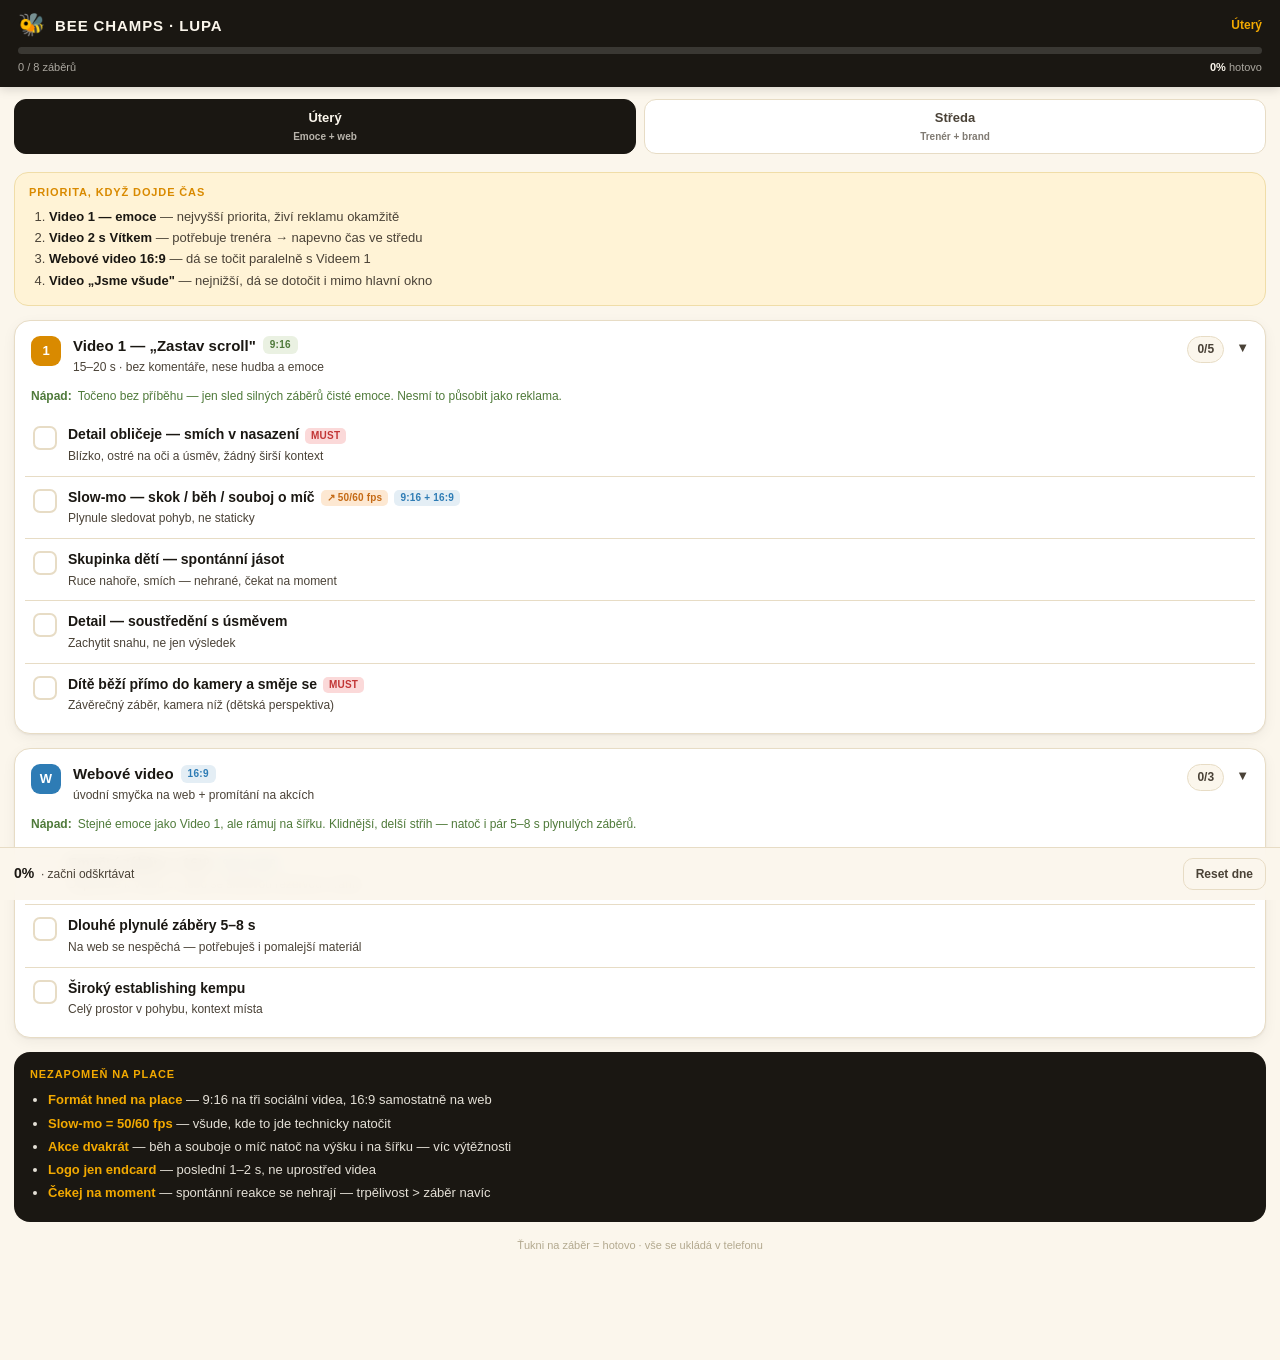
==== index.html @ 7d2f461a "Rename bee-champs-lupa.html to index.html" ====
<!DOCTYPE html>
<html lang="cs">
<head>
<meta charset="UTF-8">
<meta name="viewport" content="width=device-width, initial-scale=1.0, viewport-fit=cover">
<title>Bee Champs — Natáčecí lupa</title>
<style>
  :root{
    --honey:#F2A900;
    --honey-deep:#D98A00;
    --ink:#1A1712;
    --ink-soft:#4A4237;
    --paper:#FBF6EC;
    --card:#FFFFFF;
    --line:#E7DCC5;
    --grass:#4F7A3A;
    --grass-soft:#EAF1E2;
    --done:#3E8E41;
    --done-bg:#E7F3E4;
    --pri-bg:#FFF3D6;
    --shadow:0 1px 2px rgba(26,23,18,.06),0 4px 14px rgba(26,23,18,.05);
  }
  *{box-sizing:border-box;-webkit-tap-highlight-color:transparent}
  html,body{margin:0;padding:0}
  body{
    font-family:-apple-system,BlinkMacSystemFont,"Segoe UI",Roboto,sans-serif;
    background:var(--paper);
    color:var(--ink);
    line-height:1.4;
    padding-bottom:90px;
    -webkit-font-smoothing:antialiased;
  }

  /* ---- Header ---- */
  header{
    position:sticky;top:0;z-index:50;
    background:var(--ink);
    color:var(--paper);
    padding:calc(env(safe-area-inset-top) + 14px) 18px 12px;
    box-shadow:0 2px 10px rgba(0,0,0,.15);
  }
  .brandrow{display:flex;align-items:center;gap:10px}
  .bee{font-size:22px;line-height:1}
  .brandrow h1{
    margin:0;font-size:15px;font-weight:800;letter-spacing:.06em;text-transform:uppercase;
  }
  .brandrow .sub{margin-left:auto;font-size:12px;color:var(--honey);font-weight:700}
  .progwrap{margin-top:11px}
  .progbar{height:7px;background:rgba(255,255,255,.14);border-radius:99px;overflow:hidden}
  .progfill{height:100%;width:0;background:linear-gradient(90deg,var(--honey),var(--honey-deep));transition:width .35s ease}
  .progmeta{display:flex;justify-content:space-between;margin-top:6px;font-size:11px;color:rgba(251,246,236,.65)}
  .progmeta b{color:var(--paper)}

  /* ---- Day tabs ---- */
  .tabs{display:flex;gap:8px;padding:12px 14px 4px;position:sticky;top:0;z-index:40}
  .tabs{background:var(--paper)}
  .tab{
    flex:1;text-align:center;padding:9px 6px;border-radius:12px;
    background:var(--card);border:1.5px solid var(--line);
    font-size:13px;font-weight:700;color:var(--ink-soft);cursor:pointer;
    transition:all .15s;
  }
  .tab.active{background:var(--ink);color:var(--paper);border-color:var(--ink)}
  .tab small{display:block;font-size:10px;font-weight:600;opacity:.7;margin-top:2px}

  main{padding:6px 14px 0}

  /* ---- Priority strip ---- */
  .prio{
    background:var(--pri-bg);border:1px solid #F0DDA8;border-radius:14px;
    padding:12px 14px;margin:8px 0 14px;
  }
  .prio h3{margin:0 0 8px;font-size:11px;letter-spacing:.08em;text-transform:uppercase;color:var(--honey-deep)}
  .prio ol{margin:0;padding-left:20px}
  .prio li{font-size:13px;margin:3px 0;color:var(--ink-soft)}
  .prio li b{color:var(--ink)}

  /* ---- Block (video) ---- */
  .block{
    background:var(--card);border:1px solid var(--line);border-radius:16px;
    margin-bottom:14px;box-shadow:var(--shadow);overflow:hidden;
  }
  .bhead{
    padding:14px 16px;cursor:pointer;display:flex;align-items:flex-start;gap:12px;
  }
  .badge{
    flex-shrink:0;width:30px;height:30px;border-radius:9px;display:flex;align-items:center;justify-content:center;
    font-weight:800;font-size:13px;color:#fff;margin-top:1px;
  }
  .b1 .badge{background:var(--honey-deep)}
  .b2 .badge{background:var(--grass)}
  .b3 .badge{background:#7A5CB5}
  .b4 .badge{background:#2E7CB5}
  .btitle{flex:1;min-width:0}
  .btitle h2{margin:0;font-size:15px;font-weight:800;display:flex;align-items:center;gap:7px;flex-wrap:wrap}
  .fmt{font-size:10px;font-weight:800;padding:2px 7px;border-radius:6px;background:var(--grass-soft);color:var(--grass);letter-spacing:.03em}
  .fmt.wide{background:#E4EEF5;color:#2E7CB5}
  .bmeta{font-size:12px;color:var(--ink-soft);margin-top:3px}
  .bcount{flex-shrink:0;font-size:12px;font-weight:800;color:var(--ink-soft);background:var(--paper);padding:4px 9px;border-radius:99px;border:1px solid var(--line);margin-top:1px}
  .bcount.full{background:var(--done-bg);color:var(--done);border-color:#B9DDB5}
  .chev{flex-shrink:0;transition:transform .2s;color:var(--ink-soft);font-size:13px;margin-top:4px}
  .block.collapsed .chev{transform:rotate(-90deg)}
  .block.collapsed .body{display:none}
  .idea{
    padding:2px 16px 10px;margin-top:-4px;font-size:12px;color:var(--grass);
    display:flex;gap:6px;align-items:flex-start;
  }
  .idea .lbl{font-weight:800;flex-shrink:0}

  /* ---- Shots ---- */
  .body{padding:0 10px 8px}
  .shot{
    display:flex;gap:11px;padding:11px 8px;border-top:1px solid var(--line);cursor:pointer;
    align-items:flex-start;
  }
  .shot:first-child{border-top:none}
  .check{
    flex-shrink:0;width:24px;height:24px;border-radius:7px;border:2px solid var(--line);
    background:#fff;display:flex;align-items:center;justify-content:center;
    font-size:15px;color:#fff;transition:all .15s;margin-top:1px;
  }
  .shot.done .check{background:var(--done);border-color:var(--done)}
  .shot.done .stext h4,.shot.done .stext p{color:#9A9285;text-decoration:line-through;text-decoration-color:#CFC7B6}
  .stext{flex:1;min-width:0}
  .stext h4{margin:0;font-size:14px;font-weight:700}
  .stext p{margin:3px 0 0;font-size:12px;color:var(--ink-soft)}
  .tag{
    display:inline-block;font-size:10px;font-weight:700;padding:1px 6px;border-radius:5px;
    margin-left:6px;vertical-align:middle;letter-spacing:.02em;
  }
  .t-fps{background:#FDE8D2;color:#C56A15}
  .t-must{background:#FBD9D9;color:#C23636}
  .t-both{background:#E4EEF5;color:#2E7CB5}
  .t-talent{background:#EDE4F5;color:#7A5CB5}

  /* ---- Reminders card ---- */
  .rem{
    background:var(--ink);color:var(--paper);border-radius:16px;padding:15px 16px;margin-bottom:14px;
  }
  .rem h3{margin:0 0 9px;font-size:11px;letter-spacing:.08em;text-transform:uppercase;color:var(--honey)}
  .rem ul{margin:0;padding-left:18px}
  .rem li{font-size:13px;margin:5px 0;color:rgba(251,246,236,.9)}
  .rem li b{color:var(--honey)}

  /* ---- Footer bar ---- */
  .footbar{
    position:fixed;bottom:0;left:0;right:0;z-index:60;
    background:rgba(251,246,236,.92);backdrop-filter:blur(8px);
    border-top:1px solid var(--line);
    padding:10px 14px calc(env(safe-area-inset-bottom) + 10px);
    display:flex;gap:10px;align-items:center;
  }
  .foottext{font-size:12px;color:var(--ink-soft);flex:1}
  .foottext b{color:var(--ink);font-size:14px}
  .reset{
    background:none;border:1px solid var(--line);color:var(--ink-soft);
    padding:8px 12px;border-radius:10px;font-size:12px;font-weight:700;cursor:pointer;
  }
  .reset:active{background:var(--line)}

  .hint{text-align:center;font-size:11px;color:#B3A98F;padding:2px 0 16px}
</style>
</head>
<body>

<header>
  <div class="brandrow">
    <span class="bee">🐝</span>
    <h1>Bee Champs · Lupa</h1>
    <span class="sub" id="dayLabel">Den 1</span>
  </div>
  <div class="progwrap">
    <div class="progbar"><div class="progfill" id="progfill"></div></div>
    <div class="progmeta"><span id="progText">0 / 0 záběrů</span><span><b id="progPct">0%</b> hotovo</span></div>
  </div>
</header>

<div class="tabs">
  <div class="tab active" data-day="0" onclick="setDay(0)">Úterý<small>Emoce + web</small></div>
  <div class="tab" data-day="1" onclick="setDay(1)">Středa<small>Trenér + brand</small></div>
</div>

<main id="main"></main>

<div class="footbar">
  <div class="foottext"><b id="footBig">0%</b> &nbsp;· <span id="footSmall">začni odškrtávat</span></div>
  <button class="reset" onclick="resetDay()">Reset dne</button>
</div>

<script>
/* ---------- DATA ---------- */
const PRIORITY = [
  ['Video 1 — emoce','nejvyšší priorita, živí reklamu okamžitě'],
  ['Video 2 s Vítkem','potřebuje trenéra → napevno čas ve středu'],
  ['Webové video 16:9','dá se točit paralelně s Videem 1'],
  ['Video „Jsme všude"','nejnižší, dá se dotočit i mimo hlavní okno'],
];

const DATA = [
  /* ===================== DEN 1 — ÚTERÝ ===================== */
  {
    day:0,
    blocks:[
      {
        id:'v1', cls:'b1', badge:'1', title:'Video 1 — „Zastav scroll"',
        fmt:'9:16', fmtCls:'', meta:'15–20 s · bez komentáře, nese hudba a emoce',
        idea:'Točeno bez příběhu — jen sled silných záběrů čisté emoce. Nesmí to působit jako reklama.',
        shots:[
          {t:'Detail obličeje — smích v nasazení',d:'Blízko, ostré na oči a úsměv, žádný širší kontext',tags:['must']},
          {t:'Slow-mo — skok / běh / souboj o míč',d:'Plynule sledovat pohyb, ne staticky',tags:['fps','both']},
          {t:'Skupinka dětí — spontánní jásot',d:'Ruce nahoře, smích — nehrané, čekat na moment',tags:[]},
          {t:'Detail — soustředění s úsměvem',d:'Zachytit snahu, ne jen výsledek',tags:[]},
          {t:'Dítě běží přímo do kamery a směje se',d:'Závěrečný záběr, kamera níž (dětská perspektiva)',tags:['must']},
        ]
      },
      {
        id:'web', cls:'b4', badge:'W', title:'Webové video',
        fmt:'16:9', fmtCls:'wide', meta:'úvodní smyčka na web + promítání na akcích',
        idea:'Stejné emoce jako Video 1, ale rámuj na šířku. Klidnější, delší střih — natoč i pár 5–8 s plynulých záběrů.',
        shots:[
          {t:'Emoční záběry v 16:9',d:'Duplicitně k Videu 1, nebo se šířkovou rezervou v rámu',tags:['both']},
          {t:'Dlouhé plynulé záběry 5–8 s',d:'Na web se nespěchá — potřebuješ i pomalejší materiál',tags:[]},
          {t:'Široký establishing kempu',d:'Celý prostor v pohybu, kontext místa',tags:[]},
        ]
      },
    ]
  },
  /* ===================== DEN 2 — STŘEDA ===================== */
  {
    day:1,
    blocks:[
      {
        id:'v2', cls:'b2', badge:'2', title:'Video 2 — „Proč zrovna tohle"',
        fmt:'9:16', fmtCls:'', meta:'30–45 s · mluví trenér Vítek + titulky',
        idea:'KLÍČOVÉ: záběry aktivit 2–5 musí být VIDITELNĚ jiné sporty, ne varianty jedné hry. Domluv Vítka na pevný čas.',
        shots:[
          {t:'Hák — trenér mluví do kamery',d:'1 věta / otázka, přímo do objektivu',tags:['talent']},
          {t:'Aktivita A — běh / rychlost',d:'3–5 s, jasně čitelný pohyb',tags:[]},
          {t:'Aktivita B — míč / koordinace',d:'3–5 s · jiný sport než A',tags:[]},
          {t:'Aktivita C — překážky / rovnováha',d:'3–5 s · jiný sport než A/B',tags:[]},
          {t:'Aktivita D — spolupráce ve dvojici',d:'3–5 s · týmová práce',tags:[]},
          {t:'Trenér vysvětluje princip',d:'1–2 věty, klidný tón, ne kazatelský',tags:['talent']},
          {t:'Závěrečný záběr dětí + uzavření',d:'Text na obrazovce nebo mluvené',tags:[]},
        ]
      },
      {
        id:'v3', cls:'b3', badge:'3', title:'Video „Jsme všude"',
        fmt:'9:16', fmtCls:'', meta:'~20 s · klidný, sebevědomý tón, bez tlaku',
        idea:'Dojem rozmanitosti míst, i když je to jeden kemp. Nejnižší priorita — dá se dotočit i mimo hlavní okno.',
        shots:[
          {t:'Trenér mluví, kemp v pohybu za ním',d:'1 věta „jsme tam, kde jsou vaše děti"',tags:['talent']},
          {t:'Různé kouty kempu #1',d:'Jiná „lokace" v rámci místa',tags:[]},
          {t:'Různé kouty kempu #2',d:'Další prostor / úhel',tags:[]},
          {t:'Různé kouty kempu #3',d:'Ještě jiný kout pro pocit šíře',tags:[]},
          {t:'Klidný pozitivní detail (ne akční)',d:'Ladí s tónem „bez tlaku"',tags:[]},
        ]
      },
    ]
  }
];

const REMINDERS = [
  ['Formát hned na place','9:16 na tři sociální videa, 16:9 samostatně na web'],
  ['Slow-mo = 50/60 fps','všude, kde to jde technicky natočit'],
  ['Akce dvakrát','běh a souboje o míč natoč na výšku i na šířku — víc výtěžnosti'],
  ['Logo jen endcard','poslední 1–2 s, ne uprostřed videa'],
  ['Čekej na moment','spontánní reakce se nehrají — trpělivost > záběr navíc'],
];

/* ---------- STATE ---------- */
const KEY='beechamps_lupa_v1';
let done = {};
try{ done = JSON.parse(localStorage.getItem(KEY)||'{}'); }catch(e){ done={}; }
let curDay = 0;
try{ const d=localStorage.getItem(KEY+'_day'); if(d!==null) curDay=+d; }catch(e){}

function save(){ try{ localStorage.setItem(KEY,JSON.stringify(done)); localStorage.setItem(KEY+'_day',curDay);}catch(e){} }

const TAGMAP={
  fps:['t-fps','↗ 50/60 fps'],
  must:['t-must','MUST'],
  both:['t-both','9:16 + 16:9'],
  talent:['t-talent','trenér'],
};

/* ---------- RENDER ---------- */
function render(){
  const main=document.getElementById('main');
  const dd=DATA.find(x=>x.day===curDay);
  let html='';

  // priority strip only on day 1
  if(curDay===0){
    html+='<div class="prio"><h3>Priorita, když dojde čas</h3><ol>';
    PRIORITY.forEach(p=>html+=`<li><b>${p[0]}</b> — ${p[1]}</li>`);
    html+='</ol></div>';
  }

  dd.blocks.forEach(b=>{
    const total=b.shots.length;
    let ndone=0;
    b.shots.forEach((s,i)=>{ if(done[b.id+'_'+i]) ndone++; });
    const full=ndone===total;
    const collapsed=full;
    html+=`<div class="block ${b.cls} ${collapsed?'collapsed':''}" id="blk_${b.id}">
      <div class="bhead" onclick="toggleBlock('${b.id}')">
        <div class="badge">${b.badge}</div>
        <div class="btitle">
          <h2>${b.title} <span class="fmt ${b.fmtCls}">${b.fmt}</span></h2>
          <div class="bmeta">${b.meta}</div>
        </div>
        <div class="bcount ${full?'full':''}">${ndone}/${total}</div>
        <div class="chev">▼</div>
      </div>`;
    if(b.idea){ html+=`<div class="idea"><span class="lbl">Nápad:</span><span>${b.idea}</span></div>`; }
    html+='<div class="body">';
    b.shots.forEach((s,i)=>{
      const k=b.id+'_'+i, isDone=!!done[k];
      let tagHtml='';
      (s.tags||[]).forEach(t=>{ if(TAGMAP[t]) tagHtml+=`<span class="tag ${TAGMAP[t][0]}">${TAGMAP[t][1]}</span>`; });
      html+=`<div class="shot ${isDone?'done':''}" onclick="toggle('${k}')">
        <div class="check">✓</div>
        <div class="stext"><h4>${s.t}${tagHtml}</h4><p>${s.d}</p></div>
      </div>`;
    });
    html+='</div></div>';
  });

  // reminders
  html+='<div class="rem"><h3>Nezapomeň na place</h3><ul>';
  REMINDERS.forEach(r=>html+=`<li><b>${r[0]}</b> — ${r[1]}</li>`);
  html+='</ul></div>';

  html+='<div class="hint">Ťukni na záběr = hotovo · vše se ukládá v telefonu</div>';
  main.innerHTML=html;

  document.getElementById('dayLabel').textContent = curDay===0?'Úterý':'Středa';
  document.querySelectorAll('.tab').forEach(t=>t.classList.toggle('active',+t.dataset.day===curDay));
  updateProgress();
}

function updateProgress(){
  const dd=DATA.find(x=>x.day===curDay);
  let total=0,ndone=0;
  dd.blocks.forEach(b=>b.shots.forEach((s,i)=>{ total++; if(done[b.id+'_'+i]) ndone++; }));
  const pct=total?Math.round(ndone/total*100):0;
  document.getElementById('progfill').style.width=pct+'%';
  document.getElementById('progText').textContent=`${ndone} / ${total} záběrů`;
  document.getElementById('progPct').textContent=pct+'%';
  document.getElementById('footBig').textContent=pct+'%';
  document.getElementById('footSmall').textContent = pct===100?'den hotový 🎉':(ndone===0?'začni odškrtávat':`zbývá ${total-ndone}`);
}

/* ---------- ACTIONS ---------- */
function toggle(k){
  done[k]=!done[k]; save();
  // update just the shot + counts without full rerender to avoid scroll jump
  render();
}
function toggleBlock(id){
  document.getElementById('blk_'+id).classList.toggle('collapsed');
}
function setDay(d){ curDay=d; save(); render(); window.scrollTo({top:0,behavior:'smooth'}); }
function resetDay(){
  if(!confirm('Odškrtnout všechny záběry dnešního dne?')) return;
  const dd=DATA.find(x=>x.day===curDay);
  dd.blocks.forEach(b=>b.shots.forEach((s,i)=>{ delete done[b.id+'_'+i]; }));
  save(); render();
}

render();
</script>
</body>
</html>
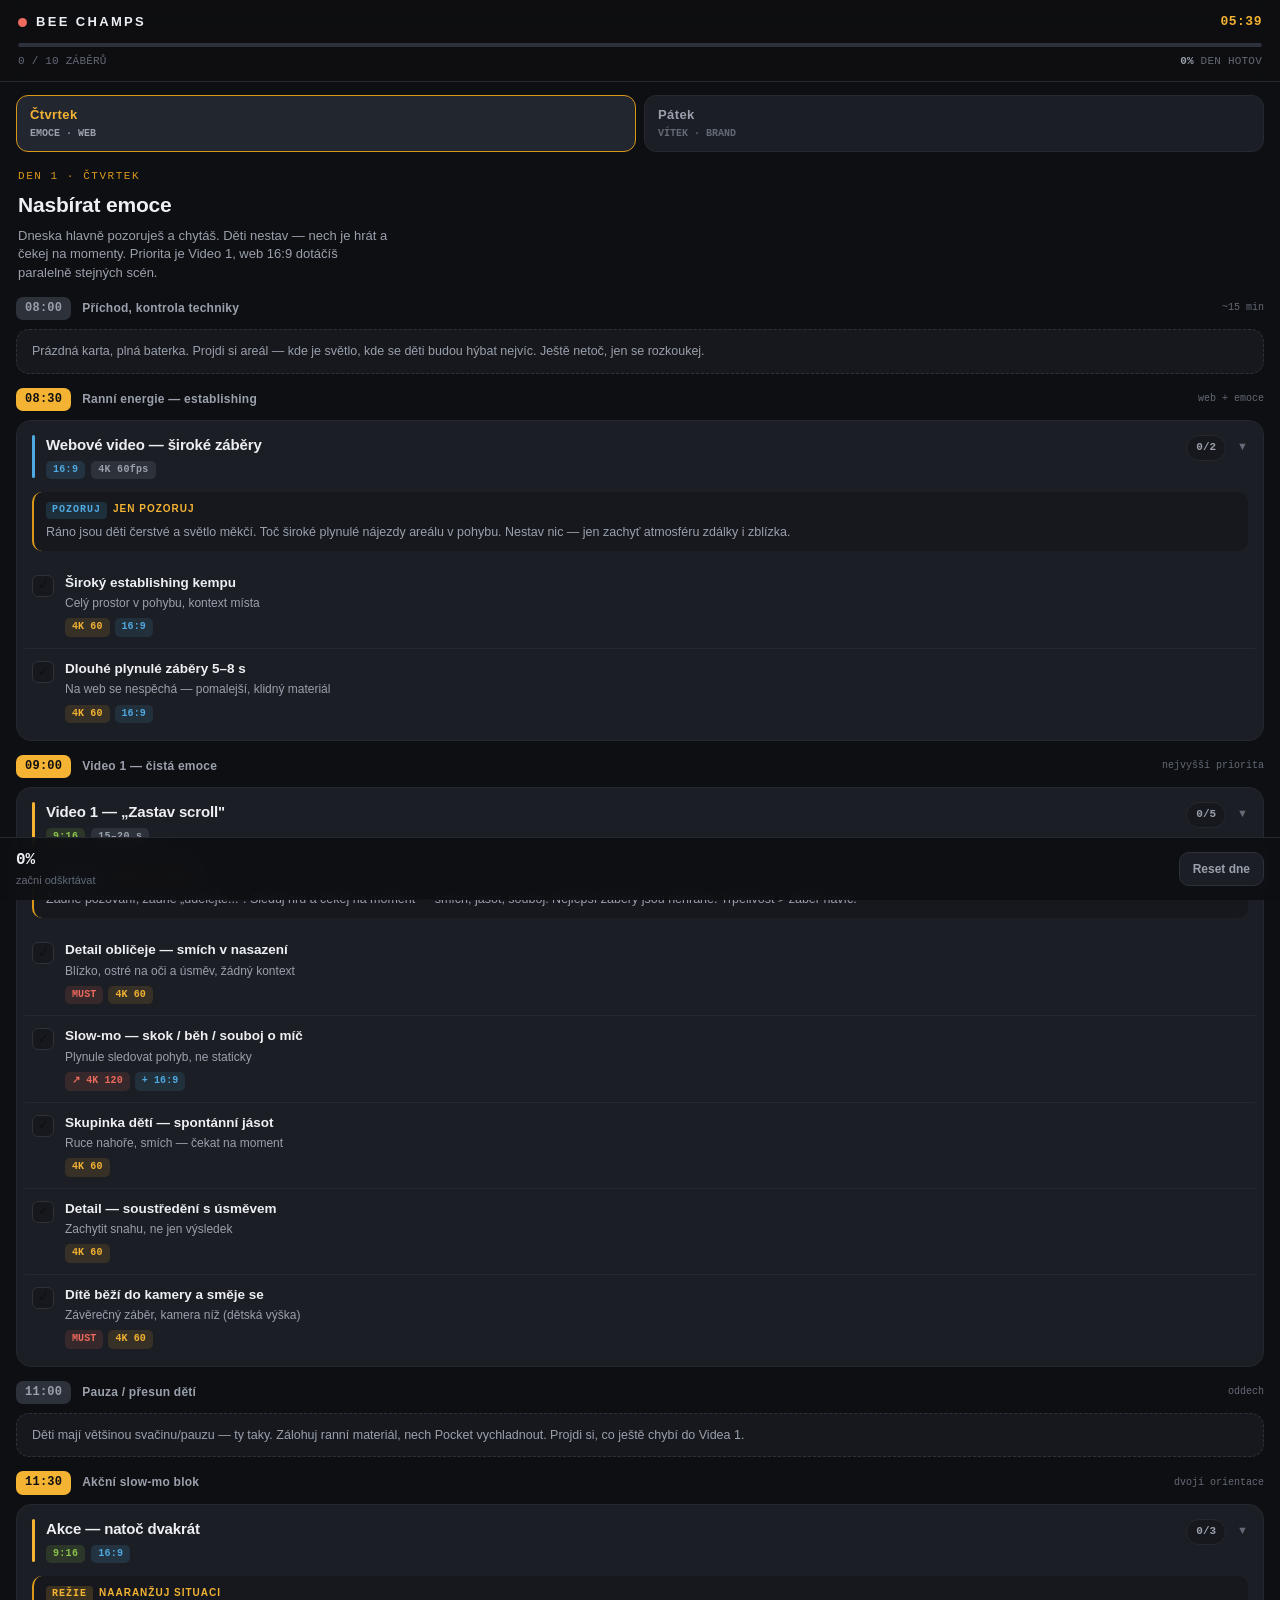
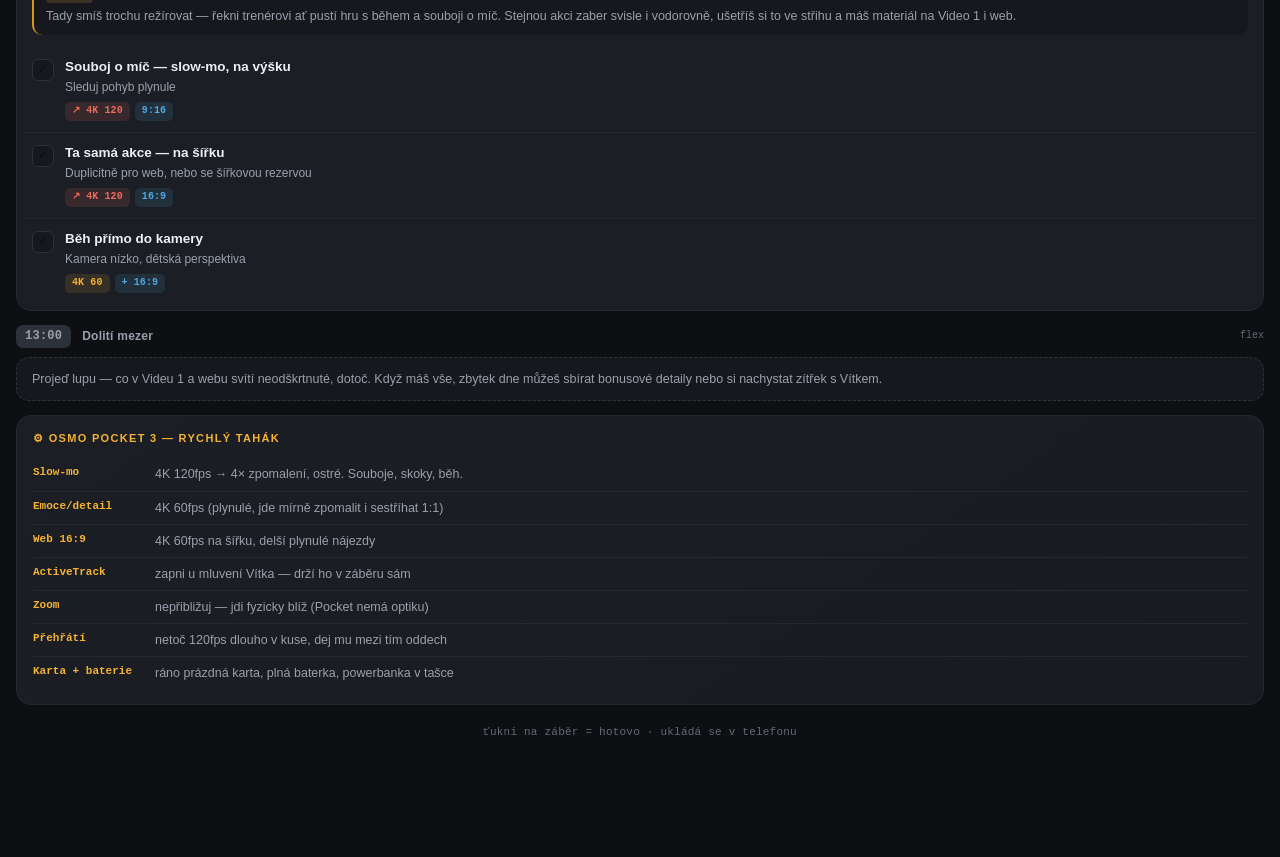
==== commit ff315b16: "Rename bee-champs-lupa_1.html to index.html" ====
--- a/index.html
+++ b/index.html
@@ -3,370 +3,402 @@
 <head>
 <meta charset="UTF-8">
 <meta name="viewport" content="width=device-width, initial-scale=1.0, viewport-fit=cover">
-<title>Bee Champs — Natáčecí lupa</title>
+<title>Bee Champs — Natáčecí den</title>
 <style>
   :root{
-    --honey:#F2A900;
-    --honey-deep:#D98A00;
-    --ink:#1A1712;
-    --ink-soft:#4A4237;
-    --paper:#FBF6EC;
-    --card:#FFFFFF;
-    --line:#E7DCC5;
-    --grass:#4F7A3A;
-    --grass-soft:#EAF1E2;
-    --done:#3E8E41;
-    --done-bg:#E7F3E4;
-    --pri-bg:#FFF3D6;
-    --shadow:0 1px 2px rgba(26,23,18,.06),0 4px 14px rgba(26,23,18,.05);
+    --bg:#0E0F12;
+    --bg-soft:#16181D;
+    --card:#1B1E24;
+    --card-hi:#22262E;
+    --line:#2C313A;
+    --line-soft:#242830;
+    --text:#EDEFF2;
+    --text-dim:#9AA0AC;
+    --text-faint:#636A76;
+    --amber:#F4B333;
+    --amber-deep:#D9971A;
+    --lime:#8BC34A;
+    --sky:#4FA8E0;
+    --violet:#9C7BD6;
+    --coral:#EC6A5E;
+    --done:#5BB85B;
+    --mono:'SF Mono',ui-monospace,'Roboto Mono',Menlo,monospace;
   }
   *{box-sizing:border-box;-webkit-tap-highlight-color:transparent}
   html,body{margin:0;padding:0}
   body{
     font-family:-apple-system,BlinkMacSystemFont,"Segoe UI",Roboto,sans-serif;
-    background:var(--paper);
-    color:var(--ink);
-    line-height:1.4;
-    padding-bottom:90px;
-    -webkit-font-smoothing:antialiased;
+    background:var(--bg);color:var(--text);line-height:1.45;
+    padding-bottom:96px;-webkit-font-smoothing:antialiased;
   }
 
   /* ---- Header ---- */
   header{
-    position:sticky;top:0;z-index:50;
-    background:var(--ink);
-    color:var(--paper);
-    padding:calc(env(safe-area-inset-top) + 14px) 18px 12px;
-    box-shadow:0 2px 10px rgba(0,0,0,.15);
-  }
-  .brandrow{display:flex;align-items:center;gap:10px}
-  .bee{font-size:22px;line-height:1}
-  .brandrow h1{
-    margin:0;font-size:15px;font-weight:800;letter-spacing:.06em;text-transform:uppercase;
-  }
-  .brandrow .sub{margin-left:auto;font-size:12px;color:var(--honey);font-weight:700}
+    position:sticky;top:0;z-index:50;background:rgba(14,15,18,.86);
+    backdrop-filter:blur(14px);border-bottom:1px solid var(--line-soft);
+    padding:calc(env(safe-area-inset-top) + 13px) 18px 11px;
+  }
+  .brandrow{display:flex;align-items:center;gap:9px}
+  .rec{width:9px;height:9px;border-radius:50%;background:var(--coral);box-shadow:0 0 0 0 rgba(236,106,94,.6);animation:pulse 2s infinite}
+  @keyframes pulse{0%{box-shadow:0 0 0 0 rgba(236,106,94,.5)}70%{box-shadow:0 0 0 7px rgba(236,106,94,0)}100%{box-shadow:0 0 0 0 rgba(236,106,94,0)}}
+  .brandrow h1{margin:0;font-size:13px;font-weight:700;letter-spacing:.18em;text-transform:uppercase;color:var(--text)}
+  .brandrow .clock{margin-left:auto;font-family:var(--mono);font-size:13px;color:var(--amber);font-weight:600;letter-spacing:.04em}
   .progwrap{margin-top:11px}
-  .progbar{height:7px;background:rgba(255,255,255,.14);border-radius:99px;overflow:hidden}
-  .progfill{height:100%;width:0;background:linear-gradient(90deg,var(--honey),var(--honey-deep));transition:width .35s ease}
-  .progmeta{display:flex;justify-content:space-between;margin-top:6px;font-size:11px;color:rgba(251,246,236,.65)}
-  .progmeta b{color:var(--paper)}
+  .progbar{height:4px;background:var(--line);border-radius:99px;overflow:hidden}
+  .progfill{height:100%;width:0;background:linear-gradient(90deg,var(--amber-deep),var(--amber));transition:width .4s ease;border-radius:99px}
+  .progmeta{display:flex;justify-content:space-between;margin-top:7px;font-size:11px;color:var(--text-faint);font-family:var(--mono);letter-spacing:.02em}
+  .progmeta b{color:var(--text-dim)}
 
   /* ---- Day tabs ---- */
-  .tabs{display:flex;gap:8px;padding:12px 14px 4px;position:sticky;top:0;z-index:40}
-  .tabs{background:var(--paper)}
+  .tabs{display:flex;gap:8px;padding:13px 16px 3px;position:sticky;background:var(--bg);z-index:40}
   .tab{
-    flex:1;text-align:center;padding:9px 6px;border-radius:12px;
-    background:var(--card);border:1.5px solid var(--line);
-    font-size:13px;font-weight:700;color:var(--ink-soft);cursor:pointer;
-    transition:all .15s;
-  }
-  .tab.active{background:var(--ink);color:var(--paper);border-color:var(--ink)}
-  .tab small{display:block;font-size:10px;font-weight:600;opacity:.7;margin-top:2px}
-
-  main{padding:6px 14px 0}
-
-  /* ---- Priority strip ---- */
-  .prio{
-    background:var(--pri-bg);border:1px solid #F0DDA8;border-radius:14px;
-    padding:12px 14px;margin:8px 0 14px;
-  }
-  .prio h3{margin:0 0 8px;font-size:11px;letter-spacing:.08em;text-transform:uppercase;color:var(--honey-deep)}
-  .prio ol{margin:0;padding-left:20px}
-  .prio li{font-size:13px;margin:3px 0;color:var(--ink-soft)}
-  .prio li b{color:var(--ink)}
-
-  /* ---- Block (video) ---- */
-  .block{
-    background:var(--card);border:1px solid var(--line);border-radius:16px;
-    margin-bottom:14px;box-shadow:var(--shadow);overflow:hidden;
-  }
-  .bhead{
-    padding:14px 16px;cursor:pointer;display:flex;align-items:flex-start;gap:12px;
-  }
-  .badge{
-    flex-shrink:0;width:30px;height:30px;border-radius:9px;display:flex;align-items:center;justify-content:center;
-    font-weight:800;font-size:13px;color:#fff;margin-top:1px;
-  }
-  .b1 .badge{background:var(--honey-deep)}
-  .b2 .badge{background:var(--grass)}
-  .b3 .badge{background:#7A5CB5}
-  .b4 .badge{background:#2E7CB5}
+    flex:1;text-align:left;padding:10px 13px;border-radius:12px;
+    background:var(--card);border:1px solid var(--line-soft);cursor:pointer;transition:all .15s;
+  }
+  .tab .dn{font-size:13px;font-weight:700;color:var(--text-dim);letter-spacing:.03em}
+  .tab .dd{font-size:10px;font-weight:600;color:var(--text-faint);margin-top:2px;font-family:var(--mono)}
+  .tab.active{background:var(--card-hi);border-color:var(--amber-deep)}
+  .tab.active .dn{color:var(--amber)}
+  .tab.active .dd{color:var(--text-dim)}
+
+  main{padding:8px 16px 0}
+
+  /* ---- Day intro ---- */
+  .dayhero{padding:6px 2px 14px}
+  .dayhero .kick{font-family:var(--mono);font-size:11px;letter-spacing:.14em;text-transform:uppercase;color:var(--amber-deep)}
+  .dayhero h2{margin:5px 0 0;font-size:21px;font-weight:800;letter-spacing:-.01em}
+  .dayhero p{margin:6px 0 0;font-size:13px;color:var(--text-dim);max-width:52ch}
+
+  /* ---- Timeline ---- */
+  .tl{position:relative;padding-left:0}
+  .slot{position:relative;margin-bottom:14px}
+  .slothead{display:flex;align-items:center;gap:11px;margin-bottom:9px}
+  .time{
+    font-family:var(--mono);font-size:12px;font-weight:700;color:var(--bg);
+    background:var(--amber);padding:3px 9px;border-radius:7px;letter-spacing:.02em;flex-shrink:0;
+  }
+  .slot.rest .time{background:var(--line);color:var(--text-dim)}
+  .slothead .lbl{font-size:12px;font-weight:600;color:var(--text-dim);letter-spacing:.02em}
+  .slothead .lite{margin-left:auto;font-family:var(--mono);font-size:10px;color:var(--text-faint)}
+
+  /* ---- Block ---- */
+  .block{background:var(--card);border:1px solid var(--line-soft);border-radius:15px;overflow:hidden;margin-bottom:2px}
+  .bhead{padding:13px 15px;display:flex;align-items:flex-start;gap:11px;cursor:pointer}
+  .rail{flex-shrink:0;width:3px;align-self:stretch;border-radius:99px;margin:1px 0}
+  .b1 .rail{background:var(--amber)} .b2 .rail{background:var(--lime)}
+  .b3 .rail{background:var(--violet)} .b4 .rail{background:var(--sky)}
   .btitle{flex:1;min-width:0}
-  .btitle h2{margin:0;font-size:15px;font-weight:800;display:flex;align-items:center;gap:7px;flex-wrap:wrap}
-  .fmt{font-size:10px;font-weight:800;padding:2px 7px;border-radius:6px;background:var(--grass-soft);color:var(--grass);letter-spacing:.03em}
-  .fmt.wide{background:#E4EEF5;color:#2E7CB5}
-  .bmeta{font-size:12px;color:var(--ink-soft);margin-top:3px}
-  .bcount{flex-shrink:0;font-size:12px;font-weight:800;color:var(--ink-soft);background:var(--paper);padding:4px 9px;border-radius:99px;border:1px solid var(--line);margin-top:1px}
-  .bcount.full{background:var(--done-bg);color:var(--done);border-color:#B9DDB5}
-  .chev{flex-shrink:0;transition:transform .2s;color:var(--ink-soft);font-size:13px;margin-top:4px}
+  .btitle h3{margin:0;font-size:15px;font-weight:800;letter-spacing:-.01em}
+  .fmtrow{display:flex;gap:6px;align-items:center;margin-top:5px;flex-wrap:wrap}
+  .fmt{font-family:var(--mono);font-size:10px;font-weight:700;padding:2px 7px;border-radius:5px;letter-spacing:.03em}
+  .fmt.v{background:rgba(139,195,74,.15);color:var(--lime)}
+  .fmt.h{background:rgba(79,168,224,.15);color:var(--sky)}
+  .fmt.len{background:var(--line);color:var(--text-dim)}
+  .bcount{flex-shrink:0;font-family:var(--mono);font-size:11px;font-weight:700;color:var(--text-dim);background:var(--bg-soft);padding:4px 9px;border-radius:99px;border:1px solid var(--line-soft);margin-top:1px}
+  .bcount.full{background:rgba(91,184,91,.14);color:var(--done);border-color:rgba(91,184,91,.3)}
+  .chev{flex-shrink:0;color:var(--text-faint);font-size:11px;margin-top:5px;transition:transform .2s}
   .block.collapsed .chev{transform:rotate(-90deg)}
   .block.collapsed .body{display:none}
-  .idea{
-    padding:2px 16px 10px;margin-top:-4px;font-size:12px;color:var(--grass);
-    display:flex;gap:6px;align-items:flex-start;
-  }
-  .idea .lbl{font-weight:800;flex-shrink:0}
+
+  /* direction note */
+  .direct{margin:0 15px 12px;padding:10px 12px;background:var(--bg-soft);border-radius:10px;border-left:2px solid var(--amber-deep)}
+  .direct .dh{font-size:10px;font-weight:800;letter-spacing:.1em;text-transform:uppercase;color:var(--amber);margin-bottom:4px}
+  .direct p{margin:0;font-size:12.5px;color:var(--text-dim)}
+  .direct .mode{display:inline-block;font-family:var(--mono);font-size:10px;font-weight:700;padding:1px 6px;border-radius:4px;margin-right:6px}
+  .mode.setup{background:rgba(244,179,51,.16);color:var(--amber)}
+  .mode.observe{background:rgba(79,168,224,.16);color:var(--sky)}
 
   /* ---- Shots ---- */
-  .body{padding:0 10px 8px}
-  .shot{
-    display:flex;gap:11px;padding:11px 8px;border-top:1px solid var(--line);cursor:pointer;
-    align-items:flex-start;
-  }
+  .body{padding:0 8px 6px}
+  .shot{display:flex;gap:11px;padding:11px 7px;border-top:1px solid var(--line-soft);cursor:pointer;align-items:flex-start}
   .shot:first-child{border-top:none}
-  .check{
-    flex-shrink:0;width:24px;height:24px;border-radius:7px;border:2px solid var(--line);
-    background:#fff;display:flex;align-items:center;justify-content:center;
-    font-size:15px;color:#fff;transition:all .15s;margin-top:1px;
-  }
+  .check{flex-shrink:0;width:22px;height:22px;border-radius:6px;border:1.5px solid var(--line);background:var(--bg-soft);display:flex;align-items:center;justify-content:center;font-size:13px;color:var(--bg);transition:all .15s;margin-top:1px}
   .shot.done .check{background:var(--done);border-color:var(--done)}
-  .shot.done .stext h4,.shot.done .stext p{color:#9A9285;text-decoration:line-through;text-decoration-color:#CFC7B6}
+  .shot.done .stext h4,.shot.done .stext p{color:var(--text-faint);text-decoration:line-through;text-decoration-color:var(--line)}
   .stext{flex:1;min-width:0}
-  .stext h4{margin:0;font-size:14px;font-weight:700}
-  .stext p{margin:3px 0 0;font-size:12px;color:var(--ink-soft)}
-  .tag{
-    display:inline-block;font-size:10px;font-weight:700;padding:1px 6px;border-radius:5px;
-    margin-left:6px;vertical-align:middle;letter-spacing:.02em;
-  }
-  .t-fps{background:#FDE8D2;color:#C56A15}
-  .t-must{background:#FBD9D9;color:#C23636}
-  .t-both{background:#E4EEF5;color:#2E7CB5}
-  .t-talent{background:#EDE4F5;color:#7A5CB5}
-
-  /* ---- Reminders card ---- */
-  .rem{
-    background:var(--ink);color:var(--paper);border-radius:16px;padding:15px 16px;margin-bottom:14px;
-  }
-  .rem h3{margin:0 0 9px;font-size:11px;letter-spacing:.08em;text-transform:uppercase;color:var(--honey)}
-  .rem ul{margin:0;padding-left:18px}
-  .rem li{font-size:13px;margin:5px 0;color:rgba(251,246,236,.9)}
-  .rem li b{color:var(--honey)}
-
-  /* ---- Footer bar ---- */
-  .footbar{
-    position:fixed;bottom:0;left:0;right:0;z-index:60;
-    background:rgba(251,246,236,.92);backdrop-filter:blur(8px);
-    border-top:1px solid var(--line);
-    padding:10px 14px calc(env(safe-area-inset-bottom) + 10px);
-    display:flex;gap:10px;align-items:center;
-  }
-  .foottext{font-size:12px;color:var(--ink-soft);flex:1}
-  .foottext b{color:var(--ink);font-size:14px}
-  .reset{
-    background:none;border:1px solid var(--line);color:var(--ink-soft);
-    padding:8px 12px;border-radius:10px;font-size:12px;font-weight:700;cursor:pointer;
-  }
-  .reset:active{background:var(--line)}
-
-  .hint{text-align:center;font-size:11px;color:#B3A98F;padding:2px 0 16px}
+  .stext h4{margin:0;font-size:13.5px;font-weight:600;line-height:1.35}
+  .stext p{margin:3px 0 0;font-size:12px;color:var(--text-dim)}
+  .specs{display:flex;gap:5px;flex-wrap:wrap;margin-top:6px}
+  .spec{font-family:var(--mono);font-size:10px;font-weight:600;padding:2px 7px;border-radius:5px;letter-spacing:.01em}
+  .s-fps{background:rgba(236,106,94,.13);color:var(--coral)}
+  .s-res{background:rgba(244,179,51,.12);color:var(--amber)}
+  .s-both{background:rgba(79,168,224,.13);color:var(--sky)}
+  .s-track{background:rgba(156,123,214,.15);color:var(--violet)}
+  .s-must{background:rgba(236,106,94,.13);color:var(--coral);font-weight:800}
+  .s-talent{background:rgba(139,195,74,.14);color:var(--lime)}
+
+  /* rest slot */
+  .restcard{background:var(--bg-soft);border:1px dashed var(--line);border-radius:13px;padding:12px 15px;font-size:12.5px;color:var(--text-dim)}
+  .restcard b{color:var(--text-dim)}
+
+  /* ---- gear card ---- */
+  .gear{background:linear-gradient(145deg,#1B1E24,#191B20);border:1px solid var(--line-soft);border-radius:15px;padding:15px 16px;margin:4px 0 16px}
+  .gear h3{margin:0 0 11px;font-size:11px;letter-spacing:.12em;text-transform:uppercase;color:var(--amber);display:flex;align-items:center;gap:7px}
+  .gear .row{display:flex;gap:10px;padding:7px 0;border-top:1px solid var(--line-soft);font-size:12.5px}
+  .gear .row:first-of-type{border-top:none}
+  .gear .k{font-family:var(--mono);font-size:11px;color:var(--amber);flex-shrink:0;width:112px;font-weight:600}
+  .gear .val{color:var(--text-dim)}
+
+  .hint{text-align:center;font-size:11px;color:var(--text-faint);font-family:var(--mono);padding:4px 0 20px;letter-spacing:.02em}
+
+  /* ---- foot ---- */
+  .footbar{position:fixed;bottom:0;left:0;right:0;z-index:60;background:rgba(14,15,18,.9);backdrop-filter:blur(12px);border-top:1px solid var(--line-soft);padding:11px 16px calc(env(safe-area-inset-bottom) + 11px);display:flex;gap:12px;align-items:center}
+  .footprog{flex:1}
+  .footprog .big{font-family:var(--mono);font-size:16px;font-weight:700;color:var(--text)}
+  .footprog .small{font-size:11px;color:var(--text-faint);margin-top:1px}
+  .reset{background:var(--card);border:1px solid var(--line);color:var(--text-dim);padding:9px 13px;border-radius:10px;font-size:12px;font-weight:600;cursor:pointer}
+  .reset:active{background:var(--card-hi)}
 </style>
 </head>
 <body>
 
 <header>
   <div class="brandrow">
-    <span class="bee">🐝</span>
-    <h1>Bee Champs · Lupa</h1>
-    <span class="sub" id="dayLabel">Den 1</span>
+    <span class="rec"></span>
+    <h1>Bee Champs</h1>
+    <span class="clock" id="clock">08:00</span>
   </div>
   <div class="progwrap">
     <div class="progbar"><div class="progfill" id="progfill"></div></div>
-    <div class="progmeta"><span id="progText">0 / 0 záběrů</span><span><b id="progPct">0%</b> hotovo</span></div>
+    <div class="progmeta"><span id="progText">0 / 0</span><span><b id="progPct">0%</b> DEN HOTOV</span></div>
   </div>
 </header>
 
 <div class="tabs">
-  <div class="tab active" data-day="0" onclick="setDay(0)">Úterý<small>Emoce + web</small></div>
-  <div class="tab" data-day="1" onclick="setDay(1)">Středa<small>Trenér + brand</small></div>
+  <div class="tab active" data-day="0" onclick="setDay(0)">
+    <div class="dn">Čtvrtek</div><div class="dd">EMOCE · WEB</div>
+  </div>
+  <div class="tab" data-day="1" onclick="setDay(1)">
+    <div class="dn">Pátek</div><div class="dd">VÍTEK · BRAND</div>
+  </div>
 </div>
 
 <main id="main"></main>
 
 <div class="footbar">
-  <div class="foottext"><b id="footBig">0%</b> &nbsp;· <span id="footSmall">začni odškrtávat</span></div>
+  <div class="footprog"><div class="big" id="footBig">0%</div><div class="small" id="footSmall">začni odškrtávat</div></div>
   <button class="reset" onclick="resetDay()">Reset dne</button>
 </div>
 
 <script>
-/* ---------- DATA ---------- */
-const PRIORITY = [
-  ['Video 1 — emoce','nejvyšší priorita, živí reklamu okamžitě'],
-  ['Video 2 s Vítkem','potřebuje trenéra → napevno čas ve středu'],
-  ['Webové video 16:9','dá se točit paralelně s Videem 1'],
-  ['Video „Jsme všude"','nejnižší, dá se dotočit i mimo hlavní okno'],
+/* ============ DATA ============ */
+const GEAR = [
+  ['Slow-mo','4K 120fps → 4× zpomalení, ostré. Souboje, skoky, běh.'],
+  ['Emoce/detail','4K 60fps (plynulé, jde mírně zpomalit i sestříhat 1:1)'],
+  ['Web 16:9','4K 60fps na šířku, delší plynulé nájezdy'],
+  ['ActiveTrack','zapni u mluvení Vítka — drží ho v záběru sám'],
+  ['Zoom','nepřibližuj — jdi fyzicky blíž (Pocket nemá optiku)'],
+  ['Přehřátí','netoč 120fps dlouho v kuse, dej mu mezi tím oddech'],
+  ['Karta + baterie','ráno prázdná karta, plná baterka, powerbanka v tašce'],
 ];
 
-const DATA = [
-  /* ===================== DEN 1 — ÚTERÝ ===================== */
+const DAYS = [
+  /* ============ ČTVRTEK ============ */
   {
-    day:0,
-    blocks:[
-      {
-        id:'v1', cls:'b1', badge:'1', title:'Video 1 — „Zastav scroll"',
-        fmt:'9:16', fmtCls:'', meta:'15–20 s · bez komentáře, nese hudba a emoce',
-        idea:'Točeno bez příběhu — jen sled silných záběrů čisté emoce. Nesmí to působit jako reklama.',
-        shots:[
-          {t:'Detail obličeje — smích v nasazení',d:'Blízko, ostré na oči a úsměv, žádný širší kontext',tags:['must']},
-          {t:'Slow-mo — skok / běh / souboj o míč',d:'Plynule sledovat pohyb, ne staticky',tags:['fps','both']},
-          {t:'Skupinka dětí — spontánní jásot',d:'Ruce nahoře, smích — nehrané, čekat na moment',tags:[]},
-          {t:'Detail — soustředění s úsměvem',d:'Zachytit snahu, ne jen výsledek',tags:[]},
-          {t:'Dítě běží přímo do kamery a směje se',d:'Závěrečný záběr, kamera níž (dětská perspektiva)',tags:['must']},
-        ]
-      },
-      {
-        id:'web', cls:'b4', badge:'W', title:'Webové video',
-        fmt:'16:9', fmtCls:'wide', meta:'úvodní smyčka na web + promítání na akcích',
-        idea:'Stejné emoce jako Video 1, ale rámuj na šířku. Klidnější, delší střih — natoč i pár 5–8 s plynulých záběrů.',
-        shots:[
-          {t:'Emoční záběry v 16:9',d:'Duplicitně k Videu 1, nebo se šířkovou rezervou v rámu',tags:['both']},
-          {t:'Dlouhé plynulé záběry 5–8 s',d:'Na web se nespěchá — potřebuješ i pomalejší materiál',tags:[]},
-          {t:'Široký establishing kempu',d:'Celý prostor v pohybu, kontext místa',tags:[]},
-        ]
+    kick:'Den 1 · Čtvrtek',
+    title:'Nasbírat emoce',
+    intro:'Dneska hlavně pozoruješ a chytáš. Děti nestav — nech je hrát a čekej na momenty. Priorita je Video 1, web 16:9 dotáčíš paralelně stejných scén.',
+    slots:[
+      {
+        time:'08:00', lbl:'Příchod, kontrola techniky', lite:'~15 min',
+        rest:'Prázdná karta, plná baterka. Projdi si areál — kde je světlo, kde se děti budou hýbat nejvíc. Ještě netoč, jen se rozkoukej.'
+      },
+      {
+        time:'08:30', lbl:'Ranní energie — establishing', lite:'web + emoce',
+        block:{
+          id:'web', cls:'b4', title:'Webové video — široké záběry', fmts:[['h','16:9'],['len','4K 60fps']],
+          direct:{mode:'observe',label:'Jen pozoruj',txt:'Ráno jsou děti čerstvé a světlo měkčí. Toč široké plynulé nájezdy areálu v pohybu. Nestav nic — jen zachyť atmosféru zdálky i zblízka.'},
+          shots:[
+            {t:'Široký establishing kempu',d:'Celý prostor v pohybu, kontext místa',specs:[['res','4K 60'],['h','16:9']]},
+            {t:'Dlouhé plynulé záběry 5–8 s',d:'Na web se nespěchá — pomalejší, klidný materiál',specs:[['res','4K 60'],['h','16:9']]},
+          ]
+        }
+      },
+      {
+        time:'09:00', lbl:'Video 1 — čistá emoce', lite:'nejvyšší priorita',
+        block:{
+          id:'v1', cls:'b1', title:'Video 1 — „Zastav scroll"', fmts:[['v','9:16'],['len','15–20 s']],
+          direct:{mode:'observe',label:'Nech je hrát',txt:'Žádné pózování, žádné „udělejte...". Sleduj hru a čekej na moment — smích, jásot, souboj. Nejlepší záběry jsou nehrané. Trpělivost > záběr navíc.'},
+          shots:[
+            {t:'Detail obličeje — smích v nasazení',d:'Blízko, ostré na oči a úsměv, žádný kontext',specs:[['must','MUST'],['res','4K 60']]},
+            {t:'Slow-mo — skok / běh / souboj o míč',d:'Plynule sledovat pohyb, ne staticky',specs:[['fps','↗ 4K 120'],['both','+ 16:9']]},
+            {t:'Skupinka dětí — spontánní jásot',d:'Ruce nahoře, smích — čekat na moment',specs:[['res','4K 60']]},
+            {t:'Detail — soustředění s úsměvem',d:'Zachytit snahu, ne jen výsledek',specs:[['res','4K 60']]},
+            {t:'Dítě běží do kamery a směje se',d:'Závěrečný záběr, kamera níž (dětská výška)',specs:[['must','MUST'],['res','4K 60']]},
+          ]
+        }
+      },
+      {
+        time:'11:00', lbl:'Pauza / přesun dětí', lite:'oddech',
+        rest:'Děti mají většinou svačinu/pauzu — ty taky. Zálohuj ranní materiál, nech Pocket vychladnout. Projdi si, co ještě chybí do Videa 1.'
+      },
+      {
+        time:'11:30', lbl:'Akční slow-mo blok', lite:'dvojí orientace',
+        block:{
+          id:'action', cls:'b1', title:'Akce — natoč dvakrát', fmts:[['v','9:16'],['h','16:9']],
+          direct:{mode:'setup',label:'Naaranžuj situaci',txt:'Tady smíš trochu režírovat — řekni trenérovi ať pustí hru s během a souboji o míč. Stejnou akci zaber svisle i vodorovně, ušetříš si to ve střihu a máš materiál na Video 1 i web.'},
+          shots:[
+            {t:'Souboj o míč — slow-mo, na výšku',d:'Sleduj pohyb plynule',specs:[['fps','↗ 4K 120'],['v','9:16']]},
+            {t:'Ta samá akce — na šířku',d:'Duplicitně pro web, nebo se šířkovou rezervou',specs:[['fps','↗ 4K 120'],['h','16:9']]},
+            {t:'Běh přímo do kamery',d:'Kamera nízko, dětská perspektiva',specs:[['res','4K 60'],['both','+ 16:9']]},
+          ]
+        }
+      },
+      {
+        time:'13:00', lbl:'Dolití mezer', lite:'flex',
+        rest:'Projeď lupu — co v Videu 1 a webu svítí neodškrtnuté, dotoč. Když máš vše, zbytek dne můžeš sbírat bonusové detaily nebo si nachystat zítřek s Vítkem.'
       },
     ]
   },
-  /* ===================== DEN 2 — STŘEDA ===================== */
+  /* ============ PÁTEK ============ */
   {
-    day:1,
-    blocks:[
-      {
-        id:'v2', cls:'b2', badge:'2', title:'Video 2 — „Proč zrovna tohle"',
-        fmt:'9:16', fmtCls:'', meta:'30–45 s · mluví trenér Vítek + titulky',
-        idea:'KLÍČOVÉ: záběry aktivit 2–5 musí být VIDITELNĚ jiné sporty, ne varianty jedné hry. Domluv Vítka na pevný čas.',
-        shots:[
-          {t:'Hák — trenér mluví do kamery',d:'1 věta / otázka, přímo do objektivu',tags:['talent']},
-          {t:'Aktivita A — běh / rychlost',d:'3–5 s, jasně čitelný pohyb',tags:[]},
-          {t:'Aktivita B — míč / koordinace',d:'3–5 s · jiný sport než A',tags:[]},
-          {t:'Aktivita C — překážky / rovnováha',d:'3–5 s · jiný sport než A/B',tags:[]},
-          {t:'Aktivita D — spolupráce ve dvojici',d:'3–5 s · týmová práce',tags:[]},
-          {t:'Trenér vysvětluje princip',d:'1–2 věty, klidný tón, ne kazatelský',tags:['talent']},
-          {t:'Závěrečný záběr dětí + uzavření',d:'Text na obrazovce nebo mluvené',tags:[]},
-        ]
-      },
-      {
-        id:'v3', cls:'b3', badge:'3', title:'Video „Jsme všude"',
-        fmt:'9:16', fmtCls:'', meta:'~20 s · klidný, sebevědomý tón, bez tlaku',
-        idea:'Dojem rozmanitosti míst, i když je to jeden kemp. Nejnižší priorita — dá se dotočit i mimo hlavní okno.',
-        shots:[
-          {t:'Trenér mluví, kemp v pohybu za ním',d:'1 věta „jsme tam, kde jsou vaše děti"',tags:['talent']},
-          {t:'Různé kouty kempu #1',d:'Jiná „lokace" v rámci místa',tags:[]},
-          {t:'Různé kouty kempu #2',d:'Další prostor / úhel',tags:[]},
-          {t:'Různé kouty kempu #3',d:'Ještě jiný kout pro pocit šíře',tags:[]},
-          {t:'Klidný pozitivní detail (ne akční)',d:'Ladí s tónem „bez tlaku"',tags:[]},
-        ]
+    kick:'Den 2 · Pátek',
+    title:'Vítek a systém',
+    intro:'Dneska potřebuješ trenéra. Jeho mluvící party natoč jako první, dokud je klidný. Pak dobírej aktivity. „Jsme všude" má nejnižší prioritu — dotoč, když zbyde čas.',
+    slots:[
+      {
+        time:'08:00', lbl:'Domluva s Vítkem', lite:'kritické',
+        rest:'Hned ráno si s Vítkem potvrď, KDY přesně natočíte jeho mluvící části. Bez něj Video 2 a „Jsme všude" nenatočíš. Ideálně dopoledne, dokud není unavený a děti ho nerozptylují.'
+      },
+      {
+        time:'08:45', lbl:'Video 2 — Vítek mluví', lite:'napevno s trenérem',
+        block:{
+          id:'v2t', cls:'b2', title:'Video 2 — mluvící party', fmts:[['v','9:16'],['len','trenér']],
+          direct:{mode:'setup',label:'Postav Vítka',txt:'Tady režíruješ. Postav Vítka na klidné místo s kempem v pohybu za zády. Zapni ActiveTrack ať ho kamera drží. Nech ho říct hák (1 věta) i vysvětlení principu (1–2 věty) — radši víc pokusů.'},
+          shots:[
+            {t:'Hák — Vítek mluví do kamery',d:'1 věta / otázka, přímo do objektivu',specs:[['talent','VÍTEK'],['track','ActiveTrack']]},
+            {t:'Vítek vysvětluje princip',d:'1–2 věty, klidný tón, ne kazatelský',specs:[['talent','VÍTEK'],['track','ActiveTrack']]},
+          ]
+        }
+      },
+      {
+        time:'09:30', lbl:'Video 2 — rozmanitost aktivit', lite:'klíčové',
+        block:{
+          id:'v2a', cls:'b2', title:'Video 2 — 4 různé sporty', fmts:[['v','9:16'],['len','3–5 s/kus']],
+          direct:{mode:'setup',label:'Hlídej rozmanitost',txt:'Nejdůležitější věc dne: záběry musí být VIDITELNĚ jiné sporty, ne varianty jedné hry. Zapisuj si, cos zabral, ať omylem nemáš dvakrát to samé. Jinak video ztrácí smysl.'},
+          shots:[
+            {t:'Aktivita A — běh / rychlost',d:'3–5 s, jasně čitelný pohyb',specs:[['res','4K 60']]},
+            {t:'Aktivita B — míč / koordinace',d:'jiný sport než A',specs:[['res','4K 60']]},
+            {t:'Aktivita C — překážky / rovnováha',d:'jiný sport než A/B',specs:[['res','4K 60']]},
+            {t:'Aktivita D — spolupráce ve dvojici',d:'týmová práce',specs:[['res','4K 60']]},
+            {t:'Závěrečný záběr dětí + uzavření',d:'text na obrazovce nebo mluvené',specs:[['res','4K 60']]},
+          ]
+        }
+      },
+      {
+        time:'11:00', lbl:'Pauza', lite:'oddech',
+        rest:'Zálohuj Video 2, nech Pocket vychladnout. Zkontroluj, že máš všechny 4 aktivity opravdu různé.'
+      },
+      {
+        time:'11:30', lbl:'Video „Jsme všude"', lite:'nejnižší priorita',
+        block:{
+          id:'v3', cls:'b3', title:'Video „Jsme všude"', fmts:[['v','9:16'],['len','~20 s']],
+          direct:{mode:'observe',label:'Klid, žádný tlak',txt:'Dojem rozmanitosti míst, i když je to jeden kemp. Toč různé kouty areálu, ať to vypadá jako víc lokací. Klidný pozitivní tón — žádná akce. Když nezbyde čas dneska, dá se dotočit i jindy.'},
+          shots:[
+            {t:'Vítek mluví, kemp v pohybu za ním',d:'1 věta „jsme tam, kde jsou vaše děti"',specs:[['talent','VÍTEK'],['track','ActiveTrack']]},
+            {t:'Různé kouty kempu #1',d:'jiná „lokace" v rámci místa',specs:[['res','4K 60']]},
+            {t:'Různé kouty kempu #2',d:'další prostor / úhel',specs:[['res','4K 60']]},
+            {t:'Různé kouty kempu #3',d:'ještě jiný kout pro pocit šíře',specs:[['res','4K 60']]},
+            {t:'Klidný pozitivní detail (ne akční)',d:'ladí s tónem „bez tlaku"',specs:[['res','4K 60']]},
+          ]
+        }
+      },
+      {
+        time:'13:00', lbl:'Fotky + dolití', lite:'závěr',
+        rest:'Poslední kolo: fotky pro web a Instagram, dolití čehokoliv neodškrtnutého z obou dnů. Než odjedeš, projeď lupu shora dolů — ať se nevracíš.'
       },
     ]
   }
 ];
 
-const REMINDERS = [
-  ['Formát hned na place','9:16 na tři sociální videa, 16:9 samostatně na web'],
-  ['Slow-mo = 50/60 fps','všude, kde to jde technicky natočit'],
-  ['Akce dvakrát','běh a souboje o míč natoč na výšku i na šířku — víc výtěžnosti'],
-  ['Logo jen endcard','poslední 1–2 s, ne uprostřed videa'],
-  ['Čekej na moment','spontánní reakce se nehrají — trpělivost > záběr navíc'],
-];
-
-/* ---------- STATE ---------- */
-const KEY='beechamps_lupa_v1';
-let done = {};
-try{ done = JSON.parse(localStorage.getItem(KEY)||'{}'); }catch(e){ done={}; }
-let curDay = 0;
-try{ const d=localStorage.getItem(KEY+'_day'); if(d!==null) curDay=+d; }catch(e){}
-
-function save(){ try{ localStorage.setItem(KEY,JSON.stringify(done)); localStorage.setItem(KEY+'_day',curDay);}catch(e){} }
-
-const TAGMAP={
-  fps:['t-fps','↗ 50/60 fps'],
-  must:['t-must','MUST'],
-  both:['t-both','9:16 + 16:9'],
-  talent:['t-talent','trenér'],
+/* ============ STATE ============ */
+const KEY='beechamps_day_v2';
+let done={}; try{done=JSON.parse(localStorage.getItem(KEY)||'{}')}catch(e){done={}}
+let curDay=0; try{const d=localStorage.getItem(KEY+'_day');if(d!==null)curDay=+d}catch(e){}
+function save(){try{localStorage.setItem(KEY,JSON.stringify(done));localStorage.setItem(KEY+'_day',curDay)}catch(e){}}
+
+const SPECMAP={
+  fps:'s-fps',res:'s-res',both:'s-both',track:'s-track',must:'s-must',talent:'s-talent',
+  v:'s-both',h:'s-both'
 };
 
-/* ---------- RENDER ---------- */
+/* ============ RENDER ============ */
 function render(){
-  const main=document.getElementById('main');
-  const dd=DATA.find(x=>x.day===curDay);
-  let html='';
-
-  // priority strip only on day 1
-  if(curDay===0){
-    html+='<div class="prio"><h3>Priorita, když dojde čas</h3><ol>';
-    PRIORITY.forEach(p=>html+=`<li><b>${p[0]}</b> — ${p[1]}</li>`);
-    html+='</ol></div>';
-  }
-
-  dd.blocks.forEach(b=>{
-    const total=b.shots.length;
-    let ndone=0;
-    b.shots.forEach((s,i)=>{ if(done[b.id+'_'+i]) ndone++; });
-    const full=ndone===total;
-    const collapsed=full;
-    html+=`<div class="block ${b.cls} ${collapsed?'collapsed':''}" id="blk_${b.id}">
-      <div class="bhead" onclick="toggleBlock('${b.id}')">
-        <div class="badge">${b.badge}</div>
-        <div class="btitle">
-          <h2>${b.title} <span class="fmt ${b.fmtCls}">${b.fmt}</span></h2>
-          <div class="bmeta">${b.meta}</div>
-        </div>
-        <div class="bcount ${full?'full':''}">${ndone}/${total}</div>
-        <div class="chev">▼</div>
-      </div>`;
-    if(b.idea){ html+=`<div class="idea"><span class="lbl">Nápad:</span><span>${b.idea}</span></div>`; }
-    html+='<div class="body">';
-    b.shots.forEach((s,i)=>{
-      const k=b.id+'_'+i, isDone=!!done[k];
-      let tagHtml='';
-      (s.tags||[]).forEach(t=>{ if(TAGMAP[t]) tagHtml+=`<span class="tag ${TAGMAP[t][0]}">${TAGMAP[t][1]}</span>`; });
-      html+=`<div class="shot ${isDone?'done':''}" onclick="toggle('${k}')">
-        <div class="check">✓</div>
-        <div class="stext"><h4>${s.t}${tagHtml}</h4><p>${s.d}</p></div>
-      </div>`;
-    });
-    html+='</div></div>';
+  const d=DAYS[curDay];
+  let h='';
+  h+=`<div class="dayhero"><div class="kick">${d.kick}</div><h2>${d.title}</h2><p>${d.intro}</p></div>`;
+
+  h+='<div class="tl">';
+  d.slots.forEach(s=>{
+    h+='<div class="slot'+(s.rest?' rest':'')+'">';
+    h+=`<div class="slothead"><span class="time">${s.time}</span><span class="lbl">${s.lbl}</span>${s.lite?`<span class="lite">${s.lite}</span>`:''}</div>`;
+    if(s.rest){
+      h+=`<div class="restcard">${s.rest}</div>`;
+    } else if(s.block){
+      const b=s.block, total=b.shots.length;
+      let nd=0; b.shots.forEach((x,i)=>{if(done[b.id+'_'+i])nd++});
+      const full=nd===total;
+      h+=`<div class="block ${b.cls} ${full?'collapsed':''}" id="blk_${b.id}">
+        <div class="bhead" onclick="toggleBlock('${b.id}')">
+          <div class="rail"></div>
+          <div class="btitle"><h3>${b.title}</h3><div class="fmtrow">${b.fmts.map(f=>`<span class="fmt ${f[0]}">${f[1]}</span>`).join('')}</div></div>
+          <div class="bcount ${full?'full':''}">${nd}/${total}</div>
+          <div class="chev">▼</div>
+        </div>`;
+      if(b.direct){
+        h+=`<div class="direct"><div class="dh"><span class="mode ${b.direct.mode}">${b.direct.mode==='setup'?'REŽIE':'POZORUJ'}</span>${b.direct.label}</div><p>${b.direct.txt}</p></div>`;
+      }
+      h+='<div class="body">';
+      b.shots.forEach((x,i)=>{
+        const k=b.id+'_'+i, isDone=!!done[k];
+        const specs=(x.specs||[]).map(sp=>`<span class="spec ${SPECMAP[sp[0]]||''}">${sp[1]}</span>`).join('');
+        h+=`<div class="shot ${isDone?'done':''}" onclick="toggle('${k}')">
+          <div class="check">✓</div>
+          <div class="stext"><h4>${x.t}</h4><p>${x.d}</p>${specs?`<div class="specs">${specs}</div>`:''}</div>
+        </div>`;
+      });
+      h+='</div></div>';
+    }
+    h+='</div>';
   });
-
-  // reminders
-  html+='<div class="rem"><h3>Nezapomeň na place</h3><ul>';
-  REMINDERS.forEach(r=>html+=`<li><b>${r[0]}</b> — ${r[1]}</li>`);
-  html+='</ul></div>';
-
-  html+='<div class="hint">Ťukni na záběr = hotovo · vše se ukládá v telefonu</div>';
-  main.innerHTML=html;
-
-  document.getElementById('dayLabel').textContent = curDay===0?'Úterý':'Středa';
+  h+='</div>';
+
+  // gear card
+  h+='<div class="gear"><h3>⚙ Osmo Pocket 3 — rychlý tahák</h3>';
+  GEAR.forEach(g=>h+=`<div class="row"><span class="k">${g[0]}</span><span class="val">${g[1]}</span></div>`);
+  h+='</div>';
+
+  h+='<div class="hint">ťukni na záběr = hotovo · ukládá se v telefonu</div>';
+
+  document.getElementById('main').innerHTML=h;
   document.querySelectorAll('.tab').forEach(t=>t.classList.toggle('active',+t.dataset.day===curDay));
   updateProgress();
 }
 
 function updateProgress(){
-  const dd=DATA.find(x=>x.day===curDay);
-  let total=0,ndone=0;
-  dd.blocks.forEach(b=>b.shots.forEach((s,i)=>{ total++; if(done[b.id+'_'+i]) ndone++; }));
-  const pct=total?Math.round(ndone/total*100):0;
+  const d=DAYS[curDay]; let total=0,nd=0;
+  d.slots.forEach(s=>{if(s.block){s.block.shots.forEach((x,i)=>{total++;if(done[s.block.id+'_'+i])nd++})}});
+  const pct=total?Math.round(nd/total*100):0;
   document.getElementById('progfill').style.width=pct+'%';
-  document.getElementById('progText').textContent=`${ndone} / ${total} záběrů`;
+  document.getElementById('progText').textContent=`${nd} / ${total} ZÁBĚRŮ`;
   document.getElementById('progPct').textContent=pct+'%';
   document.getElementById('footBig').textContent=pct+'%';
-  document.getElementById('footSmall').textContent = pct===100?'den hotový 🎉':(ndone===0?'začni odškrtávat':`zbývá ${total-ndone}`);
+  document.getElementById('footSmall').textContent=pct===100?'den hotový 🎬':(nd===0?'začni odškrtávat':`zbývá ${total-nd} záběrů`);
 }
 
-/* ---------- ACTIONS ---------- */
-function toggle(k){
-  done[k]=!done[k]; save();
-  // update just the shot + counts without full rerender to avoid scroll jump
-  render();
+function toggle(k){done[k]=!done[k];save();render()}
+function toggleBlock(id){document.getElementById('blk_'+id).classList.toggle('collapsed')}
+function setDay(d){curDay=d;save();render();window.scrollTo({top:0,behavior:'smooth'})}
+function resetDay(){
+  if(!confirm('Odškrtnout všechny záběry tohoto dne?'))return;
+  const d=DAYS[curDay];
+  d.slots.forEach(s=>{if(s.block)s.block.shots.forEach((x,i)=>delete done[s.block.id+'_'+i])});
+  save();render();
 }
-function toggleBlock(id){
-  document.getElementById('blk_'+id).classList.toggle('collapsed');
-}
-function setDay(d){ curDay=d; save(); render(); window.scrollTo({top:0,behavior:'smooth'}); }
-function resetDay(){
-  if(!confirm('Odškrtnout všechny záběry dnešního dne?')) return;
-  const dd=DATA.find(x=>x.day===curDay);
-  dd.blocks.forEach(b=>b.shots.forEach((s,i)=>{ delete done[b.id+'_'+i]; }));
-  save(); render();
-}
+
+// live clock
+function tick(){const n=new Date();document.getElementById('clock').textContent=String(n.getHours()).padStart(2,'0')+':'+String(n.getMinutes()).padStart(2,'0')}
+tick();setInterval(tick,15000);
 
 render();
 </script>
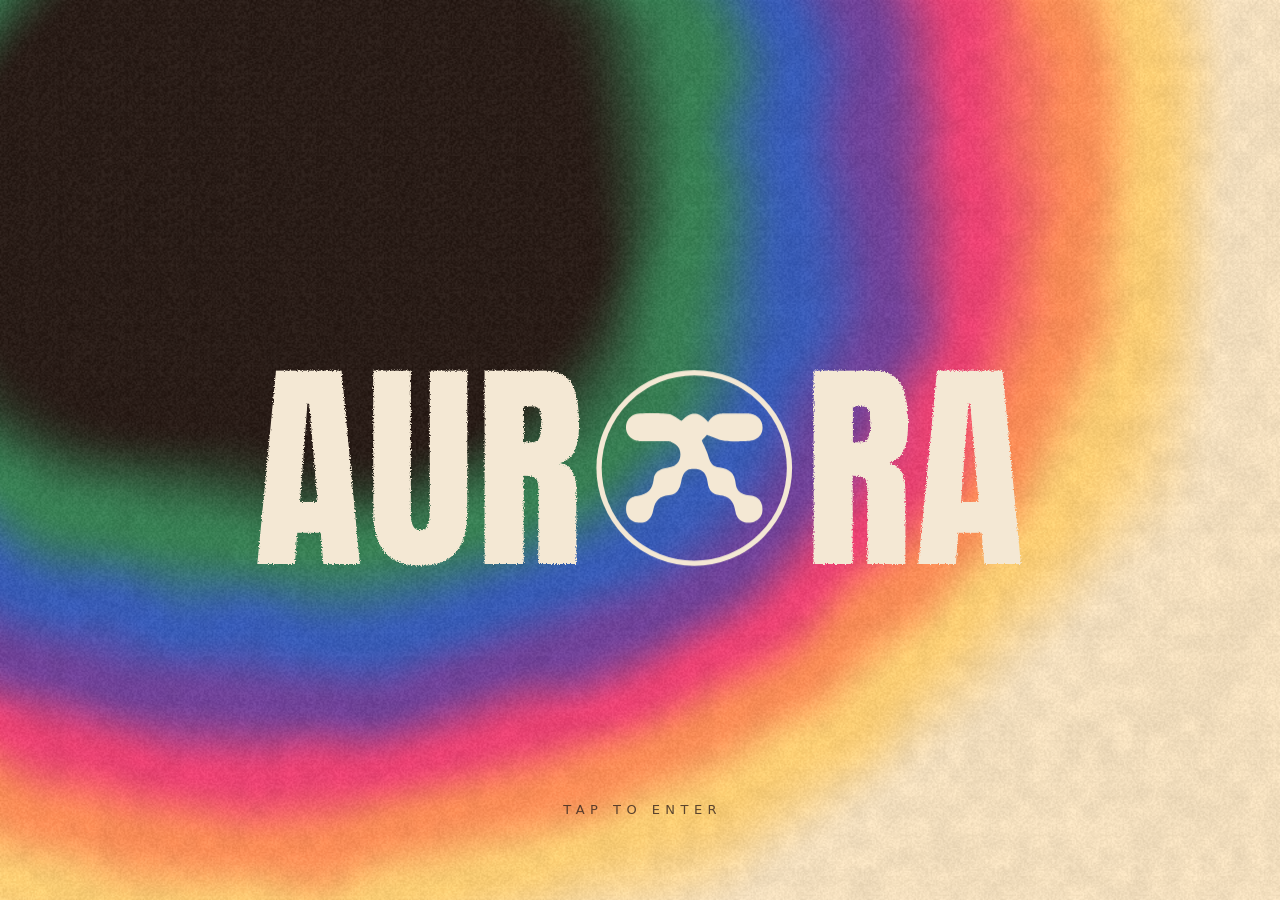
==== commit 43f0b853: "Add files via upload" ====
--- a/index.html
+++ b/index.html
@@ -1,406 +1,2700 @@
-<!DOCTYPE html>
-<html lang="cs">
+<!doctype html>
+<html data-release="aurora-2.0" lang="en" data-theme="dark">
 <head>
-<meta charset="UTF-8">
-<meta name="viewport" content="width=device-width, initial-scale=1.0, viewport-fit=cover">
-<title>Bee Champs — Natáčecí den</title>
-<style>
-  :root{
-    --bg:#0E0F12;
-    --bg-soft:#16181D;
-    --card:#1B1E24;
-    --card-hi:#22262E;
-    --line:#2C313A;
-    --line-soft:#242830;
-    --text:#EDEFF2;
-    --text-dim:#9AA0AC;
-    --text-faint:#636A76;
-    --amber:#F4B333;
-    --amber-deep:#D9971A;
-    --lime:#8BC34A;
-    --sky:#4FA8E0;
-    --violet:#9C7BD6;
-    --coral:#EC6A5E;
-    --done:#5BB85B;
-    --mono:'SF Mono',ui-monospace,'Roboto Mono',Menlo,monospace;
-  }
-  *{box-sizing:border-box;-webkit-tap-highlight-color:transparent}
-  html,body{margin:0;padding:0}
-  body{
-    font-family:-apple-system,BlinkMacSystemFont,"Segoe UI",Roboto,sans-serif;
-    background:var(--bg);color:var(--text);line-height:1.45;
-    padding-bottom:96px;-webkit-font-smoothing:antialiased;
-  }
-
-  /* ---- Header ---- */
-  header{
-    position:sticky;top:0;z-index:50;background:rgba(14,15,18,.86);
-    backdrop-filter:blur(14px);border-bottom:1px solid var(--line-soft);
-    padding:calc(env(safe-area-inset-top) + 13px) 18px 11px;
-  }
-  .brandrow{display:flex;align-items:center;gap:9px}
-  .rec{width:9px;height:9px;border-radius:50%;background:var(--coral);box-shadow:0 0 0 0 rgba(236,106,94,.6);animation:pulse 2s infinite}
-  @keyframes pulse{0%{box-shadow:0 0 0 0 rgba(236,106,94,.5)}70%{box-shadow:0 0 0 7px rgba(236,106,94,0)}100%{box-shadow:0 0 0 0 rgba(236,106,94,0)}}
-  .brandrow h1{margin:0;font-size:13px;font-weight:700;letter-spacing:.18em;text-transform:uppercase;color:var(--text)}
-  .brandrow .clock{margin-left:auto;font-family:var(--mono);font-size:13px;color:var(--amber);font-weight:600;letter-spacing:.04em}
-  .progwrap{margin-top:11px}
-  .progbar{height:4px;background:var(--line);border-radius:99px;overflow:hidden}
-  .progfill{height:100%;width:0;background:linear-gradient(90deg,var(--amber-deep),var(--amber));transition:width .4s ease;border-radius:99px}
-  .progmeta{display:flex;justify-content:space-between;margin-top:7px;font-size:11px;color:var(--text-faint);font-family:var(--mono);letter-spacing:.02em}
-  .progmeta b{color:var(--text-dim)}
-
-  /* ---- Day tabs ---- */
-  .tabs{display:flex;gap:8px;padding:13px 16px 3px;position:sticky;background:var(--bg);z-index:40}
-  .tab{
-    flex:1;text-align:left;padding:10px 13px;border-radius:12px;
-    background:var(--card);border:1px solid var(--line-soft);cursor:pointer;transition:all .15s;
-  }
-  .tab .dn{font-size:13px;font-weight:700;color:var(--text-dim);letter-spacing:.03em}
-  .tab .dd{font-size:10px;font-weight:600;color:var(--text-faint);margin-top:2px;font-family:var(--mono)}
-  .tab.active{background:var(--card-hi);border-color:var(--amber-deep)}
-  .tab.active .dn{color:var(--amber)}
-  .tab.active .dd{color:var(--text-dim)}
-
-  main{padding:8px 16px 0}
-
-  /* ---- Day intro ---- */
-  .dayhero{padding:6px 2px 14px}
-  .dayhero .kick{font-family:var(--mono);font-size:11px;letter-spacing:.14em;text-transform:uppercase;color:var(--amber-deep)}
-  .dayhero h2{margin:5px 0 0;font-size:21px;font-weight:800;letter-spacing:-.01em}
-  .dayhero p{margin:6px 0 0;font-size:13px;color:var(--text-dim);max-width:52ch}
-
-  /* ---- Timeline ---- */
-  .tl{position:relative;padding-left:0}
-  .slot{position:relative;margin-bottom:14px}
-  .slothead{display:flex;align-items:center;gap:11px;margin-bottom:9px}
-  .time{
-    font-family:var(--mono);font-size:12px;font-weight:700;color:var(--bg);
-    background:var(--amber);padding:3px 9px;border-radius:7px;letter-spacing:.02em;flex-shrink:0;
-  }
-  .slot.rest .time{background:var(--line);color:var(--text-dim)}
-  .slothead .lbl{font-size:12px;font-weight:600;color:var(--text-dim);letter-spacing:.02em}
-  .slothead .lite{margin-left:auto;font-family:var(--mono);font-size:10px;color:var(--text-faint)}
-
-  /* ---- Block ---- */
-  .block{background:var(--card);border:1px solid var(--line-soft);border-radius:15px;overflow:hidden;margin-bottom:2px}
-  .bhead{padding:13px 15px;display:flex;align-items:flex-start;gap:11px;cursor:pointer}
-  .rail{flex-shrink:0;width:3px;align-self:stretch;border-radius:99px;margin:1px 0}
-  .b1 .rail{background:var(--amber)} .b2 .rail{background:var(--lime)}
-  .b3 .rail{background:var(--violet)} .b4 .rail{background:var(--sky)}
-  .btitle{flex:1;min-width:0}
-  .btitle h3{margin:0;font-size:15px;font-weight:800;letter-spacing:-.01em}
-  .fmtrow{display:flex;gap:6px;align-items:center;margin-top:5px;flex-wrap:wrap}
-  .fmt{font-family:var(--mono);font-size:10px;font-weight:700;padding:2px 7px;border-radius:5px;letter-spacing:.03em}
-  .fmt.v{background:rgba(139,195,74,.15);color:var(--lime)}
-  .fmt.h{background:rgba(79,168,224,.15);color:var(--sky)}
-  .fmt.len{background:var(--line);color:var(--text-dim)}
-  .bcount{flex-shrink:0;font-family:var(--mono);font-size:11px;font-weight:700;color:var(--text-dim);background:var(--bg-soft);padding:4px 9px;border-radius:99px;border:1px solid var(--line-soft);margin-top:1px}
-  .bcount.full{background:rgba(91,184,91,.14);color:var(--done);border-color:rgba(91,184,91,.3)}
-  .chev{flex-shrink:0;color:var(--text-faint);font-size:11px;margin-top:5px;transition:transform .2s}
-  .block.collapsed .chev{transform:rotate(-90deg)}
-  .block.collapsed .body{display:none}
-
-  /* direction note */
-  .direct{margin:0 15px 12px;padding:10px 12px;background:var(--bg-soft);border-radius:10px;border-left:2px solid var(--amber-deep)}
-  .direct .dh{font-size:10px;font-weight:800;letter-spacing:.1em;text-transform:uppercase;color:var(--amber);margin-bottom:4px}
-  .direct p{margin:0;font-size:12.5px;color:var(--text-dim)}
-  .direct .mode{display:inline-block;font-family:var(--mono);font-size:10px;font-weight:700;padding:1px 6px;border-radius:4px;margin-right:6px}
-  .mode.setup{background:rgba(244,179,51,.16);color:var(--amber)}
-  .mode.observe{background:rgba(79,168,224,.16);color:var(--sky)}
-
-  /* ---- Shots ---- */
-  .body{padding:0 8px 6px}
-  .shot{display:flex;gap:11px;padding:11px 7px;border-top:1px solid var(--line-soft);cursor:pointer;align-items:flex-start}
-  .shot:first-child{border-top:none}
-  .check{flex-shrink:0;width:22px;height:22px;border-radius:6px;border:1.5px solid var(--line);background:var(--bg-soft);display:flex;align-items:center;justify-content:center;font-size:13px;color:var(--bg);transition:all .15s;margin-top:1px}
-  .shot.done .check{background:var(--done);border-color:var(--done)}
-  .shot.done .stext h4,.shot.done .stext p{color:var(--text-faint);text-decoration:line-through;text-decoration-color:var(--line)}
-  .stext{flex:1;min-width:0}
-  .stext h4{margin:0;font-size:13.5px;font-weight:600;line-height:1.35}
-  .stext p{margin:3px 0 0;font-size:12px;color:var(--text-dim)}
-  .specs{display:flex;gap:5px;flex-wrap:wrap;margin-top:6px}
-  .spec{font-family:var(--mono);font-size:10px;font-weight:600;padding:2px 7px;border-radius:5px;letter-spacing:.01em}
-  .s-fps{background:rgba(236,106,94,.13);color:var(--coral)}
-  .s-res{background:rgba(244,179,51,.12);color:var(--amber)}
-  .s-both{background:rgba(79,168,224,.13);color:var(--sky)}
-  .s-track{background:rgba(156,123,214,.15);color:var(--violet)}
-  .s-must{background:rgba(236,106,94,.13);color:var(--coral);font-weight:800}
-  .s-talent{background:rgba(139,195,74,.14);color:var(--lime)}
-
-  /* rest slot */
-  .restcard{background:var(--bg-soft);border:1px dashed var(--line);border-radius:13px;padding:12px 15px;font-size:12.5px;color:var(--text-dim)}
-  .restcard b{color:var(--text-dim)}
-
-  /* ---- gear card ---- */
-  .gear{background:linear-gradient(145deg,#1B1E24,#191B20);border:1px solid var(--line-soft);border-radius:15px;padding:15px 16px;margin:4px 0 16px}
-  .gear h3{margin:0 0 11px;font-size:11px;letter-spacing:.12em;text-transform:uppercase;color:var(--amber);display:flex;align-items:center;gap:7px}
-  .gear .row{display:flex;gap:10px;padding:7px 0;border-top:1px solid var(--line-soft);font-size:12.5px}
-  .gear .row:first-of-type{border-top:none}
-  .gear .k{font-family:var(--mono);font-size:11px;color:var(--amber);flex-shrink:0;width:112px;font-weight:600}
-  .gear .val{color:var(--text-dim)}
-
-  .hint{text-align:center;font-size:11px;color:var(--text-faint);font-family:var(--mono);padding:4px 0 20px;letter-spacing:.02em}
-
-  /* ---- foot ---- */
-  .footbar{position:fixed;bottom:0;left:0;right:0;z-index:60;background:rgba(14,15,18,.9);backdrop-filter:blur(12px);border-top:1px solid var(--line-soft);padding:11px 16px calc(env(safe-area-inset-bottom) + 11px);display:flex;gap:12px;align-items:center}
-  .footprog{flex:1}
-  .footprog .big{font-family:var(--mono);font-size:16px;font-weight:700;color:var(--text)}
-  .footprog .small{font-size:11px;color:var(--text-faint);margin-top:1px}
-  .reset{background:var(--card);border:1px solid var(--line);color:var(--text-dim);padding:9px 13px;border-radius:10px;font-size:12px;font-weight:600;cursor:pointer}
-  .reset:active{background:var(--card-hi)}
+<meta charset="utf-8">
+<meta name="viewport" content="width=device-width,initial-scale=1,viewport-fit=cover">
+<meta name="theme-color" content="#140f0d">
+<meta name="apple-mobile-web-app-capable" content="yes">
+<meta name="mobile-web-app-capable" content="yes">
+<meta name="apple-mobile-web-app-status-bar-style" content="black-translucent">
+<meta name="apple-mobile-web-app-title" content="Aurora">
+<link rel="manifest" href="manifest.webmanifest">
+<link rel="icon" href="icons/icon.svg" type="image/svg+xml">
+<link rel="apple-touch-icon" href="icons/icon-180.png">
+<title>Aurora</title>
+<script data-source="host.js">
+
+function auroraHostOrigin(){return window.AURORA_HOST_ORIGIN||(location.protocol==='file:'?'null':location.origin)}
+function auroraTargetOrigin(){return auroraHostOrigin()==='null'?'*':auroraHostOrigin()}
+function auroraTrustedParent(e){return parent!==window&&e.source===parent&&e.origin===auroraHostOrigin()}
+window.AURORA_BOOTED=false;
+try{const c=localStorage.getItem('aurora-chrome-colour');if(/^#[a-f0-9]{6}$/i.test(c||'')){document.documentElement.style.setProperty('--boot-base',c);document.documentElement.style.backgroundColor=c;document.querySelector('meta[name=theme-color]').content=c}}catch{}
+try{document.documentElement.dataset.bootTheme=localStorage.getItem('aurora-boot-theme')||'light'}catch{document.documentElement.dataset.bootTheme='light'}
+window.AURORA_ATOMIC=true;window.AURORA_RELEASE_APP=true;window.AURORA_FORCE_PREVIEW=false;
+window.AURORA_AUTH_RETURN=null;
+const authHash=new URLSearchParams(location.hash.slice(1));
+if(authHash.has('access_token')||authHash.has('error_description')){
+ window.AURORA_AUTH_RETURN={access_token:authHash.get('access_token'),refresh_token:authHash.get('refresh_token'),error:authHash.get('error_description')};
+ history.replaceState(null,'',location.pathname+location.search);
+}
+
+</script>
+<style data-source="v2.css">
+/* =====================================================================
+   AURORA v2 — Liquid + Atmos
+   One ink, one cream, the space colours. Sharp wallpaper with grain,
+   glass only where there is a real shape. Fixed header, content, nav.
+   ===================================================================== */
+@font-face{font-family:'Bricolage';src:url(fonts/bricolagegrotesque.ttf) format('truetype');font-weight:200 800;font-stretch:75% 100%;font-display:swap}
+@font-face{font-family:'AuroraMark';src:url(fonts/anton-mark.woff2) format('woff2');font-display:block}
+
+:root{
+  --cream:#f6ecdc; --ink:#1c1513; --ink-0:#140f0d;
+  --fg:var(--cream); --fg-2:rgba(246,236,220,.72); --fg-3:rgba(246,236,220,.52); --line:rgba(246,236,220,.12);
+  --field:rgba(246,236,220,.07);
+  --glass-bg:linear-gradient(145deg,rgba(255,255,255,.15),rgba(255,255,255,.045));
+  --glass-edge:rgba(255,255,255,.17); --glass-hi:rgba(255,255,255,.3); --glass-shadow:0 18px 40px rgba(0,0,0,.22);
+  --solid-bg:rgba(24,18,16,.94);
+  --primary-bg:var(--cream); --primary-fg:var(--ink);
+  --wall:url(assets/ember-4k.jpg); --wall-veil:linear-gradient(rgba(14,10,8,.34),rgba(14,10,8,.6));
+  --wall-base:#1a110e;
+  --good:#3fbf7f; --warn:#f0a44b; --bad:#ff8f7a;
+  --safe-t:env(safe-area-inset-top,0px); --safe-b:env(safe-area-inset-bottom,0px);
+  --gut:20px; --nav-h:60px; --nav-gap:14px;
+  --nav-reserve:calc(var(--nav-h) + var(--nav-gap) + var(--safe-b) + 14px);
+  --r-xl:34px; --r-l:28px; --r-m:22px; --r-s:16px;
+  --ease:cubic-bezier(.2,.8,.2,1);
+  --font:'Bricolage',ui-sans-serif,system-ui,-apple-system,'Segoe UI',sans-serif;
+  color-scheme:dark;
+}
+:root[data-theme="light"]{
+  --fg:var(--ink); --fg-2:rgba(28,21,19,.7); --fg-3:rgba(28,21,19,.5); --line:rgba(28,21,19,.1);
+  --field:rgba(28,21,19,.06);
+  --glass-bg:linear-gradient(145deg,rgba(255,255,255,.64),rgba(255,255,255,.36));
+  --glass-edge:rgba(255,255,255,.85); --glass-hi:#fff; --glass-shadow:0 18px 40px rgba(60,30,10,.12);
+  --solid-bg:rgba(250,245,238,.96);
+  --primary-bg:var(--ink); --primary-fg:var(--cream);
+  --wall:url(assets/daybreak-4k.jpg); --wall-veil:linear-gradient(rgba(243,236,225,0),rgba(243,236,225,.12));
+  --wall-base:#efe4d6;
+  color-scheme:light;
+}
+
+*{box-sizing:border-box;-webkit-tap-highlight-color:transparent}
+html,body{margin:0;height:100%;overflow:hidden;background:var(--wall-base);overscroll-behavior:none}
+body{font-family:var(--font);color:var(--fg);font-size:16px;line-height:1.4;-webkit-font-smoothing:antialiased;text-rendering:optimizeLegibility}
+button,input,textarea,select{font:inherit;color:inherit}
+button{cursor:pointer;background:none;border:0;padding:0}
+img,video{display:block;max-width:100%}
+[hidden]{display:none!important}
+:focus-visible{outline:2px solid var(--fg);outline-offset:3px;border-radius:10px}
+h1,h2,h3,p{margin:0}
+.sr{position:absolute;width:1px;height:1px;overflow:hidden;clip:rect(0 0 0 0);white-space:nowrap}
+
+/* ---------- full-bleed wallpaper: sharp, grain lives in the image ---------- */
+#bg{position:fixed;inset:0;z-index:0;background:var(--wall-veil),var(--wall) center/cover no-repeat,var(--wall-base);pointer-events:none}
+#bg::after{content:"";position:absolute;inset:0;background:radial-gradient(120% 70% at 50% 110%,rgba(0,0,0,.12),transparent 60%);opacity:.8}
+:root[data-theme="light"] #bg::after{opacity:0}
+#bg.drift{animation:drift 60s ease-in-out infinite alternate}
+@keyframes drift{from{background-position:0 0,50% 45%,0 0}to{background-position:0 0,50% 55%,0 0}}
+
+/* ---------- glass ---------- */
+.glass{background:var(--glass-bg);-webkit-backdrop-filter:blur(22px) saturate(1.5);backdrop-filter:blur(22px) saturate(1.5);border:1px solid var(--glass-edge);box-shadow:inset 0 1px 0 var(--glass-hi),var(--glass-shadow)}
+.chip{height:38px;padding:0 15px;border-radius:999px;display:inline-flex;align-items:center;gap:8px;font-size:14px;font-weight:600;white-space:nowrap;flex-shrink:0}
+.chip.on{background:var(--primary-bg);color:var(--primary-fg);border-color:transparent;box-shadow:none}
+.dot{width:8px;height:8px;border-radius:50%;background:var(--c,var(--fg-3));flex-shrink:0}
+.btn{height:48px;padding:0 22px;border-radius:999px;background:var(--primary-bg);color:var(--primary-fg);font-weight:700;font-size:15px;display:inline-flex;align-items:center;justify-content:center;gap:8px}
+.btn.ghost{background:transparent;color:var(--fg);border:1px solid var(--line)}
+.btn.danger{background:transparent;color:var(--bad);border:1px solid color-mix(in srgb,var(--bad) 40%,transparent)}
+.icon-btn{width:44px;height:44px;border-radius:50%;display:grid;place-items:center;flex-shrink:0}
+.icon-btn.primary{background:var(--primary-bg);color:var(--primary-fg)}
+.ico{width:20px;height:20px;fill:none;stroke:currentColor;stroke-width:1.8;stroke-linecap:round;stroke-linejoin:round;flex-shrink:0}
+.eyebrow{font-size:11px;font-weight:600;letter-spacing:.18em;text-transform:uppercase;color:var(--fg-2)}
+.muted{color:var(--fg-2)}
+.faint{color:var(--fg-3)}
+
+/* wordmark: the ring replaces the O */
+.wordmark{display:inline-flex;align-items:center;font-family:'AuroraMark',Anton,Impact,'Arial Narrow',sans-serif;font-size:26px;line-height:1;letter-spacing:.03em;color:var(--fg)}
+.wordmark svg{width:.88em;height:.88em;margin:0 .04em;fill:currentColor}
+
+/* dot-matrix digits */
+.dm{display:inline-flex;gap:var(--dg,5px)}
+.dm i{display:grid;grid-template-columns:repeat(5,var(--ds,5px));gap:var(--dgap,2px)}
+.dm b{width:var(--ds,5px);height:var(--ds,5px);border-radius:50%;background:var(--fg);opacity:.14}
+.dm b.on{opacity:1}
+
+/* ---------- shell ---------- */
+#app{position:fixed;inset:0;z-index:1;display:flex;flex-direction:column;padding-top:var(--safe-t)}
+.head{flex-shrink:0;padding:14px var(--gut) 0;position:relative;z-index:3}
+#view{flex:1;min-height:0;position:relative}
+.tab{position:absolute;inset:0;display:flex;flex-direction:column}
+.tab[hidden]{display:none}
+.tab.enter{animation:enter .42s var(--ease)}
+@keyframes enter{from{opacity:0;transform:translateY(10px)}to{opacity:1;transform:none}}
+.bar{display:flex;align-items:center;justify-content:space-between;gap:12px;min-height:44px}
+.bar-r{display:flex;gap:10px;align-items:center}
+.date{font-size:13px;color:var(--fg-2);margin-top:4px}
+.titlerow{display:flex;align-items:flex-end;justify-content:space-between;gap:12px;margin-top:14px}
+.title{font-size:46px;font-weight:800;letter-spacing:-.04em;line-height:.95}
+.count{font-size:13px;color:var(--fg-2);padding-bottom:6px;text-align:right}
+.filters{display:flex;gap:8px;margin:14px calc(var(--gut) * -1) 0;padding:0 var(--gut);overflow-x:auto;scrollbar-width:none}
+.filters::-webkit-scrollbar{display:none}
+.scroller{flex:1;min-height:0;overflow-y:auto;overscroll-behavior:contain;-webkit-overflow-scrolling:touch;scrollbar-width:none}
+.scroller::-webkit-scrollbar{display:none}
+
+/* ---------- nav: small, floating, rounded ---------- */
+#nav{position:fixed;z-index:20;left:50%;bottom:calc(var(--safe-b) + var(--nav-gap));transform:translateX(-50%);height:var(--nav-h);padding:6px;border-radius:999px;display:flex;align-items:center;gap:2px}
+#nav button{white-space:nowrap;height:48px;min-width:48px;border-radius:999px;display:flex;align-items:center;justify-content:center;gap:7px;color:var(--fg-2);font-size:14px;font-weight:650;padding:0;transition:background .3s var(--ease),color .3s var(--ease),padding .3s var(--ease)}
+#nav button span{display:none}
+#nav button[aria-current="page"]{background:var(--primary-bg);color:var(--primary-fg);padding:0 16px 0 13px}
+#nav button[aria-current="page"] span{display:inline}
+#nav button:not([aria-current="page"]):hover{color:var(--fg)}
+#done{position:fixed;z-index:21;left:50%;bottom:calc(var(--safe-b) + var(--nav-gap) + 5px);transform:translateX(-50%);height:50px;padding:0 30px}
+body.editing #nav{visibility:hidden}
+
+/* ---------- HOME: no scroll, fixed widget area ---------- */
+#home .hero{display:flex;justify-content:space-between;align-items:flex-end;gap:12px;padding:0 var(--gut);margin-top:18px}
+#home h1{font-size:clamp(34px,10.5vw,44px);font-weight:800;letter-spacing:-.04em;line-height:.95}
+#home .score{display:flex;flex-direction:column;align-items:center;gap:6px;flex-shrink:0}
+#home .score .eyebrow{font-size:9.5px}
+.widgets{flex:1;min-height:0;margin:18px 18px var(--nav-reserve);display:grid;grid-template-columns:repeat(2,minmax(0,1fr));grid-template-rows:repeat(3,minmax(0,1fr));grid-auto-rows:0;grid-auto-flow:row dense;gap:12px;overflow:hidden;padding:6px 2px 4px}
+.w{min-width:0;min-height:0;border-radius:var(--r-l);padding:16px;display:flex;flex-direction:column;gap:10px;overflow:hidden;position:relative;transition:transform .3s var(--ease)}
+.w[data-size="S"]{grid-column:span 1;grid-row:span 1}
+.w[data-size="M"]{grid-column:span 2;grid-row:span 1}
+.w[data-size="L"]{grid-column:span 2;grid-row:span 2}
+.w-h{display:flex;justify-content:space-between;align-items:baseline;gap:8px;flex-shrink:0}
+.w-h b{font-size:17px;font-weight:700;letter-spacing:-.01em}
+.w-h small{font-size:12px;color:var(--fg-2);white-space:nowrap}
+.w-body{flex:1;min-height:0;display:flex;flex-direction:column}
+.w-empty{flex:1;display:flex;flex-direction:column;justify-content:center;gap:10px;color:var(--fg-2);font-size:14px}
+.w-empty .btn{height:40px;padding:0 16px;font-size:13px;align-self:flex-start}
+.prog{height:5px;border-radius:5px;background:var(--line);overflow:hidden;flex-shrink:0}
+.prog i{display:block;height:100%;background:var(--fg);border-radius:5px;transition:width .5s var(--ease)}
+.row{display:flex;align-items:center;gap:12px;min-height:48px;border-bottom:1px solid var(--line);flex-shrink:0;transition:opacity .35s var(--ease),transform .35s var(--ease)}
+.row:last-child{border-bottom:0}
+.row .t{flex:1;min-width:0;display:flex;flex-direction:column;gap:2px}
+.row .t b{font-size:15px;font-weight:600;white-space:nowrap;overflow:hidden;text-overflow:ellipsis}
+.row .t small{display:flex;align-items:center;gap:6px;font-size:12px;color:var(--fg-2);white-space:nowrap;overflow:hidden}
+.row.out{opacity:0;transform:translateX(24px)}
+.check{width:26px;height:26px;border-radius:50%;border:2px solid var(--fg-3);display:grid;place-items:center;flex-shrink:0;transition:background .25s,border-color .25s}
+.check svg{width:13px;height:13px;stroke:var(--ink-0);stroke-width:3.2;fill:none;opacity:0}
+.check.on{background:var(--c,var(--good));border-color:transparent}
+.check.on svg{opacity:1}
+.mini-spaces{flex:1;min-height:0;display:grid;grid-auto-flow:column;grid-auto-columns:minmax(0,1fr);gap:8px}
+.mini{border-radius:18px;padding:10px 12px;display:flex;flex-direction:column;justify-content:space-between;min-width:0;text-align:left;border:1px solid rgba(255,255,255,.12);background:linear-gradient(180deg,color-mix(in srgb,var(--c) 42%,#1c1513) 0%,rgba(28,21,19,.88) 100%);color:#f6ecdc}
+.mini b{font-size:14px;font-weight:700;line-height:1.05;overflow:hidden;text-overflow:ellipsis;display:-webkit-box;-webkit-line-clamp:2;-webkit-box-orient:vertical}
+.week{display:flex;gap:4px}
+.week i{width:7px;height:7px;border-radius:50%;background:rgba(246,236,220,.2)}
+.week i.on{background:var(--c,var(--fg))}
+.big{font-size:clamp(28px,8vw,44px);font-weight:800;letter-spacing:-.04em;line-height:1;font-variant-numeric:tabular-nums}
+.thumbs{flex:1;min-height:0;display:grid;grid-auto-flow:column;grid-auto-columns:minmax(0,1fr);gap:8px}
+.thumbs button{border-radius:14px;overflow:hidden;background:var(--field);min-height:0}
+.thumbs img{width:100%;height:100%;object-fit:cover}
+/* editing */
+body.editing .w{outline:1.5px dashed var(--fg-3);outline-offset:-1px;cursor:grab;touch-action:none}
+body.editing .w.dragging{transform:scale(.98);z-index:3;opacity:.85}
+.w-tools{position:absolute;top:8px;right:8px;display:none;gap:4px;align-items:center;z-index:2}
+body.editing .w-tools{display:flex}
+.sizes{display:flex;padding:3px;border-radius:999px;background:var(--solid-bg);border:1px solid var(--glass-edge)}
+.sizes button{width:30px;height:28px;border-radius:999px;font-size:11px;font-weight:800;color:var(--fg)}
+.sizes button.on{background:var(--primary-bg);color:var(--primary-fg)}
+.sizes button:disabled{opacity:.28;cursor:not-allowed}
+.w-x{width:30px;height:30px;border-radius:50%;background:var(--solid-bg);border:1px solid var(--glass-edge);display:grid;place-items:center}
+.w-x .ico{width:14px;height:14px}
+body.editing .w-body{pointer-events:none;opacity:.75}
+.tray{display:none;gap:8px;margin:18px var(--gut) 0;overflow-x:auto;scrollbar-width:none;flex-shrink:0;align-items:center;min-height:44px}
+.tray::-webkit-scrollbar{display:none}
+.tray .lead{font-size:13px;color:var(--fg-2);white-space:nowrap}
+body.editing .tray{display:flex}
+body.editing #home .hero{display:none}
+
+/* ---------- SPACES ---------- */
+.carousel{flex:1;min-height:0;display:flex;gap:32px;overflow-x:auto;scroll-snap-type:x mandatory;padding:24px 24px 12px;scroll-padding:0 24px;scrollbar-width:none;align-items:stretch}
+.carousel::-webkit-scrollbar{display:none}
+.scard{--c:#888;flex:0 0 calc(100vw - 48px);max-width:420px;scroll-snap-align:center;border-radius:var(--r-xl);padding:24px;display:flex;flex-direction:column;gap:12px;text-align:left;color:#f6ecdc;position:relative;
+  background:linear-gradient(180deg,color-mix(in srgb,var(--c) 50%,#1c1513) 0%,#241c19 56%,#1c1513 100%);
+  border:1px solid rgba(255,255,255,.16);box-shadow:inset 0 1px 0 rgba(255,255,255,.22),0 26px 50px rgba(0,0,0,.4);transition:transform .35s var(--ease),box-shadow .35s var(--ease)}
+.scard:hover{transform:translateY(-4px)}
+.scard .kind{display:flex;align-items:center;gap:8px;font-size:11px;font-weight:600;letter-spacing:.18em;color:rgba(246,236,220,.78);text-transform:uppercase}
+.scard .kind .n{margin-left:auto;letter-spacing:0;color:rgba(246,236,220,.5);font-size:13px}
+.scard h2{font-size:clamp(34px,11vw,46px);font-weight:800;letter-spacing:-.04em;line-height:.95;overflow-wrap:anywhere}
+.scard p{font-size:15px;color:rgba(246,236,220,.72);display:-webkit-box;-webkit-line-clamp:3;-webkit-box-orient:vertical;overflow:hidden}
+.scard .metric{margin:auto 0;display:flex;flex-direction:column;align-items:center;gap:10px}
+.scard .metric .dm b{background:#f6ecdc}
+.scard .metric small{font-size:13px;color:rgba(246,236,220,.72)}
+.scard .foot{display:flex;justify-content:space-between;align-items:center;font-size:13px;gap:10px}
+.pill{padding:7px 12px;border-radius:999px;background:color-mix(in srgb,var(--c) 22%,transparent);color:color-mix(in srgb,var(--c) 45%,#fff);font-size:13px;white-space:nowrap}
+.scard.add{background:transparent;border:1.5px dashed rgba(246,236,220,.35);box-shadow:none;align-items:center;justify-content:center;color:var(--fg)}
+:root[data-theme="light"] .scard.add{border-color:rgba(28,21,19,.3)}
+.pager{display:flex;justify-content:center;gap:6px;padding:4px 0 0;margin-bottom:var(--nav-reserve);flex-shrink:0;min-height:10px}
+.pager i{width:6px;height:6px;border-radius:6px;background:var(--fg-3);transition:width .3s var(--ease),background .3s}
+.pager i.on{width:20px;background:var(--fg)}
+.empty-space{margin:auto;text-align:center;display:flex;flex-direction:column;gap:14px;align-items:center;padding:0 24px var(--nav-reserve)}
+.empty-space h2{font-size:30px;font-weight:800;letter-spacing:-.03em}
+.quick{display:flex;flex-wrap:wrap;justify-content:center;gap:8px}
+
+/* space detail */
+.detail{flex:1;min-height:0;display:flex;gap:18px;padding:12px 16px var(--nav-reserve)}
+.dcard{--c:#888;flex:1;min-width:0;border-radius:var(--r-xl);position:relative;overflow:hidden;color:#f6ecdc;
+  background:linear-gradient(180deg,color-mix(in srgb,var(--c) 50%,#1c1513) 0%,#231c19 44%,#1c1513 100%);
+  border:1px solid rgba(255,255,255,.16);box-shadow:inset 0 1px 0 rgba(255,255,255,.22),0 30px 60px rgba(0,0,0,.42)}
+.dcard .scroller{position:absolute;inset:0;padding:24px 22px 30px}
+.dcard .inner{display:flex;flex-direction:column;gap:14px}
+.dcard h1{font-size:48px;font-weight:800;letter-spacing:-.04em;line-height:.95;overflow-wrap:anywhere}
+.dcard .note{font-size:15px;color:rgba(246,236,220,.72);margin-top:-4px}
+.sec{display:flex;justify-content:space-between;align-items:baseline;gap:10px;padding-top:8px}
+.sec b{font-size:19px;font-weight:700}
+.sec small{font-size:12px;color:rgba(246,236,220,.6)}
+.lbl{font-size:11px;font-weight:600;letter-spacing:.16em;color:rgba(246,236,220,.6);text-transform:uppercase;padding-top:6px}
+.item{display:flex;align-items:center;gap:12px;padding:11px 14px;border-radius:18px;background:rgba(255,255,255,.06);min-height:52px}
+.item .grow{flex:1;min-width:0;font-size:15px;font-weight:600;overflow-wrap:anywhere}
+.item small{font-size:12px;color:rgba(246,236,220,.55);white-space:nowrap}
+.item .x{opacity:.5}
+.dcard .check{border-color:rgba(246,236,220,.5)}
+.addline{display:flex;align-items:center;gap:10px;min-height:50px;padding:0 6px 0 16px;border-radius:999px;border:1px dashed rgba(246,236,220,.3)}
+.addline input{flex:1;min-width:0;border:0;background:transparent;color:#f6ecdc;outline:none;font-size:15px}
+.addline input::placeholder{color:rgba(246,236,220,.45)}
+.addline button{width:38px;height:38px;border-radius:50%;background:#f6ecdc;color:#1c1513;display:grid;place-items:center}
+.offers{display:flex;flex-wrap:wrap;gap:8px}
+.offers button{height:38px;padding:0 14px;border-radius:999px;border:1px dashed rgba(246,236,220,.35);font-size:13px;color:#f6ecdc}
+.heat{display:grid;grid-template-columns:repeat(7,minmax(0,1fr));gap:6px}
+.heat i{height:24px;border-radius:8px;background:rgba(246,236,220,.08)}
+.heat i.on{background:var(--c)}
+.heat i.today{outline:2px solid #f6ecdc;outline-offset:-2px}
+.heat-days{display:grid;grid-template-columns:repeat(7,minmax(0,1fr));gap:6px;font-size:10px;text-align:center;color:rgba(246,236,220,.45)}
+.mgrid{display:grid;grid-template-columns:repeat(3,minmax(0,1fr));gap:8px}
+.mgrid button{aspect-ratio:1;border-radius:16px;overflow:hidden;background:rgba(255,255,255,.06)}
+.mgrid img{width:100%;height:100%;object-fit:cover}
+.states{display:flex;flex-wrap:wrap;gap:6px}
+.states button{height:36px;padding:0 13px;border-radius:999px;border:1px solid rgba(246,236,220,.22);font-size:13px;color:#f6ecdc}
+.states button.on{background:#f6ecdc;color:#1c1513;border-color:transparent}
+.stats{display:grid;grid-template-columns:repeat(3,minmax(0,1fr));gap:8px}
+.stat{padding:12px;border-radius:16px;background:rgba(255,255,255,.06);display:flex;flex-direction:column;gap:4px;min-width:0}
+.stat small{font-size:11px;color:rgba(246,236,220,.6);letter-spacing:.06em}
+.stat b{font-size:18px;font-weight:800;letter-spacing:-.02em;font-variant-numeric:tabular-nums;overflow-wrap:anywhere}
+.noticed{padding:16px;border-radius:20px;background:color-mix(in srgb,var(--c) 16%,transparent);border:1px solid color-mix(in srgb,var(--c) 34%,transparent);display:flex;flex-direction:column;gap:8px}
+.noticed span{font-size:11px;font-weight:600;letter-spacing:.16em;color:color-mix(in srgb,var(--c) 45%,#fff)}
+.noticed p{font-size:16px;font-weight:700;line-height:1.25}
+.panel{display:none}
+
+/* ---------- BOARD ---------- */
+.gallery{flex:1;min-height:0;overflow-y:auto;padding:16px 14px var(--nav-reserve);columns:2;column-gap:8px;scrollbar-width:none}
+.gallery::-webkit-scrollbar{display:none}
+.tile{break-inside:avoid;margin:0 0 8px;display:block;width:100%;border-radius:var(--r-m);overflow:hidden;position:relative;background:var(--field);text-align:left}
+.tile img,.tile video{width:100%;height:auto;display:block}
+.tile.note{padding:16px;font-size:17px;font-weight:700;line-height:1.22;overflow-wrap:anywhere;white-space:pre-wrap;color:var(--fg)}
+.tile.note.glass{background:var(--glass-bg)}
+.tile .ph{aspect-ratio:3/4;background:var(--field)}
+.gallery-empty{column-span:all;padding:40px 10px;text-align:center;color:var(--fg-2)}
+
+/* ---------- VIEWER ---------- */
+#viewer{position:fixed;inset:0;z-index:60;background:#050404;color:#f6ecdc}
+#viewer .track{position:absolute;inset:0;display:flex;overflow-x:auto;scroll-snap-type:x mandatory;scrollbar-width:none;overscroll-behavior:contain}
+#viewer .track::-webkit-scrollbar{display:none}
+#viewer .slide{flex:0 0 100%;height:100%;scroll-snap-align:center;scroll-snap-stop:always;position:relative;display:grid;place-items:center;overflow:hidden}
+#viewer .slide img,#viewer .slide video{width:100%;height:100%;object-fit:cover;max-width:none}
+#viewer[data-fit="original"] .slide img,#viewer[data-fit="original"] .slide video{object-fit:contain}
+#viewer .slide .vnote{width:min(640px,86vw);font-size:clamp(26px,6vw,40px);font-weight:800;letter-spacing:-.02em;line-height:1.12;white-space:pre-wrap;overflow-wrap:anywhere;max-height:70vh;overflow:auto}
+#viewer .vtop{position:absolute;z-index:2;left:16px;right:16px;top:calc(var(--safe-t) + 12px);display:flex;justify-content:space-between;align-items:center;gap:8px}
+#viewer .vtop .glass{background:linear-gradient(145deg,rgba(255,255,255,.16),rgba(255,255,255,.05));border-color:rgba(255,255,255,.2);box-shadow:inset 0 1px 0 rgba(255,255,255,.3);color:#f6ecdc}
+#viewer .seg{display:flex;padding:4px;border-radius:999px}
+#viewer .seg button{height:36px;padding:0 14px;border-radius:999px;font-size:13px;font-weight:650}
+#viewer .seg button[aria-pressed="true"]{background:#f6ecdc;color:#1c1513}
+#viewer .vtop .r{display:flex;gap:8px}
+#viewer [aria-pressed="true"].icon-btn{background:#f6ecdc;color:#1c1513}
+#viewer .vdots{position:absolute;z-index:2;left:0;right:0;bottom:calc(var(--safe-b) + 18px);display:flex;justify-content:center;gap:6px;pointer-events:none}
+#viewer .vdots i{width:6px;height:6px;border-radius:6px;background:rgba(246,236,220,.4);transition:width .3s var(--ease)}
+#viewer .vdots i.on{width:18px;background:#f6ecdc}
+#viewer.opening .track{animation:vin .36s var(--ease)}
+@keyframes vin{from{opacity:0;transform:scale(.97)}to{opacity:1;transform:none}}
+
+/* ---------- TO DO ---------- */
+.addbar{display:flex;align-items:center;gap:10px;height:50px;padding:0 5px 0 18px;border-radius:999px;margin-top:14px}
+.addbar input{flex:1;min-width:0;border:0;background:transparent;outline:none;font-size:15px;color:var(--fg)}
+.addbar input::placeholder{color:var(--fg-3)}
+.addbar .icon-btn{width:40px;height:40px}
+.listwrap{flex:1;min-height:0;margin:16px 16px var(--nav-reserve);border-radius:var(--r-l);display:flex;flex-direction:column;overflow:hidden}
+.listwrap .scroller{padding:4px 16px 24px}
+.task{display:flex;align-items:center;gap:12px;min-height:58px;padding:8px 0;border-bottom:1px solid var(--line);transition:opacity .35s var(--ease),transform .35s var(--ease)}
+.task .t{flex:1;min-width:0;display:flex;flex-direction:column;gap:2px;text-align:left}
+.task .t b{font-size:15px;font-weight:600;overflow-wrap:anywhere}
+.task .t small{display:flex;align-items:center;gap:6px;font-size:12px;color:var(--fg-2)}
+.task.done .t b{text-decoration:line-through;color:var(--fg-3)}
+.task.out{opacity:0;transform:translateX(24px)}
+.cal{display:grid;grid-template-columns:repeat(7,minmax(0,1fr));gap:6px;margin-top:10px}
+.cal div{display:flex;flex-direction:column;align-items:center;gap:6px;padding:9px 0;border-radius:14px}
+.cal div.today{background:var(--field)}
+.cal small{font-size:11px;color:var(--fg-2)}
+.cal b{font-size:16px;font-variant-numeric:tabular-nums}
+.cal i{height:5px;width:18px;border-radius:5px;background:var(--line);overflow:hidden;position:relative}
+.cal i u{position:absolute;inset:0 auto 0 0;background:var(--good)}
+.subhead{font-size:11px;font-weight:600;letter-spacing:.16em;color:var(--fg-2);text-transform:uppercase;padding:18px 0 4px}
+
+/* ---------- SETTINGS ---------- */
+.set-scroll{flex:1;min-height:0;padding:16px 16px var(--nav-reserve)}
+.set-scroll .inner{display:flex;flex-direction:column;gap:12px;max-width:680px;margin:0 auto}
+.group{border-radius:var(--r-l);padding:4px 16px}
+.group.pad{padding:14px}
+.modes{display:grid;grid-template-columns:repeat(3,minmax(0,1fr));gap:10px}
+.modes button{display:flex;flex-direction:column;align-items:center;gap:8px}
+.modes span{width:100%;height:104px;border-radius:18px;border:1px solid var(--line);background-size:cover;background-position:center}
+.modes button[aria-pressed="true"] span{border:3px solid var(--fg)}
+.modes b{font-size:14px;font-weight:650}
+.srow{display:flex;align-items:center;gap:12px;min-height:60px;border-bottom:1px solid var(--line)}
+.srow:last-child{border-bottom:0}
+.srow .t{flex:1;min-width:0;display:flex;flex-direction:column;gap:2px}
+.srow .t b{font-size:15px;font-weight:600}
+.srow .t small{font-size:12px;color:var(--fg-2)}
+.srow input[type=text]{flex:0 1 45%;min-width:0;background:transparent;border:0;outline:none;font-size:15px;text-align:right;color:var(--fg)}
+.switch{width:50px;height:30px;border-radius:999px;background:var(--line);position:relative;flex-shrink:0;transition:background .25s}
+.switch::after{content:"";position:absolute;top:3px;left:3px;width:24px;height:24px;border-radius:50%;background:#fff;transition:transform .25s var(--ease)}
+.switch[aria-checked="true"]{background:var(--good)}
+.switch[aria-checked="true"]::after{transform:translateX(20px)}
+.cloud-panel{border-radius:var(--r-l);padding:18px}
+.cloud-panel h3{font-size:18px;margin:0 0 6px}
+.cloud-panel p{font-size:13px;line-height:1.5;color:var(--fg-2);overflow-wrap:anywhere}
+.cloud-actions{display:flex;flex-wrap:wrap;gap:8px;margin-top:12px}
+.cloud-panel .btn{height:40px;padding:0 16px;font-size:13px}
+.cloud-status{display:flex;gap:8px;align-items:center;margin-top:6px}
+.cloud-status:before{content:'';width:6px;height:6px;flex:none;border-radius:100%;background:currentColor}
+.ver{text-align:center;font-size:12px;color:var(--fg-3);padding:8px 0}
+
+/* ---------- sheets & dialogs ---------- */
+dialog{border:0;padding:0;background:transparent;color:var(--fg);max-width:none;max-height:none}
+dialog::backdrop{background:rgba(8,6,5,.45)}
+.sheet{position:fixed;inset:auto 0 0 0;margin:0 auto;width:min(560px,100%);max-height:calc(100dvh - var(--safe-t) - 24px);border-radius:32px 32px 0 0;background:var(--solid-bg);border-top:1px solid var(--glass-edge);box-shadow:0 -20px 50px rgba(0,0,0,.4);padding:12px 20px calc(var(--safe-b) + 20px);overflow:auto;overscroll-behavior:contain}
+@media (min-width:900px){.sheet{inset:50% auto auto 50%;transform:translate(-50%,-50%);border-radius:30px;border:1px solid var(--glass-edge);padding:24px 26px 26px}}
+.sheet[open]{animation:sheetin .38s var(--ease)}
+@keyframes sheetin{from{transform:translateY(40px);opacity:0}}
+@media (min-width:900px){@keyframes sheetin{from{transform:translate(-50%,-46%);opacity:0}}}
+.grab{width:44px;height:5px;border-radius:5px;background:var(--fg-3);margin:0 auto 14px}
+@media (min-width:900px){.grab{display:none}}
+.sh-h{display:flex;justify-content:space-between;align-items:flex-start;gap:12px;margin-bottom:16px}
+.sh-h h2{font-size:30px;font-weight:800;letter-spacing:-.03em;line-height:1}
+.sh-h p{font-size:13px;color:var(--fg-2);margin-top:4px}
+.kinds{display:grid;grid-template-columns:repeat(4,minmax(0,1fr));gap:8px;margin-bottom:14px}
+.kinds button{height:74px;border-radius:20px;background:var(--field);display:flex;flex-direction:column;align-items:center;justify-content:center;gap:6px;font-size:13px;font-weight:650;border:1px solid var(--line)}
+.kinds button[aria-pressed="true"]{background:var(--primary-bg);color:var(--primary-fg);border-color:transparent}
+.field{display:flex;flex-direction:column;gap:6px;margin-bottom:12px}
+.field label,.field .lab{font-size:11px;font-weight:600;letter-spacing:.14em;color:var(--fg-2);text-transform:uppercase}
+.field input,.field textarea,.field select{width:100%;border-radius:16px;border:1px solid var(--line);background:var(--field);padding:13px 15px;font-size:16px;outline:none;color:var(--fg)}
+.field textarea{min-height:110px;resize:vertical;line-height:1.45}
+.field input:focus,.field textarea:focus,.field select:focus{border-color:var(--fg-3)}
+.drop{position:relative;display:grid;place-items:center;min-height:150px;border-radius:20px;border:1.5px dashed var(--fg-3);color:var(--fg-2);font-size:14px;overflow:hidden;text-align:center;padding:12px}
+.drop input{position:absolute;inset:0;opacity:0;cursor:pointer}
+.drop img,.drop video{max-height:260px;width:auto;border-radius:12px}
+.tags{display:flex;flex-wrap:wrap;gap:8px}
+.tags button{height:38px;display:inline-flex;align-items:center;gap:8px;padding:0 14px;border-radius:999px;border:1px solid var(--line);font-size:13px;font-weight:600}
+.tags button[aria-pressed="true"]{background:var(--primary-bg);color:var(--primary-fg);border-color:transparent}
+.swatches{display:flex;flex-wrap:wrap;gap:10px}
+.swatches button{width:36px;height:36px;border-radius:50%;background:var(--c);border:3px solid transparent}
+.swatches button[aria-pressed="true"]{border-color:var(--fg)}
+.sh-actions{display:flex;gap:10px;margin-top:18px}
+.sh-actions .btn{flex:1}
+.confirm{position:fixed;inset:0;margin:auto;width:min(360px,calc(100% - 40px));height:fit-content;border-radius:26px;background:var(--solid-bg);border:1px solid var(--glass-edge);padding:22px}
+.confirm p{font-size:17px;font-weight:650;margin-bottom:16px}
+.confirm .sh-actions{margin-top:0}
+#toast{position:fixed;z-index:80;left:50%;top:calc(var(--safe-t) + 14px);transform:translate(-50%,-20px);opacity:0;padding:12px 18px;border-radius:999px;background:var(--solid-bg);border:1px solid var(--glass-edge);font-size:14px;font-weight:600;pointer-events:none;transition:opacity .3s,transform .3s var(--ease);max-width:calc(100% - 40px);text-align:center}
+#toast.show{opacity:1;transform:translate(-50%,0)}
+
+/* ---------- MORNING ---------- */
+#morning{position:fixed;inset:0;z-index:50;display:flex;flex-direction:column;padding:calc(var(--safe-t) + 16px) 20px calc(var(--safe-b) + 16px);overflow:hidden}
+#morning .m-bg{position:fixed;inset:0;z-index:-1;background:var(--wall-veil),var(--wall) center/cover,var(--wall-base)}
+#morning h1{font-size:clamp(46px,14vw,64px);font-weight:800;letter-spacing:-.045em;line-height:.92;margin-top:10px}
+#morning .lead{font-size:16px;line-height:1.4;color:var(--fg-2);margin-top:12px;max-width:34ch}
+#morning .pick{margin-top:22px;border-radius:var(--r-l);padding:14px 16px;flex:0 1 auto;min-height:0;overflow-y:auto;scrollbar-width:none}
+#morning .pick .opt{display:flex;align-items:center;gap:12px;min-height:54px;padding:6px 0;border-bottom:1px solid var(--line);width:100%;text-align:left}
+#morning .pick .opt:last-child{border-bottom:0}
+#morning .num{width:28px;height:28px;border-radius:50%;border:1.5px solid var(--fg-3);display:grid;place-items:center;font-size:13px;font-weight:800;flex-shrink:0}
+#morning .opt[aria-pressed="true"] .num{background:var(--primary-bg);color:var(--primary-fg);border-color:transparent}
+#morning .m-act{margin-top:auto;padding-top:16px;display:flex;flex-direction:column;align-items:center;gap:4px;flex-shrink:0}
+#morning .m-act .btn{width:100%;max-width:420px;height:56px;font-size:16px}
+#morning .m-inner{width:100%;max-width:560px;margin:0 auto;display:flex;flex-direction:column;flex:1;min-height:0}
+
+/* ---------- DESKTOP: use the width ---------- */
+@media (min-width:900px){
+  :root{--gut:48px}
+  .head{padding-top:28px}
+  .title{font-size:64px}
+  #home h1{font-size:64px}
+  #home .hero{margin-top:14px}
+  .widgets{grid-template-columns:repeat(4,minmax(0,1fr));grid-template-rows:repeat(2,minmax(0,1fr));margin:22px 48px var(--nav-reserve);gap:16px}
+  .w{padding:22px;border-radius:32px}
+  .w[data-size="M"]{grid-column:span 2}
+  .w:hover{transform:translateY(-3px)}
+  body.editing .w:hover{transform:none}
+  .gallery{columns:4;column-gap:14px;padding:18px 48px var(--nav-reserve)}
+  .tile{margin-bottom:14px;transition:transform .25s var(--ease),box-shadow .25s var(--ease)}
+  .tile:hover{transform:translateY(-3px);box-shadow:0 18px 40px rgba(0,0,0,.3)}
+  .carousel{margin:0 48px;padding:30px 0 40px;gap:24px;scroll-padding:0;scroll-snap-type:x mandatory}
+  .scard{flex-basis:calc((100vw - 96px - 72px) / 4);max-width:none;scroll-snap-align:start}
+  .scard:hover{box-shadow:inset 0 1px 0 rgba(255,255,255,.22),0 34px 60px rgba(0,0,0,.45)}
+  .detail{padding:18px 48px var(--nav-reserve);gap:22px}
+  .dcard{flex:0 0 460px}
+  .dcard .scroller{padding:30px}
+  .panel{display:grid;flex:1;min-width:0;grid-template-columns:repeat(3,minmax(0,1fr));grid-auto-rows:min-content;gap:16px;overflow-y:auto;scrollbar-width:none;align-content:start}
+  .panel::-webkit-scrollbar{display:none}
+  .ptile{border-radius:28px;padding:20px 22px;display:flex;flex-direction:column;gap:12px;min-width:0}
+  .ptile.wide{grid-column:span 3}
+  .ptile.two{grid-column:span 2}
+  .ptile .eyebrow{font-size:11px}
+  .ptile .heat i{height:30px}
+  .dcard .desk-hide{display:none}
+  .listwrap{margin:18px 48px var(--nav-reserve);max-width:none}
+  .listwrap .scroller{padding:6px 24px 24px}
+  .addbar{max-width:720px}
+  .set-scroll{padding:18px 48px var(--nav-reserve)}
+}
+@media (min-width:1300px){.gallery{columns:5}}
+@media (min-width:600px) and (max-width:899px){.carousel{padding:24px calc(50% - 210px) 12px;gap:calc(50vw - 210px);scroll-padding:0}.scard{flex-basis:420px}}
+@media (max-height:700px) and (max-width:899px){
+  #home h1{font-size:32px}
+  .title{font-size:38px}
+  .widgets{gap:10px;margin-top:14px}
+  .w{padding:13px}
+}
+
+@media (prefers-reduced-motion:reduce){
+  *,*::before,*::after{animation:none!important;transition:none!important}
+}
+
+/* cloud dialogs (created by cloud-sync.js) */
+.cloud-dialog{width:min(420px,calc(100% - 32px));max-height:85dvh;overflow:auto;border:1px solid var(--glass-edge);border-radius:26px;padding:26px;background:var(--solid-bg);color:var(--fg);box-shadow:0 24px 90px rgba(0,0,0,.35);margin:auto}
+.cloud-dialog h2{font-size:26px;letter-spacing:-.02em;margin:0 0 12px}
+.cloud-dialog p{font-size:14px;line-height:1.55;color:var(--fg-2)}
+.cloud-dialog label{display:block;font-size:13px;margin:18px 0 7px}
+.cloud-dialog input{display:block;width:100%;padding:14px;border-radius:14px;border:1px solid var(--line);background:var(--field);color:inherit;font:inherit}
+.cloud-dialog button{border:1px solid var(--line);border-radius:999px;padding:11px 16px;font-size:13px;font-weight:650}
+.cloud-dialog button.primary{background:var(--primary-bg);color:var(--primary-fg);border-color:transparent}
+.cloud-dialog button:disabled{opacity:.4;cursor:wait}
+.cloud-message{min-height:24px}
+.cloud-conflicts{max-height:210px;overflow:auto;font-size:12px;white-space:pre-wrap;overflow-wrap:anywhere;padding:12px;border:1px solid var(--line);border-radius:12px}
+
+/* stack edges behind the front card, like the v2 design */
+.deck{flex:1;min-height:0;position:relative;display:flex;flex-direction:column}
+.peek{position:absolute;height:30px;border-radius:30px 30px 0 0;border:1px solid rgba(255,255,255,.16);border-bottom:0;pointer-events:none;transition:background .4s var(--ease)}
+.peek.p2{left:48px;right:48px;top:16px;background:linear-gradient(180deg,color-mix(in srgb,var(--c) 45%,#1c1513),#241c19)}
+.peek.p1{left:36px;right:36px;top:28px;background:linear-gradient(180deg,color-mix(in srgb,var(--c) 50%,#1c1513),#241c19)}
+.deck .carousel{padding-top:42px;position:relative}
+@media (min-width:900px){.peek{display:none}.deck .carousel{padding-top:30px}}
+/* morning is always Daybreak: light, awake */
+#morning{--fg:#1c1513;--fg-2:rgba(28,21,19,.7);--fg-3:rgba(28,21,19,.5);--line:rgba(28,21,19,.1);--field:rgba(28,21,19,.06);
+  --glass-bg:linear-gradient(145deg,rgba(255,255,255,.64),rgba(255,255,255,.36));--glass-edge:rgba(255,255,255,.85);--glass-hi:#fff;--glass-shadow:0 18px 40px rgba(60,30,10,.12);
+  --primary-bg:#1c1513;--primary-fg:#f6ecdc;color:var(--fg)}
+#morning .m-bg{background:url(assets/daybreak-4k.jpg) center/cover,#efe4d6}
+#morning .wordmark{color:#1c1513}
+
 </style>
 </head>
 <body>
-
-<header>
-  <div class="brandrow">
-    <span class="rec"></span>
-    <h1>Bee Champs</h1>
-    <span class="clock" id="clock">08:00</span>
+<svg width="0" height="0" style="position:absolute" aria-hidden="true">
+  <symbol id="sym" viewBox="-95 -95 190 190"><circle r="86" fill="none" stroke="currentColor" stroke-width="12"/><path transform="translate(-120.895 122.502) scale(0.01397 -0.01397)" d="M5462 12390 c-316 -13 -542 -30 -622 -46 -332 -67 -601 -327 -679 -654 -121 -506 167 -976 678 -1106 145 -37 368 -45 1301 -43 892 1 847 4 1005 -56 232 -89 421 -251 514 -440 147 -302 84 -740 -140 -980 -151 -160 -279 -218 -614 -274 -478 -80 -735 -224 -858 -481 -51 -107 -61 -145 -82 -313 -85 -661 -388 -964 -1067 -1068 -177 -27 -238 -43 -333 -89 -197 -95 -334 -268 -397 -500 -35 -130 -33 -413 5 -552 89 -333 337 -554 696 -622 424 -80 752 65 941 416 56 104 92 214 130 396 134 648 415 916 1035 988 219 25 335 67 457 165 179 143 283 353 358 728 101 505 267 743 575 827 82 22 303 30 418 14 451 -61 684 -330 752 -870 40 -315 130 -522 290 -668 122 -111 250 -162 488 -192 658 -83 939 -366 1062 -1069 69 -393 284 -645 630 -737 112 -30 349 -26 478 9 347 92 574 304 659 612 32 117 32 381 0 509 -66 262 -206 446 -424 555 -124 62 -207 84 -404 106 -342 39 -564 131 -726 303 -118 126 -170 263 -202 532 -71 619 -365 899 -1061 1014 -419 69 -595 246 -736 739 -56 194 -124 364 -289 712 -77 163 -142 306 -145 318 -5 20 116 162 319 375 11 11 78 -13 372 -131 493 -198 595 -230 839 -262 165 -21 528 -37 715 -30 85 3 310 10 500 16 471 14 592 32 775 118 336 157 502 423 499 801 -3 461 -297 795 -794 901 -104 22 -110 23 -1010 23 -979 0 -963 0 -1155 -56 -231 -67 -465 -241 -594 -440 -24 -38 -45 -68 -48 -68 -2 0 -32 31 -67 68 -201 212 -448 385 -646 452 -93 31 -270 39 -374 15 -168 -37 -358 -157 -558 -353 -140 -137 -94 -143 -378 47 -431 289 -447 295 -965 331 -202 14 -884 20 -1123 10z"/></symbol>
+  <symbol id="i-home" viewBox="0 0 24 24"><path d="M4 11l8-7 8 7v8a1 1 0 0 1-1 1h-4v-6h-6v6H5a1 1 0 0 1-1-1z"/></symbol>
+  <symbol id="i-spaces" viewBox="0 0 24 24"><circle cx="12" cy="12" r="8"/><circle cx="12" cy="12" r="3"/></symbol>
+  <symbol id="i-board" viewBox="0 0 24 24"><rect x="4" y="4" width="7" height="7" rx="2"/><rect x="13" y="4" width="7" height="7" rx="2"/><rect x="4" y="13" width="7" height="7" rx="2"/><rect x="13" y="13" width="7" height="7" rx="2"/></symbol>
+  <symbol id="i-todo" viewBox="0 0 24 24"><path d="M4 7l2 2 3-3M12 8h8M4 16l2 2 3-3M12 17h8"/></symbol>
+  <symbol id="i-set" viewBox="0 0 24 24"><circle cx="12" cy="12" r="3"/><path d="M12 3v3M12 18v3M3 12h3M18 12h3M5.6 5.6l2.1 2.1M16.3 16.3l2.1 2.1M5.6 18.4l2.1-2.1M16.3 7.7l2.1-2.1"/></symbol>
+  <symbol id="i-plus" viewBox="0 0 24 24"><path d="M12 5v14M5 12h14"/></symbol>
+  <symbol id="i-check" viewBox="0 0 24 24"><path d="M5 12l4 4 10-10"/></symbol>
+  <symbol id="i-x" viewBox="0 0 24 24"><path d="M6 6l12 12M18 6L6 18"/></symbol>
+  <symbol id="i-trash" viewBox="0 0 24 24"><path d="M5 7h14M10 7V5h4v2M7 7l1 12h8l1-12"/></symbol>
+  <symbol id="i-pin" viewBox="0 0 24 24"><path d="M9 4h6l-1 6 3 3H7l3-3zM12 13v7"/></symbol>
+  <symbol id="i-back" viewBox="0 0 24 24"><path d="M15 6l-6 6 6 6"/></symbol>
+  <symbol id="i-next" viewBox="0 0 24 24"><path d="M9 6l6 6-6 6"/></symbol>
+  <symbol id="i-arrow" viewBox="0 0 24 24"><path d="M7 17L17 7M9 7h8v8"/></symbol>
+  <symbol id="i-lines" viewBox="0 0 24 24"><path d="M4 7h16M4 12h10M4 17h6"/></symbol>
+  <symbol id="i-note" viewBox="0 0 24 24"><rect x="5" y="4" width="14" height="16" rx="2"/><path d="M8 9h8M8 13h8M8 17h5"/></symbol>
+  <symbol id="i-photo" viewBox="0 0 24 24"><rect x="4" y="5" width="16" height="14" rx="2"/><circle cx="9" cy="10" r="1.6"/><path d="M20 16l-5-5-8 8"/></symbol>
+  <symbol id="i-video" viewBox="0 0 24 24"><rect x="4" y="5" width="16" height="14" rx="2"/><path d="M10 9l5 3-5 3z"/></symbol>
+  <symbol id="i-sound" viewBox="0 0 24 24"><path d="M11 5L6 9H3v6h3l5 4zM15 9q3 3 0 6M18 7q5 5 0 10"/></symbol>
+  <symbol id="i-mute" viewBox="0 0 24 24"><path d="M11 5L6 9H3v6h3l5 4zM16 9l5 6M21 9l-5 6"/></symbol>
+</svg>
+
+<div id="bg" aria-hidden="true"></div>
+
+<div id="app">
+  <main id="view">
+
+    <section class="tab" id="home" aria-label="Home">
+      <header class="head">
+        <div class="bar">
+          <div><span class="wordmark" aria-label="Aurora">AUR<svg aria-hidden="true"><use href="#sym"/></svg>RA</span><div class="date" id="homeDate"></div></div>
+          <div class="bar-r"><button class="icon-btn primary" data-add aria-label="Throw it in"><svg class="ico"><use href="#i-plus"/></svg></button></div>
+        </div>
+      </header>
+      <div class="hero">
+        <div><div class="eyebrow" id="homeEyebrow">Your day</div><h1 id="homeLine">In your own<br>rhythm.</h1></div>
+        <div class="score" id="homeScore"></div>
+      </div>
+      <div class="tray" id="tray" aria-label="Hidden widgets"></div>
+      <div class="widgets" id="widgets" aria-label="Widgets"></div>
+    </section>
+
+    <section class="tab" id="spaces" aria-label="Spaces" hidden>
+      <header class="head" id="spacesHead"></header>
+      <div id="spacesBody" style="flex:1;min-height:0;display:flex;flex-direction:column"></div>
+    </section>
+
+    <section class="tab" id="board" aria-label="Board" hidden>
+      <header class="head">
+        <div class="bar"><span class="wordmark" aria-label="Aurora">AUR<svg aria-hidden="true"><use href="#sym"/></svg>RA</span><button class="icon-btn primary" data-add aria-label="Throw it in"><svg class="ico"><use href="#i-plus"/></svg></button></div>
+        <div class="titlerow"><h1 class="title">Board</h1><div class="count" id="boardCount"></div></div>
+        <div class="filters" id="boardFilters" role="group" aria-label="Filter the board"></div>
+      </header>
+      <div class="gallery" id="gallery"></div>
+    </section>
+
+    <section class="tab" id="todo" aria-label="To do" hidden>
+      <header class="head">
+        <div class="bar"><span class="wordmark" aria-label="Aurora">AUR<svg aria-hidden="true"><use href="#sym"/></svg>RA</span></div>
+        <div class="titlerow"><h1 class="title">To do</h1><div class="count" id="todoCount"></div></div>
+        <form class="addbar glass" id="todoForm" autocomplete="off"><label for="todoInput" class="sr">New task</label><input id="todoInput" placeholder="New task" maxlength="200"><button class="icon-btn primary" aria-label="Add task"><svg class="ico"><use href="#i-plus"/></svg></button></form>
+      </header>
+      <div class="listwrap glass"><div class="scroller" id="todoList"></div></div>
+    </section>
+
+    <section class="tab" id="settings" aria-label="Settings" hidden>
+      <header class="head">
+        <div class="bar"><span class="wordmark" aria-label="Aurora">AUR<svg aria-hidden="true"><use href="#sym"/></svg>RA</span></div>
+        <div class="titlerow"><h1 class="title">Settings</h1></div>
+      </header>
+      <div class="scroller set-scroll"><div class="inner">
+        <div class="eyebrow" style="padding:4px 4px 0">Appearance</div>
+        <div class="group glass pad"><div class="modes" id="modes" role="group" aria-label="Appearance">
+          <button data-mode="dark"><span style="background-image:url(assets/ember-4k.jpg)"></span><b>Dark</b></button>
+          <button data-mode="light"><span style="background-image:url(assets/daybreak-4k.jpg)"></span><b>Light</b></button>
+          <button data-mode="system"><span style="background:linear-gradient(90deg,#241a16 50%,#efe4d4 50%)"></span><b>Auto</b></button>
+        </div></div>
+        <div class="eyebrow" style="padding:8px 4px 0">You</div>
+        <div class="group glass">
+          <label class="srow"><span class="t"><b>Your name</b><small>Used in the morning greeting</small></span><input type="text" id="setName" placeholder="Name" maxlength="40" autocomplete="given-name"></label>
+          <div class="srow"><span class="t"><b>Morning open</b><small>Pick three things when you open Aurora in the morning</small></span><button class="switch" role="switch" id="setMorning" aria-label="Morning open"></button></div>
+          <div class="srow"><span class="t"><b>Intro</b><small>Play the logo animation on launch</small></span><button class="switch" role="switch" id="setIntro" aria-label="Intro on launch"></button></div>
+        </div>
+        <div class="eyebrow" style="padding:8px 4px 0">Connections</div>
+        <div class="group glass">
+          <div class="srow"><span class="t"><b>Invoicing</b><small>Fakturoid · money on client and project cards</small></span><button class="chip glass" data-connect>Connect</button></div>
+        </div>
+        <div class="eyebrow" style="padding:8px 4px 0">Account &amp; data</div>
+        <div class="group glass" data-acc="data" id="dataGroup">
+          <button class="srow" id="exportBtn" style="width:100%;text-align:left"><span class="t"><b>Download a backup</b><small>Everything as one JSON file</small></span><svg class="ico"><use href="#i-next"/></svg></button>
+          <label class="srow" style="cursor:pointer"><span class="t"><b>Restore from backup</b><small>Replaces what is on this device</small></span><svg class="ico"><use href="#i-next"/></svg><input type="file" id="importFile" accept="application/json,.json" class="sr"></label>
+          <button class="srow" id="wipeBtn" style="width:100%;text-align:left;color:var(--bad)"><span class="t"><b>Erase this device</b><small style="color:inherit;opacity:.8">Removes the local copy of your data</small></span></button>
+        </div>
+        <div class="ver" id="ver"></div>
+      </div></div>
+    </section>
+
+  </main>
+</div>
+
+<nav id="nav" class="glass" aria-label="Main">
+  <button data-tab="home" aria-current="page"><svg class="ico"><use href="#i-home"/></svg><span>Home</span></button>
+  <button data-tab="spaces"><svg class="ico"><use href="#i-spaces"/></svg><span>Spaces</span></button>
+  <button data-tab="board"><svg class="ico"><use href="#i-board"/></svg><span>Board</span></button>
+  <button data-tab="todo"><svg class="ico"><use href="#i-todo"/></svg><span>To do</span></button>
+  <button data-tab="settings"><svg class="ico"><use href="#i-set"/></svg><span>Settings</span></button>
+</nav>
+<button class="btn" id="done" hidden>Done</button>
+
+<div id="viewer" hidden role="dialog" aria-modal="true" aria-label="Viewer" tabindex="-1">
+  <div class="track" id="vTrack"></div>
+  <div class="vtop">
+    <button class="icon-btn glass" id="vDel" aria-label="Delete"><svg class="ico"><use href="#i-trash"/></svg></button>
+    <div class="seg glass" id="vFit" role="group" aria-label="Display"><button data-fit="original" aria-pressed="false">Original</button><button data-fit="fill" aria-pressed="true">Fill</button></div>
+    <div class="r">
+      <button class="icon-btn glass" id="vPin" aria-label="Pin" aria-pressed="false"><svg class="ico"><use href="#i-pin"/></svg></button>
+      <button class="icon-btn glass" id="vClose" aria-label="Close"><svg class="ico"><use href="#i-x"/></svg></button>
+    </div>
   </div>
-  <div class="progwrap">
-    <div class="progbar"><div class="progfill" id="progfill"></div></div>
-    <div class="progmeta"><span id="progText">0 / 0</span><span><b id="progPct">0%</b> DEN HOTOV</span></div>
-  </div>
-</header>
-
-<div class="tabs">
-  <div class="tab active" data-day="0" onclick="setDay(0)">
-    <div class="dn">Čtvrtek</div><div class="dd">EMOCE · WEB</div>
-  </div>
-  <div class="tab" data-day="1" onclick="setDay(1)">
-    <div class="dn">Pátek</div><div class="dd">VÍTEK · BRAND</div>
-  </div>
+  <div class="vdots" id="vDots"></div>
 </div>
 
-<main id="main"></main>
-
-<div class="footbar">
-  <div class="footprog"><div class="big" id="footBig">0%</div><div class="small" id="footSmall">začni odškrtávat</div></div>
-  <button class="reset" onclick="resetDay()">Reset dne</button>
-</div>
-
-<script>
-/* ============ DATA ============ */
-const GEAR = [
-  ['Slow-mo','4K 120fps → 4× zpomalení, ostré. Souboje, skoky, běh.'],
-  ['Emoce/detail','4K 60fps (plynulé, jde mírně zpomalit i sestříhat 1:1)'],
-  ['Web 16:9','4K 60fps na šířku, delší plynulé nájezdy'],
-  ['ActiveTrack','zapni u mluvení Vítka — drží ho v záběru sám'],
-  ['Zoom','nepřibližuj — jdi fyzicky blíž (Pocket nemá optiku)'],
-  ['Přehřátí','netoč 120fps dlouho v kuse, dej mu mezi tím oddech'],
-  ['Karta + baterie','ráno prázdná karta, plná baterka, powerbanka v tašce'],
+<div id="morning" hidden><div class="m-bg"></div><div class="m-inner" id="morningInner"></div></div>
+
+<dialog class="sheet" id="sheet" aria-labelledby="sheetTitle"></dialog>
+<dialog class="confirm" id="confirmSheet"><p id="confirmText"></p><div class="sh-actions"><button class="btn ghost" id="confirmNo">Cancel</button><button class="btn" id="confirmYes">OK</button></div></dialog>
+<div id="toast" role="status" aria-live="polite"></div>
+
+<script data-source="model.js">
+
+'use strict';
+/* =====================================================================
+   AURORA — open test
+   A good-looking place to throw what you do. It shows you where your
+   attention actually went.
+   ---------------------------------------------------------------------
+   Everything lives in Spaces. A Space is a piece of your world: a personal
+   area, a person, or a project. The type decides what the card shows —
+   there are no fields to configure.
+
+   Data
+     space  { id, name, color, order, type, note?, u, del }
+              type 'personal' — note = what this area means to me
+              type 'client'   — note = what I do for them; rel = lead|oneoff|retainer|dormant;
+                                decides = who signs it off
+              type 'project'  — note = where it stands; client = id of the Client it hangs under;
+                                state = me|them|done|invoiced|paid; stateAt = when that was set;
+                                due = deadline; next = the one next step;
+                                price, fixed, deposit = none|due|paid, rounds, used, hours,
+                                deliver = what gets handed over, invDue = invoice due date
+     habit  { id, name, space, c, u, del }            — repeats, has a streak, moves its Space
+     task   { id, text, space?, done, doneAt, c, u, del }
+     entry  { id, kind:'note'|'image'|'video', text, img, mime, dur, poster, space?, c, u, del }
+     goal   { id, name, space?, due, c, u, del }
+     checks { [habitId]: { [YYYY-MM-DD]: { v:1|0, u } } }
+     later  { [habitId]: { [YYYY-MM-DD]: { v:1|0, u } } }  — "not yet today"; never counts in the wheel
+     skips  { [habitId]: { [YYYY-MM-DD]: { v:1|0, u } } }  — "does not apply today"; does not break the streak
+
+   Attention wheel = everything that landed in a personal Space over 7 days.
+   Data lives on this device only. No server, no sync.
+   ===================================================================== */
+
+const VERSION = '2.0';
+const PREVIEW = window.AURORA_FORCE_PREVIEW ?? (new URLSearchParams(location.search).get('preview') === '1' || (location.protocol==='file:' && new URLSearchParams(location.search).get('personal')!=='1'));
+const SCHEMA = 6;          // verze tvaru dat — viz migrace ve Store
+/* Default set of personal Spaces. Generated on first run; from then on it
+   is data — rename, add and remove as you like. */
+const SPACE_SEED = [
+  { id:'00_Identity',      name:'Identity',      color:'#6b5bd6' },
+  { id:'01_Work',          name:'Work',          color:'#3b6bdb' },
+  { id:'02_Creative',      name:'Creative',      color:'#d24f97' },
+  { id:'03_Finance',       name:'Money',         color:'#2f9e6a' },
+  { id:'05_Health',        name:'Health',        color:'#1fa39a' },
+  { id:'06_Relationships', name:'Relationships', color:'#e0553a' },
+  { id:'07_Knowledge',     name:'Learning',      color:'#5a7cff' },
 ];
-
-const DAYS = [
-  /* ============ ČTVRTEK ============ */
-  {
-    kick:'Den 1 · Čtvrtek',
-    title:'Nasbírat emoce',
-    intro:'Dneska hlavně pozoruješ a chytáš. Děti nestav — nech je hrát a čekej na momenty. Priorita je Video 1, web 16:9 dotáčíš paralelně stejných scén.',
-    slots:[
-      {
-        time:'08:00', lbl:'Příchod, kontrola techniky', lite:'~15 min',
-        rest:'Prázdná karta, plná baterka. Projdi si areál — kde je světlo, kde se děti budou hýbat nejvíc. Ještě netoč, jen se rozkoukej.'
-      },
-      {
-        time:'08:30', lbl:'Ranní energie — establishing', lite:'web + emoce',
-        block:{
-          id:'web', cls:'b4', title:'Webové video — široké záběry', fmts:[['h','16:9'],['len','4K 60fps']],
-          direct:{mode:'observe',label:'Jen pozoruj',txt:'Ráno jsou děti čerstvé a světlo měkčí. Toč široké plynulé nájezdy areálu v pohybu. Nestav nic — jen zachyť atmosféru zdálky i zblízka.'},
-          shots:[
-            {t:'Široký establishing kempu',d:'Celý prostor v pohybu, kontext místa',specs:[['res','4K 60'],['h','16:9']]},
-            {t:'Dlouhé plynulé záběry 5–8 s',d:'Na web se nespěchá — pomalejší, klidný materiál',specs:[['res','4K 60'],['h','16:9']]},
-          ]
+const SPACE_TYPES = {
+  personal: { name: 'Personal', hint: 'an area of your life' },
+  client:   { name: 'Client',   hint: 'someone who pays you' },
+  project:  { name: 'Project',  hint: 'a job with an end' },
+};
+/* A client is a relationship, not a job. The relationship decides the card. */
+const RELATIONS = {
+  lead:     { name: 'Lead',     hint: 'asked, not agreed yet' },
+  oneoff:   { name: 'One-off',  hint: 'a job at a time' },
+  retainer: { name: 'Retainer', hint: 'running, paid monthly' },
+  dormant:  { name: 'Dormant',  hint: 'nothing running now' },
+};
+/* Who is holding the job up. This is the state that matters, not active/paused. */
+const PSTATES = {
+  me:       { name: 'With me',   tone: 'go'   },
+  them:     { name: 'With them', tone: 'wait' },
+  done:     { name: 'Done',      tone: 'go'   },
+  invoiced: { name: 'Invoiced',  tone: 'wait' },
+  paid:     { name: 'Paid',      tone: 'go'   },
+};
+const DEPOSITS = { none: 'No deposit', due: 'Deposit due', paid: 'Deposit paid' };
+/* After this many days a job sitting "with them" is worth a nudge. */
+const NUDGE_DAYS = 3;
+/* After this many silent days a client counts as gone quiet. */
+const QUIET_DAYS = 30;
+/* colours for newly added Spaces, so nobody has to pick one */
+const SPACE_COLORS = ['#6b5bd6','#3b6bdb','#d24f97','#2f9e6a','#1fa39a','#e0553a','#5a7cff','#e08a1e','#8a56c9','#2f8f86'];
+
+const spaceById = id => S.spaces?.find(x => x.id === id && !x.del) || null;
+const spaceColor = id => (S.settings.secColors === false ? null : spaceById(id)?.color) || null;
+const secVar = id => { const c = spaceColor(id); return c ? `--sec:${c};` : ''; };
+const spaceName = id => spaceById(id)?.name || '';
+
+/* What each type calls its one free line, and what the + button makes. */
+const SPACE_COPY = {
+  personal: { note: 'What this area means to me', add: 'Habit' },
+  client:   { note: 'What I do for them',         add: 'Project' },
+  project:  { note: 'Where it stands right now',  add: 'Task' },
+};
+
+/* How long since anything happened in a Space. */
+function quietDays(sid) {
+  const last = lastContact(sid);
+  return last ? Math.floor((Date.now() - last) / 86400000) : null;
+}
+const daysSince = t => (t ? Math.floor((Date.now() - t) / 86400000) : null);
+
+/* ---- client ⇄ project ----------------------------------------------
+   Money lives on the project. The client only sums up what hangs under it. */
+const clientProjects = cid => allSpaces().filter(s => s.type === 'project' && s.client === cid);
+const projectClient  = sp => (sp.client ? spaceById(sp.client) : null);
+
+/* Is an issued invoice past its due date, and by how much? */
+function invoiceState(sp) {
+  if (sp.state !== 'invoiced' || !sp.invDue) return { over: false, days: 0 };
+  const d = -daysLeft(sp.invDue);
+  return { over: d > 0, days: Math.max(0, d) };
+}
+function clientMoney(cid) {
+  let earned = 0, awaiting = 0, overdue = 0, overDays = 0;
+  for (const p of clientProjects(cid)) {
+    const amt = Number(p.price) || 0;
+    if (p.state === 'paid') { earned += amt; continue; }
+    if (p.state !== 'invoiced') continue;
+    const iv = invoiceState(p);
+    if (iv.over) { overdue += amt; overDays = Math.max(overDays, iv.days); }
+    else awaiting += amt;
+  }
+  return { earned, awaiting, overdue, overDays };
+}
+/* Real rate — hours are logged to check the job feeds you, not to bill them. */
+function projectRate(sp) {
+  const h = Number(sp.hours) || 0, amt = Number(sp.price) || 0;
+  if (!h || !amt || sp.fixed === false) return null;   // an hourly price already is the rate
+  return { h, amt, rate: Math.round(amt / h) };
+}
+function projectState(sp) {
+  const key = sp.state || 'me';
+  const st = PSTATES[key] || PSTATES.me;
+  const days = key === 'them' ? (daysSince(sp.stateAt) ?? 0) : 0;
+  const iv = invoiceState(sp);
+  if (iv.over) return { key: 'overdue', name: 'Overdue', tone: 'bad', days: iv.days };
+  return { key, name: st.name, tone: st.tone, days };
+}
+
+/* ---- what actually needs you ---------------------------------------
+   Money first, then things sitting with someone else, then silence. */
+function homeAlerts() {
+  const out = [];
+  for (const p of allSpaces().filter(s => s.type === 'project')) {
+    const iv = invoiceState(p);
+    if (iv.over) {
+      const c = projectClient(p);
+      out.push({ kind: 'cash', id: p.id, text: `${c ? c.name : p.name} is overdue`,
+                 val: fmtMoney(p.price), days: iv.days, sort: 1e9 + iv.days });
+    }
+  }
+  for (const p of allSpaces().filter(s => s.type === 'project')) {
+    const d = daysSince(p.stateAt);
+    if (p.state === 'them' && d != null && d >= NUDGE_DAYS)
+      out.push({ kind: 'wait', id: p.id, text: `${p.name} — with them`, val: d + ' d', days: d, sort: 1e6 + d });
+  }
+  for (const c of allSpaces().filter(s => s.type === 'client' && s.rel !== 'dormant' && s.rel !== 'lead')) {
+    const d = quietDays(c.id);
+    if (d != null && d >= QUIET_DAYS)
+      out.push({ kind: 'wait', id: c.id, text: `${c.name} — no contact`, val: d + ' d', days: d, sort: d });
+  }
+  return out.sort((a, b) => b.sort - a.sort);
+}
+const fmtMoney = n => (Number(n) || 0).toLocaleString('cs-CZ').replace(/ /g, ' ');
+
+/* Today's habits across every personal Space — the one list you tick on Home. */
+function todayHabits() {
+  const k = dkey();
+  return activeHabits()
+    .filter(h => spaceById(h.space)?.type === 'personal')
+    .map(h => ({ h, done: isChecked(h.id, k) }))
+    .sort((a, b) => (a.done - b.done));
+}
+/* Days out of the last seven this Space moved. Replaces the streak: one
+   missed day should not wipe the board and make you stop opening it. */
+const spaceDays7 = sid => sectorWeek(sid).filter(d => d.on).length;
+
+const SUGGESTED = {
+  '00_Identity':      ['10 min in the morning without the phone', 'One line at night on what went well'],
+  '01_Work':          ['One step on the main project', 'Close the day with a short note'],
+  '02_Creative':      ['30 min making something for myself', 'Save 3 references'],
+  '03_Finance':       ["Write down today's spending", 'Nothing on impulse'],
+  '05_Health':        ['Move', '7+ h of sleep', '2 l of water'],
+  '06_Relationships': ['Reach out to someone', 'Time with people close to me'],
+  '07_Knowledge':     ['20 min of reading', 'Learn one thing and write it down'],
+};
+/* for Spaces people add themselves */
+const SUGGESTED_ANY = ['One small step', 'Ten minutes a day', 'Note down how it went'];
+
+/* =====================================================================
+   EMPTY CARD = AN OFFER
+   A blank card looks broken and tells you nothing. Instead the empty space
+   fills with things you can tap in. For a job the offer doubles as the
+   checklist of what to nail down before you start.
+   ===================================================================== */
+/* Names are whatever the person calls them, so both languages are matched —
+   the UI is English but nobody names their own areas in it. */
+const SUGGEST_BY_WORD = [
+  { re: /health|fit|body|gym|sport|train|zdrav|kondic|telo|tělo|běh|beh|posilov/i,
+    list: ['Move', '2 l of water', '7+ h of sleep'] },
+  { re: /money|finance|cash|budget|spend|peníz|peniz|rozpoč|rozpoc|útrat|utrat|kasa|faktur/i,
+    list: ["Log what I spent", 'Weekly review', 'No delivery food'] },
+  { re: /work|job|business|office|prác|prac|firma|kancelář|kancelar|byznys/i,
+    list: ['One step on the main job', 'Close the day with a note'] },
+  { re: /creat|design|art|music|beat|video|photo|tvor|grafik|hudb|foto|kreativ|střih|strih/i,
+    list: ['Make something for myself', 'Save 3 references'] },
+  { re: /learn|study|school|read|knowledge|uč|uc|škol|skol|stud|čten|cten|kniha|znalost/i,
+    list: ['Read 20 min', 'Write down one thing I learned'] },
+  { re: /relation|family|friend|love|vztah|rodin|kamarád|kamarad|přátel|pratel|lásk|lask/i,
+    list: ['Reach out to someone', 'Time with people close to me'] },
+  { re: /identity|self|mind|head|calm|hlava|klid|mysl|identit|já|ja$/i,
+    list: ['10 min without the phone', 'One line at night'] },
+  { re: /home|house|flat|clean|domov|byt|úklid|uklid|dům|dum/i,
+    list: ['Ten minutes of tidying', 'One thing off the list'] },
+];
+function suggestFor(sp) {
+  if (SUGGESTED[sp.id]) return SUGGESTED[sp.id];
+  const hit = SUGGEST_BY_WORD.find(x => x.re.test(sp.name || ''));
+  return hit ? hit.list : SUGGESTED_ANY;
+}
+/* First tasks offered on an empty job, guessed from its name. */
+const TASKS_BY_WORD = [
+  { re: /video|reel|clip|edit|film/i,   list: ['Get the brief', 'Collect the footage', 'Send a cut'] },
+  { re: /web|site|page|landing/i,       list: ['Agree the pages', 'Write the copy', 'Send the first design'] },
+  { re: /logo|brand|identity|visual/i,  list: ['Collect references', 'Send three directions', 'Build the guide'] },
+  { re: /beat|track|music|sound|mix/i,  list: ['Agree the reference', 'Send a demo', 'Master the final'] },
+  { re: /social|insta|campaign|post/i,  list: ['Agree the plan', 'Prepare the posts', 'Schedule them'] },
+];
+function firstTasksFor(sp) {
+  const hit = TASKS_BY_WORD.find(x => x.re.test(sp.name || ''));
+  return hit ? hit.list : ['Get the brief', 'Do the first pass', 'Send it over'];
+}
+const ACCENTS = ['#4f6bff','#7b4fd6','#e0453a','#e08a1e','#2f9e6a','#1f9bd6','#111318','#ffffff'];
+const WHEEL_DAYS = 7;
+const VIDEO_MAX_S = 60;
+const VIDEO_MAX_MB = 120;
+
+/* ---------- tiny helpers ---------- */
+const $  = (s, r=document) => r.querySelector(s);
+const $$ = (s, r=document) => [...r.querySelectorAll(s)];
+const uid = () => (crypto.randomUUID ? crypto.randomUUID() : Date.now().toString(36)+Math.random().toString(36).slice(2,8));
+const now = () => Date.now();
+const pad = n => String(n).padStart(2,'0');
+const dkey = (d=new Date()) => `${d.getFullYear()}-${pad(d.getMonth()+1)}-${pad(d.getDate())}`;
+const parseKey = k => { const [y,m,d] = k.split('-').map(Number); return new Date(y, m-1, d); };
+const addDays = (d, n) => { const x = new Date(d); x.setDate(x.getDate()+n); return x; };
+const MONTHS = ['Jan','Feb','Mar','Apr','May','Jun','Jul','Aug','Sep','Oct','Nov','Dec'];
+const MONTHS_LONG = ['January','February','March','April','May','June','July','August','September','October','November','December'];
+const fmtShort = d => `${MONTHS[d.getMonth()]} ${d.getDate()}`;
+const fmtLong  = d => `${MONTHS_LONG[d.getMonth()]} ${d.getDate()}, ${d.getFullYear()}`;
+const esc = s => String(s ?? '').replace(/[&<>"']/g, c => ({'&':'&amp;','<':'&lt;','>':'&gt;','"':'&quot;',"'":'&#39;'}[c]));
+const isPhone = () => matchMedia('(pointer:coarse)').matches && innerWidth < 900;
+const DEVICE = isPhone() ? 'phone' : 'desktop';
+const debounce = (fn, ms) => { let t; return (...a) => { clearTimeout(t); t = setTimeout(() => fn(...a), ms); }; };
+
+/* ---------- IndexedDB ---------- */
+const DB = (() => {
+  let dbp;
+  const open = () => dbp ||= new Promise((res, rej) => {
+    const r = indexedDB.open('aurora-test-local-v1', 1);
+    r.onupgradeneeded = () => { const d = r.result; d.createObjectStore('kv'); d.createObjectStore('images'); };
+    r.onsuccess = () => res(r.result);
+    r.onerror = () => rej(r.error);
+  });
+  const tx = async (store, mode, fn) => {
+    const d = await open();
+    return new Promise((res, rej) => {
+      const t = d.transaction(store, mode); const s = t.objectStore(store);
+      const q = fn(s); t.oncomplete = () => res(q && q.result); t.onerror = () => rej(t.error);
+    });
+  };
+  return {
+    get: (store, k) => tx(store, 'readonly', s => s.get(k)),
+    set: (store, k, v) => tx(store, 'readwrite', s => s.put(v, k)),
+    del: (store, k) => tx(store, 'readwrite', s => s.delete(k)),
+    keys: store => tx(store, 'readonly', s => s.getAllKeys()),
+    clear: store => tx(store, 'readwrite', s => s.clear()),
+  };
+})();
+
+/* ---------- state ---------- */
+const defaultState = () => ({
+  v: SCHEMA,
+  settings: {
+    u: 0, onboarded: false,
+    theme: 'dark', family: 'a', accent: '#2d9f70', typo: 'condensed', dens: 'normal',
+    name: '',
+    blocks: { focus: true, today: true, alerts: true, board: true },
+    intro: '', noise: 18, bg: null, bgBlur: 30,    // bg: { img }
+    secColors: true, secBg: {},                   // secBg: { [spaceId]: { img } }
+    seenYesterday: '', seenWeek: '', seenLook: false,   // first-week cards (07)
+    pinned: '',                                   // a Space pinned to the top of Home
+    tips: {},                                     // in-place tips already seen (v10)
+  },
+  spaces: [],
+  habits: [], tasks: [], entries: [], goals: [], checks: {}, later: {}, skips: {},
+  meta: { updatedAt: 0, device: DEVICE },
+});
+let S = defaultState();
+
+/* persist (debounced write-through) */
+function touch(obj) { if (obj) obj.u = now(); S.meta.updatedAt = now(); S.meta.device = DEVICE; Store.save(); }
+
+/* ---------- derived ---------- */
+const live = arr => arr.filter(x => !x.del);
+const allSpaces = () => live(S.spaces || []).slice().sort((a, b) => (a.order ?? 0) - (b.order ?? 0));
+const personalSpaces = () => allSpaces().filter(s => s.type === 'personal');
+/* The wheel shows personal Spaces only — with ten clients it would stop making sense. */
+const activeSectors = () => personalSpaces();
+/* The tagger offers every Space, personal ones first. */
+const taggerSpaces = () => [...personalSpaces(), ...allSpaces().filter(s => s.type !== 'personal')];
+const activeHabits = () => live(S.habits).filter(h => !!spaceById(h.space));
+const isChecked = (hid, key) => !!(S.checks[hid]?.[key]?.v);
+const isLater = (hid, key = dkey()) => !!(S.later?.[hid]?.[key]?.v);
+function setLater(hid, v, key = dkey()) {
+  S.later ||= {}; S.later[hid] ||= {};
+  S.later[hid][key] = { v: v ? 1 : 0, u: now() };
+  touch();
+}
+const isSkipped = (hid, key = dkey()) => !!(S.skips?.[hid]?.[key]?.v);
+function setSkip(hid, v, key = dkey()) {
+  S.skips ||= {}; S.skips[hid] ||= {};
+  S.skips[hid][key] = { v: v ? 1 : 0, u: now() };
+  touch();
+}
+function setCheck(hid, key, v) {
+  S.checks[hid] ||= {};
+  S.checks[hid][key] = { v: v ? 1 : 0, u: now() };
+  touch();
+}
+function habitStreak(hid) {
+  // consecutive checked days ending today (or yesterday if today is still open).
+  // A skipped day is transparent: it does not add to the streak, but it does not break it either.
+  let d = new Date(); let n = 0, guard = 0;
+  if (!isChecked(hid, dkey(d)) && !isSkipped(hid, dkey(d))) d = addDays(d, -1);
+  while (guard++ < 3650) {
+    const k = dkey(d);
+    if (isChecked(hid, k)) n++;
+    else if (!isSkipped(hid, k)) break;
+    d = addDays(d, -1);
+  }
+  return n;
+}
+/* Attention — everything that landed in this sector over the last 7 days:
+   entries (notes, photos, clips), finished tasks and checked habits.
+   Target is one touch a day, so 7 touches = a full ring. */
+const ATTENTION_TARGET = WHEEL_DAYS;
+function sectorTouches(sid) {
+  const from = parseKey(dkey(addDays(new Date(), -(WHEEL_DAYS - 1)))).getTime();
+  const out = { entries: 0, tasks: 0, checks: 0 };
+  for (const e of live(S.entries)) if (e.space === sid && (e.c || e.u) >= from) out.entries++;
+  for (const t of live(S.tasks))   if (t.space === sid && t.done && (t.doneAt || t.c) >= from) out.tasks++;
+  for (const h of activeHabits().filter(h => h.space === sid))
+    for (let i = 0; i < WHEEL_DAYS; i++) if (isChecked(h.id, dkey(addDays(new Date(), -i)))) out.checks++;
+  out.total = out.entries + out.tasks + out.checks;
+  return out;
+}
+const sectorEverTouched = sid =>
+  live(S.habits).some(h => h.space === sid) ||
+  live(S.entries).some(e => e.space === sid) ||
+  live(S.tasks).some(t => t.space === sid);
+function sectorScore(sid) {
+  if (!sectorEverTouched(sid)) return null;          // never used — that is information, not a zero
+  return Math.min(1, sectorTouches(sid).total / ATTENTION_TARGET);
+}
+function dayRatio(key) {
+  // share of active habits checked that day (0..1), null if no habits
+  const hs = activeHabits(); if (!hs.length) return null;
+  let n = 0; for (const h of hs) if (isChecked(h.id, key)) n++;
+  return n / hs.length;
+}
+function lastDays(n) { const out = []; for (let i = n - 1; i >= 0; i--) { const k = dkey(addDays(new Date(), -i)); out.push({ k, r: dayRatio(k) }); } return out; }
+function overallStreaks() {
+  // day counts when every active habit is checked ("completed day");
+  // current streak = consecutive days with at least one habit checked.
+  const hs = activeHabits(); if (!hs.length) return { cur: 0, best: 0, done: 0 };
+  const days = new Set();
+  for (const h of hs) for (const k in (S.checks[h.id] || {})) if (S.checks[h.id][k].v) days.add(k);
+  const sorted = [...days].sort();
+  let best = 0, run = 0, prev = null;
+  for (const k of sorted) { run = (prev && dkey(addDays(parseKey(prev), 1)) === k) ? run + 1 : 1; best = Math.max(best, run); prev = k; }
+  let d = new Date(), cur = 0; if (!days.has(dkey(d))) d = addDays(d, -1);
+  while (days.has(dkey(d))) { cur++; d = addDays(d, -1); }
+  let done = 0; for (const k of sorted) if (dayRatio(k) === 1) done++;
+  return { cur, best, done };
+}
+
+/* ---- goals: a name, a date, an area. Nothing else. ---- */
+const daysLeft = due => due ? Math.ceil((parseKey(due) - parseKey(dkey())) / 86400000) : null;
+function goalTime(g) {                                  // 0..1 elapsed toward the deadline
+  if (!g.due) return null;
+  const start = g.c || g.u, end = parseKey(g.due).getTime() + 86400000;
+  if (end <= start) return 1;
+  return Math.max(0, Math.min(1, (Date.now() - start) / (end - start)));
+}
+const goalsByDue = () => live(S.goals).slice().sort((a, b) => {
+  if (!a.due) return 1; if (!b.due) return -1; return a.due < b.due ? -1 : 1;
+});
+const nextGoal = () => goalsByDue()[0] || null;
+/* consecutive days ending today (or yesterday if today is still open) with at least one of `ids` checked */
+function anyStreak(ids) {
+  if (!ids.length) return 0;
+  const hit = k => ids.some(id => isChecked(id, k));
+  let d = new Date(); if (!hit(dkey(d))) d = addDays(d, -1);
+  let n = 0; while (hit(dkey(d))) { n++; d = addDays(d, -1); }
+  return n;
+}
+const sectorHabitIds = sid => activeHabits().filter(h => h.space === sid).map(h => h.id);
+function touchedOn(sid, key) {
+  if (sectorHabitIds(sid).some(id => isChecked(id, key))) return true;
+  if (live(S.entries).some(e => e.space === sid && dkey(new Date(e.c || e.u)) === key)) return true;
+  if (live(S.tasks).some(t => t.space === sid && t.done && dkey(new Date(t.doneAt || t.c)) === key)) return true;
+  return false;
+}
+function sectorStreak(sid) {
+  let d = new Date(); if (!touchedOn(sid, dkey(d))) d = addDays(d, -1);
+  let n = 0; while (touchedOn(sid, dkey(d))) { n++; d = addDays(d, -1); }
+  return n;
+}
+const sectorWeek = sid => lastDays(WHEEL_DAYS).map(d => ({ k: d.k, on: touchedOn(sid, d.k) }));
+
+/* ---------- weekly summary (the "Your week" card) ---------------------
+   Computed locally from the data. No AI, no server: the code does the
+   numbers, the sentence is a template picked by those numbers. It renders
+   as the first report slot — module output will land here one day. */
+function weekSummary() {
+  const from = parseKey(dkey(addDays(new Date(), -(WHEEL_DAYS - 1)))).getTime();
+  const per = personalSpaces().map(sp => ({ sp, n: sectorTouches(sp.id).total }))
+    .filter(x => x.n > 0).sort((a, b) => b.n - a.n);
+  const top = per[0] || null;
+  const quiet = personalSpaces()
+    .map(sp => ({ sp, n: sectorTouches(sp.id).total }))
+    .filter(x => sectorEverTouched(x.sp.id))
+    .sort((a, b) => a.n - b.n)[0] || null;
+
+  let best = null;
+  for (const h of activeHabits()) {
+    const st = habitStreak(h.id);
+    if (st > 0 && (!best || st > best.days)) best = { name: h.name, days: st };
+  }
+  const notes = live(S.entries).filter(e => (e.c || e.u) >= from).length;
+  const done  = live(S.tasks).filter(t => t.done && (t.doneAt || t.c) >= from).length;
+  const reached = live(S.spaces).filter(sp => sp.type === 'client' && lastContact(sp.id) >= from)
+    .map(sp => sp.name);
+
+  let line;
+  if (!per.length && !notes && !done) line = 'This week is still empty. Nothing happens until you throw something in.';
+  else if (top && quiet && top.sp.id !== quiet.sp.id && quiet.n === 0)
+    line = `Attention went to ${top.sp.name}. ${quiet.sp.name} sat out the whole week.`;
+  else if (top && best) line = `Most of it happened in ${top.sp.name}. Longest streak: ${best.name}, ${best.days} days.`;
+  else if (top) line = `Most of it happened in ${top.sp.name}.`;
+  else line = 'A few things landed here, but nothing is adding up yet.';
+
+  return { per, top, quiet, best, notes, done, reached, line, days: WHEEL_DAYS };
+}
+
+/* Last contact for a People Space = the latest note or finished task in it. */
+function lastContact(sid) {
+  let t = 0;
+  for (const e of live(S.entries)) if (e.space === sid) t = Math.max(t, e.c || e.u || 0);
+  for (const x of live(S.tasks)) if (x.space === sid && x.done) t = Math.max(t, x.doneAt || x.c || 0);
+  return t;
+}
+
+function exportObject() {
+  return { app: 'aurora', version: VERSION, schema: SCHEMA, exportedAt: new Date().toISOString(), state: S };
+}
+
+const imgURL = new Map();
+const IMG_CACHE_MAX = 24;                       // blob URLs held at once; oldest gets revoked
+async function imageUrl(id) {
+  if (imgURL.has(id)) { const u = imgURL.get(id); imgURL.delete(id); imgURL.set(id, u); return u; }
+  const blob = await Store.media.get(id).catch(() => null);
+  if (!blob) return null;
+  const u = URL.createObjectURL(blob); imgURL.set(id, u);
+  while (imgURL.size > IMG_CACHE_MAX) {
+    const k = imgURL.keys().next().value;
+    try { URL.revokeObjectURL(imgURL.get(k)); } catch (err) {}
+    imgURL.delete(k);
+  }
+  return u;
+}
+function forgetImage(id) {
+  if (!imgURL.has(id)) return;
+  try { URL.revokeObjectURL(imgURL.get(id)); } catch (err) {}
+  imgURL.delete(id);
+}
+function probeVideo(file) {
+  return new Promise((res, rej) => {
+    const v = document.createElement('video'); const url = URL.createObjectURL(file);
+    v.preload = 'metadata'; v.muted = true; v.playsInline = true;
+    let settled = false;
+    const done = out => { if (settled) return; settled = true; URL.revokeObjectURL(url); res(out); };
+    const fail = () => { if (settled) return; settled = true; URL.revokeObjectURL(url); rej(new Error('unreadable')); };
+    v.onerror = fail;
+    const guard = setTimeout(() => { if (v.duration) done({ dur: v.duration, poster: null }); else fail(); }, 6000);
+    v.onloadedmetadata = () => {
+      const dur = v.duration || 0;
+      if (!isFinite(dur) || dur <= 0) { clearTimeout(guard); return done({ dur: 0, poster: null }); }
+      const draw = () => {
+        clearTimeout(guard);
+        try {
+          const r = Math.min(1, 900 / Math.max(v.videoWidth || 1, v.videoHeight || 1));
+          const c = document.createElement('canvas');
+          c.width = Math.max(2, Math.round((v.videoWidth || 320) * r));
+          c.height = Math.max(2, Math.round((v.videoHeight || 180) * r));
+          c.getContext('2d').drawImage(v, 0, 0, c.width, c.height);
+          c.toBlob(b => done({ dur, poster: b }), 'image/jpeg', .8);
+        } catch { done({ dur, poster: null }); }
+      };
+      v.onseeked = draw;
+      setTimeout(() => { if (!settled) draw(); }, 1200);
+      try { v.currentTime = Math.min(0.25, dur / 10); } catch { draw(); }
+    };
+    v.src = url;
+  });
+}
+function shrinkImage(file, max = 1600, q = .82) {
+  return new Promise((res, rej) => {
+    const img = new Image(); const url = URL.createObjectURL(file);
+    img.onload = () => {
+      const r = Math.min(1, max / Math.max(img.width, img.height));
+      const c = document.createElement('canvas'); c.width = Math.round(img.width * r); c.height = Math.round(img.height * r);
+      c.getContext('2d').drawImage(img, 0, 0, c.width, c.height);
+      c.toBlob(b => { URL.revokeObjectURL(url); b ? res(b) : rej(new Error('encode')); }, 'image/jpeg', q);
+    };
+    img.onerror = rej; img.src = url;
+  });
+}
+
+/* ---------- ui primitives ---------- */
+let toastT;
+function toast(msg, ms = 1800) { const t = $('#toast'); t.textContent = msg; t.classList.add('show'); clearTimeout(toastT); toastT = setTimeout(() => t.classList.remove('show'), ms); }
+function confirmSheet(text) {
+  return new Promise(res => {
+    const d = $('#confirmSheet'); $('#confirmText').textContent = text;
+    const done = v => { d.close(); res(v); };
+    $('#confirmYes').onclick = () => done(true); $('#confirmNo').onclick = () => done(false);
+    d.onclose = () => res(false);
+    d.showModal();
+  });
+}
+function lightDismiss(d) {
+  if ('closedBy' in HTMLDialogElement.prototype) { d.setAttribute('closedby', 'any'); return; }
+  d.addEventListener('click', e => { if (e.target === d) d.close(); });
+}
+$$('dialog').forEach(lightDismiss);
+
+</script>
+<script data-source="store.js">
+
+/* =====================================================================
+   STORE — the one data layer
+   ---------------------------------------------------------------------
+   Screens never touch storage directly. Everything goes through Store.
+   Today IndexedDB sits underneath. When there is a login, only the inside
+   gets swapped — the method signatures stay.
+   ===================================================================== */
+const Store = (() => {
+  const KEY = 'state';
+
+  /* --- migrations ------------------------------------------------------
+     Every change to the shape of the data = a new version + a step below.
+     Fixing the app must never wipe someone's data. Steps run in order from
+     the stored version up to SCHEMA. */
+  const steps = {
+    // 1 → 2: sectors become data (S.spaces); items carry `space` instead of `sector`
+    2(st) {
+      const legacy = [
+        { id: '00_Identity',      name: 'Identity',      c: '#6b5bd6' },
+        { id: '01_Work',          name: 'Work',          c: '#3b6bdb' },
+        { id: '02_Creative',      name: 'Creative',      c: '#d24f97' },
+        { id: '03_Finance',       name: 'Money',         c: '#2f9e6a' },
+        { id: '04_Goals',         name: 'Goals',         c: '#e08a1e' },
+        { id: '05_Health',        name: 'Health',        c: '#1fa39a' },
+        { id: '06_Relationships', name: 'Relationships', c: '#e0553a' },
+        { id: '07_Knowledge',     name: 'Learning',      c: '#5a7cff' },
+      ];
+      const on = new Set(st.settings?.sectors || legacy.map(x => x.id));
+      // A sector that was switched off but still holds something has to come
+      // across too — otherwise that data is orphaned and shows up nowhere.
+      for (const arr of ['habits', 'tasks', 'entries', 'goals'])
+        for (const it of st[arr] || []) if (it.sector) on.add(it.sector);
+      st.spaces = legacy
+        .filter(x => on.has(x.id))
+        .map((x, i) => ({ id: x.id, name: x.name, color: x.c, order: i, type: 'personal', u: now() }));
+      for (const arr of ['habits', 'tasks', 'entries', 'goals']) {
+        for (const it of st[arr] || []) {
+          if (it.sector !== undefined) { it.space = it.sector; delete it.sector; }
         }
-      },
-      {
-        time:'09:00', lbl:'Video 1 — čistá emoce', lite:'nejvyšší priorita',
-        block:{
-          id:'v1', cls:'b1', title:'Video 1 — „Zastav scroll"', fmts:[['v','9:16'],['len','15–20 s']],
-          direct:{mode:'observe',label:'Nech je hrát',txt:'Žádné pózování, žádné „udělejte...". Sleduj hru a čekej na moment — smích, jásot, souboj. Nejlepší záběry jsou nehrané. Trpělivost > záběr navíc.'},
-          shots:[
-            {t:'Detail obličeje — smích v nasazení',d:'Blízko, ostré na oči a úsměv, žádný kontext',specs:[['must','MUST'],['res','4K 60']]},
-            {t:'Slow-mo — skok / běh / souboj o míč',d:'Plynule sledovat pohyb, ne staticky',specs:[['fps','↗ 4K 120'],['both','+ 16:9']]},
-            {t:'Skupinka dětí — spontánní jásot',d:'Ruce nahoře, smích — čekat na moment',specs:[['res','4K 60']]},
-            {t:'Detail — soustředění s úsměvem',d:'Zachytit snahu, ne jen výsledek',specs:[['res','4K 60']]},
-            {t:'Dítě běží do kamery a směje se',d:'Závěrečný záběr, kamera níž (dětská výška)',specs:[['must','MUST'],['res','4K 60']]},
-          ]
+      }
+      const meta = st.settings?.secMeta || {};
+      for (const sp of st.spaces) if (meta[sp.id]?.meaning) sp.meaning = meta[sp.id].meaning;
+      if (st.settings) { delete st.settings.sectors; delete st.settings.secMeta; }
+      return st;
+    },
+    // 2 → 3: a finished task remembers WHEN it was finished (it used to read the edit time)
+    3(st) {
+      for (const t of st.tasks || []) if (t.done && !t.doneAt) t.doneAt = t.u || t.c || now();
+      return st;
+    },
+    // 3 → 4: Drive is gone, and so are the leftover references to remote files
+    4(st) {
+      for (const e of st.entries || []) { delete e.driveId; delete e.posterDriveId; }
+      if (st.settings?.bg) delete st.settings.bg.driveId;
+      for (const k in (st.settings?.secBg || {})) delete st.settings.secBg[k].driveId;
+      if (st.meta) { delete st.meta.lastSync; delete st.meta.dirty; }
+      return st;
+    },
+    /* 4 → 5: People becomes Client. A friend and a client need different
+       cards — one wants "when did we last speak", the other wants money.
+       Trying to serve both left the card empty for everyone. Nothing is
+       thrown away: every People Space carries across as a Client. */
+    5(st) {
+      for (const sp of st.spaces || []) {
+        if (sp.type === 'people') {
+          sp.type = 'client';
+          /* a contact target was the closest thing to a relationship */
+          sp.rel = sp.every ? 'retainer' : 'oneoff';
+          delete sp.every;
         }
-      },
-      {
-        time:'11:00', lbl:'Pauza / přesun dětí', lite:'oddech',
-        rest:'Děti mají většinou svačinu/pauzu — ty taky. Zálohuj ranní materiál, nech Pocket vychladnout. Projdi si, co ještě chybí do Videa 1.'
-      },
-      {
-        time:'11:30', lbl:'Akční slow-mo blok', lite:'dvojí orientace',
-        block:{
-          id:'action', cls:'b1', title:'Akce — natoč dvakrát', fmts:[['v','9:16'],['h','16:9']],
-          direct:{mode:'setup',label:'Naaranžuj situaci',txt:'Tady smíš trochu režírovat — řekni trenérovi ať pustí hru s během a souboji o míč. Stejnou akci zaber svisle i vodorovně, ušetříš si to ve střihu a máš materiál na Video 1 i web.'},
-          shots:[
-            {t:'Souboj o míč — slow-mo, na výšku',d:'Sleduj pohyb plynule',specs:[['fps','↗ 4K 120'],['v','9:16']]},
-            {t:'Ta samá akce — na šířku',d:'Duplicitně pro web, nebo se šířkovou rezervou',specs:[['fps','↗ 4K 120'],['h','16:9']]},
-            {t:'Běh přímo do kamery',d:'Kamera nízko, dětská perspektiva',specs:[['res','4K 60'],['both','+ 16:9']]},
-          ]
-        }
-      },
-      {
-        time:'13:00', lbl:'Dolití mezer', lite:'flex',
-        rest:'Projeď lupu — co v Videu 1 a webu svítí neodškrtnuté, dotoč. Když máš vše, zbytek dne můžeš sbírat bonusové detaily nebo si nachystat zítřek s Vítkem.'
-      },
-    ]
-  },
-  /* ============ PÁTEK ============ */
-  {
-    kick:'Den 2 · Pátek',
-    title:'Vítek a systém',
-    intro:'Dneska potřebuješ trenéra. Jeho mluvící party natoč jako první, dokud je klidný. Pak dobírej aktivity. „Jsme všude" má nejnižší prioritu — dotoč, když zbyde čas.',
-    slots:[
-      {
-        time:'08:00', lbl:'Domluva s Vítkem', lite:'kritické',
-        rest:'Hned ráno si s Vítkem potvrď, KDY přesně natočíte jeho mluvící části. Bez něj Video 2 a „Jsme všude" nenatočíš. Ideálně dopoledne, dokud není unavený a děti ho nerozptylují.'
-      },
-      {
-        time:'08:45', lbl:'Video 2 — Vítek mluví', lite:'napevno s trenérem',
-        block:{
-          id:'v2t', cls:'b2', title:'Video 2 — mluvící party', fmts:[['v','9:16'],['len','trenér']],
-          direct:{mode:'setup',label:'Postav Vítka',txt:'Tady režíruješ. Postav Vítka na klidné místo s kempem v pohybu za zády. Zapni ActiveTrack ať ho kamera drží. Nech ho říct hák (1 věta) i vysvětlení principu (1–2 věty) — radši víc pokusů.'},
-          shots:[
-            {t:'Hák — Vítek mluví do kamery',d:'1 věta / otázka, přímo do objektivu',specs:[['talent','VÍTEK'],['track','ActiveTrack']]},
-            {t:'Vítek vysvětluje princip',d:'1–2 věty, klidný tón, ne kazatelský',specs:[['talent','VÍTEK'],['track','ActiveTrack']]},
-          ]
-        }
-      },
-      {
-        time:'09:30', lbl:'Video 2 — rozmanitost aktivit', lite:'klíčové',
-        block:{
-          id:'v2a', cls:'b2', title:'Video 2 — 4 různé sporty', fmts:[['v','9:16'],['len','3–5 s/kus']],
-          direct:{mode:'setup',label:'Hlídej rozmanitost',txt:'Nejdůležitější věc dne: záběry musí být VIDITELNĚ jiné sporty, ne varianty jedné hry. Zapisuj si, cos zabral, ať omylem nemáš dvakrát to samé. Jinak video ztrácí smysl.'},
-          shots:[
-            {t:'Aktivita A — běh / rychlost',d:'3–5 s, jasně čitelný pohyb',specs:[['res','4K 60']]},
-            {t:'Aktivita B — míč / koordinace',d:'jiný sport než A',specs:[['res','4K 60']]},
-            {t:'Aktivita C — překážky / rovnováha',d:'jiný sport než A/B',specs:[['res','4K 60']]},
-            {t:'Aktivita D — spolupráce ve dvojici',d:'týmová práce',specs:[['res','4K 60']]},
-            {t:'Závěrečný záběr dětí + uzavření',d:'text na obrazovce nebo mluvené',specs:[['res','4K 60']]},
-          ]
-        }
-      },
-      {
-        time:'11:00', lbl:'Pauza', lite:'oddech',
-        rest:'Zálohuj Video 2, nech Pocket vychladnout. Zkontroluj, že máš všechny 4 aktivity opravdu různé.'
-      },
-      {
-        time:'11:30', lbl:'Video „Jsme všude"', lite:'nejnižší priorita',
-        block:{
-          id:'v3', cls:'b3', title:'Video „Jsme všude"', fmts:[['v','9:16'],['len','~20 s']],
-          direct:{mode:'observe',label:'Klid, žádný tlak',txt:'Dojem rozmanitosti míst, i když je to jeden kemp. Toč různé kouty areálu, ať to vypadá jako víc lokací. Klidný pozitivní tón — žádná akce. Když nezbyde čas dneska, dá se dotočit i jindy.'},
-          shots:[
-            {t:'Vítek mluví, kemp v pohybu za ním',d:'1 věta „jsme tam, kde jsou vaše děti"',specs:[['talent','VÍTEK'],['track','ActiveTrack']]},
-            {t:'Různé kouty kempu #1',d:'jiná „lokace" v rámci místa',specs:[['res','4K 60']]},
-            {t:'Různé kouty kempu #2',d:'další prostor / úhel',specs:[['res','4K 60']]},
-            {t:'Různé kouty kempu #3',d:'ještě jiný kout pro pocit šíře',specs:[['res','4K 60']]},
-            {t:'Klidný pozitivní detail (ne akční)',d:'ladí s tónem „bez tlaku"',specs:[['res','4K 60']]},
-          ]
-        }
-      },
-      {
-        time:'13:00', lbl:'Fotky + dolití', lite:'závěr',
-        rest:'Poslední kolo: fotky pro web a Instagram, dolití čehokoliv neodškrtnutého z obou dnů. Než odjedeš, projeď lupu shora dolů — ať se nevracíš.'
-      },
-    ]
-  }
+        if (sp.type === 'project' && !sp.state) { sp.state = 'me'; sp.stateAt = sp.u || now(); }
+        if (sp.type === 'client' && !sp.rel) sp.rel = 'oneoff';
+      }
+      /* Home was rebuilt: the blocks are not the same blocks any more. */
+      if (st.settings) st.settings.blocks = { focus: true, today: true, alerts: true, board: true, goals: true };
+      return st;
+    },
+    /* 5 → 6: Goals fold into Projects. A goal was a name and a date; a job
+       is a name, a date, a next step and tasks — the same thing with more
+       room. Two places for "something with an end" meant neither got used. */
+    6(st) {
+      const colors = ['#6b5bd6','#3b6bdb','#d24f97','#2f9e6a','#1fa39a','#e0553a','#5a7cff','#e08a1e','#8a56c9','#2f8f86'];
+      st.spaces ||= [];
+      let order = st.spaces.reduce((m, x) => Math.max(m, x.order ?? 0), -1);
+      for (const g of st.goals || []) {
+        if (g.del) continue;
+        const used = new Set(st.spaces.map(x => x.color));
+        st.spaces.push({
+          id: g.id, name: g.name || 'Goal', type: 'project',
+          color: colors.find(c => !used.has(c)) || colors[st.spaces.length % colors.length],
+          order: ++order, due: g.due || '', state: 'me', stateAt: g.u || g.c || now(),
+          client: g.space && st.spaces.some(x => x.id === g.space && x.type === 'client') ? g.space : undefined,
+          c: g.c, u: g.u,
+        });
+      }
+      st.goals = [];
+      if (st.settings?.blocks) delete st.settings.blocks.goals;
+      return st;
+    },
+  };
+
+  function migrate(saved) {
+    let st = saved, from = Number(st.v || 1);
+    for (let v = from + 1; v <= SCHEMA; v++) {
+      if (steps[v]) { try { st = steps[v](st) || st; } catch (e) { console.warn('migrace ' + v, e); } }
+      st.v = v;
+    }
+    return st;
+  }
+
+  async function load() {
+    let saved = null;
+    try { saved = await DB.get('kv', KEY); } catch (e) { console.warn('load', e); }
+    if (!saved || !saved.settings) return defaultState();
+    const st = migrate(saved);
+    const d = defaultState();
+    const out = { ...d, ...st };
+    out.settings = { ...d.settings, ...st.settings };
+    out.settings.blocks = { ...d.settings.blocks, ...(st.settings.blocks || {}) };
+    out.meta = { ...d.meta, ...(st.meta || {}) };
+    out.spaces = Array.isArray(st.spaces) && st.spaces.length ? st.spaces : d.spaces;
+    return out;
+  }
+
+  let saveRevision=0;
+  function save(){
+    const revision=++saveRevision, snapshot=structuredClone(S);
+    const status=(value)=>{window.AURORA_SAVE_STATE=value;parent.postMessage({type:'aurora-storage-status',status:value},auroraTargetOrigin())};
+    status('saving');
+    return DB.set('kv',KEY,snapshot).then(()=>{if(revision===saveRevision)status('saved')}).catch(error=>{status('error');console.warn('Save failed',error);if(typeof toast==='function')toast('Changes could not be saved. Make a backup in Settings.');parent.postMessage({type:'aurora-design-error',message:'Changes could not be saved locally. Download your app or a backup.'},auroraTargetOrigin())});
+  }
+
+  /* media lives in the same layer, so screens never deal with it */
+  const media = {
+    put: (id, blob) => DB.set('images', id, blob),
+    get: id => DB.get('images', id).catch(() => null),
+    del: id => DB.del('images', id),
+  };
+
+  async function wipe() {
+    await DB.clear('kv'); await DB.clear('images');
+    localStorage.clear(); sessionStorage.clear();
+  }
+
+  /* ask the browser not to evict the data when it needs room */
+  async function keep() {
+    try { if (navigator.storage?.persist && !(await navigator.storage.persisted())) await navigator.storage.persist(); }
+    catch (e) {}
+  }
+
+  return { load, save, media, wipe, keep, migrate };
+})();
+
+/* =====================================================================
+   BOOT
+   ===================================================================== */
+
+</script>
+<script data-source="supabase.js">
+
+var supabase=(function(e){function t(e,t){var n={};for(var r in e)Object.prototype.hasOwnProperty.call(e,r)&&t.indexOf(r)<0&&(n[r]=e[r]);if(e!=null&&typeof Object.getOwnPropertySymbols==`function`)for(var i=0,r=Object.getOwnPropertySymbols(e);i<r.length;i++)t.indexOf(r[i])<0&&Object.prototype.propertyIsEnumerable.call(e,r[i])&&(n[r[i]]=e[r[i]]);return n}function n(e,t,n,r){function i(e){return e instanceof n?e:new n(function(t){t(e)})}return new(n||=Promise)(function(n,a){function o(e){try{c(r.next(e))}catch(e){a(e)}}function s(e){try{c(r.throw(e))}catch(e){a(e)}}function c(e){e.done?n(e.value):i(e.value).then(o,s)}c((r=r.apply(e,t||[])).next())})}let r=e=>e?(...t)=>e(...t):(...e)=>fetch(...e);var i=class extends Error{constructor(e,t=`FunctionsError`,n){super(e),this.name=t,this.context=n}toJSON(){return{name:this.name,message:this.message,context:this.context}}},a=class extends i{constructor(e){super(`Failed to send a request to the Edge Function`,`FunctionsFetchError`,e)}},o=class extends i{constructor(e){super(`Relay Error invoking the Edge Function`,`FunctionsRelayError`,e)}},s=class extends i{constructor(e){super(`Edge Function returned a non-2xx status code`,`FunctionsHttpError`,e)}},c;(function(e){e.Any=`any`,e.ApNortheast1=`ap-northeast-1`,e.ApNortheast2=`ap-northeast-2`,e.ApSouth1=`ap-south-1`,e.ApSoutheast1=`ap-southeast-1`,e.ApSoutheast2=`ap-southeast-2`,e.CaCentral1=`ca-central-1`,e.EuCentral1=`eu-central-1`,e.EuWest1=`eu-west-1`,e.EuWest2=`eu-west-2`,e.EuWest3=`eu-west-3`,e.SaEast1=`sa-east-1`,e.UsEast1=`us-east-1`,e.UsWest1=`us-west-1`,e.UsWest2=`us-west-2`})(c||={});var l=class{constructor(e,{headers:t={},customFetch:n,region:i=c.Any}={}){this.url=e,this.headers=t,this.region=i,this.fetch=r(n)}setAuth(e){this.headers.Authorization=`Bearer ${e}`}invoke(e){return n(this,arguments,void 0,function*(e,t={}){var n;let r,i,c;try{let{headers:n,method:l,body:u,signal:d,timeout:f}=t,p={},{region:m}=t;m||=this.region;let h=new URL(`${this.url}/${e}`);m&&m!==`any`&&(p[`x-region`]=m,h.searchParams.set(`forceFunctionRegion`,m));let g,ee=!!n&&Object.keys(n).some(e=>e.toLowerCase()===`content-type`);u&&!ee?typeof Blob<`u`&&u instanceof Blob||u instanceof ArrayBuffer?(p[`Content-Type`]=`application/octet-stream`,g=u):typeof u==`string`?(p[`Content-Type`]=`text/plain`,g=u):typeof FormData<`u`&&u instanceof FormData?g=u:(p[`Content-Type`]=`application/json`,g=JSON.stringify(u)):g=u&&typeof u!=`string`&&!(typeof Blob<`u`&&u instanceof Blob)&&!(u instanceof ArrayBuffer)&&!(typeof FormData<`u`&&u instanceof FormData)?JSON.stringify(u):u;let te=d;f&&(i=new AbortController,r=setTimeout(()=>i.abort(),f),d?(te=i.signal,c=()=>i.abort(),d.addEventListener(`abort`,c)):te=i.signal);let _=yield this.fetch(h.toString(),{method:l||`POST`,headers:Object.assign(Object.assign(Object.assign({},p),this.headers),n),body:g,signal:te}).catch(e=>{throw new a(e)}),ne=_.headers.get(`x-relay-error`);if(ne&&ne===`true`)throw new o(_);if(!_.ok)throw new s(_);let re=(_.headers.get(`Content-Type`)??`text/plain`).split(`;`)[0].trim().toLowerCase(),ie;return ie=re===`application/json`?yield _.json():re===`application/octet-stream`||re===`application/pdf`?yield _.blob():re===`text/event-stream`?_:re===`multipart/form-data`?yield _.formData():yield _.text(),{data:ie,error:null,response:_}}catch(e){return{data:null,error:e,response:e instanceof s||e instanceof o?e.context:void 0}}finally{r&&clearTimeout(r),c&&((n=t.signal)==null||n.removeEventListener(`abort`,c))}})}},u=class extends Error{constructor(e){super(e.message),this.name=`PostgrestError`,this.details=e.details,this.hint=e.hint,this.code=e.code}toJSON(){return{name:this.name,message:this.message,details:this.details,hint:this.hint,code:this.code}}};let d=e=>Math.min(1e3*2**e,3e4),f=[520,503],p=[`GET`,`HEAD`,`OPTIONS`];function m(e){"@babel/helpers - typeof";return m=typeof Symbol==`function`&&typeof Symbol.iterator==`symbol`?function(e){return typeof e}:function(e){return e&&typeof Symbol==`function`&&e.constructor===Symbol&&e!==Symbol.prototype?`symbol`:typeof e},m(e)}function h(e,t){if(m(e)!=`object`||!e)return e;var n=e[Symbol.toPrimitive];if(n!==void 0){var r=n.call(e,t||`default`);if(m(r)!=`object`)return r;throw TypeError(`@@toPrimitive must return a primitive value.`)}return(t===`string`?String:Number)(e)}function g(e){var t=h(e,`string`);return m(t)==`symbol`?t:t+``}function ee(e,t,n){return(t=g(t))in e?Object.defineProperty(e,t,{value:n,enumerable:!0,configurable:!0,writable:!0}):e[t]=n,e}function te(e,t){var n=Object.keys(e);if(Object.getOwnPropertySymbols){var r=Object.getOwnPropertySymbols(e);t&&(r=r.filter(function(t){return Object.getOwnPropertyDescriptor(e,t).enumerable})),n.push.apply(n,r)}return n}function _(e){for(var t=1;t<arguments.length;t++){var n=arguments[t]==null?{}:arguments[t];t%2?te(Object(n),!0).forEach(function(t){ee(e,t,n[t])}):Object.getOwnPropertyDescriptors?Object.defineProperties(e,Object.getOwnPropertyDescriptors(n)):te(Object(n)).forEach(function(t){Object.defineProperty(e,t,Object.getOwnPropertyDescriptor(n,t))})}return e}function ne(e,t){return new Promise(n=>{if(t?.aborted){n();return}let r=setTimeout(()=>{t?.removeEventListener(`abort`,i),n()},e);function i(){clearTimeout(r),n()}t?.addEventListener(`abort`,i)})}function re(e,t,n,r){return!(!r||n>=3||!p.includes(e)||!f.includes(t))}async function ie(e,t,n,r){let i=0;for(;;){let a=_({},n.headers);i>0&&(a[`X-Retry-Count`]=String(i));let o;try{o=await e(t,{method:n.method,headers:a,body:n.body,signal:n.signal})}catch(e){if(e?.name===`AbortError`||e?.code===`ABORT_ERR`||!p.includes(n.method))throw e;if(r&&i<3){let e=d(i);i++,await ne(e,n.signal);continue}throw e}if(re(n.method,o.status,i,r)){let e=o.headers?.get(`Retry-After`)??null,t=e===null?d(i):Math.max(0,parseInt(e,10)||0)*1e3;await o.text(),i++,await ne(t,n.signal);continue}return o}}var ae=class{constructor(e){this.shouldThrowOnError=!1,this.retryEnabled=!0,this.method=e.method,this.url=e.url,this.headers=new Headers(e.headers),this.schema=e.schema,this.body=e.body,this.shouldThrowOnError=e.shouldThrowOnError??!1,this.signal=e.signal,this.isMaybeSingle=e.isMaybeSingle??!1,this.shouldStripNulls=e.shouldStripNulls??!1,this.urlLengthLimit=e.urlLengthLimit??8e3,this.retryEnabled=e.retry??!0,e.fetch?this.fetch=e.fetch:this.fetch=fetch}throwOnError(){return this.shouldThrowOnError=!0,this}stripNulls(){if(this.headers.get(`Accept`)===`text/csv`)throw Error(`stripNulls() cannot be used with csv()`);return this.shouldStripNulls=!0,this}setHeader(e,t){return this.headers=new Headers(this.headers),this.headers.set(e,t),this}retry(e){return this.retryEnabled=e,this}then(e,t){var n=this;if(this.schema===void 0||([`GET`,`HEAD`].includes(this.method)?this.headers.set(`Accept-Profile`,this.schema):this.headers.set(`Content-Profile`,this.schema)),this.method!==`GET`&&this.method!==`HEAD`&&this.headers.set(`Content-Type`,`application/json`),this.shouldStripNulls){let e=this.headers.get(`Accept`);e===`application/vnd.pgrst.object+json`?this.headers.set(`Accept`,`application/vnd.pgrst.object+json;nulls=stripped`):(!e||e===`application/json`)&&this.headers.set(`Accept`,`application/vnd.pgrst.array+json;nulls=stripped`)}let r=this.fetch,i=(async()=>{let e={};n.headers.forEach((t,n)=>{e[n]=t});let t=await ie(r,n.url.toString(),{method:n.method,headers:e,body:JSON.stringify(n.body,(e,t)=>typeof t==`bigint`?t.toString():t),signal:n.signal},n.retryEnabled);return await n.processResponse(t)})();return this.shouldThrowOnError||(i=i.catch(e=>{let t=``,n=``,r=``,i=e?.cause;if(i){let n=i?.message??``,r=i?.code??``;t=`${e?.name??`FetchError`}: ${e?.message}`,t+=`\n\nCaused by: ${i?.name??`Error`}: ${n}`,r&&(t+=` (${r})`),i?.stack&&(t+=`\n${i.stack}`)}else t=e?.stack??``;let a=this.url.toString().length;return e?.name===`AbortError`||e?.code===`ABORT_ERR`?(r=``,n=`Request was aborted (timeout or manual cancellation)`,a>this.urlLengthLimit&&(n+=`. Note: Your request URL is ${a} characters, which may exceed server limits. If selecting many fields, consider using views. If filtering with large arrays (e.g., .in('id', [many IDs])), consider using an RPC function to pass values server-side.`)):(i?.name===`HeadersOverflowError`||i?.code===`UND_ERR_HEADERS_OVERFLOW`)&&(r=``,n=`HTTP headers exceeded server limits (typically 16KB)`,a>this.urlLengthLimit&&(n+=`. Your request URL is ${a} characters. If selecting many fields, consider using views. If filtering with large arrays (e.g., .in('id', [200+ IDs])), consider using an RPC function instead.`)),{success:!1,error:{message:`${e?.name??`FetchError`}: ${e?.message}`,details:t,hint:n,code:r},data:null,count:null,status:0,statusText:``}})),i.then(e,t)}async processResponse(e){var t=this;let n=null,r=null,i=null,a=e.status,o=e.statusText;if(e.ok){if(t.method!==`HEAD`){let i=await e.text();if(i!==``)if(t.headers.get(`Accept`)===`text/csv`)r=i;else if(t.headers.get(`Accept`)&&t.headers.get(`Accept`)?.includes(`application/vnd.pgrst.plan+text`))r=i;else try{r=JSON.parse(i)}catch{if(n={message:i},r=null,t.shouldThrowOnError)throw new u({message:i,details:``,hint:``,code:``})}}let s=t.headers.get(`Prefer`)?.match(/count=(exact|planned|estimated)/),c=e.headers.get(`content-range`)?.split(`/`);if(s&&c&&c.length>1&&(i=parseInt(c[1])),t.isMaybeSingle&&Array.isArray(r))if(r.length>1){if(n={code:`PGRST116`,details:`Results contain ${r.length} rows, application/vnd.pgrst.object+json requires 1 row`,hint:null,message:`JSON object requested, multiple (or no) rows returned`},r=null,i=null,a=406,o=`Not Acceptable`,t.shouldThrowOnError)throw new u(_(_({},n),{},{hint:n.hint??``}))}else r=r.length===1?r[0]:null}else{let i=await e.text();try{n=JSON.parse(i),Array.isArray(n)&&e.status===404&&(r=[],n=null,a=200,o=`OK`)}catch{e.status===404&&i===``?(a=204,o=`No Content`):n={message:i}}if(n&&t.shouldThrowOnError)throw new u(n)}return{success:n===null,error:n,data:r,count:i,status:a,statusText:o}}returns(){return this}overrideTypes(){return this}},oe=class extends ae{throwOnError(){return super.throwOnError()}select(e){let t=!1,n=(e??`*`).split(``).map(e=>/\s/.test(e)&&!t?``:(e===`"`&&(t=!t),e)).join(``);return this.url.searchParams.set(`select`,n),this.headers.append(`Prefer`,`return=representation`),this}order(e,{ascending:t=!0,nullsFirst:n,foreignTable:r,referencedTable:i=r}={}){let a=i?`${i}.order`:`order`,o=this.url.searchParams.get(a);return this.url.searchParams.set(a,`${o?`${o},`:``}${e}.${t?`asc`:`desc`}${n===void 0?``:n?`.nullsfirst`:`.nullslast`}`),this}limit(e,{foreignTable:t,referencedTable:n=t}={}){let r=n===void 0?`limit`:`${n}.limit`;return this.url.searchParams.set(r,`${e}`),this}range(e,t,{foreignTable:n,referencedTable:r=n}={}){let i=r===void 0?`offset`:`${r}.offset`,a=r===void 0?`limit`:`${r}.limit`;return this.url.searchParams.set(i,`${e}`),this.url.searchParams.set(a,`${t-e+1}`),this}abortSignal(e){return this.signal=e,this}single(){return this.headers.set(`Accept`,`application/vnd.pgrst.object+json`),this}maybeSingle(){return this.isMaybeSingle=!0,this}csv(){return this.headers.set(`Accept`,`text/csv`),this}geojson(){return this.headers.set(`Accept`,`application/geo+json`),this}explain({analyze:e=!1,verbose:t=!1,settings:n=!1,buffers:r=!1,wal:i=!1,format:a=`text`}={}){let o=[e?`analyze`:null,t?`verbose`:null,n?`settings`:null,r?`buffers`:null,i?`wal`:null].filter(Boolean).join(`|`),s=this.headers.get(`Accept`)??`application/json`;return this.headers.set(`Accept`,`application/vnd.pgrst.plan+${a}; for="${s}"; options=${o};`),this}rollback(){return this.headers.append(`Prefer`,`tx=rollback`),this}returns(){return this}maxAffected(e){return this.headers.append(`Prefer`,`handling=strict`),this.headers.append(`Prefer`,`max-affected=${e}`),this}};let se=RegExp(`[,()]`);var ce=class extends oe{throwOnError(){return super.throwOnError()}eq(e,t){return this.url.searchParams.append(e,`eq.${t}`),this}neq(e,t){return this.url.searchParams.append(e,`neq.${t}`),this}gt(e,t){return this.url.searchParams.append(e,`gt.${t}`),this}gte(e,t){return this.url.searchParams.append(e,`gte.${t}`),this}lt(e,t){return this.url.searchParams.append(e,`lt.${t}`),this}lte(e,t){return this.url.searchParams.append(e,`lte.${t}`),this}like(e,t){return this.url.searchParams.append(e,`like.${t}`),this}likeAllOf(e,t){return this.url.searchParams.append(e,`like(all).{${t.join(`,`)}}`),this}likeAnyOf(e,t){return this.url.searchParams.append(e,`like(any).{${t.join(`,`)}}`),this}ilike(e,t){return this.url.searchParams.append(e,`ilike.${t}`),this}ilikeAllOf(e,t){return this.url.searchParams.append(e,`ilike(all).{${t.join(`,`)}}`),this}ilikeAnyOf(e,t){return this.url.searchParams.append(e,`ilike(any).{${t.join(`,`)}}`),this}regexMatch(e,t){return this.url.searchParams.append(e,`match.${t}`),this}regexIMatch(e,t){return this.url.searchParams.append(e,`imatch.${t}`),this}is(e,t){return this.url.searchParams.append(e,`is.${t}`),this}isDistinct(e,t){return this.url.searchParams.append(e,`isdistinct.${t}`),this}in(e,t){let n=Array.from(new Set(t)).map(e=>typeof e==`string`&&se.test(e)?`"${e}"`:`${e}`).join(`,`);return this.url.searchParams.append(e,`in.(${n})`),this}notIn(e,t){let n=Array.from(new Set(t)).map(e=>typeof e==`string`&&se.test(e)?`"${e}"`:`${e}`).join(`,`);return this.url.searchParams.append(e,`not.in.(${n})`),this}contains(e,t){return typeof t==`string`?this.url.searchParams.append(e,`cs.${t}`):Array.isArray(t)?this.url.searchParams.append(e,`cs.{${t.join(`,`)}}`):this.url.searchParams.append(e,`cs.${JSON.stringify(t)}`),this}containedBy(e,t){return typeof t==`string`?this.url.searchParams.append(e,`cd.${t}`):Array.isArray(t)?this.url.searchParams.append(e,`cd.{${t.join(`,`)}}`):this.url.searchParams.append(e,`cd.${JSON.stringify(t)}`),this}rangeGt(e,t){return this.url.searchParams.append(e,`sr.${t}`),this}rangeGte(e,t){return this.url.searchParams.append(e,`nxl.${t}`),this}rangeLt(e,t){return this.url.searchParams.append(e,`sl.${t}`),this}rangeLte(e,t){return this.url.searchParams.append(e,`nxr.${t}`),this}rangeAdjacent(e,t){return this.url.searchParams.append(e,`adj.${t}`),this}overlaps(e,t){return typeof t==`string`?this.url.searchParams.append(e,`ov.${t}`):this.url.searchParams.append(e,`ov.{${t.join(`,`)}}`),this}textSearch(e,t,{config:n,type:r}={}){let i=``;r===`plain`?i=`pl`:r===`phrase`?i=`ph`:r===`websearch`&&(i=`w`);let a=n===void 0?``:`(${n})`;return this.url.searchParams.append(e,`${i}fts${a}.${t}`),this}match(e){return Object.entries(e).filter(([e,t])=>t!==void 0).forEach(([e,t])=>{this.url.searchParams.append(e,`eq.${t}`)}),this}not(e,t,n){return this.url.searchParams.append(e,`not.${t}.${n}`),this}or(e,{foreignTable:t,referencedTable:n=t}={}){let r=n?`${n}.or`:`or`;return this.url.searchParams.append(r,`(${e})`),this}filter(e,t,n){return this.url.searchParams.append(e,`${t}.${n}`),this}},le=class{constructor(e,{headers:t={},schema:n,fetch:r,urlLengthLimit:i=8e3,retry:a}){this.url=e,this.headers=new Headers(t),this.schema=n,this.fetch=r,this.urlLengthLimit=i,this.retry=a}cloneRequestState(){return{url:new URL(this.url.toString()),headers:new Headers(this.headers)}}select(e,t){let{head:n=!1,count:r}=t??{},i=n?`HEAD`:`GET`,a=!1,o=(e??`*`).split(``).map(e=>/\s/.test(e)&&!a?``:(e===`"`&&(a=!a),e)).join(``),{url:s,headers:c}=this.cloneRequestState();return s.searchParams.set(`select`,o),r&&c.append(`Prefer`,`count=${r}`),new ce({method:i,url:s,headers:c,schema:this.schema,fetch:this.fetch,urlLengthLimit:this.urlLengthLimit,retry:this.retry})}insert(e,{count:t,defaultToNull:n=!0}={}){let{url:r,headers:i}=this.cloneRequestState();if(t&&i.append(`Prefer`,`count=${t}`),n||i.append(`Prefer`,`missing=default`),Array.isArray(e)){let t=e.reduce((e,t)=>e.concat(Object.keys(t)),[]);if(t.length>0){let e=[...new Set(t)].map(e=>`"${e}"`);r.searchParams.set(`columns`,e.join(`,`))}}return new ce({method:`POST`,url:r,headers:i,schema:this.schema,body:e,fetch:this.fetch??fetch,urlLengthLimit:this.urlLengthLimit,retry:this.retry})}upsert(e,{onConflict:t,ignoreDuplicates:n=!1,count:r,defaultToNull:i=!0}={}){let{url:a,headers:o}=this.cloneRequestState();if(o.append(`Prefer`,`resolution=${n?`ignore`:`merge`}-duplicates`),t!==void 0&&a.searchParams.set(`on_conflict`,t),r&&o.append(`Prefer`,`count=${r}`),i||o.append(`Prefer`,`missing=default`),Array.isArray(e)){let t=e.reduce((e,t)=>e.concat(Object.keys(t)),[]);if(t.length>0){let e=[...new Set(t)].map(e=>`"${e}"`);a.searchParams.set(`columns`,e.join(`,`))}}return new ce({method:`POST`,url:a,headers:o,schema:this.schema,body:e,fetch:this.fetch??fetch,urlLengthLimit:this.urlLengthLimit,retry:this.retry})}update(e,{count:t}={}){let{url:n,headers:r}=this.cloneRequestState();return t&&r.append(`Prefer`,`count=${t}`),new ce({method:`PATCH`,url:n,headers:r,schema:this.schema,body:e,fetch:this.fetch??fetch,urlLengthLimit:this.urlLengthLimit,retry:this.retry})}delete({count:e}={}){let{url:t,headers:n}=this.cloneRequestState();return e&&n.append(`Prefer`,`count=${e}`),new ce({method:`DELETE`,url:t,headers:n,schema:this.schema,fetch:this.fetch??fetch,urlLengthLimit:this.urlLengthLimit,retry:this.retry})}};function ue(e,t){try{let t=JSON.parse(e);if(t&&typeof t==`object`&&!Array.isArray(t))return new u({message:String(t.message??e),details:t.details??``,hint:t.hint??``,code:t.code??``})}catch{}return new u({message:e||t,details:``,hint:``,code:``})}function de(e,t,n){let r=e;return{success:!1,error:new u({message:`${r?.name??`FetchError`}: ${r?.message}`,details:``,hint:``,code:``}),data:null,count:null,status:t,statusText:n}}var fe=class e{constructor(e,{headers:t={},schema:n,fetch:r,timeout:i,urlLengthLimit:a=8e3,retry:o}={}){this.url=e,this.headers=new Headers(t),this.schemaName=n,this.urlLengthLimit=a;let s=r??globalThis.fetch;i!==void 0&&i>0?this.fetch=(e,t)=>{let n=new AbortController,r=setTimeout(()=>n.abort(),i),a=t?.signal;if(a){if(a.aborted)return clearTimeout(r),s(e,t);let i=()=>{clearTimeout(r),n.abort()};return a.addEventListener(`abort`,i,{once:!0}),s(e,_(_({},t),{},{signal:n.signal})).finally(()=>{clearTimeout(r),a.removeEventListener(`abort`,i)})}return s(e,_(_({},t),{},{signal:n.signal})).finally(()=>clearTimeout(r))}:this.fetch=s,this.retry=o}from(e){if(!e||typeof e!=`string`||e.trim()===``)throw Error(`Invalid relation name: relation must be a non-empty string.`);return new le(new URL(`${this.url}/${e}`),{headers:new Headers(this.headers),schema:this.schemaName,fetch:this.fetch,urlLengthLimit:this.urlLengthLimit,retry:this.retry})}schema(t){return new e(this.url,{headers:this.headers,schema:t,fetch:this.fetch,urlLengthLimit:this.urlLengthLimit,retry:this.retry})}async getOpenApiSpec(){var e=this;let t=new Headers(e.headers);t.set(`Accept`,`application/openapi+json`),e.schemaName&&t.set(`Accept-Profile`,e.schemaName);let n={};t.forEach((e,t)=>{n[t]=e});let r=e.fetch??globalThis.fetch,i;try{i=await ie(r,`${e.url}/`,{method:`GET`,headers:n},e.retry??!0)}catch(e){return de(e,0,``)}let a;try{a=await i.text()}catch(e){return de(e,i.status,i.statusText)}if(i.ok)try{return{success:!0,error:null,data:JSON.parse(a),count:null,status:i.status,statusText:i.statusText}}catch{}return{success:!1,error:ue(a,i.statusText),data:null,count:null,status:i.status,statusText:i.statusText}}rpc(e,t={},{head:n=!1,get:r=!1,count:i}={}){let a,o=new URL(`${this.url}/rpc/${e}`),s,c=e=>typeof e==`object`&&!!e&&(!Array.isArray(e)||e.some(c)),l=n&&Object.values(t).some(c);l?(a=`POST`,s=t):n||r?(a=n?`HEAD`:`GET`,Object.entries(t).filter(([e,t])=>t!==void 0).map(([e,t])=>[e,Array.isArray(t)?`{${t.join(`,`)}}`:`${t}`]).forEach(([e,t])=>{o.searchParams.append(e,t)})):(a=`POST`,s=t);let u=new Headers(this.headers);return l?u.set(`Prefer`,i?`count=${i},return=minimal`:`return=minimal`):i&&u.set(`Prefer`,`count=${i}`),new ce({method:a,url:o,headers:u,schema:this.schemaName,body:s,fetch:this.fetch??fetch,urlLengthLimit:this.urlLengthLimit,retry:this.retry})}},pe=class{constructor(){}static detectEnvironment(){if(typeof WebSocket<`u`)return{type:`native`,wsConstructor:WebSocket};let e=globalThis;if(typeof globalThis<`u`&&e.WebSocket!==void 0)return{type:`native`,wsConstructor:e.WebSocket};let t=typeof global<`u`?global:void 0;if(t&&t.WebSocket!==void 0)return{type:`native`,wsConstructor:t.WebSocket};if(typeof globalThis<`u`&&e.WebSocketPair!==void 0&&globalThis.WebSocket===void 0)return{type:`cloudflare`,error:`Cloudflare Workers detected. WebSocket clients are not supported in Cloudflare Workers.`,workaround:`Use Cloudflare Workers WebSocket API for server-side WebSocket handling, or deploy to a different runtime.`};if(typeof globalThis<`u`&&e.EdgeRuntime||typeof navigator<`u`&&navigator.userAgent?.includes(`Vercel-Edge`))return{type:`unsupported`,error:`Edge runtime detected (Vercel Edge/Netlify Edge). WebSockets are not supported in edge functions.`,workaround:`Use serverless functions or a different deployment target for WebSocket functionality.`};let n=globalThis.process;if(n){let e=n.versions;if(e&&e.node)return{type:`unsupported`,error:`Node.js detected but native WebSocket not found.`,workaround:`Ensure you are running Node.js 22+ or provide a WebSocket implementation via the transport option.`}}return{type:`unsupported`,error:`Unknown JavaScript runtime without WebSocket support.`,workaround:`Ensure you're running in a supported environment (browser, Node.js, Deno) or provide a custom WebSocket implementation.`}}static getWebSocketConstructor(){let e=this.detectEnvironment();if(e.wsConstructor)return e.wsConstructor;let t=e.error||`WebSocket not supported in this environment.`;throw e.workaround&&(t+=`\n\nSuggested solution: ${e.workaround}`),Error(t)}static isWebSocketSupported(){try{return this.detectEnvironment().type===`native`}catch{return!1}}};let v={closed:`closed`,errored:`errored`,joined:`joined`,joining:`joining`,leaving:`leaving`},me={close:`phx_close`,error:`phx_error`,join:`phx_join`,reply:`phx_reply`,leave:`phx_leave`,access_token:`access_token`},he={connecting:`connecting`,open:`open`,closing:`closing`,closed:`closed`};var ge=class{constructor(e){this.HEADER_LENGTH=1,this.USER_BROADCAST_PUSH_META_LENGTH=6,this.KINDS={userBroadcastPush:3,userBroadcast:4},this.BINARY_ENCODING=0,this.JSON_ENCODING=1,this.BROADCAST_EVENT=`broadcast`,this.allowedMetadataKeys=[],this.allowedMetadataKeys=e??[]}encode(e,t){if(e.event===this.BROADCAST_EVENT&&!(e.payload instanceof ArrayBuffer)&&typeof e.payload.event==`string`)return t(this._binaryEncodeUserBroadcastPush(e));let n=[e.join_ref,e.ref,e.topic,e.event,e.payload];return t(JSON.stringify(n))}_binaryEncodeUserBroadcastPush(e){return this._isArrayBuffer(e.payload?.payload)?this._encodeBinaryUserBroadcastPush(e):this._encodeJsonUserBroadcastPush(e)}_encodeBinaryUserBroadcastPush(e){let t=e.payload?.payload??new ArrayBuffer(0);return this._encodeUserBroadcastPush(e,this.BINARY_ENCODING,t)}_encodeJsonUserBroadcastPush(e){let t=e.payload?.payload??{},n=new TextEncoder().encode(JSON.stringify(t)).buffer;return this._encodeUserBroadcastPush(e,this.JSON_ENCODING,n)}_encodeUserBroadcastPush(e,t,n){let r=new TextEncoder,i=r.encode(e.topic),a=r.encode(e.ref??``),o=r.encode(e.join_ref??``),s=r.encode(e.payload.event),c=this.allowedMetadataKeys?this._pick(e.payload,this.allowedMetadataKeys):{},l=r.encode(Object.keys(c).length===0?``:JSON.stringify(c));if(o.length>255)throw Error(`joinRef length ${o.length} exceeds maximum of 255`);if(a.length>255)throw Error(`ref length ${a.length} exceeds maximum of 255`);if(i.length>255)throw Error(`topic length ${i.length} exceeds maximum of 255`);if(s.length>255)throw Error(`userEvent length ${s.length} exceeds maximum of 255`);if(l.length>255)throw Error(`metadata length ${l.length} exceeds maximum of 255`);let u=this.USER_BROADCAST_PUSH_META_LENGTH+o.length+a.length+i.length+s.length+l.length,d=new ArrayBuffer(this.HEADER_LENGTH+u),f=new DataView(d),p=new Uint8Array(d),m=0;f.setUint8(m++,this.KINDS.userBroadcastPush),f.setUint8(m++,o.length),f.setUint8(m++,a.length),f.setUint8(m++,i.length),f.setUint8(m++,s.length),f.setUint8(m++,l.length),f.setUint8(m++,t),p.set(o,m),m+=o.length,p.set(a,m),m+=a.length,p.set(i,m),m+=i.length,p.set(s,m),m+=s.length,p.set(l,m),m+=l.length;var h=new Uint8Array(d.byteLength+n.byteLength);return h.set(new Uint8Array(d),0),h.set(new Uint8Array(n),d.byteLength),h.buffer}decode(e,t){if(this._isArrayBuffer(e))return t(this._binaryDecode(e));if(typeof e==`string`){let[n,r,i,a,o]=JSON.parse(e);return t({join_ref:n,ref:r,topic:i,event:a,payload:o})}return t({})}_binaryDecode(e){let t=new DataView(e),n=t.getUint8(0),r=new TextDecoder;switch(n){case this.KINDS.userBroadcast:return this._decodeUserBroadcast(e,t,r)}}_decodeUserBroadcast(e,t,n){let r=t.getUint8(1),i=t.getUint8(2),a=t.getUint8(3),o=t.getUint8(4),s=this.HEADER_LENGTH+4,c=n.decode(e.slice(s,s+r));s+=r;let l=n.decode(e.slice(s,s+i));s+=i;let u=n.decode(e.slice(s,s+a));s+=a;let d=e.slice(s,e.byteLength),f=o===this.JSON_ENCODING?JSON.parse(n.decode(d)):d,p={type:this.BROADCAST_EVENT,event:l,payload:f};return a>0&&(p.meta=JSON.parse(u)),{join_ref:null,ref:null,topic:c,event:this.BROADCAST_EVENT,payload:p}}_isArrayBuffer(e){return e instanceof ArrayBuffer||e?.constructor?.name===`ArrayBuffer`}_pick(e,t){return!e||typeof e!=`object`?{}:Object.fromEntries(Object.entries(e).filter(([e])=>t.includes(e)))}},y;(function(e){e.abstime=`abstime`,e.bool=`bool`,e.date=`date`,e.daterange=`daterange`,e.float4=`float4`,e.float8=`float8`,e.int2=`int2`,e.int4=`int4`,e.int4range=`int4range`,e.int8=`int8`,e.int8range=`int8range`,e.json=`json`,e.jsonb=`jsonb`,e.money=`money`,e.numeric=`numeric`,e.oid=`oid`,e.reltime=`reltime`,e.text=`text`,e.time=`time`,e.timestamp=`timestamp`,e.timestamptz=`timestamptz`,e.timetz=`timetz`,e.tsrange=`tsrange`,e.tstzrange=`tstzrange`})(y||={});let _e=(e,t,n={})=>{let r=n.skipTypes??[];return t?Object.keys(t).reduce((n,i)=>(n[i]=ve(i,e,t,r),n),{}):{}},ve=(e,t,n,r)=>{let i=t.find(t=>t.name===e)?.type,a=n[e];return i&&!r.includes(i)?ye(i,a):be(a)},ye=(e,t)=>{if(e.charAt(0)===`_`)return we(t,e.slice(1,e.length));switch(e){case y.bool:return xe(t);case y.float4:case y.float8:case y.int2:case y.int4:case y.int8:case y.numeric:case y.oid:return Se(t);case y.json:case y.jsonb:return Ce(t);case y.timestamp:return Te(t);case y.abstime:case y.date:case y.daterange:case y.int4range:case y.int8range:case y.money:case y.reltime:case y.text:case y.time:case y.timestamptz:case y.timetz:case y.tsrange:case y.tstzrange:return be(t);default:return be(t)}},be=e=>e,xe=e=>{switch(e){case`t`:return!0;case`f`:return!1;default:return e}},Se=e=>{if(typeof e==`string`){let t=parseFloat(e);if(!Number.isNaN(t))return t}return e},Ce=e=>{if(typeof e==`string`)try{return JSON.parse(e)}catch{return e}return e},we=(e,t)=>{if(typeof e!=`string`)return e;let n=e.length-1,r=e[n];if(e[0]===`{`&&r===`}`){let r,i=e.slice(1,n);try{r=JSON.parse(`[`+i+`]`)}catch{r=i?i.split(`,`):[]}return r.map(e=>ye(t,e))}return e},Te=e=>typeof e==`string`?e.replace(` `,`T`):e,Ee=e=>{let t=new URL(e);return t.protocol=t.protocol.replace(/^ws/i,`http`),t.pathname=t.pathname.replace(/\/+$/,``).replace(/\/socket\/websocket$/i,``).replace(/\/socket$/i,``).replace(/\/websocket$/i,``),t.pathname===``||t.pathname===`/`?t.pathname=`/api/broadcast`:t.pathname+=`/api/broadcast`,t.href};var b=e=>typeof e==`function`?e:function(){return e},De=typeof self<`u`?self:null,Oe=typeof window<`u`?window:null,x=De||Oe||globalThis,ke=`2.0.0`,Ae=1e4,je=1e3,Me=100,S={connecting:0,open:1,closing:2,closed:3},C={closed:`closed`,errored:`errored`,joined:`joined`,joining:`joining`,leaving:`leaving`},w={close:`phx_close`,error:`phx_error`,join:`phx_join`,reply:`phx_reply`,leave:`phx_leave`},Ne={longpoll:`longpoll`,websocket:`websocket`},Pe={complete:4},Fe=`base64url.bearer.phx.`,Ie=class{constructor(e,t,n,r){this.channel=e,this.event=t,this.payload=n||function(){return{}},this.receivedResp=null,this.timeout=r,this.timeoutTimer=null,this.recHooks=[],this.sent=!1,this.ref=void 0}resend(e){this.timeout=e,this.reset(),this.send()}send(){this.hasReceived(`timeout`)||(this.startTimeout(),this.sent=!0,this.channel.socket.push({topic:this.channel.topic,event:this.event,payload:this.payload(),ref:this.ref,join_ref:this.channel.joinRef()}))}receive(e,t){return this.hasReceived(e)&&t(this.receivedResp.response),this.recHooks.push({status:e,callback:t}),this}reset(){this.cancelRefEvent(),this.ref=null,this.refEvent=null,this.receivedResp=null,this.sent=!1}destroy(){this.cancelRefEvent(),this.cancelTimeout()}matchReceive({status:e,response:t,_ref:n}){this.recHooks.filter(t=>t.status===e).forEach(e=>e.callback(t))}cancelRefEvent(){this.refEvent&&this.channel.off(this.refEvent)}cancelTimeout(){clearTimeout(this.timeoutTimer),this.timeoutTimer=null}startTimeout(){this.timeoutTimer&&this.cancelTimeout(),this.ref=this.channel.socket.makeRef(),this.refEvent=this.channel.replyEventName(this.ref),this.channel.on(this.refEvent,e=>{this.cancelRefEvent(),this.cancelTimeout(),this.receivedResp=e,this.matchReceive(e)}),this.timeoutTimer=setTimeout(()=>{this.trigger(`timeout`,{})},this.timeout)}hasReceived(e){return this.receivedResp&&this.receivedResp.status===e}trigger(e,t){this.channel.trigger(this.refEvent,{status:e,response:t})}},Le=class{constructor(e,t){this.callback=e,this.timerCalc=t,this.timer=void 0,this.tries=0}reset(){this.tries=0,clearTimeout(this.timer)}scheduleTimeout(){clearTimeout(this.timer),this.timer=setTimeout(()=>{this.tries+=1,this.callback()},this.timerCalc(this.tries+1))}},Re=class{constructor(e,t,n){this.state=C.closed,this.topic=e,this.params=b(t||{}),this.socket=n,this.bindings=[],this.bindingRef=0,this.timeout=this.socket.timeout,this.joinedOnce=!1,this.joinPush=new Ie(this,w.join,this.params,this.timeout),this.pushBuffer=[],this.stateChangeRefs=[],this.rejoinTimer=new Le(()=>{this.socket.isConnected()&&this.rejoin()},this.socket.rejoinAfterMs),this.stateChangeRefs.push(this.socket.onError(()=>this.rejoinTimer.reset())),this.stateChangeRefs.push(this.socket.onOpen(()=>{this.rejoinTimer.reset(),this.isErrored()&&this.rejoin()})),this.joinPush.receive(`ok`,()=>{this.state=C.joined,this.rejoinTimer.reset(),this.pushBuffer.forEach(e=>e.send()),this.pushBuffer=[]}),this.joinPush.receive(`error`,e=>{this.state=C.errored,this.socket.hasLogger()&&this.socket.log(`channel`,`error ${this.topic}`,e),this.socket.isConnected()&&this.rejoinTimer.scheduleTimeout()}),this.onClose(()=>{this.rejoinTimer.reset(),this.socket.hasLogger()&&this.socket.log(`channel`,`close ${this.topic}`),this.state=C.closed,this.socket.remove(this)}),this.onError(e=>{this.socket.hasLogger()&&this.socket.log(`channel`,`error ${this.topic}`,e),this.isJoining()&&this.joinPush.reset(),this.state=C.errored,this.socket.isConnected()&&this.rejoinTimer.scheduleTimeout()}),this.joinPush.receive(`timeout`,()=>{this.socket.hasLogger()&&this.socket.log(`channel`,`timeout ${this.topic}`,this.joinPush.timeout),new Ie(this,w.leave,b({}),this.timeout).send(),this.state=C.errored,this.joinPush.reset(),this.socket.isConnected()&&this.rejoinTimer.scheduleTimeout()}),this.on(w.reply,(e,t)=>{this.trigger(this.replyEventName(t),e)})}join(e=this.timeout){if(this.joinedOnce)throw Error(`tried to join multiple times. 'join' can only be called a single time per channel instance`);return this.timeout=e,this.joinedOnce=!0,this.rejoin(),this.joinPush}teardown(){this.pushBuffer.forEach(e=>e.destroy()),this.pushBuffer=[],this.rejoinTimer.reset(),this.joinPush.destroy(),this.state=C.closed,this.bindings=[]}onClose(e){this.on(w.close,e)}onError(e){return this.on(w.error,t=>e(t))}on(e,t){let n=this.bindingRef++;return this.bindings.push({event:e,ref:n,callback:t}),n}off(e,t){this.bindings=this.bindings.filter(n=>!(n.event===e&&(t===void 0||t===n.ref)))}canPush(){return this.socket.isConnected()&&this.isJoined()}push(e,t,n=this.timeout){if(t||={},!this.joinedOnce)throw Error(`tried to push '${e}' to '${this.topic}' before joining. Use channel.join() before pushing events`);let r=new Ie(this,e,function(){return t},n);return this.canPush()?r.send():(r.startTimeout(),this.pushBuffer.push(r)),r}leave(e=this.timeout){this.rejoinTimer.reset(),this.joinPush.cancelTimeout(),this.state=C.leaving;let t=()=>{this.socket.hasLogger()&&this.socket.log(`channel`,`leave ${this.topic}`),this.trigger(w.close,`leave`)},n=new Ie(this,w.leave,b({}),e);return n.receive(`ok`,()=>t()).receive(`timeout`,()=>t()),n.send(),this.canPush()||n.trigger(`ok`,{}),n}onMessage(e,t,n){return t}filterBindings(e,t,n){return!0}isMember(e,t,n,r){return this.topic===e?r&&r!==this.joinRef()?(this.socket.hasLogger()&&this.socket.log(`channel`,`dropping outdated message`,{topic:e,event:t,payload:n,joinRef:r}),!1):!0:!1}joinRef(){return this.joinPush.ref}rejoin(e=this.timeout){this.isLeaving()||(this.socket.leaveOpenTopic(this.topic),this.state=C.joining,this.joinPush.resend(e))}trigger(e,t,n,r){let i=this.onMessage(e,t,n,r);if(t&&!i)throw Error(`channel onMessage callbacks must return the payload, modified or unmodified`);let a=this.bindings.filter(r=>r.event===e&&this.filterBindings(r,t,n));for(let e=0;e<a.length;e++)a[e].callback(i,n,r||this.joinRef())}replyEventName(e){return`chan_reply_${e}`}isClosed(){return this.state===C.closed}isErrored(){return this.state===C.errored}isJoined(){return this.state===C.joined}isJoining(){return this.state===C.joining}isLeaving(){return this.state===C.leaving}},ze=class{static request(e,t,n,r,i,a,o){if(x.XDomainRequest){let n=new x.XDomainRequest;return this.xdomainRequest(n,e,t,r,i,a,o)}else if(x.XMLHttpRequest){let s=new x.XMLHttpRequest;return this.xhrRequest(s,e,t,n,r,i,a,o)}else if(x.fetch&&x.AbortController)return this.fetchRequest(e,t,n,r,i,a,o);else throw Error(`No suitable XMLHttpRequest implementation found`)}static fetchRequest(e,t,n,r,i,a,o){let s={method:e,headers:n,body:r},c=null;return i&&(c=new AbortController,setTimeout(()=>c.abort(),i),s.signal=c.signal),x.fetch(t,s).then(e=>e.text()).then(e=>this.parseJSON(e)).then(e=>o&&o(e)).catch(e=>{e.name===`AbortError`&&a?a():o&&o(null)}),c}static xdomainRequest(e,t,n,r,i,a,o){return e.timeout=i,e.open(t,n),e.onload=()=>{let t=this.parseJSON(e.responseText);o&&o(t)},a&&(e.ontimeout=a),e.onprogress=()=>{},e.send(r),e}static xhrRequest(e,t,n,r,i,a,o,s){e.open(t,n,!0),e.timeout=a;for(let[t,n]of Object.entries(r))e.setRequestHeader(t,n);return e.onerror=()=>s&&s(null),e.onreadystatechange=()=>{e.readyState===Pe.complete&&s&&s(this.parseJSON(e.responseText))},o&&(e.ontimeout=o),e.send(i),e}static parseJSON(e){if(!e||e===``)return null;try{return JSON.parse(e)}catch{return console&&console.log(`failed to parse JSON response`,e),null}}static serialize(e,t){let n=[];for(var r in e){if(!Object.prototype.hasOwnProperty.call(e,r))continue;let i=t?`${t}[${r}]`:r,a=e[r];typeof a==`object`?n.push(this.serialize(a,i)):n.push(encodeURIComponent(i)+`=`+encodeURIComponent(a))}return n.join(`&`)}static appendParams(e,t){return Object.keys(t).length===0?e:`${e}${e.match(/\?/)?`&`:`?`}${this.serialize(t)}`}},Be=e=>{let t=``,n=new Uint8Array(e),r=n.byteLength;for(let e=0;e<r;e++)t+=String.fromCharCode(n[e]);return btoa(t)},Ve=class{constructor(e,t){t&&t.length===2&&t[1].startsWith(Fe)&&(this.authToken=atob(t[1].slice(Fe.length))),this.endPoint=null,this.token=null,this.skipHeartbeat=!0,this.reqs=new Set,this.awaitingBatchAck=!1,this.currentBatch=null,this.currentBatchTimer=null,this.batchBuffer=[],this.onopen=function(){},this.onerror=function(){},this.onmessage=function(){},this.onclose=function(){},this.pollEndpoint=this.normalizeEndpoint(e),this.readyState=S.connecting,setTimeout(()=>this.poll(),0)}normalizeEndpoint(e){return e.replace(`ws://`,`http://`).replace(`wss://`,`https://`).replace(RegExp(`(.*)/`+Ne.websocket),`$1/`+Ne.longpoll)}endpointURL(){return ze.appendParams(this.pollEndpoint,{token:this.token})}closeAndRetry(e,t,n){this.close(e,t,n),this.readyState=S.connecting}ontimeout(){this.onerror(`timeout`),this.closeAndRetry(1005,`timeout`,!1)}isActive(){return this.readyState===S.open||this.readyState===S.connecting}poll(){let e={Accept:`application/json`};this.authToken&&(e[`X-Phoenix-AuthToken`]=this.authToken),this.ajax(`GET`,e,null,()=>this.ontimeout(),e=>{if(e){var{status:t,token:n,messages:r}=e;if(t===410&&this.token!==null){this.onerror(410),this.closeAndRetry(3410,`session_gone`,!1);return}this.token=n}else t=0;switch(t){case 200:r.forEach(e=>{setTimeout(()=>this.onmessage({data:e}),0)}),this.poll();break;case 204:this.poll();break;case 410:this.readyState=S.open,this.onopen({}),this.poll();break;case 403:this.onerror(403),this.close(1008,`forbidden`,!1);break;case 0:case 500:this.onerror(500),this.closeAndRetry(1011,`internal server error`,500);break;default:throw Error(`unhandled poll status ${t}`)}})}send(e){typeof e!=`string`&&(e=Be(e)),this.currentBatch?this.currentBatch.push(e):this.awaitingBatchAck?this.batchBuffer.push(e):(this.currentBatch=[e],this.currentBatchTimer=setTimeout(()=>{this.batchSend(this.currentBatch),this.currentBatch=null},0))}batchSend(e,t=0){this.awaitingBatchAck=!0;let n=t+Me,r=e.slice(t,n);this.ajax(`POST`,{"Content-Type":`application/x-ndjson`},r.join(`
+`),()=>this.onerror(`timeout`),t=>{!t||t.status!==200?(this.awaitingBatchAck=!1,this.onerror(t&&t.status),this.closeAndRetry(1011,`internal server error`,!1)):n<e.length?this.batchSend(e,n):this.batchBuffer.length>0?(this.batchSend(this.batchBuffer),this.batchBuffer=[]):this.awaitingBatchAck=!1})}close(e,t,n){for(let e of this.reqs)e.abort();this.readyState=S.closed;let r=Object.assign({code:1e3,reason:void 0,wasClean:!0},{code:e,reason:t,wasClean:n});this.batchBuffer=[],clearTimeout(this.currentBatchTimer),this.currentBatchTimer=null,typeof CloseEvent<`u`?this.onclose(new CloseEvent(`close`,r)):this.onclose(r)}ajax(e,t,n,r,i){let a;a=ze.request(e,this.endpointURL(),t,n,this.timeout,()=>{this.reqs.delete(a),r()},e=>{this.reqs.delete(a),this.isActive()&&i(e)}),this.reqs.add(a)}},He=class e{constructor(t,n={}){let r=n.events||{state:`presence_state`,diff:`presence_diff`};this.state=Object.create(null),this.pendingDiffs=[],this.channel=t,this.joinRef=null,this.caller={onJoin:function(){},onLeave:function(){},onSync:function(){}},this.channel.on(r.state,t=>{let{onJoin:n,onLeave:r,onSync:i}=this.caller;this.joinRef=this.channel.joinRef(),this.state=e.syncState(this.state,t,n,r),this.pendingDiffs.forEach(t=>{this.state=e.syncDiff(this.state,t,n,r)}),this.pendingDiffs=[],i()}),this.channel.on(r.diff,t=>{let{onJoin:n,onLeave:r,onSync:i}=this.caller;this.inPendingSyncState()?this.pendingDiffs.push(t):(this.state=e.syncDiff(this.state,t,n,r),i())})}onJoin(e){this.caller.onJoin=e}onLeave(e){this.caller.onLeave=e}onSync(e){this.caller.onSync=e}list(t){return e.list(this.state,t)}inPendingSyncState(){return!this.joinRef||this.joinRef!==this.channel.joinRef()}static syncState(e,t,n,r){let i=this.toNullProtoObj(this.clone(e));t=this.toNullProtoObj(t);let a=Object.create(null),o=Object.create(null);return this.map(i,(e,n)=>{t[e]||(o[e]=n)}),this.map(t,(e,t)=>{let n=i[e];if(n){let r=t.metas.map(e=>e.phx_ref),i=n.metas.map(e=>e.phx_ref),s=t.metas.filter(e=>i.indexOf(e.phx_ref)<0),c=n.metas.filter(e=>r.indexOf(e.phx_ref)<0);s.length>0&&(a[e]=t,a[e].metas=s),c.length>0&&(o[e]=this.clone(n),o[e].metas=c)}else a[e]=t}),this.syncDiff(i,{joins:a,leaves:o},n,r)}static syncDiff(e,t,n,r){e=this.toNullProtoObj(e);let{joins:i,leaves:a}=this.clone(t);return n||=function(){},r||=function(){},this.map(i,(t,r)=>{let i=e[t];if(e[t]=this.clone(r),i){let n=e[t].metas.map(e=>e.phx_ref),r=i.metas.filter(e=>n.indexOf(e.phx_ref)<0);e[t].metas.unshift(...r)}n(t,i,r)}),this.map(a,(t,n)=>{let i=e[t];if(!i)return;let a=n.metas.map(e=>e.phx_ref);i.metas=i.metas.filter(e=>a.indexOf(e.phx_ref)<0),r(t,i,n),i.metas.length===0&&delete e[t]}),e}static list(e,t){return t||=function(e,t){return t},this.map(e,(e,n)=>t(e,n))}static map(e,t){return Object.getOwnPropertyNames(e).map(n=>t(n,e[n]))}static toNullProtoObj(e){if(Object.getPrototypeOf(e)===null)return e;let t=Object.create(null);return Object.getOwnPropertyNames(e).forEach(n=>{t[n]=e[n]}),t}static clone(e){return JSON.parse(JSON.stringify(e))}},Ue={HEADER_LENGTH:1,META_LENGTH:4,KINDS:{push:0,reply:1,broadcast:2},encode(e,t){if(e.payload.constructor===ArrayBuffer)return t(this.binaryEncode(e));{let n=[e.join_ref,e.ref,e.topic,e.event,e.payload];return t(JSON.stringify(n))}},decode(e,t){if(e.constructor===ArrayBuffer)return t(this.binaryDecode(e));{let[n,r,i,a,o]=JSON.parse(e);return t({join_ref:n,ref:r,topic:i,event:a,payload:o})}},binaryEncode(e){let{join_ref:t,ref:n,event:r,topic:i,payload:a}=e,o=new TextEncoder,s=o.encode(t),c=o.encode(n),l=o.encode(i),u=o.encode(r);this.assertFieldSize(s.byteLength,`join_ref`),this.assertFieldSize(c.byteLength,`ref`),this.assertFieldSize(l.byteLength,`topic`),this.assertFieldSize(u.byteLength,`event`);let d=this.META_LENGTH+s.byteLength+c.byteLength+l.byteLength+u.byteLength,f=new ArrayBuffer(this.HEADER_LENGTH+d),p=new Uint8Array(f),m=new DataView(f),h=0;m.setUint8(h++,this.KINDS.push),m.setUint8(h++,s.byteLength),m.setUint8(h++,c.byteLength),m.setUint8(h++,l.byteLength),m.setUint8(h++,u.byteLength),p.set(s,h),h+=s.byteLength,p.set(c,h),h+=c.byteLength,p.set(l,h),h+=l.byteLength,p.set(u,h),h+=u.byteLength;var g=new Uint8Array(f.byteLength+a.byteLength);return g.set(p,0),g.set(new Uint8Array(a),f.byteLength),g.buffer},assertFieldSize(e,t){if(e>255)throw Error(`unable to convert ${t} to binary: must be less than or equal to 255 bytes, but is ${e} bytes`)},binaryDecode(e){let t=new DataView(e),n=t.getUint8(0),r=new TextDecoder;switch(n){case this.KINDS.push:return this.decodePush(e,t,r);case this.KINDS.reply:return this.decodeReply(e,t,r);case this.KINDS.broadcast:return this.decodeBroadcast(e,t,r)}},decodePush(e,t,n){let r=t.getUint8(1),i=t.getUint8(2),a=t.getUint8(3),o=this.HEADER_LENGTH+this.META_LENGTH-1,s=n.decode(e.slice(o,o+r));o+=r;let c=n.decode(e.slice(o,o+i));o+=i;let l=n.decode(e.slice(o,o+a));return o+=a,{join_ref:s,ref:null,topic:c,event:l,payload:e.slice(o,e.byteLength)}},decodeReply(e,t,n){let r=t.getUint8(1),i=t.getUint8(2),a=t.getUint8(3),o=t.getUint8(4),s=this.HEADER_LENGTH+this.META_LENGTH,c=n.decode(e.slice(s,s+r));s+=r;let l=n.decode(e.slice(s,s+i));s+=i;let u=n.decode(e.slice(s,s+a));s+=a;let d=n.decode(e.slice(s,s+o));s+=o;let f={status:d,response:e.slice(s,e.byteLength)};return{join_ref:c,ref:l,topic:u,event:w.reply,payload:f}},decodeBroadcast(e,t,n){let r=t.getUint8(1),i=t.getUint8(2),a=this.HEADER_LENGTH+2,o=n.decode(e.slice(a,a+r));a+=r;let s=n.decode(e.slice(a,a+i));return a+=i,{join_ref:null,ref:null,topic:o,event:s,payload:e.slice(a,e.byteLength)}}},We=class{constructor(e,t={}){this.stateChangeCallbacks={open:[],close:[],error:[],message:[]},this.channels=[],this.sendBuffer=[],this.ref=0,this.fallbackRef=null,this.timeout=t.timeout||Ae,this.transport=t.transport||x.WebSocket||Ve,this.conn=void 0,this.primaryPassedHealthCheck=!1,this.longPollFallbackMs=t.longPollFallbackMs,this.fallbackTimer=null;let n=null;try{n=x&&x.sessionStorage}catch{}this.sessionStore=t.sessionStorage||n,this.establishedConnections=0,this.defaultEncoder=Ue.encode.bind(Ue),this.defaultDecoder=Ue.decode.bind(Ue),this.closeWasClean=!0,this.disconnecting=!1,this.binaryType=t.binaryType||`arraybuffer`,this.connectClock=1,this.pageHidden=!1,this.encode=void 0,this.decode=void 0,this.transport===Ve?(this.encode=this.defaultEncoder,this.decode=this.defaultDecoder):(this.encode=t.encode||this.defaultEncoder,this.decode=t.decode||this.defaultDecoder);let r=null;Oe&&Oe.addEventListener&&(Oe.addEventListener(`pagehide`,e=>{this.conn&&(this.disconnect(),r=this.connectClock)}),Oe.addEventListener(`pageshow`,e=>{r===this.connectClock&&(r=null,this.connect())}),Oe.addEventListener(`visibilitychange`,()=>{document.visibilityState===`hidden`?this.pageHidden=!0:(this.pageHidden=!1,!this.isConnected()&&!this.closeWasClean&&this.teardown(()=>this.connect()))})),this.heartbeatIntervalMs=t.heartbeatIntervalMs||3e4,this.autoSendHeartbeat=t.autoSendHeartbeat??!0,this.heartbeatCallback=t.heartbeatCallback??(()=>{}),this.rejoinAfterMs=e=>t.rejoinAfterMs?t.rejoinAfterMs(e):[1e3,2e3,5e3][e-1]||1e4,this.reconnectAfterMs=e=>t.reconnectAfterMs?t.reconnectAfterMs(e):[10,50,100,150,200,250,500,1e3,2e3][e-1]||5e3,this.logger=t.logger||null,!this.logger&&t.debug&&(this.logger=(e,t,n)=>{console.log(`${e}: ${t}`,n)}),this.longpollerTimeout=t.longpollerTimeout||2e4,this.params=b(t.params||{}),this.endPoint=`${e}/${Ne.websocket}`,this.vsn=t.vsn||ke,this.heartbeatTimeoutTimer=null,this.heartbeatTimer=null,this.heartbeatSentAt=null,this.pendingHeartbeatRef=null,this.reconnectTimer=new Le(()=>{if(this.pageHidden){this.log(`Not reconnecting as page is hidden!`),this.teardown();return}this.teardown(async()=>{t.beforeReconnect&&await t.beforeReconnect(),this.connect()})},this.reconnectAfterMs),this.authToken=t.authToken&&b(t.authToken)}getLongPollTransport(){return Ve}replaceTransport(e){this.connectClock++,this.closeWasClean=!0,clearTimeout(this.fallbackTimer),this.reconnectTimer.reset(),this.conn&&=(this.conn.close(),null),this.transport=e}protocol(){return location.protocol.match(/^https/)?`wss`:`ws`}endPointURL(){let e=ze.appendParams(ze.appendParams(this.endPoint,this.params()),{vsn:this.vsn});return e.charAt(0)===`/`?e.charAt(1)===`/`?`${this.protocol()}:${e}`:`${this.protocol()}://${location.host}${e}`:e}disconnect(e,t,n){this.connectClock++,this.disconnecting=!0,this.closeWasClean=!0,clearTimeout(this.fallbackTimer),this.reconnectTimer.reset(),this.teardown(()=>{this.disconnecting=!1,e&&e()},t,n)}connect(e){e&&(console&&console.log(`passing params to connect is deprecated. Instead pass :params to the Socket constructor`),this.params=b(e)),!(this.conn&&!this.disconnecting)&&(this.longPollFallbackMs&&this.transport!==Ve?this.connectWithFallback(Ve,this.longPollFallbackMs):this.transportConnect())}log(e,t,n){this.logger&&this.logger(e,t,n)}hasLogger(){return this.logger!==null}onOpen(e){let t=this.makeRef();return this.stateChangeCallbacks.open.push([t,e]),t}onClose(e){let t=this.makeRef();return this.stateChangeCallbacks.close.push([t,e]),t}onError(e){let t=this.makeRef();return this.stateChangeCallbacks.error.push([t,e]),t}onMessage(e){let t=this.makeRef();return this.stateChangeCallbacks.message.push([t,e]),t}onHeartbeat(e){this.heartbeatCallback=e}ping(e){if(!this.isConnected())return!1;let t=this.makeRef(),n=Date.now();this.push({topic:`phoenix`,event:`heartbeat`,payload:{},ref:t});let r=this.onMessage(i=>{i.ref===t&&(this.off([r]),e(Date.now()-n))});return!0}transportName(e){switch(e){case Ve:return`LongPoll`;default:return e.name}}transportConnect(){this.connectClock++,this.closeWasClean=!1;let e;this.authToken&&(e=[`phoenix`,`${Fe}${btoa(this.authToken()).replace(/=/g,``)}`]),this.conn=new this.transport(this.endPointURL(),e),this.conn.binaryType=this.binaryType,this.conn.timeout=this.longpollerTimeout,this.conn.onopen=()=>this.onConnOpen(),this.conn.onerror=e=>this.onConnError(e),this.conn.onmessage=e=>this.onConnMessage(e),this.conn.onclose=e=>this.onConnClose(e)}getSession(e){return this.sessionStore&&this.sessionStore.getItem(e)}storeSession(e,t){this.sessionStore&&this.sessionStore.setItem(e,t)}connectWithFallback(e,t=2500){clearTimeout(this.fallbackTimer);let n=!1,r=!0,i,a=this.transportName(e),o=t=>{this.log(`transport`,`falling back to ${a}...`,t),this.off([void 0,i]),r=!1,this.replaceTransport(e),this.transportConnect()};if(this.getSession(`phx:fallback:${a}`))return o(`memorized`);this.fallbackTimer=setTimeout(o,t),i=this.onError(e=>{this.log(`transport`,`error`,e),r&&!n&&(clearTimeout(this.fallbackTimer),o(e))}),this.fallbackRef&&this.off([this.fallbackRef]),this.fallbackRef=this.onOpen(()=>{if(n=!0,!r){let t=this.transportName(e);return this.primaryPassedHealthCheck||this.storeSession(`phx:fallback:${t}`,`true`),this.log(`transport`,`established ${t} fallback`)}clearTimeout(this.fallbackTimer),this.fallbackTimer=setTimeout(o,t),this.ping(e=>{this.log(`transport`,`connected to primary after`,e),this.primaryPassedHealthCheck=!0,clearTimeout(this.fallbackTimer)})}),this.transportConnect()}clearHeartbeats(){clearTimeout(this.heartbeatTimer),clearTimeout(this.heartbeatTimeoutTimer)}onConnOpen(){this.hasLogger()&&this.log(`transport`,`connected to ${this.endPointURL()}`),this.closeWasClean=!1,this.disconnecting=!1,this.establishedConnections++,this.flushSendBuffer(),this.reconnectTimer.reset(),this.autoSendHeartbeat&&this.resetHeartbeat(),this.triggerStateCallbacks(`open`)}heartbeatTimeout(){if(this.pendingHeartbeatRef){this.pendingHeartbeatRef=null,this.heartbeatSentAt=null,this.hasLogger()&&this.log(`transport`,`heartbeat timeout. Attempting to re-establish connection`);try{this.heartbeatCallback(`timeout`)}catch(e){this.log(`error`,`error in heartbeat callback`,e)}this.triggerChanError(Error(`heartbeat timeout`)),this.closeWasClean=!1,this.teardown(()=>this.reconnectTimer.scheduleTimeout(),je,`heartbeat timeout`)}}resetHeartbeat(){this.conn&&this.conn.skipHeartbeat||(this.pendingHeartbeatRef=null,this.clearHeartbeats(),this.heartbeatTimer=setTimeout(()=>this.sendHeartbeat(),this.heartbeatIntervalMs))}teardown(e,t,n){if(!this.conn)return e&&e();let r=this.conn;this.waitForBufferDone(r,()=>{t?r.close(t,n||``):r.close(),this.waitForSocketClosed(r,()=>{this.conn===r&&(this.conn.onopen=function(){},this.conn.onerror=function(){},this.conn.onmessage=function(){},this.conn.onclose=function(){},this.conn=null),e&&e()})})}waitForBufferDone(e,t,n=1){if(n===5||!e.bufferedAmount){t();return}setTimeout(()=>{this.waitForBufferDone(e,t,n+1)},150*n)}waitForSocketClosed(e,t,n=1){if(n===5||e.readyState===S.closed){t();return}setTimeout(()=>{this.waitForSocketClosed(e,t,n+1)},150*n)}onConnClose(e){this.conn&&(this.conn.onclose=()=>{}),this.hasLogger()&&this.log(`transport`,`close`,e),this.triggerChanError(e),this.clearHeartbeats(),this.closeWasClean||this.reconnectTimer.scheduleTimeout(),this.triggerStateCallbacks(`close`,e)}onConnError(e){this.hasLogger()&&this.log(`transport`,`error`,e);let t=this.transport,n=this.establishedConnections;this.triggerStateCallbacks(`error`,e,t,n),(t===this.transport||n>0)&&this.triggerChanError(e)}triggerChanError(e){this.channels.forEach(t=>{t.isErrored()||t.isLeaving()||t.isClosed()||t.trigger(w.error,e)})}connectionState(){switch(this.conn&&this.conn.readyState){case S.connecting:return`connecting`;case S.open:return`open`;case S.closing:return`closing`;default:return`closed`}}isConnected(){return this.connectionState()===`open`}remove(e){this.off(e.stateChangeRefs),this.channels=this.channels.filter(t=>t!==e)}off(e){for(let t in this.stateChangeCallbacks)this.stateChangeCallbacks[t]=this.stateChangeCallbacks[t].filter(([t])=>e.indexOf(t)===-1)}channel(e,t={}){let n=new Re(e,t,this);return this.channels.push(n),n}push(e){if(this.hasLogger()){let{topic:t,event:n,payload:r,ref:i,join_ref:a}=e;this.log(`push`,`${t} ${n} (${a}, ${i})`,r)}this.isConnected()?this.encode(e,e=>this.conn.send(e)):this.sendBuffer.push(()=>this.encode(e,e=>this.conn.send(e)))}makeRef(){let e=this.ref+1;return e===this.ref?this.ref=0:this.ref=e,this.ref.toString()}sendHeartbeat(){if(!this.isConnected()){try{this.heartbeatCallback(`disconnected`)}catch(e){this.log(`error`,`error in heartbeat callback`,e)}return}if(this.pendingHeartbeatRef){this.heartbeatTimeout();return}this.pendingHeartbeatRef=this.makeRef(),this.heartbeatSentAt=Date.now(),this.push({topic:`phoenix`,event:`heartbeat`,payload:{},ref:this.pendingHeartbeatRef});try{this.heartbeatCallback(`sent`)}catch(e){this.log(`error`,`error in heartbeat callback`,e)}this.heartbeatTimeoutTimer=setTimeout(()=>this.heartbeatTimeout(),this.heartbeatIntervalMs)}flushSendBuffer(){this.isConnected()&&this.sendBuffer.length>0&&(this.sendBuffer.forEach(e=>e()),this.sendBuffer=[])}onConnMessage(e){this.decode(e.data,e=>{let{topic:t,event:n,payload:r,ref:i,join_ref:a}=e;if(i&&i===this.pendingHeartbeatRef){let e=this.heartbeatSentAt?Date.now()-this.heartbeatSentAt:void 0;this.clearHeartbeats();try{this.heartbeatCallback(r.status===`ok`?`ok`:`error`,e)}catch(e){this.log(`error`,`error in heartbeat callback`,e)}this.pendingHeartbeatRef=null,this.heartbeatSentAt=null,this.autoSendHeartbeat&&(this.heartbeatTimer=setTimeout(()=>this.sendHeartbeat(),this.heartbeatIntervalMs))}this.hasLogger()&&this.log(`receive`,`${r.status||``} ${t} ${n} ${i&&`(`+i+`)`||``}`.trim(),r);for(let e=0;e<this.channels.length;e++){let o=this.channels[e];o.isMember(t,n,r,a)&&o.trigger(n,r,i,a)}this.triggerStateCallbacks(`message`,e)})}triggerStateCallbacks(e,...t){try{this.stateChangeCallbacks[e].forEach(([n,r])=>{try{r(...t)}catch(t){this.log(`error`,`error in ${e} callback`,t)}})}catch(t){this.log(`error`,`error triggering ${e} callbacks`,t)}}leaveOpenTopic(e){let t=this.channels.find(t=>t.topic===e&&(t.isJoined()||t.isJoining()));t&&(this.hasLogger()&&this.log(`transport`,`leaving duplicate topic "${e}"`),t.leave())}},Ge=class e{constructor(t,n){let r=Je(n);this.presence=new He(t.getChannel(),r),this.presence.onJoin((n,r,i)=>{let a=e.onJoinPayload(n,r,i);t.getChannel().trigger(`presence`,a)}),this.presence.onLeave((n,r,i)=>{let a=e.onLeavePayload(n,r,i);t.getChannel().trigger(`presence`,a)}),this.presence.onSync(()=>{t.getChannel().trigger(`presence`,{event:`sync`})})}get state(){return e.transformState(this.presence.state)}static transformState(e){return e=qe(e),Object.getOwnPropertyNames(e).reduce((t,n)=>{let r=e[n];return t[n]=Ke(r),t},{})}static onJoinPayload(e,t,n){return{event:`join`,key:e,currentPresences:Ye(t),newPresences:Ke(n)}}static onLeavePayload(e,t,n){return{event:`leave`,key:e,currentPresences:Ye(t),leftPresences:Ke(n)}}};function Ke(e){return e.metas.map(e=>{let t=Object.getOwnPropertyDescriptors(e),n=Object.defineProperties({},t);return n.presence_ref=n.phx_ref,delete n.phx_ref,delete n.phx_ref_prev,n})}function qe(e){return JSON.parse(JSON.stringify(e))}function Je(e){return e?.events&&{events:e.events}}function Ye(e){return e?.metas?Ke(e):[]}var Xe;(function(e){e.SYNC=`sync`,e.JOIN=`join`,e.LEAVE=`leave`})(Xe||={});var Ze=class{get state(){return this.presenceAdapter.state}constructor(e,t){this.channel=e,this.presenceAdapter=new Ge(this.channel.channelAdapter,t)}};function Qe(e){if(e instanceof Error)return e;if(typeof e==`string`)return Error(e);if(e&&typeof e==`object`){let t=e;if(typeof t.code==`number`){let n=typeof t.reason==`string`&&t.reason?` (${t.reason})`:``;return Error(`socket closed: ${t.code}${n}`,{cause:e})}return Error(`channel error: transport failure`,{cause:e})}return Error(`channel error: connection lost`)}var $e=class{constructor(e,t,n){let r=et(n);this.channel=e.getSocket().channel(t,r),this.socket=e}get state(){return this.channel.state}set state(e){this.channel.state=e}get joinedOnce(){return this.channel.joinedOnce}get joinPush(){return this.channel.joinPush}get rejoinTimer(){return this.channel.rejoinTimer}on(e,t){return this.channel.on(e,t)}off(e,t){this.channel.off(e,t)}subscribe(e){return this.channel.join(e)}unsubscribe(e){return this.channel.leave(e)}teardown(){this.channel.teardown()}onClose(e){this.channel.onClose(e)}onError(e){return this.channel.onError(e)}push(e,t,n){let r;try{r=this.channel.push(e,t,n)}catch{throw Error(`tried to push '${e}' to '${this.channel.topic}' before joining. Use channel.subscribe() before pushing events`)}if(this.channel.pushBuffer.length>100){let e=this.channel.pushBuffer.shift();e.cancelTimeout(),this.socket.log(`channel`,`discarded push due to buffer overflow: ${e.event}`,e.payload())}return r}updateJoinPayload(e){let t=this.channel.joinPush.payload();this.channel.joinPush.payload=()=>Object.assign(Object.assign({},t),e)}canPush(){return this.socket.isConnected()&&this.state===v.joined}isJoined(){return this.state===v.joined}isJoining(){return this.state===v.joining}isClosed(){return this.state===v.closed}isLeaving(){return this.state===v.leaving}updateFilterBindings(e){this.channel.filterBindings=e}updatePayloadTransform(e){this.channel.onMessage=e}getChannel(){return this.channel}};function et(e){return{config:Object.assign({broadcast:{ack:!1,self:!1},presence:{key:``,enabled:!1},private:!1},e.config)}}let tt=/[,()"\\]/,nt=e=>tt.test(e)||e!==e.trim(),rt=e=>`"${e.replace(/\\/g,`\\\\`).replace(/"/g,`\\"`)}"`,it=e=>{let t=e===null?`null`:String(e);return nt(t)?rt(t):t},at=e=>e===null?`null`:String(e),ot=(e,t)=>{if(e===`in`){let e=Array.isArray(t)?t:[t];if(e.length===0)throw Error("Realtime `in` filter requires at least one value.");return`in.(${Array.from(new Set(e)).map(e=>it(e)).join(`,`)})`}return e===`is`?`is.${at(t)}`:`${e}.${it(t)}`};var st=class{constructor(){this.filters=[]}add(e,t,n,r=!1){let i=r?`not.`:``;return this.filters.push(`${e}=${i}${ot(t,n)}`),this}eq(e,t){return this.add(e,`eq`,t)}neq(e,t){return this.add(e,`neq`,t)}gt(e,t){return this.add(e,`gt`,t)}gte(e,t){return this.add(e,`gte`,t)}lt(e,t){return this.add(e,`lt`,t)}lte(e,t){return this.add(e,`lte`,t)}in(e,t){return this.add(e,`in`,t)}like(e,t){return this.add(e,`like`,t)}ilike(e,t){return this.add(e,`ilike`,t)}match(e,t){return this.add(e,`match`,t)}imatch(e,t){return this.add(e,`imatch`,t)}is(e,t){return this.add(e,`is`,t)}isDistinct(e,t){return this.add(e,`isdistinct`,t)}not(e,t,n){return this.add(e,t,n,!0)}build(){return this.filters.join(`,`)}toString(){return this.build()}};let ct=()=>new st;var lt;(function(e){e.ALL=`*`,e.INSERT=`INSERT`,e.UPDATE=`UPDATE`,e.DELETE=`DELETE`})(lt||={});var T;(function(e){e.BROADCAST=`broadcast`,e.PRESENCE=`presence`,e.POSTGRES_CHANGES=`postgres_changes`,e.SYSTEM=`system`})(T||={});var E;(function(e){e.SUBSCRIBED=`SUBSCRIBED`,e.TIMED_OUT=`TIMED_OUT`,e.CLOSED=`CLOSED`,e.CHANNEL_ERROR=`CHANNEL_ERROR`})(E||={});let ut=v;var dt=class e{get state(){return this.channelAdapter.state}set state(e){this.channelAdapter.state=e}get joinedOnce(){return this.channelAdapter.joinedOnce}get timeout(){return this.socket.timeout}get joinPush(){return this.channelAdapter.joinPush}get rejoinTimer(){return this.channelAdapter.rejoinTimer}constructor(e,t={config:{}},n){if(this.topic=e,this.params=t,this.socket=n,this.bindings={},this.subTopic=e.replace(/^realtime:/i,``),this.params.config=Object.assign({broadcast:{ack:!1,self:!1},presence:{key:``,enabled:!1},private:!1},t.config),this.channelAdapter=new $e(this.socket.socketAdapter,e,this.params),this.presence=new Ze(this),this._onClose(()=>{this.socket._remove(this)}),this._updateFilterTransform(),this.broadcastEndpointURL=Ee(this.socket.socketAdapter.endPointURL()),this.private=this.params.config.private||!1,!this.private&&this.params.config?.broadcast?.replay)throw Error(`tried to use replay on public channel '${this.topic}'. It must be a private channel.`)}subscribe(e,t=this.timeout){if(this.socket.isConnected()||this.socket.connect(),this.channelAdapter.isClosed()){let{config:{broadcast:n,presence:r,private:i,postgres_changes_options:a}}=this.params,o=this.bindings.postgres_changes?.map(e=>e.filter)??[],s=!!this.bindings[T.PRESENCE]&&this.bindings[T.PRESENCE].length>0||this.params.config.presence?.enabled===!0,c={},l=Object.assign({broadcast:n,presence:Object.assign(Object.assign({},r),{enabled:s}),postgres_changes:o,private:i},a?{postgres_changes_options:a}:{});this.socket.accessTokenValue&&(c.access_token=this.socket.accessTokenValue),this._onError(t=>{e?.(E.CHANNEL_ERROR,Qe(t))}),this._onClose(()=>e?.(E.CLOSED)),this.updateJoinPayload(Object.assign({config:l},c)),this._updateFilterMessage();let u=a?.wait&&o.length>0?Math.max(t,(a.timeout??15e3)+1e4):t;this.channelAdapter.subscribe(u).receive(`ok`,async({postgres_changes:t})=>{if(this.socket._isManualToken()||this.socket.setAuth(),t===void 0){e?.(E.SUBSCRIBED);return}this._updatePostgresBindings(t,e)}).receive(`error`,t=>{this.state=v.errored;let n=Object.values(t).join(`, `)||`error`;e?.(E.CHANNEL_ERROR,Error(n,{cause:t}))}).receive(`timeout`,()=>{e?.(E.TIMED_OUT)})}return this}_updatePostgresBindings(t,n){let r=this.bindings.postgres_changes,i=r?.length??0,a=[];for(let o=0;o<i;o++){let i=r[o],{filter:{event:s,schema:c,table:l,filter:u}}=i,d=t&&t[o];if(d&&d.event===s&&e.isFilterValueEqual(d.schema,c)&&e.isFilterValueEqual(d.table,l)&&e.isFilterValueEqual(d.filter,u))a.push(Object.assign(Object.assign({},i),{id:d.id}));else{this.unsubscribe(),this.state=v.errored,n?.(E.CHANNEL_ERROR,Error(`mismatch between server and client bindings for postgres changes`));return}}this.bindings.postgres_changes=a,this.state!=v.errored&&n&&n(E.SUBSCRIBED)}presenceState(){return this.presence.state}async track(e,t={}){return await this.send({type:`presence`,event:`track`,payload:e},t)}async untrack(e={}){return await this.send({type:`presence`,event:`untrack`},e)}on(e,t,n){let r=this.channelAdapter.isJoined()||this.channelAdapter.isJoining(),i=e===T.PRESENCE||e===T.POSTGRES_CHANGES;if(r&&i)throw this.socket.log(`channel`,`cannot add \`${e}\` callbacks for ${this.topic} after \`subscribe()\`.`),Error(`cannot add \`${e}\` callbacks for ${this.topic} after \`subscribe()\`.`);return this._on(e,t,n)}async httpSend(e,t,n={}){if(t==null)return Promise.reject(Error(`Payload is required for httpSend()`));let r=t instanceof ArrayBuffer||ArrayBuffer.isView(t),i={apikey:this.socket.apiKey?this.socket.apiKey:``,"Content-Type":r?`application/octet-stream`:`application/json`};this.socket.accessTokenValue&&(i.Authorization=`Bearer ${this.socket.accessTokenValue}`);let a=new URL(this.broadcastEndpointURL);a.pathname+=`/${encodeURIComponent(this.subTopic)}/events/${encodeURIComponent(e)}`,this.private&&a.searchParams.set(`private`,`true`);let o={method:`POST`,headers:i,body:r?t:JSON.stringify(t)},s=await this._fetchWithTimeout(a.toString(),o,n.timeout??this.timeout);if(s.status===202)return{success:!0};if(s.status===404)return Promise.reject(Error(`httpSend() requires Realtime server v2.97.0 or newer; the endpoint returned 404. Update your Supabase CLI to a recent version, or upgrade the Realtime server in your self-hosted setup. See https://github.com/supabase/supabase-js/blob/master/packages/core/realtime-js/migrations/httpsend-server-version.md`));let c=s.statusText;try{let e=await s.json();c=e.error||e.message||c}catch{}return Promise.reject(Error(c))}async send(e,t={}){if(!this.channelAdapter.canPush()&&e.type===`broadcast`){let n=`Realtime send() is automatically falling back to REST API. This behavior will be deprecated in the future. Please use httpSend() explicitly for REST delivery.`;this.socket.hasLogger()?this.socket.log(`channel`,n):console.warn(n);let{event:r,payload:i}=e,a={apikey:this.socket.apiKey?this.socket.apiKey:``,"Content-Type":`application/json`};this.socket.accessTokenValue&&(a.Authorization=`Bearer ${this.socket.accessTokenValue}`);let o={method:`POST`,headers:a,body:JSON.stringify({messages:[{topic:this.subTopic,event:r,payload:i,private:this.private}]})};try{let e=await this._fetchWithTimeout(this.broadcastEndpointURL,o,t.timeout??this.timeout);return await e.body?.cancel(),e.ok?`ok`:`error`}catch(e){return e instanceof Error&&e.name===`AbortError`?`timed out`:`error`}}else return new Promise(n=>{let r=this.channelAdapter.push(e.type,e,t.timeout||this.timeout);e.type===`broadcast`&&!this.params?.config?.broadcast?.ack&&n(`ok`),r.receive(`ok`,()=>n(`ok`)),r.receive(`error`,()=>n(`error`)),r.receive(`timeout`,()=>n(`timed out`))})}updateJoinPayload(e){this.channelAdapter.updateJoinPayload(e)}async unsubscribe(e=this.timeout){return new Promise(t=>{this.channelAdapter.unsubscribe(e).receive(`ok`,()=>t(`ok`)).receive(`timeout`,()=>t(`timed out`)).receive(`error`,()=>t(`error`))})}teardown(){this.channelAdapter.teardown()}async _fetchWithTimeout(e,t,n){let r=new AbortController,i=setTimeout(()=>r.abort(),n),a=await this.socket.fetch(e,Object.assign(Object.assign({},t),{signal:r.signal}));return clearTimeout(i),a}_on(t,n,r){let i=t.toLocaleLowerCase(),a=n?.filter;if((a instanceof st||typeof a==`object`&&a&&typeof a.build==`function`)&&(n=Object.assign(Object.assign({},n),{filter:a.build()})),i===T.POSTGRES_CHANGES&&this.bindings[i]?.find(t=>e.isSamePostgresFilter(t.filter,n)))return this.socket.log(`error`,`duplicate \`postgres_changes\` binding for ${this.topic} ignored`,n),this;let o=this.channelAdapter.on(t,r),s={type:i,filter:n,callback:r,ref:o};return this.bindings[i]?this.bindings[i].push(s):this.bindings[i]=[s],this._updateFilterMessage(),this}_onClose(e){this.channelAdapter.onClose(e)}_onError(e){this.channelAdapter.onError(e)}_updateFilterMessage(){this.channelAdapter.updateFilterBindings((e,t,n)=>{let r=e.event.toLocaleLowerCase();if(this._notThisChannelEvent(r,n))return!1;let i=this.bindings[r]?.find(t=>t.ref===e.ref);if(!i)return!0;if([`broadcast`,`presence`,`postgres_changes`].includes(r))if(`id`in i){let e=i.id,n=i.filter?.event;return e&&t.ids?.includes(e)&&(n===`*`||n?.toLocaleLowerCase()===t.data?.type.toLocaleLowerCase())}else{let e=(i?.filter?.event)?.toLocaleLowerCase();return e===`*`||e===(t?.event)?.toLocaleLowerCase()}else return i.type.toLocaleLowerCase()===r})}_notThisChannelEvent(e,t){let{close:n,error:r,leave:i,join:a}=me;return t&&[n,r,i,a].includes(e)&&t!==this.joinPush.ref}_updateFilterTransform(){this.channelAdapter.updatePayloadTransform((e,t,n)=>{if(typeof t==`object`&&`ids`in t){let e=t.data,{schema:n,table:r,commit_timestamp:i,type:a,errors:o}=e,s={schema:n,table:r,commit_timestamp:i,eventType:a,new:{},old:{},errors:o};return Object.assign(Object.assign({},s),this._getPayloadRecords(e))}return t})}copyBindings(e){if(this.joinedOnce)throw Error(`cannot copy bindings into joined channel`);for(let t in e.bindings)for(let n of e.bindings[t])this._on(n.type,n.filter,n.callback)}static isFilterValueEqual(e,t){return(e??void 0)===(t??void 0)}static isSamePostgresFilter(t,n){let r=(t?.select)?.join()??void 0,i=(n?.select)?.join()??void 0;return t?.event===n?.event&&e.isFilterValueEqual(t?.schema,n?.schema)&&e.isFilterValueEqual(t?.table,n?.table)&&e.isFilterValueEqual(t?.filter,n?.filter)&&r===i}_getPayloadRecords(e){let t={new:{},old:{}};return(e.type===`INSERT`||e.type===`UPDATE`)&&(t.new=_e(e.columns,e.record)),(e.type===`UPDATE`||e.type===`DELETE`)&&(t.old=_e(e.columns,e.old_record)),t}},ft=class{constructor(e,t){this.socket=new We(e,t)}get timeout(){return this.socket.timeout}get endPoint(){return this.socket.endPoint}get transport(){return this.socket.transport}get heartbeatIntervalMs(){return this.socket.heartbeatIntervalMs}get heartbeatCallback(){return this.socket.heartbeatCallback}set heartbeatCallback(e){this.socket.heartbeatCallback=e}get heartbeatTimer(){return this.socket.heartbeatTimer}get pendingHeartbeatRef(){return this.socket.pendingHeartbeatRef}get reconnectTimer(){return this.socket.reconnectTimer}get vsn(){return this.socket.vsn}get encode(){return this.socket.encode}get decode(){return this.socket.decode}get reconnectAfterMs(){return this.socket.reconnectAfterMs}get sendBuffer(){return this.socket.sendBuffer}get stateChangeCallbacks(){return this.socket.stateChangeCallbacks}connect(){this.socket.connect()}disconnect(e,t,n,r=1e4){return new Promise(i=>{setTimeout(()=>i(`timeout`),r),this.socket.disconnect(()=>{e(),i(`ok`)},t,n)})}push(e){this.socket.push(e)}log(e,t,n){this.socket.log(e,t,n)}hasLogger(){return this.socket.hasLogger()}makeRef(){return this.socket.makeRef()}onOpen(e){this.socket.onOpen(e)}onClose(e){this.socket.onClose(e)}onError(e){this.socket.onError(e)}onMessage(e){this.socket.onMessage(e)}isConnected(){return this.socket.isConnected()}isConnecting(){return this.socket.connectionState()==he.connecting}isDisconnecting(){return this.socket.connectionState()==he.closing}connectionState(){return this.socket.connectionState()}endPointURL(){return this.socket.endPointURL()}sendHeartbeat(){this.socket.sendHeartbeat()}getSocket(){return this.socket}};let pt={HEARTBEAT_INTERVAL:25e3,RECONNECT_DELAY:10,HEARTBEAT_TIMEOUT_FALLBACK:100},mt=[1e3,2e3,5e3,1e4];function ht(){let e=new Map;return{get length(){return e.size},clear(){e.clear()},getItem(t){return e.has(t)?e.get(t):null},key(t){return Array.from(e.keys())[t]??null},removeItem(t){e.delete(t)},setItem(t,n){e.set(t,String(n))}}}function gt(){try{if(typeof globalThis<`u`&&globalThis.sessionStorage)return globalThis.sessionStorage}catch{}return ht()}var _t=class{get endPoint(){return this.socketAdapter.endPoint}get timeout(){return this.socketAdapter.timeout}get transport(){return this.socketAdapter.transport}get heartbeatCallback(){return this.socketAdapter.heartbeatCallback}get heartbeatIntervalMs(){return this.socketAdapter.heartbeatIntervalMs}get heartbeatTimer(){return this.worker?this._workerHeartbeatTimer:this.socketAdapter.heartbeatTimer}get pendingHeartbeatRef(){return this.worker?this._pendingWorkerHeartbeatRef:this.socketAdapter.pendingHeartbeatRef}get reconnectTimer(){return this.socketAdapter.reconnectTimer}get vsn(){return this.socketAdapter.vsn}get encode(){return this.socketAdapter.encode}get decode(){return this.socketAdapter.decode}get reconnectAfterMs(){return this.socketAdapter.reconnectAfterMs}get sendBuffer(){return this.socketAdapter.sendBuffer}get stateChangeCallbacks(){return this.socketAdapter.stateChangeCallbacks}constructor(e,t){if(this.channels=[],this.accessTokenValue=null,this.accessToken=null,this.apiKey=null,this.httpEndpoint=``,this.headers={},this.params={},this.ref=0,this.serializer=new ge,this._manuallySetToken=!1,this._authPromise=null,this._authGeneration=0,this._workerHeartbeatTimer=void 0,this._pendingWorkerHeartbeatRef=null,this._pendingDisconnectTimer=null,this._disconnectOnEmptyChannelsAfterMs=0,this._resolveFetch=e=>e?(...t)=>e(...t):(...e)=>fetch(...e),!t?.params?.apikey)throw Error(`API key is required to connect to Realtime`);this.apiKey=t.params.apikey,this.socketAdapter=new ft(e,this._initializeOptions(t)),this.httpEndpoint=Ee(e),this.fetch=this._resolveFetch(t?.fetch)}connect(){if(!(this.isConnecting()||this.isDisconnecting()||this.isConnected())){this.accessToken&&!this._authPromise&&this._setAuthSafely(`connect`),this._setupConnectionHandlers();try{this.socketAdapter.connect()}catch(e){let t=e.message;throw Error(`WebSocket not available: ${t}`)}this._handleNodeJsRaceCondition()}}endpointURL(){return this.socketAdapter.endPointURL()}async disconnect(e,t){return this._cancelPendingDisconnect(),this.isDisconnecting()?`ok`:await this.socketAdapter.disconnect(()=>{clearInterval(this._workerHeartbeatTimer),this._terminateWorker()},e,t)}getChannels(){return this.channels}async removeChannel(e){let t=await e.unsubscribe();return t===`ok`&&e.teardown(),t}async removeAllChannels(){let e=this.channels.map(async e=>{let t=await e.unsubscribe();return e.teardown(),t}),t=await Promise.all(e);return await this.disconnect(),t}log(e,t,n){this.socketAdapter.log(e,t,n)}hasLogger(){return this.socketAdapter.hasLogger()}connectionState(){return this.socketAdapter.connectionState()||he.closed}isConnected(){return this.socketAdapter.isConnected()}isConnecting(){return this.socketAdapter.isConnecting()}isDisconnecting(){return this.socketAdapter.isDisconnecting()}channel(e,t={config:{}}){let n=`realtime:${e}`,r=this.getChannels().find(e=>e.topic===n);if(r)return r;{let n=new dt(`realtime:${e}`,t,this);return this._cancelPendingDisconnect(),this.channels.push(n),n}}push(e){this.socketAdapter.push(e)}async setAuth(e=null){let t=++this._authGeneration,n=this._performAuth(e,t);t===this._authGeneration&&(this._authPromise=n);try{await n}finally{this._authPromise===n&&(this._authPromise=null)}}_isManualToken(){return this._manuallySetToken}async sendHeartbeat(){this.socketAdapter.sendHeartbeat()}onHeartbeat(e){this.socketAdapter.heartbeatCallback=this._wrapHeartbeatCallback(e)}_makeRef(){return this.socketAdapter.makeRef()}_remove(e){this.channels=this.channels.filter(t=>t.topic!==e.topic),this.channels.length===0&&(this.log(`transport`,`no channels remaining, scheduling disconnect`),this._schedulePendingDisconnect())}_schedulePendingDisconnect(){if(this._cancelPendingDisconnect(),this._disconnectOnEmptyChannelsAfterMs===0){this.log(`transport`,`disconnecting immediately - no channels`),this.disconnect();return}this._pendingDisconnectTimer=setTimeout(()=>{this._pendingDisconnectTimer=null,this.channels.length===0&&(this.log(`transport`,`deferred disconnect fired - no channels, disconnecting`),this.disconnect())},this._disconnectOnEmptyChannelsAfterMs),this.log(`transport`,`deferred disconnect scheduled in ${this._disconnectOnEmptyChannelsAfterMs}ms`)}_cancelPendingDisconnect(){this._pendingDisconnectTimer!==null&&(this.log(`transport`,`pending disconnect cancelled - channel activity detected`),clearTimeout(this._pendingDisconnectTimer),this._pendingDisconnectTimer=null)}async _performAuth(e,t){let n,r=!1;if(e)n=e,r=!0;else if(this.accessToken)try{n=await this.accessToken()}catch(e){this.log(`error`,`Error fetching access token from callback`,e),n=this.accessTokenValue}else n=this.accessTokenValue;t===this._authGeneration&&(this.accessToken?this._manuallySetToken=!1:r&&(this._manuallySetToken=!0),this.accessTokenValue!=n&&(this.accessTokenValue=n,this.channels.forEach(e=>{let t={access_token:n,version:`realtime-js/2.117.2`};e.updateJoinPayload(t),e.joinedOnce&&e.channelAdapter.isJoined()&&e.channelAdapter.push(me.access_token,{access_token:n})})))}async _waitForAuthIfNeeded(){this._authPromise&&await this._authPromise}_setAuthSafely(e=`general`){this._isManualToken()||this.setAuth().catch(t=>{this.log(`error`,`Error setting auth in ${e}`,t)})}_setupConnectionHandlers(){this.socketAdapter.onOpen(()=>{(this._authPromise||(this.accessToken&&!this.accessTokenValue?this.setAuth():Promise.resolve())).catch(e=>{this.log(`error`,`error waiting for auth on connect`,e)}),this.worker&&!this.workerRef&&this._startWorkerHeartbeat()}),this.socketAdapter.onClose(()=>{this.worker&&this.workerRef&&this._terminateWorker()}),this.socketAdapter.onMessage(e=>{e.ref&&e.ref===this._pendingWorkerHeartbeatRef&&(this._pendingWorkerHeartbeatRef=null)})}_handleNodeJsRaceCondition(){this.socketAdapter.isConnected()&&this.socketAdapter.getSocket().onConnOpen()}_wrapHeartbeatCallback(e){return(t,n)=>{t!==`disconnected`&&(t==`sent`&&this._setAuthSafely(),e&&e(t,n))}}_startWorkerHeartbeat(){this.workerUrl?this.log(`worker`,`starting worker for from ${this.workerUrl}`):this.log(`worker`,`starting default worker`);let e=this._workerObjectUrl(this.workerUrl);this.workerRef=new Worker(e),this.workerRef.onerror=e=>{this.log(`worker`,`worker error`,e.message),this._terminateWorker(),this.disconnect()},this.workerRef.onmessage=e=>{e.data.event===`keepAlive`&&this.sendHeartbeat()},this.workerRef.postMessage({event:`start`,interval:this.heartbeatIntervalMs})}_terminateWorker(){this.workerRef&&=(this.log(`worker`,`terminating worker`),this.workerRef.terminate(),void 0)}_workerObjectUrl(e){let t;if(e)t=e;else{let e=new Blob([`
+  addEventListener("message", (e) => {
+    if (e.data.event === "start") {
+      setInterval(() => postMessage({ event: "keepAlive" }), e.data.interval);
+    }
+  });`],{type:`application/javascript`});t=URL.createObjectURL(e)}return t}_initializeOptions(e){this.worker=e?.worker??!1,this.accessToken=e?.accessToken??null;let t={};t.timeout=e?.timeout??1e4,t.heartbeatIntervalMs=e?.heartbeatIntervalMs??pt.HEARTBEAT_INTERVAL,this._disconnectOnEmptyChannelsAfterMs=e?.disconnectOnEmptyChannelsAfterMs??2*(e?.heartbeatIntervalMs??pt.HEARTBEAT_INTERVAL),t.transport=e?.transport??pe.getWebSocketConstructor(),t.params=e?.params,t.logger=e?.logger,t.heartbeatCallback=this._wrapHeartbeatCallback(e?.heartbeatCallback),t.sessionStorage=e?.sessionStorage??gt(),t.reconnectAfterMs=e?.reconnectAfterMs??(e=>mt[e-1]||1e4);let n,r,i=e?.vsn??`2.0.0`;switch(i){case`1.0.0`:n=(e,t)=>t(JSON.stringify(e)),r=(e,t)=>t(JSON.parse(e));break;case`2.0.0`:n=this.serializer.encode.bind(this.serializer),r=this.serializer.decode.bind(this.serializer);break;default:throw Error(`Unsupported serializer version: ${t.vsn}`)}if(t.vsn=i,t.encode=e?.encode??n,t.decode=e?.decode??r,t.beforeReconnect=this._reconnectAuth.bind(this),(e?.logLevel||e?.log_level)&&(this.logLevel=e.logLevel||e.log_level,t.params=Object.assign(Object.assign({},t.params),{log_level:this.logLevel})),this.worker){if(typeof window<`u`&&!window.Worker)throw Error(`Web Worker is not supported`);this.workerUrl=e?.workerUrl,t.autoSendHeartbeat=!this.worker}return t}async _reconnectAuth(){await this._waitForAuthIfNeeded(),this.isConnected()||this.connect()}},vt=class extends Error{constructor(e,t){super(e),this.name=`IcebergError`,this.status=t.status,this.icebergType=t.icebergType,this.icebergCode=t.icebergCode,this.details=t.details,this.isCommitStateUnknown=t.icebergType===`CommitStateUnknownException`||[500,502,504].includes(t.status)&&t.icebergType?.includes(`CommitState`)===!0}isNotFound(){return this.status===404}isConflict(){return this.status===409}isAuthenticationTimeout(){return this.status===419}};function yt(e,t,n){let r=new URL(t,e);if(n)for(let[e,t]of Object.entries(n))t!==void 0&&r.searchParams.set(e,t);return r.toString()}async function bt(e){return!e||e.type===`none`?{}:e.type===`bearer`?{Authorization:`Bearer ${e.token}`}:e.type===`header`?{[e.name]:e.value}:e.type===`custom`?await e.getHeaders():{}}function xt(e){let t=e.fetchImpl??globalThis.fetch;return{async request({method:n,path:r,query:i,body:a,headers:o}){let s=yt(e.baseUrl,r,i),c=await bt(e.auth),l=await t(s,{method:n,headers:{...a?{"Content-Type":`application/json`}:{},...c,...o},body:a?JSON.stringify(a):void 0}),u=await l.text(),d=(l.headers.get(`content-type`)||``).includes(`application/json`),f=d&&u?JSON.parse(u):u;if(!l.ok){let e=d?f:void 0,t=e?.error;throw new vt(t?.message??`Request failed with status ${l.status}`,{status:l.status,icebergType:t?.type,icebergCode:t?.code,details:e})}return{status:l.status,headers:l.headers,data:f}}}}function St(e){return e.join(``)}var Ct=class{constructor(e,t=``){this.client=e,this.prefix=t}async listNamespaces(e){let t=e?{parent:St(e.namespace)}:void 0;return(await this.client.request({method:`GET`,path:`${this.prefix}/namespaces`,query:t})).data.namespaces.map(e=>({namespace:e}))}async createNamespace(e,t){let n={namespace:e.namespace,properties:t?.properties};return(await this.client.request({method:`POST`,path:`${this.prefix}/namespaces`,body:n})).data}async dropNamespace(e){await this.client.request({method:`DELETE`,path:`${this.prefix}/namespaces/${St(e.namespace)}`})}async loadNamespaceMetadata(e){return{properties:(await this.client.request({method:`GET`,path:`${this.prefix}/namespaces/${St(e.namespace)}`})).data.properties}}async namespaceExists(e){try{return await this.client.request({method:`HEAD`,path:`${this.prefix}/namespaces/${St(e.namespace)}`}),!0}catch(e){if(e instanceof vt&&e.status===404)return!1;throw e}}async createNamespaceIfNotExists(e,t){try{return await this.createNamespace(e,t)}catch(e){if(e instanceof vt&&e.status===409)return;throw e}}};function wt(e){return e.join(``)}var Tt=class{constructor(e,t=``,n){this.client=e,this.prefix=t,this.accessDelegation=n}async listTables(e){return(await this.client.request({method:`GET`,path:`${this.prefix}/namespaces/${wt(e.namespace)}/tables`})).data.identifiers}async createTable(e,t){let n={};return this.accessDelegation&&(n[`X-Iceberg-Access-Delegation`]=this.accessDelegation),(await this.client.request({method:`POST`,path:`${this.prefix}/namespaces/${wt(e.namespace)}/tables`,body:t,headers:n})).data.metadata}async updateTable(e,t){let n=await this.client.request({method:`POST`,path:`${this.prefix}/namespaces/${wt(e.namespace)}/tables/${e.name}`,body:t});return{"metadata-location":n.data[`metadata-location`],metadata:n.data.metadata}}async dropTable(e,t){await this.client.request({method:`DELETE`,path:`${this.prefix}/namespaces/${wt(e.namespace)}/tables/${e.name}`,query:{purgeRequested:String(t?.purge??!1)}})}async loadTable(e){let t={};return this.accessDelegation&&(t[`X-Iceberg-Access-Delegation`]=this.accessDelegation),(await this.client.request({method:`GET`,path:`${this.prefix}/namespaces/${wt(e.namespace)}/tables/${e.name}`,headers:t})).data.metadata}async tableExists(e){let t={};this.accessDelegation&&(t[`X-Iceberg-Access-Delegation`]=this.accessDelegation);try{return await this.client.request({method:`HEAD`,path:`${this.prefix}/namespaces/${wt(e.namespace)}/tables/${e.name}`,headers:t}),!0}catch(e){if(e instanceof vt&&e.status===404)return!1;throw e}}async createTableIfNotExists(e,t){try{return await this.createTable(e,t)}catch(n){if(n instanceof vt&&n.status===409)return await this.loadTable({namespace:e.namespace,name:t.name});throw n}}},Et=class{constructor(e){let t=`v1`;e.catalogName&&(t+=`/${e.catalogName}`),this.client=xt({baseUrl:e.baseUrl.endsWith(`/`)?e.baseUrl:`${e.baseUrl}/`,auth:e.auth,fetchImpl:e.fetch}),this.accessDelegation=e.accessDelegation?.join(`,`),this.namespaceOps=new Ct(this.client,t),this.tableOps=new Tt(this.client,t,this.accessDelegation)}async listNamespaces(e){return this.namespaceOps.listNamespaces(e)}async createNamespace(e,t){return this.namespaceOps.createNamespace(e,t)}async dropNamespace(e){await this.namespaceOps.dropNamespace(e)}async loadNamespaceMetadata(e){return this.namespaceOps.loadNamespaceMetadata(e)}async listTables(e){return this.tableOps.listTables(e)}async createTable(e,t){return this.tableOps.createTable(e,t)}async updateTable(e,t){return this.tableOps.updateTable(e,t)}async dropTable(e,t){await this.tableOps.dropTable(e,t)}async loadTable(e){return this.tableOps.loadTable(e)}async namespaceExists(e){return this.namespaceOps.namespaceExists(e)}async tableExists(e){return this.tableOps.tableExists(e)}async createNamespaceIfNotExists(e,t){return this.namespaceOps.createNamespaceIfNotExists(e,t)}async createTableIfNotExists(e,t){return this.tableOps.createTableIfNotExists(e,t)}};function Dt(e){"@babel/helpers - typeof";return Dt=typeof Symbol==`function`&&typeof Symbol.iterator==`symbol`?function(e){return typeof e}:function(e){return e&&typeof Symbol==`function`&&e.constructor===Symbol&&e!==Symbol.prototype?`symbol`:typeof e},Dt(e)}function Ot(e,t){if(Dt(e)!=`object`||!e)return e;var n=e[Symbol.toPrimitive];if(n!==void 0){var r=n.call(e,t||`default`);if(Dt(r)!=`object`)return r;throw TypeError(`@@toPrimitive must return a primitive value.`)}return(t===`string`?String:Number)(e)}function kt(e){var t=Ot(e,`string`);return Dt(t)==`symbol`?t:t+``}function At(e,t,n){return(t=kt(t))in e?Object.defineProperty(e,t,{value:n,enumerable:!0,configurable:!0,writable:!0}):e[t]=n,e}function jt(e,t){var n=Object.keys(e);if(Object.getOwnPropertySymbols){var r=Object.getOwnPropertySymbols(e);t&&(r=r.filter(function(t){return Object.getOwnPropertyDescriptor(e,t).enumerable})),n.push.apply(n,r)}return n}function D(e){for(var t=1;t<arguments.length;t++){var n=arguments[t]==null?{}:arguments[t];t%2?jt(Object(n),!0).forEach(function(t){At(e,t,n[t])}):Object.getOwnPropertyDescriptors?Object.defineProperties(e,Object.getOwnPropertyDescriptors(n)):jt(Object(n)).forEach(function(t){Object.defineProperty(e,t,Object.getOwnPropertyDescriptor(n,t))})}return e}var Mt=class extends Error{constructor(e,t=`storage`,n,r){super(e),this.__isStorageError=!0,this.namespace=t,this.name=t===`vectors`?`StorageVectorsError`:`StorageError`,this.status=n,this.statusCode=r}toJSON(){return{name:this.name,message:this.message,status:this.status,statusCode:this.statusCode}}};function Nt(e){return typeof e==`object`&&!!e&&`__isStorageError`in e}var Pt=class extends Mt{constructor(e,t,n,r=`storage`,i){super(e,r,t,n),this.name=r===`vectors`?`StorageVectorsApiError`:`StorageApiError`,this.status=t,this.statusCode=n,this.code=i}toJSON(){return D(D({},super.toJSON()),{},{code:this.code})}},Ft=class extends Mt{constructor(e,t,n=`storage`){super(e,n),this.name=n===`vectors`?`StorageVectorsUnknownError`:`StorageUnknownError`,this.originalError=t}};function It(e,t,n){let r=D({},e),i=t.toLowerCase();for(let e of Object.keys(r))e.toLowerCase()===i&&delete r[e];return r[i]=n,r}function Lt(e){let t={};for(let[n,r]of Object.entries(e))t[n.toLowerCase()]=r;return t}let Rt=e=>e?(...t)=>e(...t):(...e)=>fetch(...e),zt=e=>{if(typeof e!=`object`||!e)return!1;let t=Object.getPrototypeOf(e);return(t===null||t===Object.prototype||Object.getPrototypeOf(t)===null)&&!(Symbol.toStringTag in e)&&!(Symbol.iterator in e)},Bt=e=>{if(Array.isArray(e))return e.map(e=>Bt(e));if(typeof e==`function`||e!==Object(e))return e;let t={};return Object.entries(e).forEach(([e,n])=>{let r=e.replace(/([-_][a-z])/gi,e=>e.toUpperCase().replace(/[-_]/g,``));t[r]=Bt(n)}),t},Vt=e=>!e||typeof e!=`string`||e.length===0||e.length>100||e.trim()!==e||e.includes(`/`)||e.includes(`\\`)?!1:/^[\w!.\*'() &$@=;:+,?-]+$/.test(e),Ht=e=>e.split(`/`).map(encodeURIComponent).join(`/`),Ut=e=>{if(typeof e==`object`&&e){let t=e;if(typeof t.msg==`string`)return t.msg;if(typeof t.message==`string`)return t.message;if(typeof t.error_description==`string`)return t.error_description;if(typeof t.error==`string`)return t.error;if(typeof t.error==`object`&&t.error!==null){let e=t.error;if(typeof e.message==`string`)return e.message}}return JSON.stringify(e)},Wt=async(e,t,n,r)=>{if(typeof e==`object`&&e&&`json`in e&&typeof e.json==`function`){let n=e,i=parseInt(String(n.status),10);Number.isFinite(i)||(i=500),n.json().then(e=>{let n=e?.statusCode||e?.code||i+``;t(new Pt(Ut(e),i,n,r,e?.code))}).catch(()=>{let e=i+``;t(new Pt(n.statusText||`HTTP ${i} error`,i,e,r))})}else t(new Ft(Ut(e),e,r))},Gt=(e,t,n,r)=>{let i={method:e,headers:t?.headers||{}};if(e===`GET`||e===`HEAD`||!r)return D(D({},i),n);if(zt(r)){let e=t?.headers||{},n;for(let[t,r]of Object.entries(e))t.toLowerCase()===`content-type`&&(n=r);i.headers=It(e,`Content-Type`,n??`application/json`),i.body=JSON.stringify(r)}else i.body=r;return t?.duplex&&(i.duplex=t.duplex),D(D({},i),n)};async function Kt(e,t,n,r,i,a,o){return new Promise((s,c)=>{e(n,Gt(t,r,i,a)).then(e=>{if(!e.ok)throw e;if(r?.noResolveJson)return e;if(o===`vectors`){let t=e.headers.get(`content-type`);if(e.headers.get(`content-length`)===`0`||e.status===204||!t||!t.includes(`application/json`))return{}}return e.json()}).then(e=>s(e)).catch(e=>Wt(e,c,r,o))})}function qt(e=`storage`){return{get:async(t,n,r,i)=>Kt(t,`GET`,n,r,i,void 0,e),post:async(t,n,r,i,a)=>Kt(t,`POST`,n,i,a,r,e),put:async(t,n,r,i,a)=>Kt(t,`PUT`,n,i,a,r,e),head:async(t,n,r,i)=>Kt(t,`HEAD`,n,D(D({},r),{},{noResolveJson:!0}),i,void 0,e),remove:async(t,n,r,i,a)=>Kt(t,`DELETE`,n,i,a,r,e)}}let{get:O,post:k,put:Jt,head:Yt,remove:A}=qt(`storage`),j=qt(`vectors`);var Xt=class{constructor(e,t={},n,r=`storage`){this.shouldThrowOnError=!1,this.url=e,this.headers=Lt(t),this.fetch=Rt(n),this.namespace=r}throwOnError(){return this.shouldThrowOnError=!0,this}setHeader(e,t){return this.headers=It(this.headers,e,t),this}async handleOperation(e){var t=this;try{return{data:await e(),error:null}}catch(e){if(t.shouldThrowOnError)throw e;if(Nt(e))return{data:null,error:e};throw e}}};let Zt;Zt=Symbol.toStringTag;var Qt=class{constructor(e,t){this.downloadFn=e,this.shouldThrowOnError=t,this[Zt]=`StreamDownloadBuilder`,this.promise=null}then(e,t){return this.getPromise().then(e,t)}catch(e){return this.getPromise().catch(e)}finally(e){return this.getPromise().finally(e)}getPromise(){return this.promise||=this.execute(),this.promise}async execute(){var e=this;try{return{data:(await e.downloadFn()).body,error:null}}catch(t){if(e.shouldThrowOnError)throw t;if(Nt(t))return{data:null,error:t};throw t}}};let $t;$t=Symbol.toStringTag;var en=class{constructor(e,t){this.downloadFn=e,this.shouldThrowOnError=t,this[$t]=`BlobDownloadBuilder`,this.promise=null}asStream(){return new Qt(this.downloadFn,this.shouldThrowOnError)}then(e,t){return this.getPromise().then(e,t)}catch(e){return this.getPromise().catch(e)}finally(e){return this.getPromise().finally(e)}getPromise(){return this.promise||=this.execute(),this.promise}async execute(){var e=this;try{return{data:await(await e.downloadFn()).blob(),error:null}}catch(t){if(e.shouldThrowOnError)throw t;if(Nt(t))return{data:null,error:t};throw t}}};let tn={limit:100,offset:0,sortBy:{column:`name`,order:`asc`}},nn={cacheControl:`3600`,contentType:`text/plain;charset=UTF-8`,upsert:!1};var rn=class extends Xt{constructor(e,t={},n,r){super(e,t,r,`storage`),this.bucketId=n}async uploadOrUpdate(e,t,n,r){var i=this;return i.handleOperation(async()=>{let a,o=D(D({},nn),r),s=D(D({},i.headers),e===`POST`&&{"x-upsert":String(o.upsert)}),c=o.metadata;if(typeof Blob<`u`&&n instanceof Blob?(a=new FormData,a.append(`cacheControl`,o.cacheControl),c&&a.append(`metadata`,i.encodeMetadata(c)),a.append(``,n)):typeof FormData<`u`&&n instanceof FormData?(a=n,a.has(`cacheControl`)||a.append(`cacheControl`,o.cacheControl),c&&!a.has(`metadata`)&&a.append(`metadata`,i.encodeMetadata(c))):(a=n,s[`cache-control`]=`max-age=${o.cacheControl}`,s[`content-type`]=o.contentType,c&&(s[`x-metadata`]=i.toBase64(i.encodeMetadata(c))),(typeof ReadableStream<`u`&&a instanceof ReadableStream||a&&typeof a==`object`&&`pipe`in a&&typeof a.pipe==`function`)&&!o.duplex&&(o.duplex=`half`)),r?.headers)for(let[e,t]of Object.entries(r.headers))s=It(s,e,t);let l=i._removeEmptyFolders(t),u=i._getFinalPath(l),d=await(e==`PUT`?Jt:k)(i.fetch,`${i.url}/object/${u}`,a,D({headers:s},o?.duplex?{duplex:o.duplex}:{}));return{path:l,id:d.Id,fullPath:d.Key}})}async upload(e,t,n){return this.uploadOrUpdate(`POST`,e,t,n)}async uploadToSignedUrl(e,t,n,r){var i=this;let a=i._removeEmptyFolders(e),o=i._getFinalPath(a),s=new URL(i.url+`/object/upload/sign/${o}`);return s.searchParams.set(`token`,t),i.handleOperation(async()=>{let e,t=D(D({},nn),r),o=D(D({},i.headers),{"x-upsert":String(t.upsert)}),c=t.metadata;if(typeof Blob<`u`&&n instanceof Blob?(e=new FormData,e.append(`cacheControl`,t.cacheControl),c&&e.append(`metadata`,i.encodeMetadata(c)),e.append(``,n)):typeof FormData<`u`&&n instanceof FormData?(e=n,e.has(`cacheControl`)||e.append(`cacheControl`,t.cacheControl),c&&!e.has(`metadata`)&&e.append(`metadata`,i.encodeMetadata(c))):(e=n,o[`cache-control`]=`max-age=${t.cacheControl}`,o[`content-type`]=t.contentType,c&&(o[`x-metadata`]=i.toBase64(i.encodeMetadata(c))),(typeof ReadableStream<`u`&&e instanceof ReadableStream||e&&typeof e==`object`&&`pipe`in e&&typeof e.pipe==`function`)&&!t.duplex&&(t.duplex=`half`)),r?.headers)for(let[e,t]of Object.entries(r.headers))o=It(o,e,t);return{path:a,fullPath:(await Jt(i.fetch,s.toString(),e,D({headers:o},t?.duplex?{duplex:t.duplex}:{}))).Key}})}async createSignedUploadUrl(e,t){var n=this;return n.handleOperation(async()=>{let r=n._getFinalPath(e),i=D({},n.headers);t?.upsert&&(i[`x-upsert`]=`true`);let a=await k(n.fetch,`${n.url}/object/upload/sign/${r}`,{},{headers:i}),o=new URL(n.url+a.url),s=o.searchParams.get(`token`);if(!s)throw new Mt(`No token returned by API`);return{signedUrl:o.toString(),path:e,token:s}})}async update(e,t,n){return this.uploadOrUpdate(`PUT`,e,t,n)}async move(e,t,n){var r=this;return r.handleOperation(async()=>await k(r.fetch,`${r.url}/object/move`,{bucketId:r.bucketId,sourceKey:e,destinationKey:t,destinationBucket:n?.destinationBucket,sourceVersionId:n?.sourceVersionId},{headers:r.headers}))}async copy(e,t,n){var r=this;return r.handleOperation(async()=>({path:(await k(r.fetch,`${r.url}/object/copy`,{bucketId:r.bucketId,sourceKey:e,destinationKey:t,destinationBucket:n?.destinationBucket,sourceVersionId:n?.sourceVersionId},{headers:r.headers})).Key}))}async createSignedUrl(e,t,n){var r=this;return r.handleOperation(async()=>{let i=r._getFinalPath(e),a=typeof n?.transform==`object`&&n.transform!==null&&Object.keys(n.transform).length>0,o=await k(r.fetch,`${r.url}/object/sign/${i}`,D(D({expiresIn:t},a?{transform:n.transform}:{}),n?.versionId==null?{}:{versionId:n.versionId}),{headers:r.headers}),s=new URLSearchParams;n?.download&&s.set(`download`,n.download===!0?``:n.download),n?.cacheNonce!=null&&s.set(`cacheNonce`,String(n.cacheNonce));let c=s.toString();return{signedUrl:encodeURI(`${r.url}${o.signedURL}${c?`&${c}`:``}`)}})}async createSignedUrls(e,t,n){var r=this;return r.handleOperation(async()=>{let i=await k(r.fetch,`${r.url}/object/sign/${r.bucketId}`,{expiresIn:t,paths:e},{headers:r.headers}),a=new URLSearchParams;n?.download&&a.set(`download`,n.download===!0?``:n.download),n?.cacheNonce!=null&&a.set(`cacheNonce`,String(n.cacheNonce));let o=a.toString();return i.map(e=>D(D({},e),{},{signedUrl:e.signedURL?encodeURI(`${r.url}${e.signedURL}${o?`&${o}`:``}`):null}))})}download(e,t,n){let r=typeof t?.transform==`object`&&t.transform!==null&&Object.keys(t.transform).length>0?`render/image/authenticated`:`object`,i=new URLSearchParams;t?.transform&&this.applyTransformOptsToQuery(i,t.transform),t?.cacheNonce!=null&&i.set(`cacheNonce`,String(t.cacheNonce)),t?.versionId!=null&&i.set(`versionId`,String(t.versionId));let a=i.toString(),o=this._getFinalPath(e);return new en(()=>O(this.fetch,`${this.url}/${r}/${o}${a?`?${a}`:``}`,{headers:this.headers,noResolveJson:!0},n),this.shouldThrowOnError)}async info(e,t){var n=this;let r=n._getFinalPath(e),i=new URLSearchParams;t?.versionId!=null&&i.set(`versionId`,String(t.versionId));let a=i.toString();return n.handleOperation(async()=>Bt(await O(n.fetch,`${n.url}/object/info/${r}${a?`?${a}`:``}`,{headers:n.headers})))}async exists(e){var t=this;let n=t._getFinalPath(e);try{return await Yt(t.fetch,`${t.url}/object/${n}`,{headers:t.headers}),{data:!0,error:null}}catch(e){if(t.shouldThrowOnError)throw e;if(Nt(e)){let t=e instanceof Pt?e.status:e instanceof Ft?e.originalError?.status:void 0;if(t!==void 0&&[400,404].includes(t))return{data:!1,error:e}}throw e}}getPublicUrl(e,t){let n=this._getFinalPath(e),r=new URLSearchParams;t?.download&&r.set(`download`,t.download===!0?``:t.download),t?.transform&&this.applyTransformOptsToQuery(r,t.transform),t?.cacheNonce!=null&&r.set(`cacheNonce`,String(t.cacheNonce)),t?.versionId!=null&&r.set(`versionId`,String(t.versionId));let i=r.toString(),a=typeof t?.transform==`object`&&t.transform!==null&&Object.keys(t.transform).length>0?`render/image`:`object`;return{data:{publicUrl:encodeURI(`${this.url}/${a}/public/${n}`)+(i?`?${i}`:``)}}}async remove(e){var t=this;return t.handleOperation(async()=>await A(t.fetch,`${t.url}/object/${t.bucketId}`,{prefixes:e},{headers:t.headers}))}async purgeCache(e,t,n){var r=this;return r.handleOperation(async()=>{let i=Ht(r._getFinalPath(e)),a=new URLSearchParams;t?.transformations&&a.set(`transformations`,`true`);let o=a.toString();return await A(r.fetch,`${r.url}/cdn/${i}${o?`?${o}`:``}`,{},{headers:r.headers},n)})}async list(e,t,n){var r=this;return r.handleOperation(async()=>{let i=t?.sortBy?D(D({},tn.sortBy),t.sortBy):tn.sortBy,a=D(D(D({},tn),t),{},{sortBy:i,prefix:e||``});return await k(r.fetch,`${r.url}/object/list/${r.bucketId}`,a,{headers:r.headers},n)})}async listV2(e,t){var n=this;return n.handleOperation(async()=>{let r=D({},e);return await k(n.fetch,`${n.url}/object/list-v2/${n.bucketId}`,r,{headers:n.headers},t)})}encodeMetadata(e){return JSON.stringify(e)}toBase64(e){return typeof Buffer<`u`?Buffer.from(e).toString(`base64`):btoa(e)}_getFinalPath(e){return`${this.bucketId}/${e.replace(/^\/+/,``)}`}_removeEmptyFolders(e){return e.replace(/^\/|\/$/g,``).replace(/\/+/g,`/`)}applyTransformOptsToQuery(e,t){return t.width&&e.set(`width`,t.width.toString()),t.height&&e.set(`height`,t.height.toString()),t.resize&&e.set(`resize`,t.resize),t.format&&e.set(`format`,t.format),t.quality&&e.set(`quality`,t.quality.toString()),e}};let an={"X-Client-Info":`storage-js/2.117.2`};var on=class extends Xt{constructor(e,t={},n,r){let i=new URL(e);r?.useNewHostname&&/supabase\.(co|in|red)$/.test(i.hostname)&&!i.hostname.includes(`storage.supabase.`)&&(i.hostname=i.hostname.replace(`supabase.`,`storage.supabase.`));let a=i.href.replace(/\/$/,``),o=D(D({},an),t);super(a,o,n,`storage`)}async listBuckets(e){var t=this;return t.handleOperation(async()=>{let n=t.listBucketOptionsToQueryString(e);return await O(t.fetch,`${t.url}/bucket${n}`,{headers:t.headers})})}async getBucket(e){var t=this;return t.handleOperation(async()=>await O(t.fetch,`${t.url}/bucket/${e}`,{headers:t.headers}))}async createBucket(e,t={public:!1}){var n=this;return n.handleOperation(async()=>await k(n.fetch,`${n.url}/bucket`,{id:e,name:e,type:t.type,public:t.public,file_size_limit:t.fileSizeLimit,allowed_mime_types:t.allowedMimeTypes,versioning_status:t.versioningStatus},{headers:n.headers}))}async updateBucket(e,t){var n=this;return n.handleOperation(async()=>await Jt(n.fetch,`${n.url}/bucket/${e}`,{id:e,name:e,public:t.public,file_size_limit:t.fileSizeLimit,allowed_mime_types:t.allowedMimeTypes,versioning_status:t.versioningStatus},{headers:n.headers}))}async emptyBucket(e){var t=this;return t.handleOperation(async()=>await k(t.fetch,`${t.url}/bucket/${e}/empty`,{},{headers:t.headers}))}async deleteBucket(e){var t=this;return t.handleOperation(async()=>await A(t.fetch,`${t.url}/bucket/${e}`,{},{headers:t.headers}))}async getBucketLifecycle(e){var t=this;return t.handleOperation(async()=>await O(t.fetch,t.bucketLifecycleUrl(e),{headers:t.headers}))}async updateBucketLifecycle(e,t){var n=this;return n.handleOperation(async()=>await Jt(n.fetch,n.bucketLifecycleUrl(e),t,{headers:n.headers}))}async deleteBucketLifecycle(e){var t=this;return t.handleOperation(async()=>await A(t.fetch,t.bucketLifecycleUrl(e),{},{headers:t.headers}))}async purgeBucketCache(e,t,n){var r=this;return r.handleOperation(async()=>{let i=new URLSearchParams;t?.transformations&&i.set(`transformations`,`true`);let a=i.toString();return await A(r.fetch,`${r.url}/cdn/${Ht(e)}${a?`?${a}`:``}`,{},{headers:r.headers},n)})}bucketLifecycleUrl(e){return`${this.url}/bucket/${Ht(e)}/lifecycle`}listBucketOptionsToQueryString(e){let t={};return e&&(`limit`in e&&(t.limit=String(e.limit)),`offset`in e&&(t.offset=String(e.offset)),e.search&&(t.search=e.search),e.sortColumn&&(t.sortColumn=e.sortColumn),e.sortOrder&&(t.sortOrder=e.sortOrder)),Object.keys(t).length>0?`?`+new URLSearchParams(t).toString():``}},sn=class extends Xt{constructor(e,t={},n){let r=e.replace(/\/$/,``),i=D(D({},an),t);super(r,i,n,`storage`)}async createBucket(e){var t=this;return t.handleOperation(async()=>await k(t.fetch,`${t.url}/bucket`,{name:e},{headers:t.headers}))}async listBuckets(e){var t=this;return t.handleOperation(async()=>{let n=new URLSearchParams;e?.limit!==void 0&&n.set(`limit`,e.limit.toString()),e?.offset!==void 0&&n.set(`offset`,e.offset.toString()),e?.sortColumn&&n.set(`sortColumn`,e.sortColumn),e?.sortOrder&&n.set(`sortOrder`,e.sortOrder),e?.search&&n.set(`search`,e.search);let r=n.toString(),i=r?`${t.url}/bucket?${r}`:`${t.url}/bucket`;return await O(t.fetch,i,{headers:t.headers})})}async deleteBucket(e){var t=this;return t.handleOperation(async()=>await A(t.fetch,`${t.url}/bucket/${e}`,{},{headers:t.headers}))}from(e){var t=this;if(!Vt(e))throw new Mt(`Invalid bucket name: File, folder, and bucket names must follow AWS object key naming guidelines and should avoid the use of any other characters.`);let n=new Et({baseUrl:this.url,catalogName:e,auth:{type:`custom`,getHeaders:async()=>t.headers},fetch:this.fetch}),r=this.shouldThrowOnError;return new Proxy(n,{get(e,t){let n=e[t];return typeof n==`function`?async(...t)=>{try{return{data:await n.apply(e,t),error:null}}catch(e){if(r)throw e;return{data:null,error:e}}}:n}})}},cn=class extends Xt{constructor(e,t={},n){let r=e.replace(/\/$/,``),i=D(D({},an),{},{"Content-Type":`application/json`},t);super(r,i,n,`vectors`)}async createIndex(e){var t=this;return t.handleOperation(async()=>await j.post(t.fetch,`${t.url}/CreateIndex`,e,{headers:t.headers})||{})}async getIndex(e,t){var n=this;return n.handleOperation(async()=>await j.post(n.fetch,`${n.url}/GetIndex`,{vectorBucketName:e,indexName:t},{headers:n.headers}))}async listIndexes(e){var t=this;return t.handleOperation(async()=>await j.post(t.fetch,`${t.url}/ListIndexes`,e,{headers:t.headers}))}async deleteIndex(e,t){var n=this;return n.handleOperation(async()=>await j.post(n.fetch,`${n.url}/DeleteIndex`,{vectorBucketName:e,indexName:t},{headers:n.headers})||{})}},ln=class extends Xt{constructor(e,t={},n){let r=e.replace(/\/$/,``),i=D(D({},an),{},{"Content-Type":`application/json`},t);super(r,i,n,`vectors`)}async putVectors(e){var t=this;if(e.vectors.length<1||e.vectors.length>500)throw Error(`Vector batch size must be between 1 and 500 items`);return t.handleOperation(async()=>await j.post(t.fetch,`${t.url}/PutVectors`,e,{headers:t.headers})||{})}async getVectors(e){var t=this;return t.handleOperation(async()=>await j.post(t.fetch,`${t.url}/GetVectors`,e,{headers:t.headers}))}async listVectors(e){var t=this;if(e.segmentCount!==void 0){if(e.segmentCount<1||e.segmentCount>16)throw Error(`segmentCount must be between 1 and 16`);if(e.segmentIndex!==void 0&&(e.segmentIndex<0||e.segmentIndex>=e.segmentCount))throw Error(`segmentIndex must be between 0 and ${e.segmentCount-1}`)}return t.handleOperation(async()=>await j.post(t.fetch,`${t.url}/ListVectors`,e,{headers:t.headers}))}async queryVectors(e){var t=this;return t.handleOperation(async()=>await j.post(t.fetch,`${t.url}/QueryVectors`,e,{headers:t.headers}))}async deleteVectors(e){var t=this;if(e.keys.length<1||e.keys.length>500)throw Error(`Keys batch size must be between 1 and 500 items`);return t.handleOperation(async()=>await j.post(t.fetch,`${t.url}/DeleteVectors`,e,{headers:t.headers})||{})}},un=class extends Xt{constructor(e,t={},n){let r=e.replace(/\/$/,``),i=D(D({},an),{},{"Content-Type":`application/json`},t);super(r,i,n,`vectors`)}async createBucket(e){var t=this;return t.handleOperation(async()=>await j.post(t.fetch,`${t.url}/CreateVectorBucket`,{vectorBucketName:e},{headers:t.headers})||{})}async getBucket(e){var t=this;return t.handleOperation(async()=>await j.post(t.fetch,`${t.url}/GetVectorBucket`,{vectorBucketName:e},{headers:t.headers}))}async listBuckets(e={}){var t=this;return t.handleOperation(async()=>await j.post(t.fetch,`${t.url}/ListVectorBuckets`,e,{headers:t.headers}))}async deleteBucket(e){var t=this;return t.handleOperation(async()=>await j.post(t.fetch,`${t.url}/DeleteVectorBucket`,{vectorBucketName:e},{headers:t.headers})||{})}},dn=class extends un{constructor(e,t={}){super(e,t.headers||{},t.fetch)}from(e){return new fn(this.url,this.headers,e,this.fetch)}async createBucket(e){var t=()=>super.createBucket,n=this;return t().call(n,e)}async getBucket(e){var t=()=>super.getBucket,n=this;return t().call(n,e)}async listBuckets(e={}){var t=()=>super.listBuckets,n=this;return t().call(n,e)}async deleteBucket(e){var t=()=>super.deleteBucket,n=this;return t().call(n,e)}},fn=class extends cn{constructor(e,t,n,r){super(e,t,r),this.vectorBucketName=n}async createIndex(e){var t=()=>super.createIndex,n=this;return t().call(n,D(D({},e),{},{vectorBucketName:n.vectorBucketName}))}async listIndexes(e={}){var t=()=>super.listIndexes,n=this;return t().call(n,D(D({},e),{},{vectorBucketName:n.vectorBucketName}))}async getIndex(e){var t=()=>super.getIndex,n=this;return t().call(n,n.vectorBucketName,e)}async deleteIndex(e){var t=()=>super.deleteIndex,n=this;return t().call(n,n.vectorBucketName,e)}index(e){return new pn(this.url,this.headers,this.vectorBucketName,e,this.fetch)}},pn=class extends ln{constructor(e,t,n,r,i){super(e,t,i),this.vectorBucketName=n,this.indexName=r}async putVectors(e){var t=()=>super.putVectors,n=this;return t().call(n,D(D({},e),{},{vectorBucketName:n.vectorBucketName,indexName:n.indexName}))}async getVectors(e){var t=()=>super.getVectors,n=this;return t().call(n,D(D({},e),{},{vectorBucketName:n.vectorBucketName,indexName:n.indexName}))}async listVectors(e={}){var t=()=>super.listVectors,n=this;return t().call(n,D(D({},e),{},{vectorBucketName:n.vectorBucketName,indexName:n.indexName}))}async queryVectors(e){var t=()=>super.queryVectors,n=this;return t().call(n,D(D({},e),{},{vectorBucketName:n.vectorBucketName,indexName:n.indexName}))}async deleteVectors(e){var t=()=>super.deleteVectors,n=this;return t().call(n,D(D({},e),{},{vectorBucketName:n.vectorBucketName,indexName:n.indexName}))}},mn=class extends on{constructor(e,t={},n,r){super(e,t,n,r)}from(e){return new rn(this.url,this.headers,e,this.fetch)}get vectors(){return new dn(this.url+`/vector`,{headers:this.headers,fetch:this.fetch})}get analytics(){return new sn(this.url+`/iceberg`,this.headers,this.fetch)}};let hn=``,gn;typeof Deno<`u`?(hn=`deno`,gn=Deno.version?.deno):typeof document<`u`?hn=`web`:typeof navigator<`u`&&navigator.product===`ReactNative`?hn=`react-native`:(hn=`node`,gn=globalThis.process?.version?.replace(/^v/,``));let _n=[`runtime=${hn}`];gn&&_n.push(`runtime-version=${gn}`);let vn={headers:{"X-Client-Info":`supabase-js/2.117.2; ${_n.join(`; `)}`}},yn={schema:`public`},bn={autoRefreshToken:!0,persistSession:!0,detectSessionInUrl:!0,flowType:`implicit`},xn={},Sn={enabled:!1,respectSamplingDecision:!0};function Cn(e){if(!e||typeof e!=`string`)return null;let t=e.split(`-`);if(t.length!==4)return null;let[n,r,i,a]=t;if(n.length!==2||r.length!==32||i.length!==16||a.length!==2)return null;let o=/^[0-9a-f]+$/i;return!o.test(n)||!o.test(r)||!o.test(i)||!o.test(a)||r===`00000000000000000000000000000000`||i===`0000000000000000`?null:{version:n,traceId:r,parentId:i,traceFlags:a,isSampled:(parseInt(a,16)&1)==1}}function wn(e,t){if(!e||!t||t.length===0)return!1;let n;if(e instanceof URL)n=e;else try{n=new URL(e)}catch{return!1}for(let e of t)try{if(typeof e==`string`){if(Tn(n.hostname,e))return!0}else if(e instanceof RegExp){if(e.test(n.hostname))return!0}else if(typeof e==`function`&&e(n))return!0}catch{continue}return!1}function Tn(e,t){if(t===e)return!0;if(t.startsWith(`*.`)){let n=t.slice(2);if(e.endsWith(n)&&(e===n||e.endsWith(`.`+n)))return!0}return!1}function En(e){let t=[];try{let n=new URL(e);t.push(n.hostname)}catch{}return t.push(`*.supabase.co`,`*.supabase.in`),t.push(`localhost`,`127.0.0.1`,`[::1]`),t}let Dn=Symbol.for(`@supabase/supabase-js.traceContextExtractor`);function On(){return globalThis[Dn]}let kn=e=>e?(...t)=>e(...t):(...e)=>fetch(...e),An=()=>Headers,jn=e=>e.startsWith(`sb_publishable_`)||e.startsWith(`sb_secret_`),Mn=new Set,Nn=e=>{if(!e.startsWith(`sb_`)||jn(e)||e.startsWith(`sb_temp_`))return;let t=e.match(/^sb_[a-zA-Z0-9]+_/)?.[0]??`unknown`;Mn.has(t)||(Mn.add(t),console.warn(`@supabase/supabase-js: Unrecognized Supabase API key format. The client will proceed and send this key as-is; if you see authentication errors you may need to upgrade @supabase/supabase-js to a version that recognizes this key type.`))},Pn=(e,t,n,r,i,a)=>{let o=kn(r),s=An(),c=i?.enabled===!0,l=i?.respectSamplingDecision!==!1,u=c?En(t):null,d=!(a?.omitApiKeyAsBearer&&jn(e));return async(t,r)=>{let i=await n(),a=new s(r?.headers);if(a.has(`apikey`)||a.set(`apikey`,e),!a.has(`Authorization`)){let t=i??(d?e:null);t&&a.set(`Authorization`,`Bearer ${t}`)}if(u){let e=Ln(t,u,l);e&&(e.traceparent&&!a.has(`traceparent`)&&a.set(`traceparent`,e.traceparent),e.tracestate&&!a.has(`tracestate`)&&a.set(`tracestate`,e.tracestate),e.baggage&&!a.has(`baggage`)&&a.set(`baggage`,e.baggage))}return o(t,{...r,headers:a})}},Fn=!1,In=!1;function Ln(e,t,n){let r=On();if(!r)return Fn||(Fn=!0,console.warn("@supabase/supabase-js: tracePropagation is enabled but the tracing runtime is not loaded, so trace headers will not be attached. Add `import '@supabase/supabase-js/tracing'` at your application entry point (requires the OpenTelemetry API package to be installed). The CDN/UMD build does not support trace propagation.")),null;if(!wn(typeof e==`string`||e instanceof URL?e:e.url,t))return null;let i=r();if(!i||!i.traceparent){if(i?.carrierKeys?.length&&!In){In=!0;let e=i.carrierKeys.includes(`sentry-trace`)?" Sentry detected: set `propagateTraceparent: true` in Sentry.init() to emit it.":` Configure your tracing SDK to emit W3C trace context on outgoing requests.`;console.warn(`@supabase/supabase-js: tracePropagation is enabled and a tracing SDK is active, but its propagator wrote [${i.carrierKeys.join(`, `)}] and no W3C traceparent header, so trace headers will not be attached.`+e)}return null}if(n){let e=Cn(i.traceparent);if(e&&!e.isSampled)return{traceparent:i.traceparent}}return i}function Rn(e){return typeof e==`boolean`?{enabled:e}:e}function zn(e){return e.endsWith(`/`)?e:e+`/`}let Bn=!1;function Vn(e){Bn||typeof e!=`object`||!e||!(`schema`in e)||e.schema===void 0||(Bn=!0,console.warn(`@supabase/supabase-js: The "schema" option must be nested under "db", e.g. createClient(url, key, { db: { schema: 'myschema' } }). A top-level "schema" is ignored and queries go to the default schema.`))}function Hn(e,t){let{db:n,auth:r,realtime:i,global:a}=e,{db:o,auth:s,realtime:c,global:l}=t,u=Rn(e.tracePropagation),d=Rn(t.tracePropagation),f={db:{...o,...n},auth:{...s,...r},realtime:{...c,...i},storage:{},global:{...l,...a,headers:{...l?.headers??{},...a?.headers??{}}},tracePropagation:{enabled:u?.enabled??d?.enabled??!1,respectSamplingDecision:u?.respectSamplingDecision??d?.respectSamplingDecision??!0},accessToken:async()=>``};return e.accessToken?f.accessToken=e.accessToken:delete f.accessToken,f}function Un(e){let t=e?.trim();if(!t)throw Error(`supabaseUrl is required.`);if(!t.match(/^https?:\/\//i))throw Error(`Invalid supabaseUrl: Must be a valid HTTP or HTTPS URL.`);try{return new URL(zn(t))}catch{throw Error(`Invalid supabaseUrl: Provided URL is malformed.`)}}let Wn=`2.117.2`,M=30*1e3,Gn=3*M;2*M;let Kn={"X-Client-Info":`gotrue-js/${Wn}`},qn=`X-Supabase-Api-Version`,Jn={"2024-01-01":{timestamp:Date.parse(`2024-01-01T00:00:00.0Z`),name:`2024-01-01`}},Yn=/^([a-z0-9_-]{4})*($|[a-z0-9_-]{3}$|[a-z0-9_-]{2}$)$/i,N=`sb_flow_id`;var Xn=class extends Error{constructor(e,t,n){super(e),this.__isAuthError=!0,this.name=`AuthError`,this.status=t,this.code=n}toJSON(){return{name:this.name,message:this.message,status:this.status,code:this.code}}};function P(e){return typeof e==`object`&&!!e&&`__isAuthError`in e}var Zn=class extends Xn{constructor(e,t,n){super(e,t,n),this.name=`AuthApiError`,this.status=t,this.code=n}};function Qn(e){return P(e)&&e.name===`AuthApiError`}var F=class extends Xn{constructor(e,t){super(e),this.name=`AuthUnknownError`,this.originalError=t}},I=class extends Xn{constructor(e,t,n,r){super(e,n,r),this.name=t,this.status=n}},L=class extends I{constructor(){super(`Auth session missing!`,`AuthSessionMissingError`,400,void 0)}};function $n(e){return P(e)&&e.name===`AuthSessionMissingError`}var R=class extends I{constructor(){super(`Auth session or user missing`,`AuthInvalidTokenResponseError`,500,void 0)}},er=class extends I{constructor(e){super(e,`AuthInvalidCredentialsError`,400,void 0)}},tr=class extends I{constructor(e,t=null){super(e,`AuthImplicitGrantRedirectError`,500,void 0),this.details=null,this.details=t}toJSON(){return Object.assign(Object.assign({},super.toJSON()),{details:this.details})}};function nr(e){return P(e)&&e.name===`AuthImplicitGrantRedirectError`}var rr=class extends I{constructor(e,t=null){super(e,`AuthPKCEGrantCodeExchangeError`,500,void 0),this.details=null,this.details=t}toJSON(){return Object.assign(Object.assign({},super.toJSON()),{details:this.details})}},ir=class extends I{constructor(){super(`PKCE code verifier not found in storage. This can happen if the auth flow was initiated in a different browser or device, or if the storage was cleared. For SSR frameworks (Next.js, SvelteKit, etc.), use @supabase/ssr on both the server and client to store the code verifier in cookies.`,`AuthPKCECodeVerifierMissingError`,400,`pkce_code_verifier_not_found`)}};function ar(e){return P(e)&&e.name===`AuthPKCECodeVerifierMissingError`}var or=class extends I{constructor(e,t){super(e,`AuthRetryableFetchError`,t,void 0)}};function sr(e){return P(e)&&e.name===`AuthRetryableFetchError`}var cr=class extends I{constructor(e=`Refresh result discarded: session state changed mid-flight (e.g., concurrent signOut)`){super(e,`AuthRefreshDiscardedError`,409,void 0)}};function lr(e){return P(e)&&e.name===`AuthRefreshDiscardedError`}var ur=class extends I{constructor(e,t,n){super(e,`AuthWeakPasswordError`,t,`weak_password`),this.reasons=n}toJSON(){return Object.assign(Object.assign({},super.toJSON()),{reasons:this.reasons})}};function dr(e){return P(e)&&e.name===`AuthWeakPasswordError`}var fr=class extends I{constructor(e){super(e,`AuthInvalidJwtError`,400,`invalid_jwt`)}};let pr=`ABCDEFGHIJKLMNOPQRSTUVWXYZabcdefghijklmnopqrstuvwxyz0123456789-_`.split(``),mr=` 	
+\r=`.split(``),hr=(()=>{let e=Array(128);for(let t=0;t<e.length;t+=1)e[t]=-1;for(let t=0;t<mr.length;t+=1)e[mr[t].charCodeAt(0)]=-2;for(let t=0;t<pr.length;t+=1)e[pr[t].charCodeAt(0)]=t;return e})();function gr(e,t,n){if(e!==null)for(t.queue=t.queue<<8|e,t.queuedBits+=8;t.queuedBits>=6;)n(pr[t.queue>>t.queuedBits-6&63]),t.queuedBits-=6;else if(t.queuedBits>0)for(t.queue<<=6-t.queuedBits,t.queuedBits=6;t.queuedBits>=6;)n(pr[t.queue>>t.queuedBits-6&63]),t.queuedBits-=6}function _r(e,t,n){let r=hr[e];if(r>-1)for(t.queue=t.queue<<6|r,t.queuedBits+=6;t.queuedBits>=8;)n(t.queue>>t.queuedBits-8&255),t.queuedBits-=8;else if(r===-2)return;else throw Error(`Invalid Base64-URL character "${String.fromCharCode(e)}"`)}function vr(e){let t=[],n=e=>{t.push(String.fromCodePoint(e))},r={utf8seq:0,codepoint:0},i={queue:0,queuedBits:0},a=e=>{xr(e,r,n)};for(let t=0;t<e.length;t+=1)_r(e.charCodeAt(t),i,a);return t.join(``)}function yr(e,t){if(e<=127){t(e);return}else if(e<=2047){t(192|e>>6),t(128|e&63);return}else if(e<=65535){t(224|e>>12),t(128|e>>6&63),t(128|e&63);return}else if(e<=1114111){t(240|e>>18),t(128|e>>12&63),t(128|e>>6&63),t(128|e&63);return}throw Error(`Unrecognized Unicode codepoint: ${e.toString(16)}`)}function br(e,t){for(let n=0;n<e.length;n+=1){let r=e.charCodeAt(n);if(r>55295&&r<=56319){let t=(r-55296)*1024&65535;r=(e.charCodeAt(n+1)-56320&65535|t)+65536,n+=1}yr(r,t)}}function xr(e,t,n){if(t.utf8seq===0){if(e<=127){n(e);return}for(let n=1;n<6;n+=1)if(!(e>>7-n&1)){t.utf8seq=n;break}if(t.utf8seq===2)t.codepoint=e&31;else if(t.utf8seq===3)t.codepoint=e&15;else if(t.utf8seq===4)t.codepoint=e&7;else throw Error(`Invalid UTF-8 sequence`);--t.utf8seq}else if(t.utf8seq>0){if(e<=127)throw Error(`Invalid UTF-8 sequence`);t.codepoint=t.codepoint<<6|e&63,--t.utf8seq,t.utf8seq===0&&n(t.codepoint)}}function Sr(e){let t=[],n={queue:0,queuedBits:0},r=e=>{t.push(e)};for(let t=0;t<e.length;t+=1)_r(e.charCodeAt(t),n,r);return new Uint8Array(t)}function Cr(e){let t=[];return br(e,e=>t.push(e)),new Uint8Array(t)}function z(e){let t=[],n={queue:0,queuedBits:0},r=e=>{t.push(e)};return e.forEach(e=>gr(e,n,r)),gr(null,n,r),t.join(``)}function wr(e){return Math.round(Date.now()/1e3)+e}function Tr(){return Symbol(`auth-callback`)}let B=()=>typeof window<`u`&&typeof document<`u`,V={tested:!1,writable:!1},Er=()=>{if(!B())return!1;try{if(typeof globalThis.localStorage!=`object`)return!1}catch{return!1}if(V.tested)return V.writable;let e=`lswt-${Math.random()}${Math.random()}`;try{globalThis.localStorage.setItem(e,e),globalThis.localStorage.removeItem(e),V.tested=!0,V.writable=!0}catch{V.tested=!0,V.writable=!1}return V.writable};function Dr(e){let t={},n=new URL(e);if(n.hash&&n.hash[0]===`#`)try{new URLSearchParams(n.hash.substring(1)).forEach((e,n)=>{t[n]=e})}catch{}return n.searchParams.forEach((e,n)=>{t[n]=e}),t}let Or=e=>e?(...t)=>e(...t):(...e)=>fetch(...e),kr=e=>typeof e==`object`&&!!e&&`status`in e&&`ok`in e&&`json`in e&&typeof e.json==`function`,H=async(e,t,n)=>{await e.setItem(t,JSON.stringify(n))},U=async(e,t)=>{let n=await e.getItem(t);if(!n)return null;try{return JSON.parse(n)}catch{return null}},W=async(e,t)=>{await e.removeItem(t)};var Ar=class e{constructor(){this.promise=new e.promiseConstructor((e,t)=>{this.resolve=e,this.reject=t})}};Ar.promiseConstructor=Promise;function jr(e){let t=e.split(`.`);if(t.length!==3)throw new fr(`Invalid JWT structure`);for(let e=0;e<t.length;e++)if(!Yn.test(t[e]))throw new fr(`JWT not in base64url format`);return{header:JSON.parse(vr(t[0])),payload:JSON.parse(vr(t[1])),signature:Sr(t[2]),raw:{header:t[0],payload:t[1]}}}async function Mr(e){return await new Promise(t=>{setTimeout(()=>t(null),e)})}function Nr(e,t){return new Promise((n,r)=>{(async()=>{for(let i=0;i<1/0;i++)try{let r=await e(i);if(!t(i,null,r)){n(r);return}}catch(e){if(!t(i,e)){r(e);return}}})()})}function Pr(e){return(`0`+e.toString(16)).substr(-2)}function Fr(){let e=new Uint32Array(56);if(typeof crypto>`u`){let e=``;for(let t=0;t<56;t++)e+=`ABCDEFGHIJKLMNOPQRSTUVWXYZabcdefghijklmnopqrstuvwxyz0123456789-._~`.charAt(Math.floor(Math.random()*66));return e}return crypto.getRandomValues(e),Array.from(e,Pr).join(``)}async function Ir(e){let t=new TextEncoder().encode(e),n=await crypto.subtle.digest(`SHA-256`,t),r=new Uint8Array(n);return Array.from(r).map(e=>String.fromCharCode(e)).join(``)}async function Lr(e){if(!(typeof crypto<`u`&&crypto.subtle!==void 0&&typeof TextEncoder<`u`))return console.warn(`WebCrypto API is not supported. Code challenge method will default to use plain instead of sha256.`),e;let t=await Ir(e);return btoa(t).replace(/\+/g,`-`).replace(/\//g,`_`).replace(/=+$/,``)}let Rr=/^[a-zA-Z0-9_-]{8,64}$/;function zr(e){return typeof e==`string`&&Rr.test(e)?e:null}function Br(){if(typeof crypto<`u`&&typeof crypto.getRandomValues==`function`){let e=new Uint8Array(16);return crypto.getRandomValues(e),Array.from(e,Pr).join(``)}let e=``;for(let t=0;t<32;t++)e+=Math.floor(Math.random()*16).toString(16);return e}let Vr=(e,t)=>`${e}-flow-${t}-code-verifier`,Hr=e=>`${e}-flows-code-verifier`;async function Ur(e,t){let n=await U(e,Hr(t));return Array.isArray(n)?n.filter(e=>zr(e)!==null):[]}async function Wr(e,t,n,r,i){await H(e,Vr(t,n),r);let a=(await Ur(e,t)).filter(e=>e!==n);for(a.push(n);a.length>5;){let n=a.shift();await W(e,Vr(t,n)),i?.(n)}await H(e,Hr(t),a),await H(e,`${t}-code-verifier`,r)}async function Gr(e,t,n){if(n){let r=await U(e,Vr(t,n));return{verifier:typeof r==`string`?r:null,flowId:n}}let r=await U(e,`${t}-code-verifier`);return{verifier:typeof r==`string`?r:null,flowId:null}}async function G(e,t,n){let r=`${t}-code-verifier`;if(!n){await W(e,r);return}let i=Vr(t,n),a=await U(e,i);await W(e,i);let o=await Ur(e,t),s=o.filter(e=>e!==n);s.length!==o.length&&(s.length>0?await H(e,Hr(t),s):await W(e,Hr(t))),a!=null&&a===await U(e,r)&&await W(e,r)}async function Kr(e,t){let n=await Ur(e,t);for(let r of n)await W(e,Vr(t,r));await W(e,Hr(t)),await W(e,`${t}-code-verifier`)}function qr(e,t){let n=e.indexOf(`#`),r=n===-1?e:e.slice(0,n),i=n===-1?``:e.slice(n),a=r.indexOf(`?`);if(a!==-1){let e=r.slice(0,a),t=r.slice(a+1).split(`&`).filter(e=>e!==``&&e!==N&&!e.startsWith(`${N}=`));r=t.length>0?`${e}?${t.join(`&`)}`:e}let o=r.includes(`?`)?`&`:`?`;return`${r}${o}${N}=${encodeURIComponent(t)}${i}`}async function Jr(e,t,n=!1,r){let i=Fr(),a=i;n&&(a+=`/recovery`);let o=Br();await Wr(e,t,o,a,r);let s=await Lr(i);return[s,i===s?`plain`:`s256`,o]}let Yr=/^2[0-9]{3}-(0[1-9]|1[0-2])-(0[1-9]|1[0-9]|2[0-9]|3[0-1])$/i;function Xr(e){let t=e.headers.get(qn);if(!t||!t.match(Yr))return null;try{return new Date(`${t}T00:00:00.0Z`)}catch{return null}}function Zr(e){if(!e)throw Error(`Missing exp claim`);if(e<=Math.floor(Date.now()/1e3))throw Error(`JWT has expired`)}function Qr(e){switch(e){case`RS256`:return{name:`RSASSA-PKCS1-v1_5`,hash:{name:`SHA-256`}};case`ES256`:return{name:`ECDSA`,namedCurve:`P-256`,hash:{name:`SHA-256`}};default:throw Error(`Invalid alg claim`)}}let $r=/^[0-9a-f]{8}-[0-9a-f]{4}-[0-9a-f]{4}-[0-9a-f]{4}-[0-9a-f]{12}$/i;function K(e){if(!$r.test(e))throw Error(`@supabase/auth-js: Expected parameter to be UUID but is not`)}function ei(e){if(!e.recoveryCodes)throw Error("@supabase/auth-js: the MFA recovery codes API is experimental and disabled by default. Enable it by passing `auth: { experimental: { recoveryCodes: true } }` to createClient (or to the GoTrueClient constructor).")}function ti(){return new Proxy({},{get:(e,t)=>{if(t===`__isUserNotAvailableProxy`)return!0;if(typeof t==`symbol`){let e=t.toString();if(e===`Symbol(Symbol.toPrimitive)`||e===`Symbol(Symbol.toStringTag)`||e===`Symbol(util.inspect.custom)`)return}throw Error(`@supabase/auth-js: client was created with userStorage option and there was no user stored in the user storage. Accessing the "${t}" property of the session object is not supported. Please use getUser() instead.`)},set:(e,t)=>{throw Error(`@supabase/auth-js: client was created with userStorage option and there was no user stored in the user storage. Setting the "${t}" property of the session object is not supported. Please use getUser() to fetch a user object you can manipulate.`)},deleteProperty:(e,t)=>{throw Error(`@supabase/auth-js: client was created with userStorage option and there was no user stored in the user storage. Deleting the "${t}" property of the session object is not supported. Please use getUser() to fetch a user object you can manipulate.`)}})}function ni(e,t){return new Proxy(e,{get:(e,n,r)=>{if(n===`__isInsecureUserWarningProxy`)return!0;if(typeof n==`symbol`){let t=n.toString();if(t===`Symbol(Symbol.toPrimitive)`||t===`Symbol(Symbol.toStringTag)`||t===`Symbol(util.inspect.custom)`||t===`Symbol(nodejs.util.inspect.custom)`)return Reflect.get(e,n,r)}return!t.value&&typeof n==`string`&&(console.warn(`Using the user object as returned from supabase.auth.getSession() or from some supabase.auth.onAuthStateChange() events could be insecure! This value comes directly from the storage medium (usually cookies on the server) and may not be authentic. Use supabase.auth.getUser() instead which authenticates the data by contacting the Supabase Auth server.`),t.value=!0),Reflect.get(e,n,r)}})}function ri(e){return JSON.parse(JSON.stringify(e))}let q=e=>{if(typeof e==`object`&&e){let t=e;if(typeof t.msg==`string`)return t.msg;if(typeof t.message==`string`)return t.message;if(typeof t.error_description==`string`)return t.error_description;if(typeof t.error==`string`)return t.error}return JSON.stringify(e)},ii=[500,501,502,503,504,520,521,522,523,524,525,526,527,528,529,530];async function ai(e){if(!kr(e))throw new or(q(e),0);let t;try{t=await e.json()}catch(t){throw ii.includes(e.status)?new or(e.statusText||`HTTP ${e.status}`,e.status):new F(q(t),t)}if(ii.includes(e.status))throw new or(q(t),e.status);let n,r=Xr(e);if(r&&r.getTime()>=Jn[`2024-01-01`].timestamp&&typeof t==`object`&&t&&typeof t.code==`string`?n=t.code:typeof t==`object`&&t&&typeof t.error_code==`string`&&(n=t.error_code),n){if(n===`weak_password`)throw new ur(q(t),e.status,t.weak_password?.reasons||[]);if(n===`session_not_found`)throw new L}else if(typeof t==`object`&&t&&typeof t.weak_password==`object`&&t.weak_password&&Array.isArray(t.weak_password.reasons)&&t.weak_password.reasons.length&&t.weak_password.reasons.reduce((e,t)=>e&&typeof t==`string`,!0))throw new ur(q(t),e.status,t.weak_password.reasons);throw new Zn(q(t),e.status||500,n)}let oi=(e,t,n,r)=>{let i={method:e,headers:t?.headers||{}};return e===`GET`?i:(i.headers=Object.assign({"Content-Type":`application/json;charset=UTF-8`},t?.headers),i.body=JSON.stringify(r),Object.assign(Object.assign({},i),n))};async function J(e,t,n,r){let i=Object.assign({},r?.headers);i[qn]||(i[qn]=Jn[`2024-01-01`].name),r?.jwt&&(i.Authorization=`Bearer ${r.jwt}`);let a=r?.query??{};r?.redirectTo&&(a.redirect_to=r.redirectTo);let o=await si(e,t,n+(Object.keys(a).length?`?`+new URLSearchParams(a).toString():``),{headers:i,noResolveJson:r?.noResolveJson},{},r?.body);return r?.xform?r?.xform(o):{data:Object.assign({},o),error:null}}async function si(e,t,n,r,i,a){let o=oi(t,r,i,a),s;try{s=await e(n,Object.assign({},o))}catch(e){throw new or(q(e),0)}if(s.ok||await ai(s),r?.noResolveJson)return s;try{return await s.json()}catch(e){await ai(e)}}function Y(e){let t=null;fi(e)&&(t=Object.assign({},e),e.expires_at||(t.expires_at=wr(e.expires_in)));let n=e.user??(typeof e?.id==`string`?e:null);return{data:{session:t,user:n},error:null}}function ci(e){let t=Y(e);return!t.error&&e.weak_password&&typeof e.weak_password==`object`&&Array.isArray(e.weak_password.reasons)&&e.weak_password.reasons.length&&e.weak_password.message&&typeof e.weak_password.message==`string`&&e.weak_password.reasons.reduce((e,t)=>e&&typeof t==`string`,!0)&&(t.data.weak_password=e.weak_password),t}function X(e){return{data:{user:e.user??e},error:null}}function li(e){return{data:e,error:null}}function ui(e){let{action_link:n,email_otp:r,hashed_token:i,redirect_to:a,verification_type:o}=e,s=t(e,[`action_link`,`email_otp`,`hashed_token`,`redirect_to`,`verification_type`]);return{data:{properties:{action_link:n,email_otp:r,hashed_token:i,redirect_to:a,verification_type:o},user:Object.assign({},s)},error:null}}function di(e){return e}function fi(e){return!!e.access_token&&!!e.refresh_token&&!!e.expires_in}let pi=[`global`,`local`,`others`];var mi=class{constructor({url:e=``,headers:t={},fetch:n,experimental:r}){this.url=e,this.headers=t,this.fetch=Or(n),this.experimental=r??{},this.mfa={listFactors:this._listFactors.bind(this),deleteFactor:this._deleteFactor.bind(this)},this.oauth={listClients:this._listOAuthClients.bind(this),createClient:this._createOAuthClient.bind(this),getClient:this._getOAuthClient.bind(this),updateClient:this._updateOAuthClient.bind(this),deleteClient:this._deleteOAuthClient.bind(this),regenerateClientSecret:this._regenerateOAuthClientSecret.bind(this)},this.customProviders={listProviders:this._listCustomProviders.bind(this),createProvider:this._createCustomProvider.bind(this),getProvider:this._getCustomProvider.bind(this),updateProvider:this._updateCustomProvider.bind(this),deleteProvider:this._deleteCustomProvider.bind(this)},this.passkey={listPasskeys:this._adminListPasskeys.bind(this),deletePasskey:this._adminDeletePasskey.bind(this)}}async signOut(e,t=pi[0]){if(pi.indexOf(t)<0)throw Error(`@supabase/auth-js: Parameter scope must be one of ${pi.join(`, `)}`);try{return await J(this.fetch,`POST`,`${this.url}/logout?scope=${t}`,{headers:this.headers,jwt:e,noResolveJson:!0}),{data:null,error:null}}catch(e){if(P(e))return{data:null,error:e};throw e}}async inviteUserByEmail(e,t={}){try{return await J(this.fetch,`POST`,`${this.url}/invite`,{body:{email:e,data:t.data},headers:this.headers,redirectTo:t.redirectTo,xform:X})}catch(e){if(P(e))return{data:{user:null},error:e};throw e}}async generateLink(e){try{let{options:n}=e,r=t(e,[`options`]),i=Object.assign(Object.assign({},r),n);return`newEmail`in r&&(i.new_email=r?.newEmail,delete i.newEmail),await J(this.fetch,`POST`,`${this.url}/admin/generate_link`,{body:i,headers:this.headers,xform:ui,redirectTo:n?.redirectTo})}catch(e){if(P(e))return{data:{properties:null,user:null},error:e};throw e}}async createUser(e){try{return await J(this.fetch,`POST`,`${this.url}/admin/users`,{body:e,headers:this.headers,xform:X})}catch(e){if(P(e))return{data:{user:null},error:e};throw e}}async listUsers(e){try{let t={nextPage:null,lastPage:0,total:0},n=await J(this.fetch,`GET`,`${this.url}/admin/users`,{headers:this.headers,noResolveJson:!0,query:{page:(e?.page)?.toString()??``,per_page:(e?.perPage)?.toString()??``},xform:di});if(n.error)throw n.error;let r=await n.json(),i=n.headers.get(`x-total-count`)??0,a=n.headers.get(`link`)?.split(`,`)??[];return a.length>0&&(a.forEach(e=>{let n=parseInt(e.split(`;`)[0].split(`=`)[1].substring(0,1)),r=JSON.parse(e.split(`;`)[1].split(`=`)[1]);t[`${r}Page`]=n}),t.total=parseInt(i)),{data:Object.assign(Object.assign({},r),t),error:null}}catch(e){if(P(e))return{data:{users:[]},error:e};throw e}}async getUserById(e){K(e);try{return await J(this.fetch,`GET`,`${this.url}/admin/users/${e}`,{headers:this.headers,xform:X})}catch(e){if(P(e))return{data:{user:null},error:e};throw e}}async updateUserById(e,t){K(e);try{return await J(this.fetch,`PUT`,`${this.url}/admin/users/${e}`,{body:t,headers:this.headers,xform:X})}catch(e){if(P(e))return{data:{user:null},error:e};throw e}}async deleteUser(e,t=!1){K(e);try{return await J(this.fetch,`DELETE`,`${this.url}/admin/users/${e}`,{headers:this.headers,body:{should_soft_delete:t},xform:X})}catch(e){if(P(e))return{data:{user:null},error:e};throw e}}async _listFactors(e){K(e.userId);try{let{data:t,error:n}=await J(this.fetch,`GET`,`${this.url}/admin/users/${e.userId}/factors`,{headers:this.headers,xform:e=>({data:{factors:e},error:null})});return{data:t,error:n}}catch(e){if(P(e))return{data:null,error:e};throw e}}async _deleteFactor(e){K(e.userId),K(e.id);try{return{data:await J(this.fetch,`DELETE`,`${this.url}/admin/users/${e.userId}/factors/${e.id}`,{headers:this.headers}),error:null}}catch(e){if(P(e))return{data:null,error:e};throw e}}async _listOAuthClients(e){try{let t={nextPage:null,lastPage:0,total:0},n=await J(this.fetch,`GET`,`${this.url}/admin/oauth/clients`,{headers:this.headers,noResolveJson:!0,query:{page:(e?.page)?.toString()??``,per_page:(e?.perPage)?.toString()??``},xform:di});if(n.error)throw n.error;let r=await n.json(),i=n.headers.get(`x-total-count`)??0,a=n.headers.get(`link`)?.split(`,`)??[];return a.length>0&&(a.forEach(e=>{let n=parseInt(e.split(`;`)[0].split(`=`)[1].substring(0,1)),r=JSON.parse(e.split(`;`)[1].split(`=`)[1]);t[`${r}Page`]=n}),t.total=parseInt(i)),{data:Object.assign(Object.assign({},r),t),error:null}}catch(e){if(P(e))return{data:{clients:[]},error:e};throw e}}async _createOAuthClient(e){try{return await J(this.fetch,`POST`,`${this.url}/admin/oauth/clients`,{body:e,headers:this.headers,xform:e=>({data:e,error:null})})}catch(e){if(P(e))return{data:null,error:e};throw e}}async _getOAuthClient(e){try{return await J(this.fetch,`GET`,`${this.url}/admin/oauth/clients/${e}`,{headers:this.headers,xform:e=>({data:e,error:null})})}catch(e){if(P(e))return{data:null,error:e};throw e}}async _updateOAuthClient(e,t){try{return await J(this.fetch,`PUT`,`${this.url}/admin/oauth/clients/${e}`,{body:t,headers:this.headers,xform:e=>({data:e,error:null})})}catch(e){if(P(e))return{data:null,error:e};throw e}}async _deleteOAuthClient(e){try{return await J(this.fetch,`DELETE`,`${this.url}/admin/oauth/clients/${e}`,{headers:this.headers,noResolveJson:!0}),{data:null,error:null}}catch(e){if(P(e))return{data:null,error:e};throw e}}async _regenerateOAuthClientSecret(e){try{return await J(this.fetch,`POST`,`${this.url}/admin/oauth/clients/${e}/regenerate_secret`,{headers:this.headers,xform:e=>({data:e,error:null})})}catch(e){if(P(e))return{data:null,error:e};throw e}}async _listCustomProviders(e){try{let t={};return e?.type&&(t.type=e.type),await J(this.fetch,`GET`,`${this.url}/admin/custom-providers`,{headers:this.headers,query:t,xform:e=>({data:{providers:e?.providers??[]},error:null})})}catch(e){if(P(e))return{data:{providers:[]},error:e};throw e}}async _createCustomProvider(e){try{return await J(this.fetch,`POST`,`${this.url}/admin/custom-providers`,{body:e,headers:this.headers,xform:e=>({data:e,error:null})})}catch(e){if(P(e))return{data:null,error:e};throw e}}async _getCustomProvider(e){try{return await J(this.fetch,`GET`,`${this.url}/admin/custom-providers/${e}`,{headers:this.headers,xform:e=>({data:e,error:null})})}catch(e){if(P(e))return{data:null,error:e};throw e}}async _updateCustomProvider(e,t){try{return await J(this.fetch,`PUT`,`${this.url}/admin/custom-providers/${e}`,{body:t,headers:this.headers,xform:e=>({data:e,error:null})})}catch(e){if(P(e))return{data:null,error:e};throw e}}async _deleteCustomProvider(e){try{return await J(this.fetch,`DELETE`,`${this.url}/admin/custom-providers/${e}`,{headers:this.headers,noResolveJson:!0}),{data:null,error:null}}catch(e){if(P(e))return{data:null,error:e};throw e}}async _adminListPasskeys(e){K(e.userId);try{return await J(this.fetch,`GET`,`${this.url}/admin/users/${e.userId}/passkeys`,{headers:this.headers,xform:e=>({data:e,error:null})})}catch(e){if(P(e))return{data:null,error:e};throw e}}async _adminDeletePasskey(e){K(e.userId),K(e.passkeyId);try{return await J(this.fetch,`DELETE`,`${this.url}/admin/users/${e.userId}/passkeys/${e.passkeyId}`,{headers:this.headers,noResolveJson:!0}),{data:null,error:null}}catch(e){if(P(e))return{data:null,error:e};throw e}}};function hi(e={}){return{getItem:t=>e[t]||null,setItem:(t,n)=>{e[t]=n},removeItem:t=>{delete e[t]}}}let Z={debug:!!(globalThis&&Er()&&globalThis.localStorage&&globalThis.localStorage.getItem(`supabase.gotrue-js.locks.debug`)===`true`)};var gi=class extends Error{constructor(e){super(e),this.isAcquireTimeout=!0}},_i=class extends gi{},vi=class extends gi{};async function yi(e,t,n){Z.debug&&console.log(`@supabase/gotrue-js: navigatorLock: acquire lock`,e,t);let r=new globalThis.AbortController,i;t>0&&(i=setTimeout(()=>{r.abort(),Z.debug&&console.log(`@supabase/gotrue-js: navigatorLock acquire timed out`,e)},t)),await Promise.resolve();try{return await globalThis.navigator.locks.request(e,t===0?{mode:`exclusive`,ifAvailable:!0}:{mode:`exclusive`,signal:r.signal},async r=>{if(r){clearTimeout(i),Z.debug&&console.log(`@supabase/gotrue-js: navigatorLock: acquired`,e,r.name);try{return await n()}finally{Z.debug&&console.log(`@supabase/gotrue-js: navigatorLock: released`,e,r.name)}}else if(t===0)throw Z.debug&&console.log(`@supabase/gotrue-js: navigatorLock: not immediately available`,e),new _i(`Acquiring an exclusive Navigator LockManager lock "${e}" immediately failed`);else{if(Z.debug)try{let e=await globalThis.navigator.locks.query();console.log(`@supabase/gotrue-js: Navigator LockManager state`,JSON.stringify(e,null,`  `))}catch(e){console.warn(`@supabase/gotrue-js: Error when querying Navigator LockManager state`,e)}return console.warn(`@supabase/gotrue-js: Navigator LockManager returned a null lock when using #request without ifAvailable set to true, it appears this browser is not following the LockManager spec https://developer.mozilla.org/en-US/docs/Web/API/LockManager/request`),clearTimeout(i),await n()}})}catch(a){if(clearTimeout(i),typeof a==`object`&&a&&`name`in a&&a.name===`AbortError`){if(r.signal.aborted)return Z.debug&&console.log(`@supabase/gotrue-js: navigatorLock: acquire timeout, recovering by stealing lock`,e),console.warn(`@supabase/gotrue-js: Lock "${e}" was not released within ${t}ms. This may indicate an orphaned lock from a component unmount (e.g., React Strict Mode). Forcefully acquiring the lock to recover.`),await Promise.resolve().then(()=>globalThis.navigator.locks.request(e,{mode:`exclusive`,steal:!0},async t=>{if(t){Z.debug&&console.log(`@supabase/gotrue-js: navigatorLock: recovered (stolen)`,e,t.name);try{return await n()}finally{Z.debug&&console.log(`@supabase/gotrue-js: navigatorLock: released (stolen)`,e,t.name)}}else return console.warn(`@supabase/gotrue-js: Navigator LockManager returned null lock even with steal: true`),await n()}));throw Z.debug&&console.log(`@supabase/gotrue-js: navigatorLock: lock was stolen by another request`,e),new _i(`Lock "${e}" was released because another request stole it`)}throw a}}let bi={};async function xi(e,t,n){let r=bi[e]??Promise.resolve(),i=(async()=>{try{return await r,null}catch{return null}})(),a=(async()=>{let r=null;try{let n=t>=0?new Promise((n,i)=>{r=setTimeout(()=>{console.warn(`@supabase/gotrue-js: Lock "${e}" acquisition timed out after ${t}ms. This may be caused by another operation holding the lock. Consider increasing lockAcquireTimeout or checking for stuck operations.`),i(new vi(`Acquiring process lock with name "${e}" timed out`))},t)}):null;await Promise.race([i,n].filter(e=>e)),r!==null&&clearTimeout(r)}catch(e){if(r!==null&&clearTimeout(r),e instanceof gi)throw e}return await n()})();return bi[e]=(async()=>{try{return await a}catch(e){if(e instanceof gi){try{await r}catch{}return null}throw e}})(),await a}function Si(){if(typeof globalThis!=`object`)try{Object.defineProperty(Object.prototype,`__magic__`,{get:function(){return this},configurable:!0}),__magic__.globalThis=__magic__,delete Object.prototype.__magic__}catch{typeof self<`u`&&(self.globalThis=self)}}function Ci(e){if(!/^0x[a-fA-F0-9]{40}$/.test(e))throw Error(`@supabase/auth-js: Address "${e}" is invalid.`);return e.toLowerCase()}function wi(e){return parseInt(e,16)}function Ti(e){let t=new TextEncoder().encode(e);return`0x`+Array.from(t,e=>e.toString(16).padStart(2,`0`)).join(``)}function Ei(e){let{chainId:t,domain:n,expirationTime:r,issuedAt:i=new Date,nonce:a,notBefore:o,requestId:s,resources:c,scheme:l,uri:u,version:d}=e;if(!Number.isInteger(t))throw Error(`@supabase/auth-js: Invalid SIWE message field "chainId". Chain ID must be a EIP-155 chain ID. Provided value: ${t}`);if(!n)throw Error(`@supabase/auth-js: Invalid SIWE message field "domain". Domain must be provided.`);if(a&&a.length<8)throw Error(`@supabase/auth-js: Invalid SIWE message field "nonce". Nonce must be at least 8 characters. Provided value: ${a}`);if(!u)throw Error(`@supabase/auth-js: Invalid SIWE message field "uri". URI must be provided.`);if(d!==`1`)throw Error(`@supabase/auth-js: Invalid SIWE message field "version". Version must be '1'. Provided value: ${d}`);if(e.statement?.includes(`
+`))throw Error(`@supabase/auth-js: Invalid SIWE message field "statement". Statement must not include '\\n'. Provided value: ${e.statement}`);let f=Ci(e.address),p=`${l?`${l}://${n}`:n} wants you to sign in with your Ethereum account:\n${f}\n\n${e.statement?`${e.statement}\n`:``}`,m=`URI: ${u}\nVersion: ${d}\nChain ID: ${t}${a?`\nNonce: ${a}`:``}\nIssued At: ${i.toISOString()}`;if(r&&(m+=`\nExpiration Time: ${r.toISOString()}`),o&&(m+=`\nNot Before: ${o.toISOString()}`),s&&(m+=`\nRequest ID: ${s}`),c){let e=`
+Resources:`;for(let t of c){if(!t||typeof t!=`string`)throw Error(`@supabase/auth-js: Invalid SIWE message field "resources". Every resource must be a valid string. Provided value: ${t}`);e+=`\n- ${t}`}m+=e}return`${p}\n${m}`}var Q=class extends Error{constructor({message:e,code:t,cause:n,name:r}){super(e,{cause:n}),this.__isWebAuthnError=!0,this.name=r??(n instanceof Error?n.name:void 0)??`Unknown Error`,this.code=t}toJSON(){return{name:this.name,message:this.message,code:this.code}}},Di=class extends Q{constructor(e,t){super({code:`ERROR_PASSTHROUGH_SEE_CAUSE_PROPERTY`,cause:t,message:e}),this.name=`WebAuthnUnknownError`,this.originalError=t}};function Oi({error:e,options:t}){let{publicKey:n}=t;if(!n)throw Error(`options was missing required publicKey property`);if(e.name===`AbortError`){if(t.signal instanceof AbortSignal)return new Q({message:`Registration ceremony was sent an abort signal`,code:`ERROR_CEREMONY_ABORTED`,cause:e})}else if(e.name===`ConstraintError`){if(n.authenticatorSelection?.requireResidentKey===!0)return new Q({message:`Discoverable credentials were required but no available authenticator supported it`,code:`ERROR_AUTHENTICATOR_MISSING_DISCOVERABLE_CREDENTIAL_SUPPORT`,cause:e});if(t.mediation===`conditional`&&n.authenticatorSelection?.userVerification===`required`)return new Q({message:`User verification was required during automatic registration but it could not be performed`,code:`ERROR_AUTO_REGISTER_USER_VERIFICATION_FAILURE`,cause:e});if(n.authenticatorSelection?.userVerification===`required`)return new Q({message:`User verification was required but no available authenticator supported it`,code:`ERROR_AUTHENTICATOR_MISSING_USER_VERIFICATION_SUPPORT`,cause:e})}else if(e.name===`InvalidStateError`)return new Q({message:`The authenticator was previously registered`,code:`ERROR_AUTHENTICATOR_PREVIOUSLY_REGISTERED`,cause:e});else if(e.name===`NotAllowedError`)return new Q({message:e.message,code:`ERROR_PASSTHROUGH_SEE_CAUSE_PROPERTY`,cause:e});else if(e.name===`NotSupportedError`)return n.pubKeyCredParams.filter(e=>e.type===`public-key`).length===0?new Q({message:`No entry in pubKeyCredParams was of type "public-key"`,code:`ERROR_MALFORMED_PUBKEYCREDPARAMS`,cause:e}):new Q({message:`No available authenticator supported any of the specified pubKeyCredParams algorithms`,code:`ERROR_AUTHENTICATOR_NO_SUPPORTED_PUBKEYCREDPARAMS_ALG`,cause:e});else if(e.name===`SecurityError`){let t=window.location.hostname;if(Fi(t)){if(n.rp.id!==t)return new Q({message:`The RP ID "${n.rp.id}" is invalid for this domain`,code:`ERROR_INVALID_RP_ID`,cause:e})}else return new Q({message:`${window.location.hostname} is an invalid domain`,code:`ERROR_INVALID_DOMAIN`,cause:e})}else if(e.name===`TypeError`){if(n.user.id.byteLength<1||n.user.id.byteLength>64)return new Q({message:`User ID was not between 1 and 64 characters`,code:`ERROR_INVALID_USER_ID_LENGTH`,cause:e})}else if(e.name===`UnknownError`)return new Q({message:`The authenticator was unable to process the specified options, or could not create a new credential`,code:`ERROR_AUTHENTICATOR_GENERAL_ERROR`,cause:e});return new Q({message:`a Non-Webauthn related error has occurred`,code:`ERROR_PASSTHROUGH_SEE_CAUSE_PROPERTY`,cause:e})}function ki({error:e,options:t}){let{publicKey:n}=t;if(!n)throw Error(`options was missing required publicKey property`);if(e.name===`AbortError`){if(t.signal instanceof AbortSignal)return new Q({message:`Authentication ceremony was sent an abort signal`,code:`ERROR_CEREMONY_ABORTED`,cause:e})}else if(e.name===`NotAllowedError`)return new Q({message:e.message,code:`ERROR_PASSTHROUGH_SEE_CAUSE_PROPERTY`,cause:e});else if(e.name===`SecurityError`){let t=window.location.hostname;if(Fi(t)){if(n.rpId!==t)return new Q({message:`The RP ID "${n.rpId}" is invalid for this domain`,code:`ERROR_INVALID_RP_ID`,cause:e})}else return new Q({message:`${window.location.hostname} is an invalid domain`,code:`ERROR_INVALID_DOMAIN`,cause:e})}else if(e.name===`UnknownError`)return new Q({message:`The authenticator was unable to process the specified options, or could not create a new assertion signature`,code:`ERROR_AUTHENTICATOR_GENERAL_ERROR`,cause:e});return new Q({message:`a Non-Webauthn related error has occurred`,code:`ERROR_PASSTHROUGH_SEE_CAUSE_PROPERTY`,cause:e})}let Ai=new class{createNewAbortSignal(){if(this.controller){let e=Error(`Cancelling existing WebAuthn API call for new one`);e.name=`AbortError`,this.controller.abort(e)}let e=new AbortController;return this.controller=e,e.signal}cancelCeremony(){if(this.controller){let e=Error(`Manually cancelling existing WebAuthn API call`);e.name=`AbortError`,this.controller.abort(e),this.controller=void 0}}};function ji(e){if(!e)throw Error(`Credential creation options are required`);if(typeof PublicKeyCredential<`u`&&`parseCreationOptionsFromJSON`in PublicKeyCredential&&typeof PublicKeyCredential.parseCreationOptionsFromJSON==`function`)return PublicKeyCredential.parseCreationOptionsFromJSON(e);let{challenge:n,user:r,excludeCredentials:i}=e,a=t(e,[`challenge`,`user`,`excludeCredentials`]),o=Sr(n).buffer,s=Object.assign(Object.assign({},r),{id:Sr(r.id).buffer}),c=Object.assign(Object.assign({},a),{challenge:o,user:s});if(i&&i.length>0){c.excludeCredentials=Array(i.length);for(let e=0;e<i.length;e++){let t=i[e];c.excludeCredentials[e]=Object.assign(Object.assign({},t),{id:Sr(t.id).buffer,type:t.type||`public-key`,transports:t.transports})}}return c}function Mi(e){if(!e)throw Error(`Credential request options are required`);if(typeof PublicKeyCredential<`u`&&`parseRequestOptionsFromJSON`in PublicKeyCredential&&typeof PublicKeyCredential.parseRequestOptionsFromJSON==`function`)return PublicKeyCredential.parseRequestOptionsFromJSON(e);let{challenge:n,allowCredentials:r}=e,i=t(e,[`challenge`,`allowCredentials`]),a=Sr(n).buffer,o=Object.assign(Object.assign({},i),{challenge:a});if(r&&r.length>0){o.allowCredentials=Array(r.length);for(let e=0;e<r.length;e++){let t=r[e];o.allowCredentials[e]=Object.assign(Object.assign({},t),{id:Sr(t.id).buffer,type:t.type||`public-key`,transports:t.transports})}}return o}function Ni(e){if(`toJSON`in e&&typeof e.toJSON==`function`)return e.toJSON();let t=e;return{id:e.id,rawId:e.id,response:{attestationObject:z(new Uint8Array(e.response.attestationObject)),clientDataJSON:z(new Uint8Array(e.response.clientDataJSON))},type:`public-key`,clientExtensionResults:e.getClientExtensionResults(),authenticatorAttachment:t.authenticatorAttachment??void 0}}function Pi(e){if(`toJSON`in e&&typeof e.toJSON==`function`)return e.toJSON();let t=e,n=e.getClientExtensionResults(),r=e.response;return{id:e.id,rawId:e.id,response:{authenticatorData:z(new Uint8Array(r.authenticatorData)),clientDataJSON:z(new Uint8Array(r.clientDataJSON)),signature:z(new Uint8Array(r.signature)),userHandle:r.userHandle?z(new Uint8Array(r.userHandle)):void 0},type:`public-key`,clientExtensionResults:n,authenticatorAttachment:t.authenticatorAttachment??void 0}}function Fi(e){return e===`localhost`||/^([a-z0-9]+(-[a-z0-9]+)*\.)+[a-z]{2,}$/i.test(e)}function Ii(){return!!(B()&&`PublicKeyCredential`in window&&window.PublicKeyCredential&&`credentials`in navigator&&typeof(navigator==null?void 0:navigator.credentials)?.create==`function`&&typeof(navigator==null?void 0:navigator.credentials)?.get==`function`)}async function Li(e){try{let t=await navigator.credentials.create(e);return t?t instanceof PublicKeyCredential?{data:t,error:null}:{data:null,error:new Di(`Browser returned unexpected credential type`,t)}:{data:null,error:new Di(`Empty credential response`,t)}}catch(t){return{data:null,error:Oi({error:t,options:e})}}}async function Ri(e){try{let t=await navigator.credentials.get(e);return t?t instanceof PublicKeyCredential?{data:t,error:null}:{data:null,error:new Di(`Browser returned unexpected credential type`,t)}:{data:null,error:new Di(`Empty credential response`,t)}}catch(t){return{data:null,error:ki({error:t,options:e})}}}let zi={hints:[`security-key`],authenticatorSelection:{authenticatorAttachment:`cross-platform`,requireResidentKey:!1,userVerification:`preferred`,residentKey:`discouraged`},attestation:`direct`},Bi={userVerification:`preferred`,hints:[`security-key`],attestation:`direct`};function Vi(...e){let t=e=>typeof e==`object`&&!!e&&!Array.isArray(e),n=e=>e instanceof ArrayBuffer||ArrayBuffer.isView(e),r={};for(let i of e)if(i)for(let e in i){let a=i[e];if(a!==void 0)if(Array.isArray(a))r[e]=a;else if(n(a))r[e]=a;else if(t(a)){let n=r[e];t(n)?r[e]=Vi(n,a):r[e]=Vi(a)}else r[e]=a}return r}function Hi(e,t){return Vi(zi,e,t||{})}function Ui(e,t){return Vi(Bi,e,t||{})}var Wi=class{constructor(e){this.client=e,this.enroll=this._enroll.bind(this),this.challenge=this._challenge.bind(this),this.verify=this._verify.bind(this),this.authenticate=this._authenticate.bind(this),this.register=this._register.bind(this)}async _enroll(e){return this.client.mfa.enroll(Object.assign(Object.assign({},e),{factorType:`webauthn`}))}async _challenge({factorId:e,webauthn:t,friendlyName:n,signal:r},i){try{let{data:a,error:o}=await this.client.mfa.challenge({factorId:e,webauthn:t});if(!a)return{data:null,error:o};let s=r??Ai.createNewAbortSignal();if(a.webauthn.type===`create`){let{user:e}=a.webauthn.credential_options.publicKey;if(!e.name){let t=n;if(t)e.name=`${e.id}:${t}`;else{let t=(await this.client.getUser()).data.user,n=t?.user_metadata?.name||t?.email||t?.id||`User`;e.name=`${e.id}:${n}`}}e.displayName||=e.name}switch(a.webauthn.type){case`create`:{let{data:t,error:n}=await Li({publicKey:Hi(a.webauthn.credential_options.publicKey,i?.create),signal:s});return t?{data:{factorId:e,challengeId:a.id,webauthn:{type:a.webauthn.type,credential_response:t}},error:null}:{data:null,error:n}}case`request`:{let t=Ui(a.webauthn.credential_options.publicKey,i?.request),{data:n,error:r}=await Ri(Object.assign(Object.assign({},a.webauthn.credential_options),{publicKey:t,signal:s}));return n?{data:{factorId:e,challengeId:a.id,webauthn:{type:a.webauthn.type,credential_response:n}},error:null}:{data:null,error:r}}}}catch(e){return P(e)?{data:null,error:e}:{data:null,error:new F(`Unexpected error in challenge`,e)}}}async _verify({challengeId:e,factorId:t,webauthn:n}){return this.client.mfa.verify({factorId:t,challengeId:e,webauthn:n})}async _authenticate({factorId:e,webauthn:{rpId:t=typeof window<`u`?window.location.hostname:void 0,rpOrigins:n=typeof window<`u`?[window.location.origin]:void 0,signal:r}={}},i){if(!t)return{data:null,error:new Xn(`rpId is required for WebAuthn authentication`)};try{if(!Ii())return{data:null,error:new F(`Browser does not support WebAuthn`,null)};let{data:a,error:o}=await this.challenge({factorId:e,webauthn:{rpId:t,rpOrigins:n},signal:r},{request:i});if(!a)return{data:null,error:o};let{webauthn:s}=a;return this._verify({factorId:e,challengeId:a.challengeId,webauthn:{type:s.type,rpId:t,rpOrigins:n,credential_response:s.credential_response}})}catch(e){return P(e)?{data:null,error:e}:{data:null,error:new F(`Unexpected error in authenticate`,e)}}}async _register({friendlyName:e,webauthn:{rpId:t=typeof window<`u`?window.location.hostname:void 0,rpOrigins:n=typeof window<`u`?[window.location.origin]:void 0,signal:r}={}},i){if(!t)return{data:null,error:new Xn(`rpId is required for WebAuthn registration`)};try{if(!Ii())return{data:null,error:new F(`Browser does not support WebAuthn`,null)};let{data:a,error:o}=await this._enroll({friendlyName:e});if(!a)return await this.client.mfa.listFactors().then(t=>t.data?.all.find(t=>t.factor_type===`webauthn`&&t.friendly_name===e&&t.status===`unverified`)).then(e=>e?this.client.mfa.unenroll({factorId:e?.id}):void 0),{data:null,error:o};let{data:s,error:c}=await this._challenge({factorId:a.id,friendlyName:a.friendly_name,webauthn:{rpId:t,rpOrigins:n},signal:r},{create:i});return s?this._verify({factorId:a.id,challengeId:s.challengeId,webauthn:{rpId:t,rpOrigins:n,type:s.webauthn.type,credential_response:s.webauthn.credential_response}}):{data:null,error:c}}catch(e){return P(e)?{data:null,error:e}:{data:null,error:new F(`Unexpected error in register`,e)}}}};Si();let Gi={url:`http://localhost:9999`,storageKey:`supabase.auth.token`,autoRefreshToken:!0,persistSession:!0,detectSessionInUrl:!0,headers:Kn,flowType:`implicit`,debug:!1,hasCustomAuthorizationHeader:!1,throwOnError:!1,lockAcquireTimeout:5e3,skipAutoInitialize:!1,experimental:{}},$={},Ki=!1;var qi=class e{get jwks(){return $[this.storageKey]?.jwks??{keys:[]}}set jwks(e){$[this.storageKey]=Object.assign(Object.assign({},$[this.storageKey]),{jwks:e})}get jwks_cached_at(){return $[this.storageKey]?.cachedAt??-(2**53-1)}set jwks_cached_at(e){$[this.storageKey]=Object.assign(Object.assign({},$[this.storageKey]),{cachedAt:e})}constructor(t){var n;this.userStorage=null,this.memoryStorage=null,this.stateChangeEmitters=new Map,this.autoRefreshTicker=null,this.autoRefreshTickTimeout=null,this.visibilityChangedCallback=null,this.refreshingDeferred=null,this.lastRefreshFailure=null,this._sessionRemovalEpoch=0,this.initializePromise=null,this._pendingInitNotifications=null,this.detectSessionInUrl=!0,this.hasCustomAuthorizationHeader=!1,this.suppressGetSessionWarning=!1,this.lock=null,this.lockAcquired=!1,this.pendingInLock=[],this.broadcastChannel=null,this.logger=console.log;let r=Object.assign(Object.assign({},Gi),t);if(this.storageKey=r.storageKey,this.instanceID=e.nextInstanceID[this.storageKey]??0,e.nextInstanceID[this.storageKey]=this.instanceID+1,this.logDebugMessages=!!r.debug,typeof r.debug==`function`&&(this.logger=r.debug),this.instanceID>0&&B()){let e=`${this._logPrefix()} Multiple GoTrueClient instances detected in the same browser context. It is not an error, but this should be avoided as it may produce undefined behavior when used concurrently under the same storage key.`;console.warn(e),this.logDebugMessages&&console.trace(e)}if(this.persistSession=r.persistSession,this.autoRefreshToken=r.autoRefreshToken,this.experimental=r.experimental??{},this.admin=new mi({url:r.url,headers:r.headers,fetch:r.fetch,experimental:this.experimental}),this.url=r.url,this.headers=r.headers,this.fetch=Or(r.fetch),this.detectSessionInUrl=r.detectSessionInUrl,this.flowType=r.flowType,this.hasCustomAuthorizationHeader=r.hasCustomAuthorizationHeader,this.throwOnError=r.throwOnError,this.lockAcquireTimeout=r.lockAcquireTimeout,r.lock!=null&&(this.lock=r.lock,Ki||(Ki=!0,console.warn(`${this._logPrefix()} The "lock" option is deprecated and will be removed in v3. The client now coordinates session refreshes without a lock, so most apps can drop the option. See https://github.com/supabase/supabase-js/blob/master/packages/core/auth-js/migrations/lockless-coordination.md`))),this.jwks||(this.jwks={keys:[]},this.jwks_cached_at=-(2**53-1)),this.mfa={verify:this._verify.bind(this),enroll:this._enroll.bind(this),unenroll:this._unenroll.bind(this),challenge:this._challenge.bind(this),listFactors:this._listFactors.bind(this),challengeAndVerify:this._challengeAndVerify.bind(this),getAuthenticatorAssuranceLevel:this._getAuthenticatorAssuranceLevel.bind(this),webauthn:new Wi(this),recoveryCodes:{getStatus:this._getRecoveryCodesStatus.bind(this),generate:this._generateRecoveryCodes.bind(this),verify:this._verifyRecoveryCode.bind(this),regenerate:this._regenerateRecoveryCodes.bind(this),unenroll:this._unenrollRecoveryCodes.bind(this)}},this.oauth={getAuthorizationDetails:this._getAuthorizationDetails.bind(this),approveAuthorization:this._approveAuthorization.bind(this),denyAuthorization:this._denyAuthorization.bind(this),listGrants:this._listOAuthGrants.bind(this),revokeGrant:this._revokeOAuthGrant.bind(this)},this.passkey={startRegistration:this._startPasskeyRegistration.bind(this),verifyRegistration:this._verifyPasskeyRegistration.bind(this),startAuthentication:this._startPasskeyAuthentication.bind(this),verifyAuthentication:this._verifyPasskeyAuthentication.bind(this),list:this._listPasskeys.bind(this),update:this._updatePasskey.bind(this),delete:this._deletePasskey.bind(this)},this.persistSession?(r.storage?this.storage=r.storage:Er()?this.storage=globalThis.localStorage:(this.memoryStorage={},this.storage=hi(this.memoryStorage)),r.userStorage&&(this.userStorage=r.userStorage)):(this.memoryStorage={},this.storage=hi(this.memoryStorage)),B()&&globalThis.BroadcastChannel&&this.persistSession&&this.storageKey){try{this.broadcastChannel=new globalThis.BroadcastChannel(this.storageKey)}catch(e){console.error(`Failed to create a new BroadcastChannel, multi-tab state changes will not be available`,e)}(n=this.broadcastChannel)==null||n.addEventListener(`message`,async e=>{this._debug(`received broadcast notification from other tab or client`,e),(e.data.event===`TOKEN_REFRESHED`||e.data.event===`SIGNED_IN`)&&(this.lastRefreshFailure=null);try{await this._notifyAllSubscribers(e.data.event,e.data.session,!1)}catch(e){this._debug(`#broadcastChannel`,`error`,e)}})}r.skipAutoInitialize||this.initialize().catch(e=>{this._debug(`#initialize()`,`error`,e)})}isThrowOnErrorEnabled(){return this.throwOnError}_returnResult(e){if(this.throwOnError&&e&&e.error)throw e.error;return e}_logPrefix(){return`GoTrueClient@${this.storageKey}:${this.instanceID} (${Wn}) ${new Date().toISOString()}`}_debug(...e){return this.logDebugMessages&&this.logger(this._logPrefix(),...e),this}async initialize(){if(this.initializePromise)return await this.initializePromise;this._pendingInitNotifications=[],this.initializePromise=(async()=>this.lock==null?await this._initialize():await this._acquireLock(this.lockAcquireTimeout,async()=>await this._initialize()))();let e=await this.initializePromise,t=this._pendingInitNotifications??[];this._pendingInitNotifications=null;for(let e of t)await this._notifyAllSubscribers(e.event,e.session,e.broadcast);return e}async _initialize(){try{let e={},t=`none`;if(B()&&(e=Dr(window.location.href),this._isImplicitGrantCallback(e)?t=`implicit`:await this._isPKCECallback(e)&&(t=`pkce`)),B()&&this.detectSessionInUrl&&t!==`none`){let{data:n,error:r}=await this._getSessionFromURL(e,t);if(r){if(this._debug(`#_initialize()`,`error detecting session from URL`,r),nr(r)){let e=r.details?.code;if(e===`identity_already_exists`||e===`identity_not_found`||e===`single_identity_not_deletable`)return{error:r}}return{error:r}}let{session:i,redirectType:a}=n;return this._debug(`#_initialize()`,`detected session in URL`,i,`redirect type`,a),await this._saveSession(i),setTimeout(async()=>{a===`recovery`?await this._notifyAllSubscribers(`PASSWORD_RECOVERY`,i):await this._notifyAllSubscribers(`SIGNED_IN`,i)},0),{error:null}}return await this._recoverAndRefresh(),{error:null}}catch(e){return P(e)?this._returnResult({error:e}):this._returnResult({error:new F(`Unexpected error during initialization`,e)})}finally{await this._handleVisibilityChange(),this._debug(`#_initialize()`,`end`)}}async signInAnonymously(e){try{let{data:t,error:n}=await J(this.fetch,`POST`,`${this.url}/signup`,{headers:this.headers,body:{data:e?.options?.data??{},gotrue_meta_security:{captcha_token:e?.options?.captchaToken}},xform:Y});if(n||!t)return this._returnResult({data:{user:null,session:null},error:n});let r=t.session,i=t.user;return t.session&&(await this._saveSession(t.session),await this._notifyAllSubscribers(`SIGNED_IN`,r)),this._returnResult({data:{user:i,session:r},error:null})}catch(e){if(P(e))return this._returnResult({data:{user:null,session:null},error:e});throw e}}async signUp(e){let t=null;try{let n;if(`email`in e){let{email:r,password:i,options:a}=e,o=null,s=null;this.flowType===`pkce`&&([o,s,t]=await this._getCodeChallengeAndMethod()),n=await J(this.fetch,`POST`,`${this.url}/signup`,{headers:this.headers,redirectTo:this._maybeAppendFlowIdToRedirect(a?.emailRedirectTo,t),body:{email:r,password:i,data:a?.data??{},gotrue_meta_security:{captcha_token:a?.captchaToken},code_challenge:o,code_challenge_method:s},xform:Y})}else if(`phone`in e){let{phone:t,password:r,options:i}=e;n=await J(this.fetch,`POST`,`${this.url}/signup`,{headers:this.headers,body:{phone:t,password:r,data:i?.data??{},channel:i?.channel??`sms`,gotrue_meta_security:{captcha_token:i?.captchaToken}},xform:Y})}else throw new er(`You must provide either an email or phone number and a password`);let{data:r,error:i}=n;if(i||!r)return await G(this.storage,this.storageKey,t),this._returnResult({data:{user:null,session:null},error:i});let a=r.session,o=r.user;return r.session&&(await this._saveSession(r.session),await this._notifyAllSubscribers(`SIGNED_IN`,a)),this._returnResult({data:{user:o,session:a},error:null})}catch(e){if(await G(this.storage,this.storageKey,t),P(e))return this._returnResult({data:{user:null,session:null},error:e});throw e}}async signInWithPassword(e){try{let t;if(`email`in e){let{email:n,password:r,options:i}=e;t=await J(this.fetch,`POST`,`${this.url}/token?grant_type=password`,{headers:this.headers,body:{email:n,password:r,gotrue_meta_security:{captcha_token:i?.captchaToken}},xform:ci})}else if(`phone`in e){let{phone:n,password:r,options:i}=e;t=await J(this.fetch,`POST`,`${this.url}/token?grant_type=password`,{headers:this.headers,body:{phone:n,password:r,gotrue_meta_security:{captcha_token:i?.captchaToken}},xform:ci})}else throw new er(`You must provide either an email or phone number and a password`);let{data:n,error:r}=t;if(r)return this._returnResult({data:{user:null,session:null},error:r});if(!n||!n.session||!n.user){let e=new R;return this._returnResult({data:{user:null,session:null},error:e})}return n.session&&(await this._saveSession(n.session),await this._notifyAllSubscribers(`SIGNED_IN`,n.session)),this._returnResult({data:Object.assign({user:n.user,session:n.session},n.weak_password?{weakPassword:n.weak_password}:null),error:r})}catch(e){if(P(e))return this._returnResult({data:{user:null,session:null},error:e});throw e}}async signInWithOAuth(e){return await this._handleProviderSignIn(e.provider,{redirectTo:e.options?.redirectTo,scopes:e.options?.scopes,queryParams:e.options?.queryParams,skipBrowserRedirect:e.options?.skipBrowserRedirect})}async exchangeCodeForSession(e,t){return await this.initializePromise,this.lock==null?this._exchangeCodeForSession(e,t):this._acquireLock(this.lockAcquireTimeout,async()=>this._exchangeCodeForSession(e,t))}async signInWithWeb3(e){let{chain:t}=e;switch(t){case`ethereum`:return await this.signInWithEthereum(e);case`solana`:return await this.signInWithSolana(e);default:throw Error(`@supabase/auth-js: Unsupported chain "${t}"`)}}async signInWithEthereum(e){let t,n;if(`message`in e)t=e.message,n=e.signature;else{let{chain:r,wallet:i,statement:a,options:o}=e,s;if(B())if(typeof i==`object`)s=i;else{let e=window;if(`ethereum`in e&&typeof e.ethereum==`object`&&`request`in e.ethereum&&typeof e.ethereum.request==`function`)s=e.ethereum;else throw Error(`@supabase/auth-js: No compatible Ethereum wallet interface on the window object (window.ethereum) detected. Make sure the user already has a wallet installed and connected for this app. Prefer passing the wallet interface object directly to signInWithWeb3({ chain: 'ethereum', wallet: resolvedUserWallet }) instead.`)}else{if(typeof i!=`object`||!o?.url)throw Error(`@supabase/auth-js: Both wallet and url must be specified in non-browser environments.`);s=i}let c=new URL(o?.url??window.location.href),l=await s.request({method:`eth_requestAccounts`}).then(e=>e).catch(()=>{throw Error(`@supabase/auth-js: Wallet method eth_requestAccounts is missing or invalid`)});if(!l||l.length===0)throw Error(`@supabase/auth-js: No accounts available. Please ensure the wallet is connected.`);let u=Ci(l[0]),d=o?.signInWithEthereum?.chainId;d||=wi(await s.request({method:`eth_chainId`})),t=Ei({domain:c.host,address:u,statement:a,uri:c.href,version:`1`,chainId:d,nonce:o?.signInWithEthereum?.nonce,issuedAt:o?.signInWithEthereum?.issuedAt??new Date,expirationTime:o?.signInWithEthereum?.expirationTime,notBefore:o?.signInWithEthereum?.notBefore,requestId:o?.signInWithEthereum?.requestId,resources:o?.signInWithEthereum?.resources}),n=await s.request({method:`personal_sign`,params:[Ti(t),u]})}try{let{data:r,error:i}=await J(this.fetch,`POST`,`${this.url}/token?grant_type=web3`,{headers:this.headers,body:Object.assign({chain:`ethereum`,message:t,signature:n},e.options?.captchaToken?{gotrue_meta_security:{captcha_token:e.options?.captchaToken}}:null),xform:Y});if(i)throw i;if(!r||!r.session||!r.user){let e=new R;return this._returnResult({data:{user:null,session:null},error:e})}return r.session&&(await this._saveSession(r.session),await this._notifyAllSubscribers(`SIGNED_IN`,r.session)),this._returnResult({data:Object.assign({},r),error:i})}catch(e){if(P(e))return this._returnResult({data:{user:null,session:null},error:e});throw e}}async signInWithSolana(e){let t,n;if(`message`in e)t=e.message,n=e.signature;else{let{chain:r,wallet:i,statement:a,options:o}=e,s;if(B())if(typeof i==`object`)s=i;else{let e=window;if(`solana`in e&&typeof e.solana==`object`&&(`signIn`in e.solana&&typeof e.solana.signIn==`function`||`signMessage`in e.solana&&typeof e.solana.signMessage==`function`))s=e.solana;else throw Error(`@supabase/auth-js: No compatible Solana wallet interface on the window object (window.solana) detected. Make sure the user already has a wallet installed and connected for this app. Prefer passing the wallet interface object directly to signInWithWeb3({ chain: 'solana', wallet: resolvedUserWallet }) instead.`)}else{if(typeof i!=`object`||!o?.url)throw Error(`@supabase/auth-js: Both wallet and url must be specified in non-browser environments.`);s=i}let c=new URL(o?.url??window.location.href);if(`signIn`in s&&s.signIn){let e=await s.signIn(Object.assign(Object.assign(Object.assign({issuedAt:new Date().toISOString()},o?.signInWithSolana),{version:`1`,domain:c.host,uri:c.href}),a?{statement:a}:null)),r;if(Array.isArray(e)&&e[0]&&typeof e[0]==`object`)r=e[0];else if(e&&typeof e==`object`&&`signedMessage`in e&&`signature`in e)r=e;else throw Error(`@supabase/auth-js: Wallet method signIn() returned unrecognized value`);if(`signedMessage`in r&&`signature`in r&&(typeof r.signedMessage==`string`||r.signedMessage instanceof Uint8Array)&&r.signature instanceof Uint8Array)t=typeof r.signedMessage==`string`?r.signedMessage:new TextDecoder().decode(r.signedMessage),n=r.signature;else throw Error(`@supabase/auth-js: Wallet method signIn() API returned object without signedMessage and signature fields`)}else{if(!(`signMessage`in s)||typeof s.signMessage!=`function`||!(`publicKey`in s)||typeof s!=`object`||!s.publicKey||!(`toBase58`in s.publicKey)||typeof s.publicKey.toBase58!=`function`)throw Error(`@supabase/auth-js: Wallet does not have a compatible signMessage() and publicKey.toBase58() API`);t=[`${c.host} wants you to sign in with your Solana account:`,s.publicKey.toBase58(),...a?[``,a,``]:[``],`Version: 1`,`URI: ${c.href}`,`Issued At: ${o?.signInWithSolana?.issuedAt??new Date().toISOString()}`,...o?.signInWithSolana?.notBefore?[`Not Before: ${o.signInWithSolana.notBefore}`]:[],...o?.signInWithSolana?.expirationTime?[`Expiration Time: ${o.signInWithSolana.expirationTime}`]:[],...o?.signInWithSolana?.chainId?[`Chain ID: ${o.signInWithSolana.chainId}`]:[],...o?.signInWithSolana?.nonce?[`Nonce: ${o.signInWithSolana.nonce}`]:[],...o?.signInWithSolana?.requestId?[`Request ID: ${o.signInWithSolana.requestId}`]:[],...o?.signInWithSolana?.resources?.length?[`Resources`,...o.signInWithSolana.resources.map(e=>`- ${e}`)]:[]].join(`
+`);let e=await s.signMessage(new TextEncoder().encode(t),`utf8`);if(!e||!(e instanceof Uint8Array))throw Error(`@supabase/auth-js: Wallet signMessage() API returned an recognized value`);n=e}}try{let{data:r,error:i}=await J(this.fetch,`POST`,`${this.url}/token?grant_type=web3`,{headers:this.headers,body:Object.assign({chain:`solana`,message:t,signature:z(n)},e.options?.captchaToken?{gotrue_meta_security:{captcha_token:e.options?.captchaToken}}:null),xform:Y});if(i)throw i;if(!r||!r.session||!r.user){let e=new R;return this._returnResult({data:{user:null,session:null},error:e})}return r.session&&(await this._saveSession(r.session),await this._notifyAllSubscribers(`SIGNED_IN`,r.session)),this._returnResult({data:Object.assign({},r),error:i})}catch(e){if(P(e))return this._returnResult({data:{user:null,session:null},error:e});throw e}}async _exchangeCodeForSession(e,t){let n=t?.flowId!=null,r=n?zr(t?.flowId):B()?zr(Dr(window.location.href)[N]):null;n&&!r&&this._debug(`#_exchangeCodeForSession()`,`provided flowId is not a valid flow id`,t?.flowId);let{verifier:i,flowId:a}=n&&!r?{verifier:null,flowId:null}:await Gr(this.storage,this.storageKey,r),[o,s]=(i??``).split(`/`);try{if(!o&&this.flowType===`pkce`)throw new ir;let{data:t,error:n}=await J(this.fetch,`POST`,`${this.url}/token?grant_type=pkce`,{headers:this.headers,body:{auth_code:e,code_verifier:o},xform:Y});if(await G(this.storage,this.storageKey,a),n)throw n;if(!t||!t.session||!t.user){let e=new R;return this._returnResult({data:{user:null,session:null,redirectType:null},error:e})}return t.session&&(await this._saveSession(t.session),await this._notifyAllSubscribers(s===`recovery`?`PASSWORD_RECOVERY`:`SIGNED_IN`,t.session)),this._returnResult({data:Object.assign(Object.assign({},t),{redirectType:s??null}),error:n})}catch(e){if(await G(this.storage,this.storageKey,a),P(e))return this._returnResult({data:{user:null,session:null,redirectType:null},error:e});throw e}}async signInWithIdToken(e){try{let{options:t,provider:n,token:r,access_token:i,nonce:a}=e,{data:o,error:s}=await J(this.fetch,`POST`,`${this.url}/token?grant_type=id_token`,{headers:this.headers,body:{provider:n,id_token:r,access_token:i,nonce:a,gotrue_meta_security:{captcha_token:t?.captchaToken}},xform:Y});if(s)return this._returnResult({data:{user:null,session:null},error:s});if(!o||!o.session||!o.user){let e=new R;return this._returnResult({data:{user:null,session:null},error:e})}return o.session&&(await this._saveSession(o.session),await this._notifyAllSubscribers(`SIGNED_IN`,o.session)),this._returnResult({data:o,error:s})}catch(e){if(P(e))return this._returnResult({data:{user:null,session:null},error:e});throw e}}async signInWithOtp(e){let t=null;try{if(`email`in e){let{email:n,options:r}=e,i=null,a=null;this.flowType===`pkce`&&([i,a,t]=await this._getCodeChallengeAndMethod());let{error:o}=await J(this.fetch,`POST`,`${this.url}/otp`,{headers:this.headers,body:{email:n,data:r?.data??{},create_user:r?.shouldCreateUser??!0,gotrue_meta_security:{captcha_token:r?.captchaToken},code_challenge:i,code_challenge_method:a},redirectTo:this._maybeAppendFlowIdToRedirect(r?.emailRedirectTo,t)});return this._returnResult({data:{user:null,session:null},error:o})}if(`phone`in e){let{phone:t,options:n}=e,{data:r,error:i}=await J(this.fetch,`POST`,`${this.url}/otp`,{headers:this.headers,body:{phone:t,data:n?.data??{},create_user:n?.shouldCreateUser??!0,gotrue_meta_security:{captcha_token:n?.captchaToken},channel:n?.channel??`sms`}});return this._returnResult({data:{user:null,session:null,messageId:r?.message_id},error:i})}throw new er(`You must provide either an email or phone number.`)}catch(e){if(await G(this.storage,this.storageKey,t),P(e))return this._returnResult({data:{user:null,session:null},error:e});throw e}}async verifyOtp(e){try{let t,n;`options`in e&&(t=e.options?.redirectTo,n=e.options?.captchaToken);let{data:r,error:i}=await J(this.fetch,`POST`,`${this.url}/verify`,{headers:this.headers,body:Object.assign(Object.assign({},e),{gotrue_meta_security:{captcha_token:n}}),redirectTo:t,xform:Y});if(i)throw i;if(!r)throw Error(`An error occurred on token verification.`);let a=r.session,o=r.user;return a?.access_token&&(await this._saveSession(a),await this._notifyAllSubscribers(e.type==`recovery`?`PASSWORD_RECOVERY`:`SIGNED_IN`,a)),this._returnResult({data:{user:o,session:a},error:null})}catch(e){if(P(e))return this._returnResult({data:{user:null,session:null},error:e});throw e}}async signInWithSSO(e){let t=null;try{let n=null,r=null;this.flowType===`pkce`&&([n,r,t]=await this._getCodeChallengeAndMethod());let i=await J(this.fetch,`POST`,`${this.url}/sso`,{body:Object.assign(Object.assign(Object.assign(Object.assign(Object.assign({},`providerId`in e?{provider_id:e.providerId}:null),`domain`in e?{domain:e.domain}:null),{redirect_to:this._maybeAppendFlowIdToRedirect(e.options?.redirectTo,t)}),e?.options?.captchaToken?{gotrue_meta_security:{captcha_token:e.options.captchaToken}}:null),{skip_http_redirect:!0,code_challenge:n,code_challenge_method:r}),headers:this.headers,xform:li});return i.data?.url&&B()&&!e.options?.skipBrowserRedirect&&window.location.assign(i.data.url),this._returnResult(i)}catch(e){if(await G(this.storage,this.storageKey,t),P(e))return this._returnResult({data:null,error:e});throw e}}async reauthenticate(){return await this.initializePromise,this.lock==null?await this._reauthenticate():await this._acquireLock(this.lockAcquireTimeout,async()=>await this._reauthenticate())}async _reauthenticate(){try{return await this._useSession(async e=>{let{data:{session:t},error:n}=e;if(n)throw n;if(!t)throw new L;let{error:r}=await J(this.fetch,`GET`,`${this.url}/reauthenticate`,{headers:this.headers,jwt:t.access_token});return this._returnResult({data:{user:null,session:null},error:r})})}catch(e){if(P(e))return this._returnResult({data:{user:null,session:null},error:e});throw e}}async resend(e){let t=null;try{let n=`${this.url}/resend`;if(`email`in e){let{email:r,type:i,options:a}=e,o=null,s=null;this.flowType===`pkce`&&([o,s,t]=await this._getCodeChallengeAndMethod());let{error:c}=await J(this.fetch,`POST`,n,{headers:this.headers,body:{email:r,type:i,gotrue_meta_security:{captcha_token:a?.captchaToken},code_challenge:o,code_challenge_method:s},redirectTo:this._maybeAppendFlowIdToRedirect(a?.emailRedirectTo,t)});return c&&await G(this.storage,this.storageKey,t),this._returnResult({data:{user:null,session:null},error:c})}else if(`phone`in e){let{phone:t,type:r,options:i}=e,{data:a,error:o}=await J(this.fetch,`POST`,n,{headers:this.headers,body:{phone:t,type:r,gotrue_meta_security:{captcha_token:i?.captchaToken}}});return this._returnResult({data:{user:null,session:null,messageId:a?.message_id},error:o})}throw new er(`You must provide either an email or phone number and a type`)}catch(e){if(await G(this.storage,this.storageKey,t),P(e))return this._returnResult({data:{user:null,session:null},error:e});throw e}}async getSession(){return await this.initializePromise,this.lock==null?await this._useSession(async e=>e):await this._acquireLock(this.lockAcquireTimeout,async()=>this._useSession(async e=>e))}async _acquireLock(e,t){this._debug(`#_acquireLock`,`begin`,e);try{if(this.lockAcquired){let e=this.pendingInLock.length?this.pendingInLock[this.pendingInLock.length-1]:Promise.resolve(),n=(async()=>(await e,await t()))();return this.pendingInLock.push((async()=>{try{await n}catch{}})()),n}return await this.lock(`lock:${this.storageKey}`,e,async()=>{this._debug(`#_acquireLock`,`lock acquired for storage key`,this.storageKey);try{this.lockAcquired=!0;let e=t();for(this.pendingInLock.push((async()=>{try{await e}catch{}})()),await e;this.pendingInLock.length;){let e=[...this.pendingInLock];await Promise.all(e),this.pendingInLock.splice(0,e.length)}return await e}finally{this._debug(`#_acquireLock`,`lock released for storage key`,this.storageKey),this.lockAcquired=!1}})}finally{this._debug(`#_acquireLock`,`end`)}}async _useSession(e){this._debug(`#_useSession`,`begin`);try{return await e(await this.__loadSession())}finally{this._debug(`#_useSession`,`end`)}}async __loadSession(){this._debug(`#__loadSession()`,`begin`),this.lock!=null&&!this.lockAcquired&&this._debug(`#__loadSession()`,`used outside of an acquired lock!`,Error().stack);try{let e=null,t=await U(this.storage,this.storageKey);if(this._debug(`#getSession()`,`session from storage`,t),t!==null&&(this._isValidSession(t)?e=t:(this._debug(`#getSession()`,`session from storage is not valid`),await this._removeSession())),!e)return{data:{session:null},error:null};let n=e.expires_at?e.expires_at*1e3-Date.now()<Gn:!1;if(this._debug(`#__loadSession()`,`session has${n?``:` not`} expired`,`expires_at`,e.expires_at),!n)return{data:{session:await this._hydrateSessionUser(e)},error:null};let{data:r,error:i}=await this._callRefreshToken(e.refresh_token);if(i){let e=await U(this.storage,this.storageKey);return e&&this._isValidSession(e)&&e.expires_at&&e.expires_at*1e3>Date.now()?this._returnResult({data:{session:await this._hydrateSessionUser(e)},error:null}):this._returnResult({data:{session:null},error:i})}return this._returnResult({data:{session:r},error:null})}finally{this._debug(`#__loadSession()`,`end`)}}async _hydrateSessionUser(e){if(this.userStorage){let t=await U(this.userStorage,this.storageKey+`-user`);e.user=t?.user?t.user:ti()}if(this.storage.isServer&&e.user&&!e.user.__isUserNotAvailableProxy){let t={value:this.suppressGetSessionWarning};e.user=ni(e.user,t),t.value&&(this.suppressGetSessionWarning=!0)}return e}async getUser(e){if(e)return await this._getUser(e);await this.initializePromise;let t;return t=this.lock==null?await this._getUser():await this._acquireLock(this.lockAcquireTimeout,async()=>await this._getUser()),t.data.user&&(this.suppressGetSessionWarning=!0),t}async _getUser(e){try{return e?await J(this.fetch,`GET`,`${this.url}/user`,{headers:this.headers,jwt:e,xform:X}):await this._useSession(async e=>{let{data:t,error:n}=e;if(n)throw n;return!t.session?.access_token&&!this.hasCustomAuthorizationHeader?{data:{user:null},error:new L}:await J(this.fetch,`GET`,`${this.url}/user`,{headers:this.headers,jwt:t.session?.access_token??void 0,xform:X})})}catch(e){if(P(e))return $n(e)&&await this._removeSession(),this._returnResult({data:{user:null},error:e});throw e}}async updateUser(e,t={}){return await this.initializePromise,this.lock==null?await this._updateUser(e,t):await this._acquireLock(this.lockAcquireTimeout,async()=>await this._updateUser(e,t))}async _updateUser(e,t={}){let n=null;try{return await this._useSession(async r=>{let{data:i,error:a}=r;if(a)throw a;if(!i.session)throw new L;let o=i.session,s=null,c=null;this.flowType===`pkce`&&e.email!=null&&([s,c,n]=await this._getCodeChallengeAndMethod());let{data:l,error:u}=await J(this.fetch,`PUT`,`${this.url}/user`,{headers:this.headers,redirectTo:this._maybeAppendFlowIdToRedirect(t?.emailRedirectTo,n),body:Object.assign(Object.assign({},e),{code_challenge:s,code_challenge_method:c}),jwt:o.access_token,xform:X});if(u)throw u;return o.user=l.user,await this._saveSession(o),await this._notifyAllSubscribers(`USER_UPDATED`,o),this._returnResult({data:{user:o.user},error:null})})}catch(e){if(await G(this.storage,this.storageKey,n),P(e))return this._returnResult({data:{user:null},error:e});throw e}}async setSession(e){return await this.initializePromise,this.lock==null?await this._setSession(e):await this._acquireLock(this.lockAcquireTimeout,async()=>await this._setSession(e))}async _setSession(e){try{if(!e.access_token||!e.refresh_token)throw new L;let t=Date.now()/1e3,n=t,r=!0,i=null,{payload:a}=jr(e.access_token);if(a.exp&&(n=a.exp,r=n<=t),r){let{data:t,error:n}=await this._callRefreshToken(e.refresh_token);if(n)return this._returnResult({data:{user:null,session:null},error:n});if(!t)return{data:{user:null,session:null},error:null};i=t}else{let{data:r,error:a}=await this._getUser(e.access_token);if(a)return this._returnResult({data:{user:null,session:null},error:a});i={access_token:e.access_token,refresh_token:e.refresh_token,user:r.user,token_type:`bearer`,expires_in:n-t,expires_at:n},await this._saveSession(i),await this._notifyAllSubscribers(`SIGNED_IN`,i)}return this._returnResult({data:{user:i.user,session:i},error:null})}catch(e){if(P(e))return this._returnResult({data:{session:null,user:null},error:e});throw e}}async refreshSession(e){return await this.initializePromise,this.lock==null?await this._refreshSession(e):await this._acquireLock(this.lockAcquireTimeout,async()=>await this._refreshSession(e))}async _refreshSession(e){try{return await this._useSession(async t=>{if(!e){let{data:n,error:r}=t;if(r)throw r;e=n.session??void 0}if(!e?.refresh_token)throw new L;let{data:n,error:r}=await this._callRefreshToken(e.refresh_token);return r?this._returnResult({data:{user:null,session:null},error:r}):n?this._returnResult({data:{user:n.user,session:n},error:null}):this._returnResult({data:{user:null,session:null},error:null})})}catch(e){if(P(e))return this._returnResult({data:{user:null,session:null},error:e});throw e}}async _getSessionFromURL(e,t){try{if(!B())throw new tr(`No browser detected.`);if(e.error||e.error_description||e.error_code)throw new tr(e.error_description||`Error in URL with unspecified error_description`,{error:e.error||`unspecified_error`,code:e.error_code||`unspecified_code`});switch(t){case`implicit`:if(this.flowType===`pkce`)throw new rr(`Not a valid PKCE flow url.`);break;case`pkce`:if(this.flowType===`implicit`)throw new tr(`Not a valid implicit grant flow url.`);break;default:}if(t===`pkce`){if(this._debug(`#_initialize()`,`begin`,`is PKCE flow`,!0),!e.code)throw new rr(`No code detected.`);let{data:t,error:n}=await this._exchangeCodeForSession(e.code,{flowId:e[N]});if(n)throw n;let r=new URL(window.location.href);return r.searchParams.delete(`code`),r.searchParams.delete(N),window.history.replaceState(window.history.state,``,r.toString()),{data:{session:t.session,redirectType:t.redirectType??null},error:null}}let{provider_token:n,provider_refresh_token:r,access_token:i,refresh_token:a,expires_in:o,expires_at:s,token_type:c}=e;if(!i||!o||!a||!c)throw new tr(`No session defined in URL`);let l=Math.round(Date.now()/1e3),u=parseInt(o),d=l+u;s&&(d=parseInt(s));let f=d-l;f*1e3<=M&&console.warn(`@supabase/gotrue-js: Session as retrieved from URL expires in ${f}s, should have been closer to ${u}s`);let p=d-u;l-p>=120?console.warn(`@supabase/gotrue-js: Session as retrieved from URL was issued over 120s ago, URL could be stale`,p,d,l):l-p<0&&console.warn(`@supabase/gotrue-js: Session as retrieved from URL was issued in the future? Check the device clock for skew`,p,d,l);let{data:m,error:h}=await this._getUser(i);if(h)throw h;let g={provider_token:n,provider_refresh_token:r,access_token:i,expires_in:u,expires_at:d,refresh_token:a,token_type:c,user:m.user};return window.location.hash=``,this._debug(`#_getSessionFromURL()`,`clearing window.location.hash`),this._returnResult({data:{session:g,redirectType:e.type},error:null})}catch(e){if(P(e))return this._returnResult({data:{session:null,redirectType:null},error:e});throw e}}_isImplicitGrantCallback(e){return typeof this.detectSessionInUrl==`function`?this.detectSessionInUrl(new URL(window.location.href),e):!!(e.access_token||e.error||e.error_description||e.error_code)}async _isPKCECallback(e){if(!e.code)return!1;let t=zr(e[N]);return t&&await U(this.storage,Vr(this.storageKey,t))?!0:!!await U(this.storage,`${this.storageKey}-code-verifier`)}async signOut(e={scope:`global`}){return await this.initializePromise,this.lock==null?await this._signOut(e):await this._acquireLock(this.lockAcquireTimeout,async()=>await this._signOut(e))}async _signOut({scope:e}={scope:`global`}){return await this._useSession(async t=>{let n=async()=>{await this._removeSession()},{data:r,error:i}=t;if(i&&!$n(i))return this._returnResult({error:i});let a=r.session?.access_token;if(a){let{error:t}=await this.admin.signOut(a,e);if(t&&!(Qn(t)&&(t.status===404||t.status===401||t.status===403)||$n(t)))return e!==`others`&&await n(),this._returnResult({error:t})}return e!==`others`&&await n(),this._returnResult({error:null})})}onAuthStateChange(e){let t=Tr(),n={id:t,callback:e,unsubscribe:()=>{this._debug(`#unsubscribe()`,`state change callback with id removed`,t),this.stateChangeEmitters.delete(t)}};return this._debug(`#onAuthStateChange()`,`registered callback with id`,t),this.stateChangeEmitters.set(t,n),(async()=>{await this.initializePromise,this.lock==null?await this._emitInitialSession(t):await this._acquireLock(this.lockAcquireTimeout,async()=>{this._emitInitialSession(t)})})(),{data:{subscription:n}}}async _emitInitialSession(e){return await this._useSession(async t=>{try{let{data:{session:n},error:r}=t;if(r)throw r;await this.stateChangeEmitters.get(e)?.callback(`INITIAL_SESSION`,n),this._debug(`INITIAL_SESSION`,`callback id`,e,`session`,n)}catch(t){if(await this.stateChangeEmitters.get(e)?.callback(`INITIAL_SESSION`,null),this._debug(`INITIAL_SESSION`,`callback id`,e,`error`,t),lr(t))return;$n(t)||sr(t)||Qn(t)&&(t.code===`refresh_token_not_found`||t.code===`refresh_token_already_used`||t.code===`session_expired`)?console.warn(t):console.error(t)}})}async resetPasswordForEmail(e,t={}){let n=null,r=null,i=null;this.flowType===`pkce`&&([n,r,i]=await this._getCodeChallengeAndMethod(!0));try{return await J(this.fetch,`POST`,`${this.url}/recover`,{body:{email:e,code_challenge:n,code_challenge_method:r,gotrue_meta_security:{captcha_token:t.captchaToken}},headers:this.headers,redirectTo:this._maybeAppendFlowIdToRedirect(t.redirectTo,i)})}catch(e){if(await G(this.storage,this.storageKey,i),P(e))return this._returnResult({data:null,error:e});throw e}}async getUserIdentities(){try{let{data:e,error:t}=await this.getUser();if(t)throw t;return this._returnResult({data:{identities:e.user.identities??[]},error:null})}catch(e){if(P(e))return this._returnResult({data:null,error:e});throw e}}async linkIdentity(e){return`token`in e?this.linkIdentityIdToken(e):this.linkIdentityOAuth(e)}async linkIdentityOAuth(e){let t=null;try{let{data:n,error:r}=await this._useSession(async n=>{let{data:r,error:i}=n;if(i)throw i;let{url:a,flowId:o}=await this._getUrlForProvider(`${this.url}/user/identities/authorize`,e.provider,{redirectTo:e.options?.redirectTo,scopes:e.options?.scopes,queryParams:e.options?.queryParams,skipBrowserRedirect:!0});return t=o,await J(this.fetch,`GET`,a,{headers:this.headers,jwt:r.session?.access_token??void 0})});if(r)throw r;return B()&&!e.options?.skipBrowserRedirect&&window.location.assign(n?.url),this._returnResult({data:{provider:e.provider,url:n?.url,flowId:t},error:null})}catch(n){if(P(n))return this._returnResult({data:{provider:e.provider,url:null,flowId:t},error:n});throw n}}async linkIdentityIdToken(e){return await this._useSession(async t=>{try{let{error:n,data:{session:r}}=t;if(n)throw n;let{options:i,provider:a,token:o,access_token:s,nonce:c}=e,{data:l,error:u}=await J(this.fetch,`POST`,`${this.url}/token?grant_type=id_token`,{headers:this.headers,jwt:r?.access_token??void 0,body:{provider:a,id_token:o,access_token:s,nonce:c,link_identity:!0,gotrue_meta_security:{captcha_token:i?.captchaToken}},xform:Y});return u?this._returnResult({data:{user:null,session:null},error:u}):!l||!l.session||!l.user?this._returnResult({data:{user:null,session:null},error:new R}):(l.session&&(await this._saveSession(l.session),await this._notifyAllSubscribers(`USER_UPDATED`,l.session)),this._returnResult({data:l,error:u}))}catch(e){if(await G(this.storage,this.storageKey,null),P(e))return this._returnResult({data:{user:null,session:null},error:e});throw e}})}async unlinkIdentity(e){try{return await this._useSession(async t=>{let{data:n,error:r}=t;if(r)throw r;return await J(this.fetch,`DELETE`,`${this.url}/user/identities/${e.identity_id}`,{headers:this.headers,jwt:n.session?.access_token??void 0})})}catch(e){if(P(e))return this._returnResult({data:null,error:e});throw e}}async _refreshAccessToken(e){let t=`#_refreshAccessToken()`;this._debug(t,`begin`);try{let n=Date.now();return await Nr(async n=>(n>0&&await Mr(200*2**(n-1)),this._debug(t,`refreshing attempt`,n),await J(this.fetch,`POST`,`${this.url}/token?grant_type=refresh_token`,{body:{refresh_token:e},headers:this.headers,xform:Y})),(e,t)=>{let r=200*2**e;return t&&sr(t)&&Date.now()+r-n<M})}catch(e){if(this._debug(t,`error`,e),P(e))return this._returnResult({data:{session:null,user:null},error:e});throw e}finally{this._debug(t,`end`)}}_isValidSession(e){return typeof e==`object`&&!!e&&`access_token`in e&&`refresh_token`in e&&`expires_at`in e}async _handleProviderSignIn(e,t){let{url:n,flowId:r}=await this._getUrlForProvider(`${this.url}/authorize`,e,{redirectTo:t.redirectTo,scopes:t.scopes,queryParams:t.queryParams});return this._debug(`#_handleProviderSignIn()`,`provider`,e,`options`,t,`url`,n),B()&&!t.skipBrowserRedirect&&window.location.assign(n),{data:{provider:e,url:n,flowId:r},error:null}}async _recoverAndRefresh(){let e=`#_recoverAndRefresh()`;this._debug(e,`begin`);try{let t=await U(this.storage,this.storageKey);if(t&&this.userStorage){let e=await U(this.userStorage,this.storageKey+`-user`);!this.storage.isServer&&Object.is(this.storage,this.userStorage)&&!e&&(e={user:t.user},await H(this.userStorage,this.storageKey+`-user`,e)),t.user=e?.user??ti()}else if(t&&!t.user&&!t.user){let e=await U(this.storage,this.storageKey+`-user`);e&&e?.user?(t.user=e.user,await W(this.storage,this.storageKey+`-user`),await H(this.storage,this.storageKey,t)):t.user=ti()}if(this._debug(e,`session from storage`,t),!this._isValidSession(t)){this._debug(e,`session is not valid`),t!==null&&await this._removeSession();return}let n=(t.expires_at??1/0)*1e3-Date.now()<Gn;if(this._debug(e,`session has${n?``:` not`} expired with margin of ${Gn}s`),n){if(this.autoRefreshToken&&t.refresh_token){let{error:n}=await this._callRefreshToken(t.refresh_token);n&&(lr(n)?this._debug(e,`refresh discarded by commit guard`,n):this._debug(e,`refresh failed`,n))}}else if(t.user&&t.user.__isUserNotAvailableProxy===!0)try{let{data:n,error:r}=await this._getUser(t.access_token);!r&&n?.user?(t.user=n.user,await this._saveSession(t),await this._notifyAllSubscribers(`SIGNED_IN`,t)):this._debug(e,`could not get user data, skipping SIGNED_IN notification`)}catch(t){console.error(`Error getting user data:`,t),this._debug(e,`error getting user data, skipping SIGNED_IN notification`,t)}else await this._notifyAllSubscribers(`SIGNED_IN`,t)}catch(t){this._debug(e,`error`,t),sr(t)?console.warn(t):console.error(t);return}finally{this._debug(e,`end`)}}async _callRefreshToken(e){var t,n;if(!e)throw new L;if(this.refreshingDeferred)return this.refreshingDeferred.promise;if(this.lastRefreshFailure&&this.lastRefreshFailure.refreshToken===e&&Date.now()<this.lastRefreshFailure.expiresAt)return this._debug(`#_callRefreshToken()`,`returning cached failure (cooldown active)`),this.lastRefreshFailure.result;let r=`#_callRefreshToken()`;this._debug(r,`begin`);try{this.refreshingDeferred=new Ar,this.refreshingDeferred.promise.then(void 0,()=>{});let t=await U(this.storage,this.storageKey),{data:n,error:i}=await this._refreshAccessToken(e);if(i)throw i;if(!n.session)throw new L;let a=await U(this.storage,this.storageKey);if(t!==null&&(a===null||a.refresh_token!==t.refresh_token)){this._debug(r,`commit guard: storage changed since refresh started, discarding rotated tokens`,{startedWith:`present`,nowHolds:a?`replaced`:`cleared`});let e={data:null,error:new cr};return this.refreshingDeferred.resolve(e),e}let o=this._sessionRemovalEpoch;if(await this._saveSession(n.session),this._sessionRemovalEpoch!==o){this._debug(r,`commit guard (post-save): _removeSession ran during _saveSession, undoing write`),await W(this.storage,this.storageKey),this.userStorage&&await W(this.userStorage,this.storageKey+`-user`);let e={data:null,error:new cr};return this.refreshingDeferred.resolve(e),e}await this._notifyAllSubscribers(`TOKEN_REFRESHED`,n.session);let s={data:n.session,error:null};return this.lastRefreshFailure=null,this.refreshingDeferred.resolve(s),s}catch(i){if(this._debug(r,`error`,i),P(i)){let n={data:null,error:i};if(!sr(i)){let e=await U(this.storage,this.storageKey);e?.expires_at&&e.expires_at*1e3>Date.now()?this._debug(r,`proactive refresh failed, access token still valid — preserving session`):await this._removeSession()}return this.lastRefreshFailure={refreshToken:e,result:n,expiresAt:Date.now()+6e4},(t=this.refreshingDeferred)==null||t.resolve(n),n}throw(n=this.refreshingDeferred)==null||n.reject(i),i}finally{this.refreshingDeferred=null,this._debug(r,`end`)}}async _notifyAllSubscribers(e,t,n=!0){if(this._pendingInitNotifications!==null&&n){this._pendingInitNotifications.push({event:e,session:t,broadcast:n});return}let r=`#_notifyAllSubscribers(${e})`;this._debug(r,`begin`,t,`broadcast = ${n}`);try{this.broadcastChannel&&n&&this.broadcastChannel.postMessage({event:e,session:t});let r=[],i=Array.from(this.stateChangeEmitters.values()).map(async n=>{try{await n.callback(e,t)}catch(e){r.push(e)}});if(await Promise.all(i),r.length>0){for(let e=0;e<r.length;e+=1)console.error(r[e]);throw r[0]}}finally{this._debug(r,`end`)}}async _saveSession(e){this._debug(`#_saveSession()`,e),this.suppressGetSessionWarning=!0;let t=Object.assign({},e),n=t.user&&t.user.__isUserNotAvailableProxy===!0;if(this.userStorage){!n&&t.user&&await H(this.userStorage,this.storageKey+`-user`,{user:t.user});let e=Object.assign({},t);delete e.user;let r=ri(e);await H(this.storage,this.storageKey,r)}else{let e=ri(t);await H(this.storage,this.storageKey,e)}}async _removeSession(){this._sessionRemovalEpoch+=1,this._debug(`#_removeSession()`),this.lastRefreshFailure=null,this.suppressGetSessionWarning=!1,await W(this.storage,this.storageKey),await Kr(this.storage,this.storageKey),await W(this.storage,this.storageKey+`-user`),this.userStorage&&await W(this.userStorage,this.storageKey+`-user`),await this._notifyAllSubscribers(`SIGNED_OUT`,null)}_removeVisibilityChangedCallback(){this._debug(`#_removeVisibilityChangedCallback()`);let e=this.visibilityChangedCallback;this.visibilityChangedCallback=null;try{e&&B()&&window!=null&&window.removeEventListener&&window.removeEventListener(`visibilitychange`,e)}catch(e){console.error(`removing visibilitychange callback failed`,e)}}async _startAutoRefresh(){await this._stopAutoRefresh(),this._debug(`#_startAutoRefresh()`);let e=setInterval(()=>this._autoRefreshTokenTick(),M);this.autoRefreshTicker=e,e&&typeof e==`object`&&typeof e.unref==`function`?e.unref():typeof Deno<`u`&&typeof Deno.unrefTimer==`function`&&Deno.unrefTimer(e);let t=setTimeout(async()=>{await this.initializePromise,await this._autoRefreshTokenTick()},0);this.autoRefreshTickTimeout=t,t&&typeof t==`object`&&typeof t.unref==`function`?t.unref():typeof Deno<`u`&&typeof Deno.unrefTimer==`function`&&Deno.unrefTimer(t)}async _stopAutoRefresh(){this._debug(`#_stopAutoRefresh()`);let e=this.autoRefreshTicker;this.autoRefreshTicker=null,e&&clearInterval(e);let t=this.autoRefreshTickTimeout;this.autoRefreshTickTimeout=null,t&&clearTimeout(t)}async startAutoRefresh(){this._removeVisibilityChangedCallback(),await this._startAutoRefresh()}async stopAutoRefresh(){this._removeVisibilityChangedCallback(),await this._stopAutoRefresh()}async dispose(){var e;this._removeVisibilityChangedCallback(),await this._stopAutoRefresh(),(e=this.broadcastChannel)==null||e.close(),this.broadcastChannel=null,this.stateChangeEmitters.clear()}async _autoRefreshTokenTick(){if(this._debug(`#_autoRefreshTokenTick()`,`begin`),this.lock!=null){try{await this._acquireLock(0,async()=>{try{let e=Date.now();try{return await this._useSession(async t=>{let{data:{session:n}}=t;if(!n||!n.refresh_token||!n.expires_at){this._debug(`#_autoRefreshTokenTick()`,`no session`);return}let r=Math.floor((n.expires_at*1e3-e)/M);this._debug(`#_autoRefreshTokenTick()`,`access token expires in ${r} ticks, a tick lasts ${M}ms, refresh threshold is 3 ticks`),r<=3&&await this._callRefreshToken(n.refresh_token)})}catch(e){console.error(`Auto refresh tick failed with error. This is likely a transient error.`,e)}}finally{this._debug(`#_autoRefreshTokenTick()`,`end`)}})}catch(e){if(e instanceof gi)this._debug(`auto refresh token tick lock not available`);else throw e}return}if(this.refreshingDeferred!==null){this._debug(`#_autoRefreshTokenTick()`,`refresh already in flight, skipping`);return}try{let e=Date.now();try{await this._useSession(async t=>{let{data:{session:n}}=t;if(!n||!n.refresh_token||!n.expires_at){this._debug(`#_autoRefreshTokenTick()`,`no session`);return}let r=Math.floor((n.expires_at*1e3-e)/M);this._debug(`#_autoRefreshTokenTick()`,`access token expires in ${r} ticks, a tick lasts ${M}ms, refresh threshold is 3 ticks`),r<=3&&await this._callRefreshToken(n.refresh_token)})}catch(e){console.error(`Auto refresh tick failed with error. This is likely a transient error.`,e)}}finally{this._debug(`#_autoRefreshTokenTick()`,`end`)}}async _handleVisibilityChange(){if(this._debug(`#_handleVisibilityChange()`),!B()||!(window!=null&&window.addEventListener))return this.autoRefreshToken&&this.startAutoRefresh(),!1;try{this.visibilityChangedCallback=async()=>{try{await this._onVisibilityChanged(!1)}catch(e){this._debug(`#visibilityChangedCallback`,`error`,e)}},window==null||window.addEventListener(`visibilitychange`,this.visibilityChangedCallback),await this._onVisibilityChanged(!0)}catch(e){console.error(`_handleVisibilityChange`,e)}}async _onVisibilityChanged(e){let t=`#_onVisibilityChanged(${e})`;if(this._debug(t,`visibilityState`,document.visibilityState),document.visibilityState===`visible`){if(this.autoRefreshToken&&this._startAutoRefresh(),!e)if(await this.initializePromise,this.lock!=null)await this._acquireLock(this.lockAcquireTimeout,async()=>{if(document.visibilityState!==`visible`){this._debug(t,`acquired the lock to recover the session, but the browser visibilityState is no longer visible, aborting`);return}await this._recoverAndRefresh()});else{if(document.visibilityState!==`visible`){this._debug(t,`visibilityState is no longer visible, skipping recovery`);return}await this._recoverAndRefresh()}}else document.visibilityState===`hidden`&&this.autoRefreshToken&&this._stopAutoRefresh()}async _getUrlForProvider(e,t,n){let r=n?.redirectTo,i=null,a=null,o=null;this.flowType===`pkce`&&([i,a,o]=await this._getCodeChallengeAndMethod(),r=this._maybeAppendFlowIdToRedirect(r,o));let s=[`provider=${encodeURIComponent(t)}`];if(r&&s.push(`redirect_to=${encodeURIComponent(r)}`),n?.scopes&&s.push(`scopes=${encodeURIComponent(n.scopes)}`),i!=null&&a!=null){let e=new URLSearchParams({code_challenge:`${encodeURIComponent(i)}`,code_challenge_method:`${encodeURIComponent(a)}`});s.push(e.toString())}if(n?.queryParams){let e=new URLSearchParams(n.queryParams);s.push(e.toString())}return n?.skipBrowserRedirect&&s.push(`skip_http_redirect=${n.skipBrowserRedirect}`),{url:`${e}?${s.join(`&`)}`,flowId:o}}_maybeAppendFlowIdToRedirect(e,t){return!e||!t||!this.experimental.appendPkceFlowIdToRedirects?e??void 0:qr(e,t)}async _getCodeChallengeAndMethod(e=!1){return Jr(this.storage,this.storageKey,e,e=>this._debug(`#_getCodeChallengeAndMethod()`,`evicted oldest pending PKCE verifier slot`,e))}async _unenroll(e){try{return await this._useSession(async t=>{let{data:n,error:r}=t;return r?this._returnResult({data:null,error:r}):await J(this.fetch,`DELETE`,`${this.url}/factors/${e.factorId}`,{headers:this.headers,jwt:n?.session?.access_t